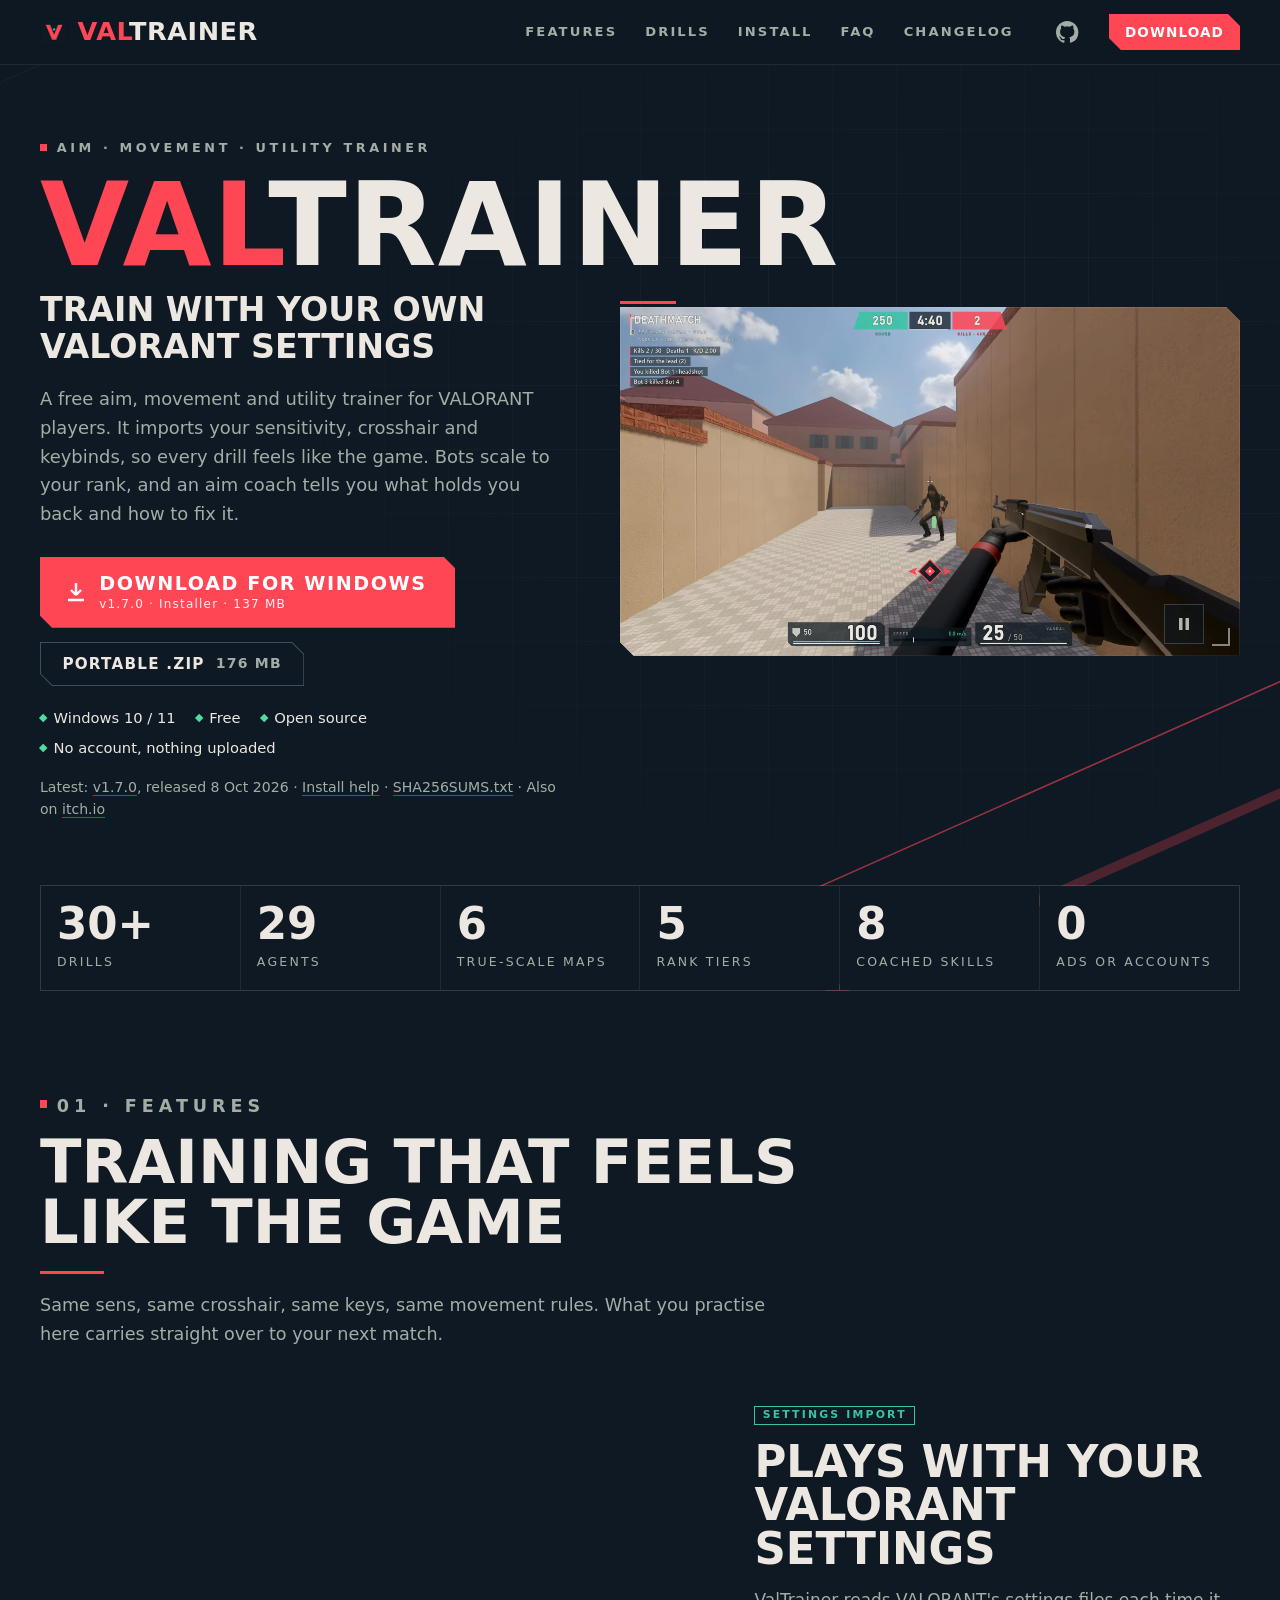
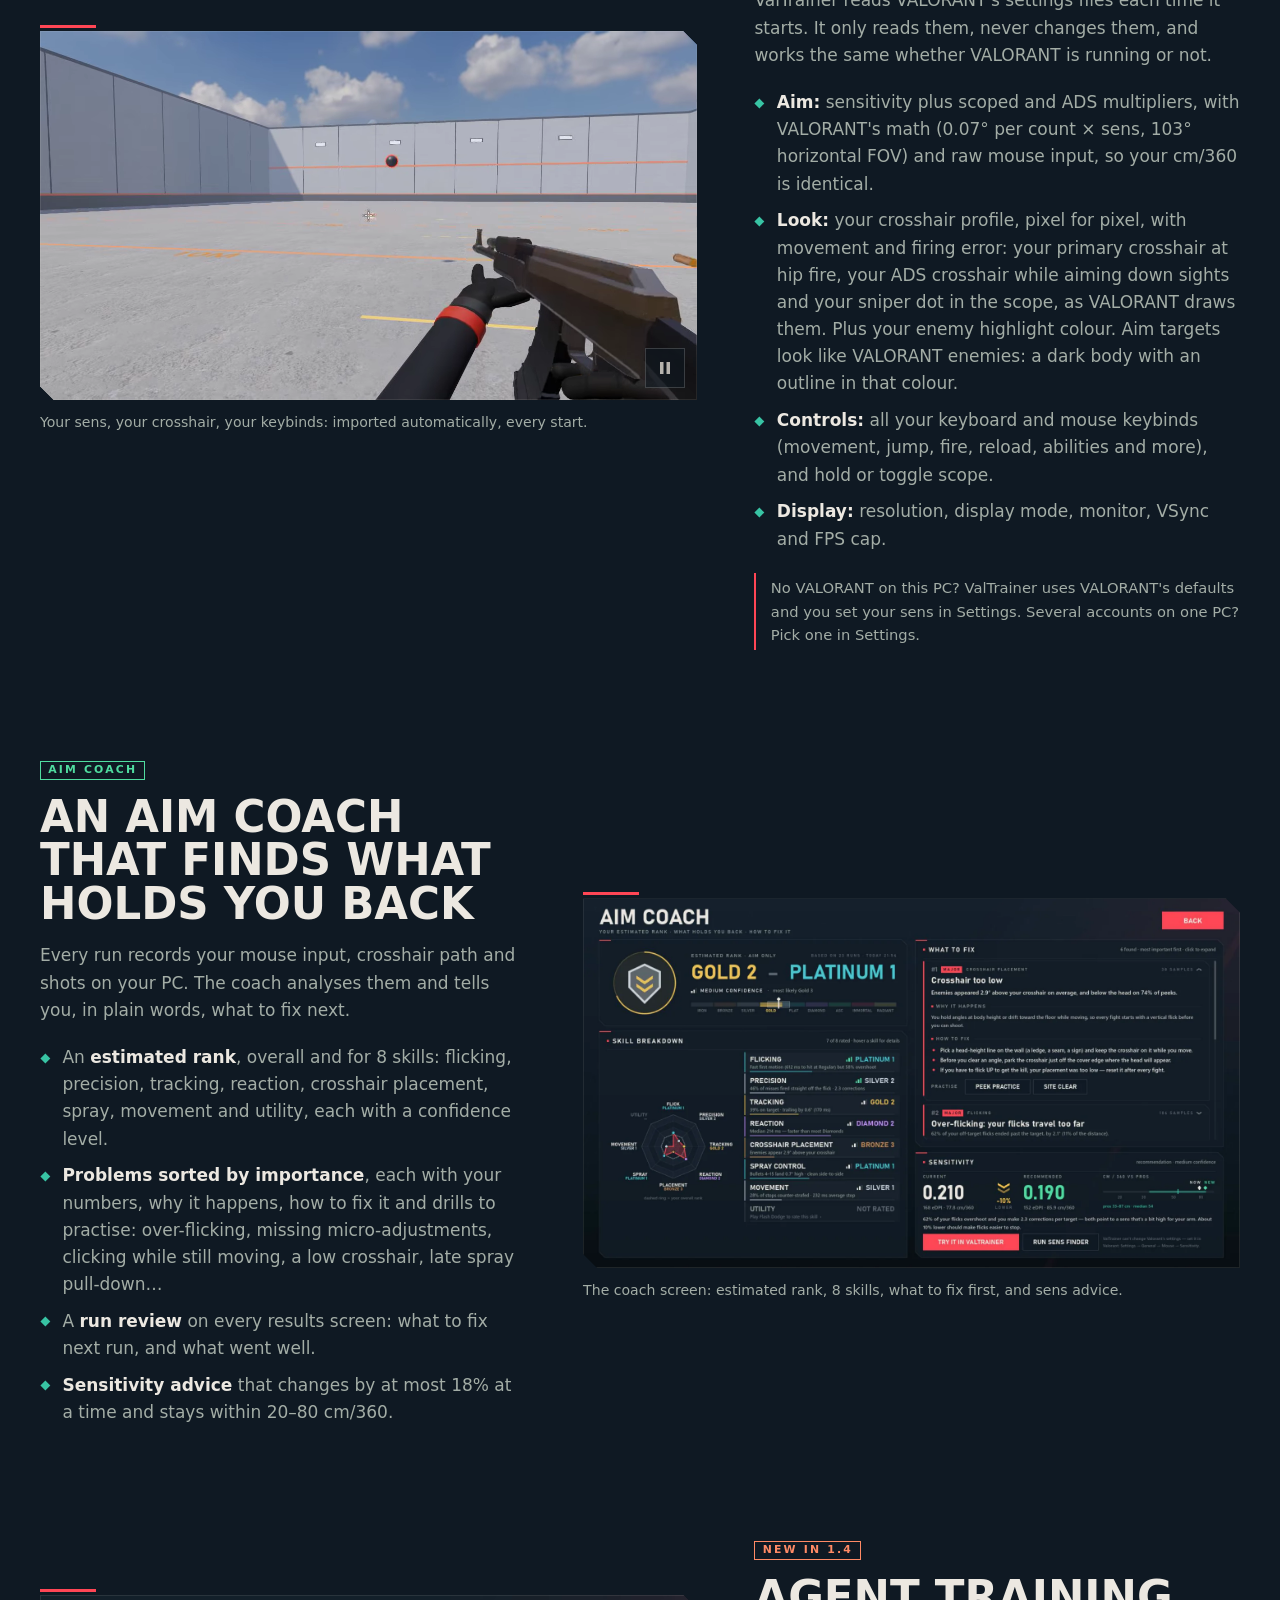
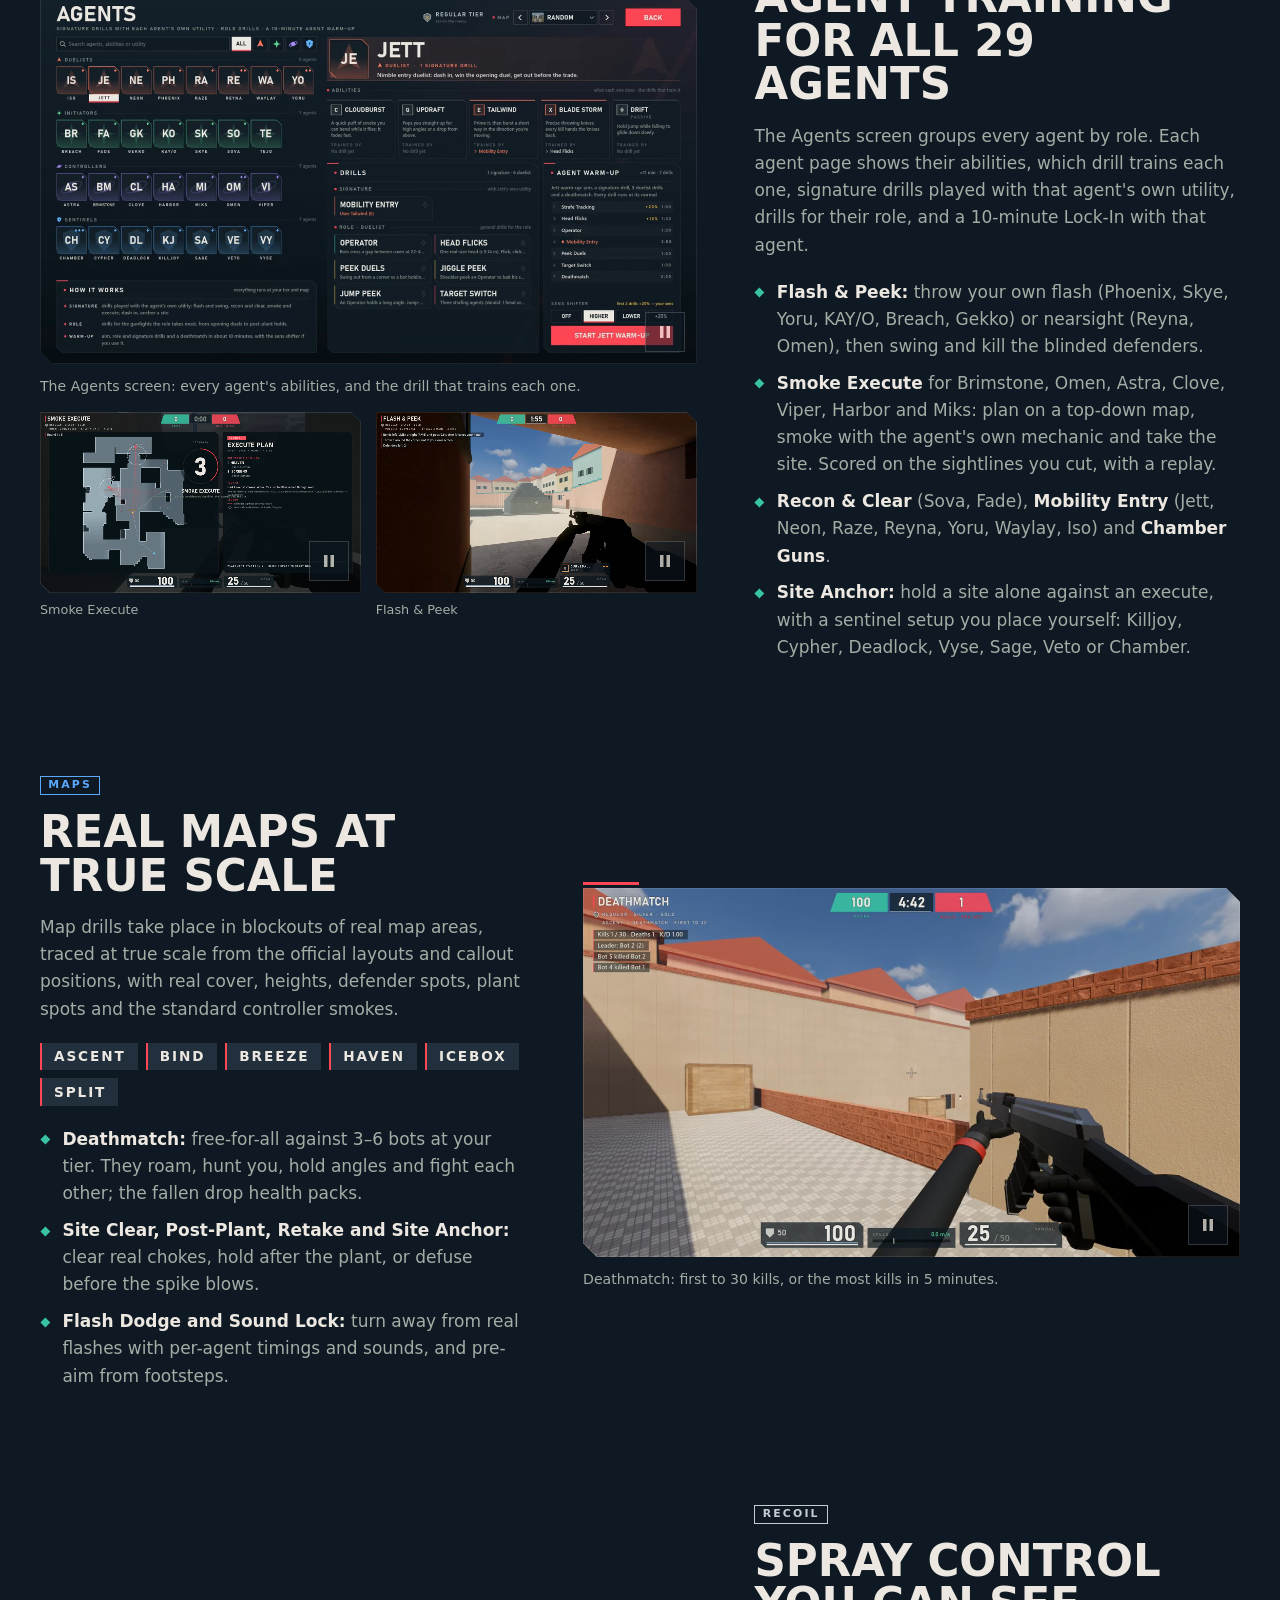
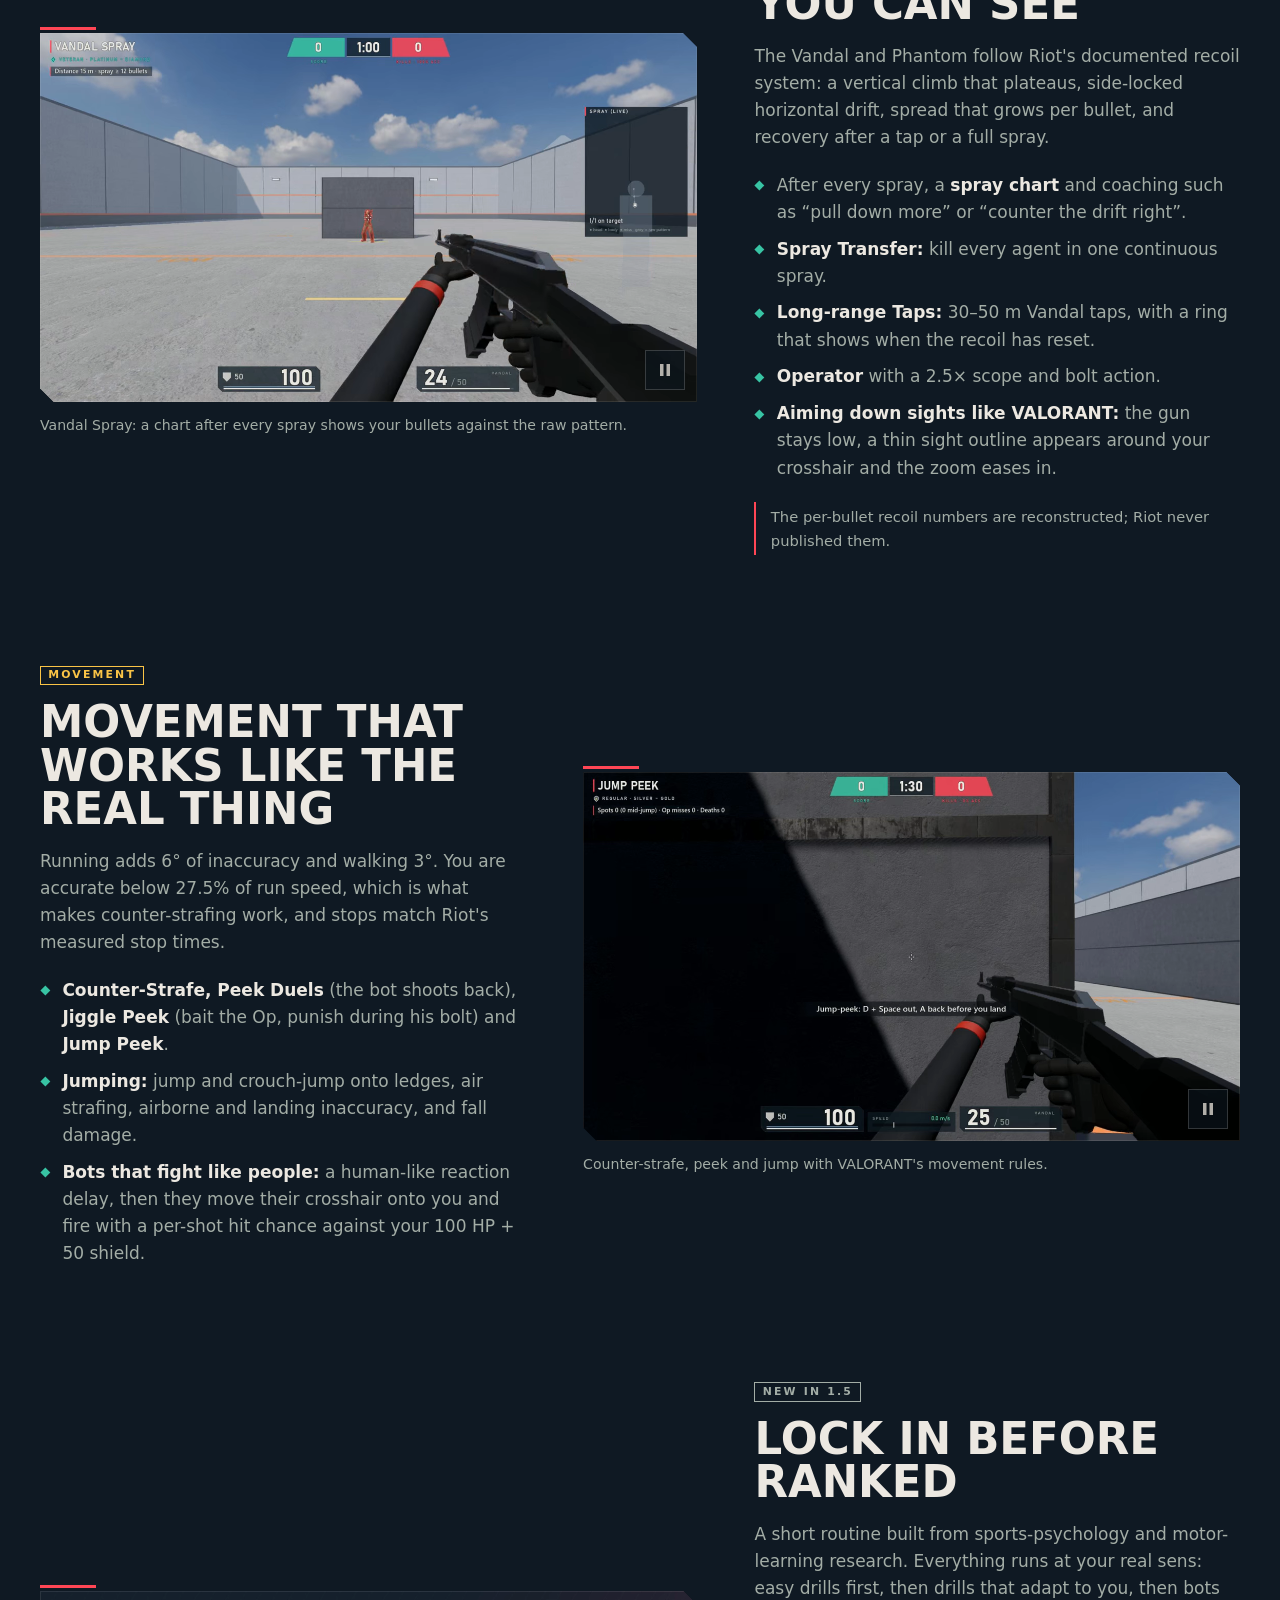
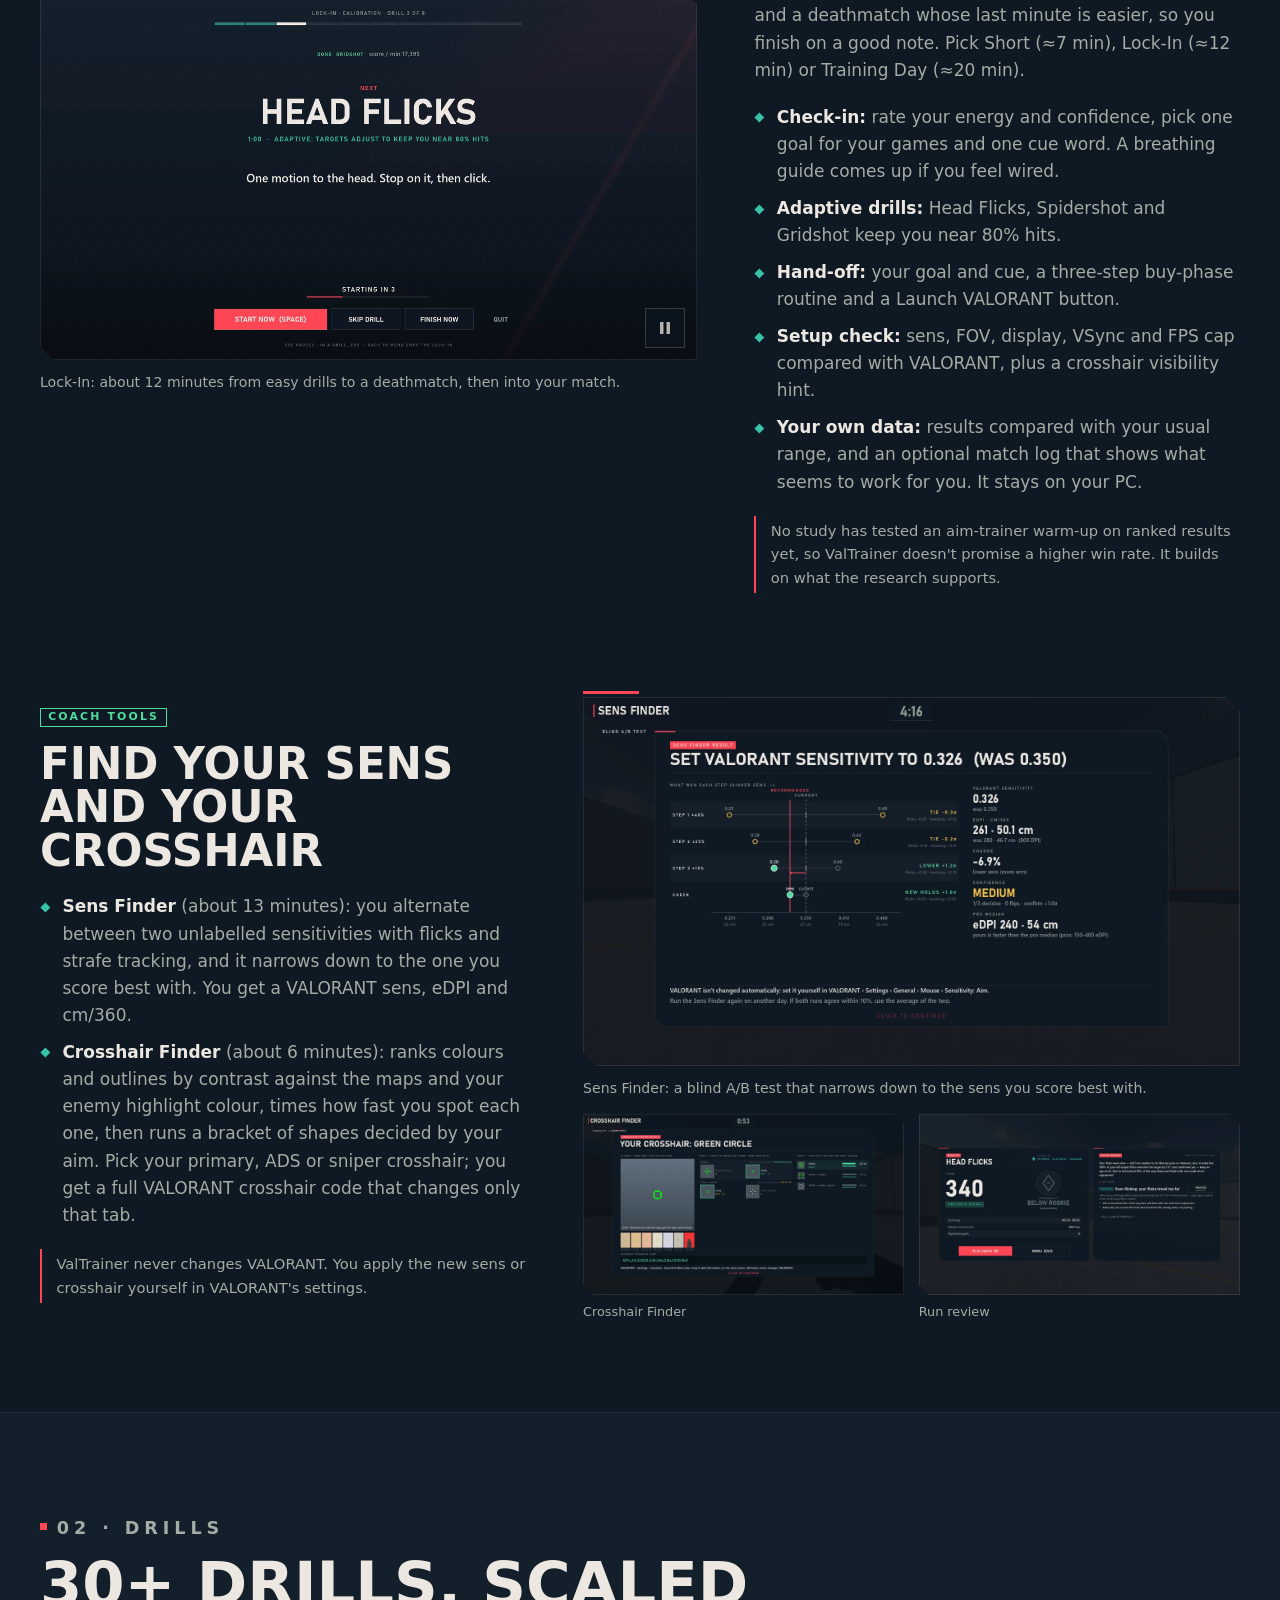
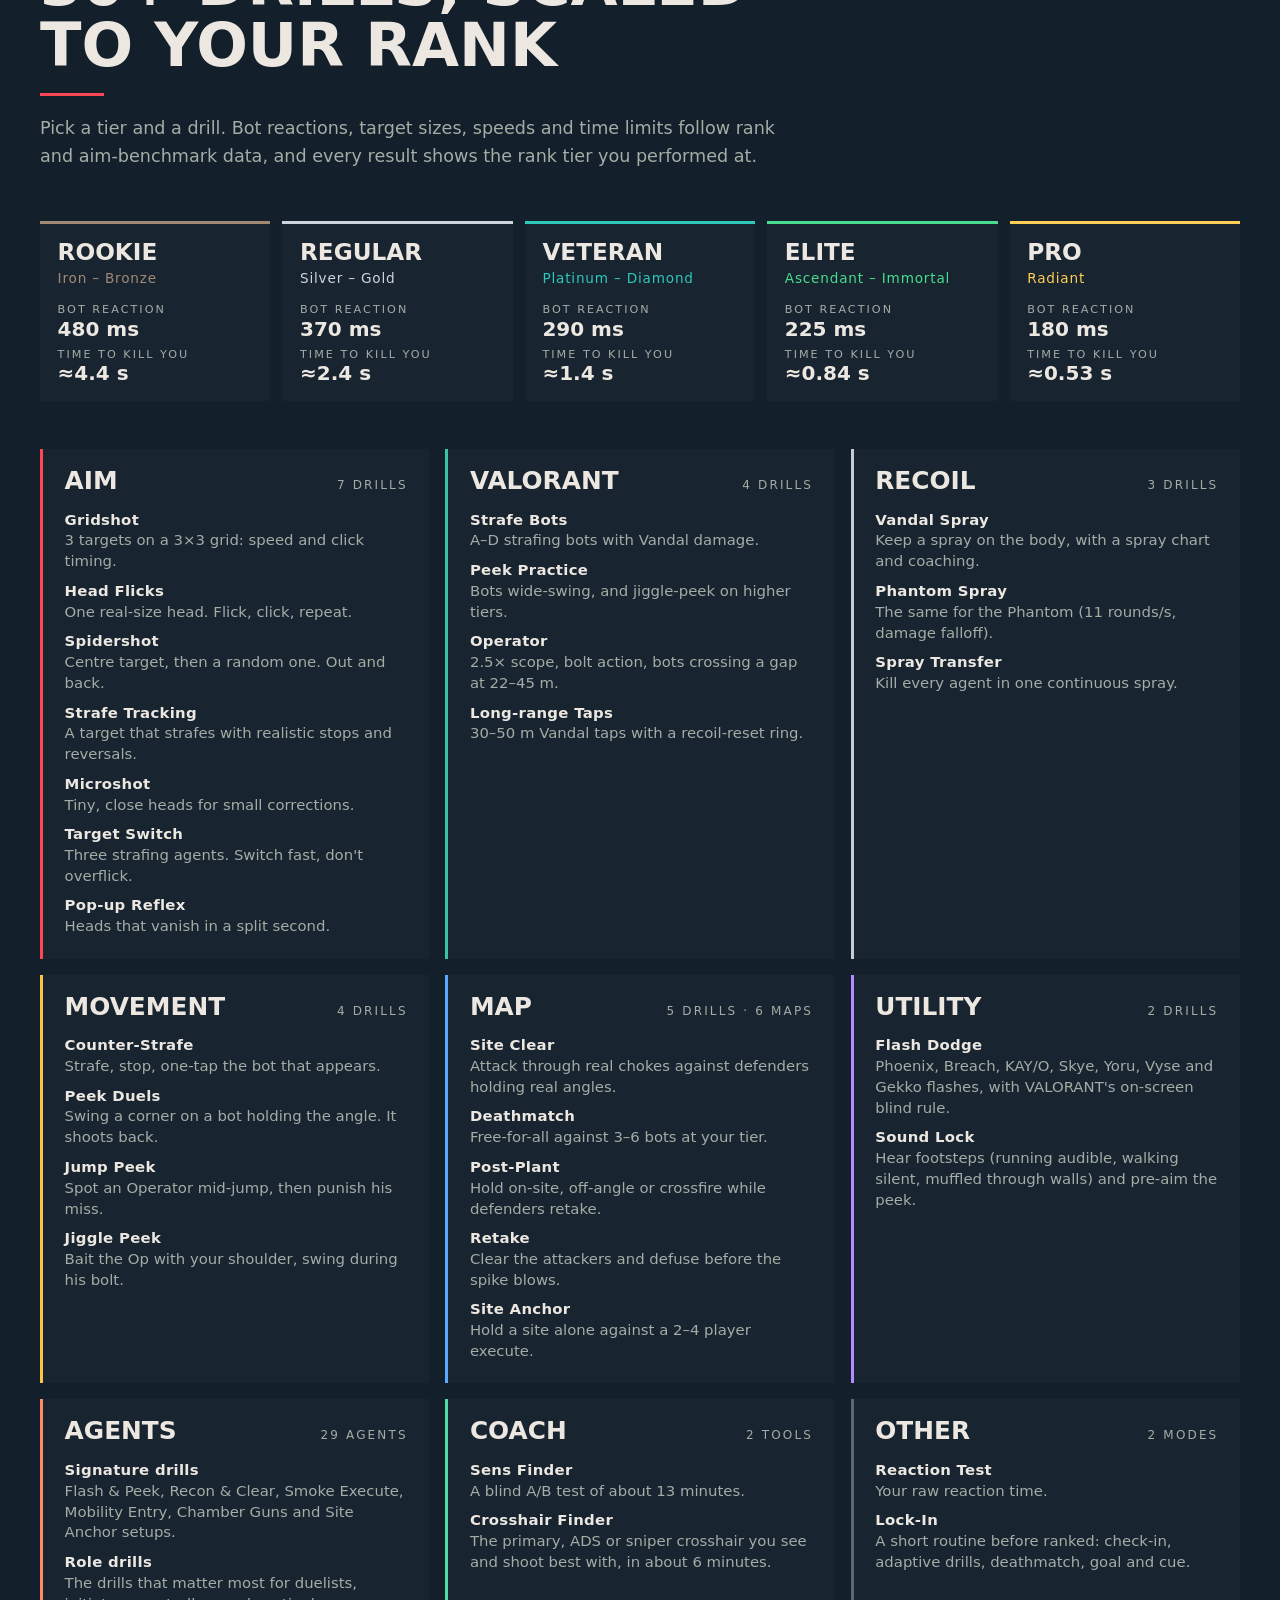
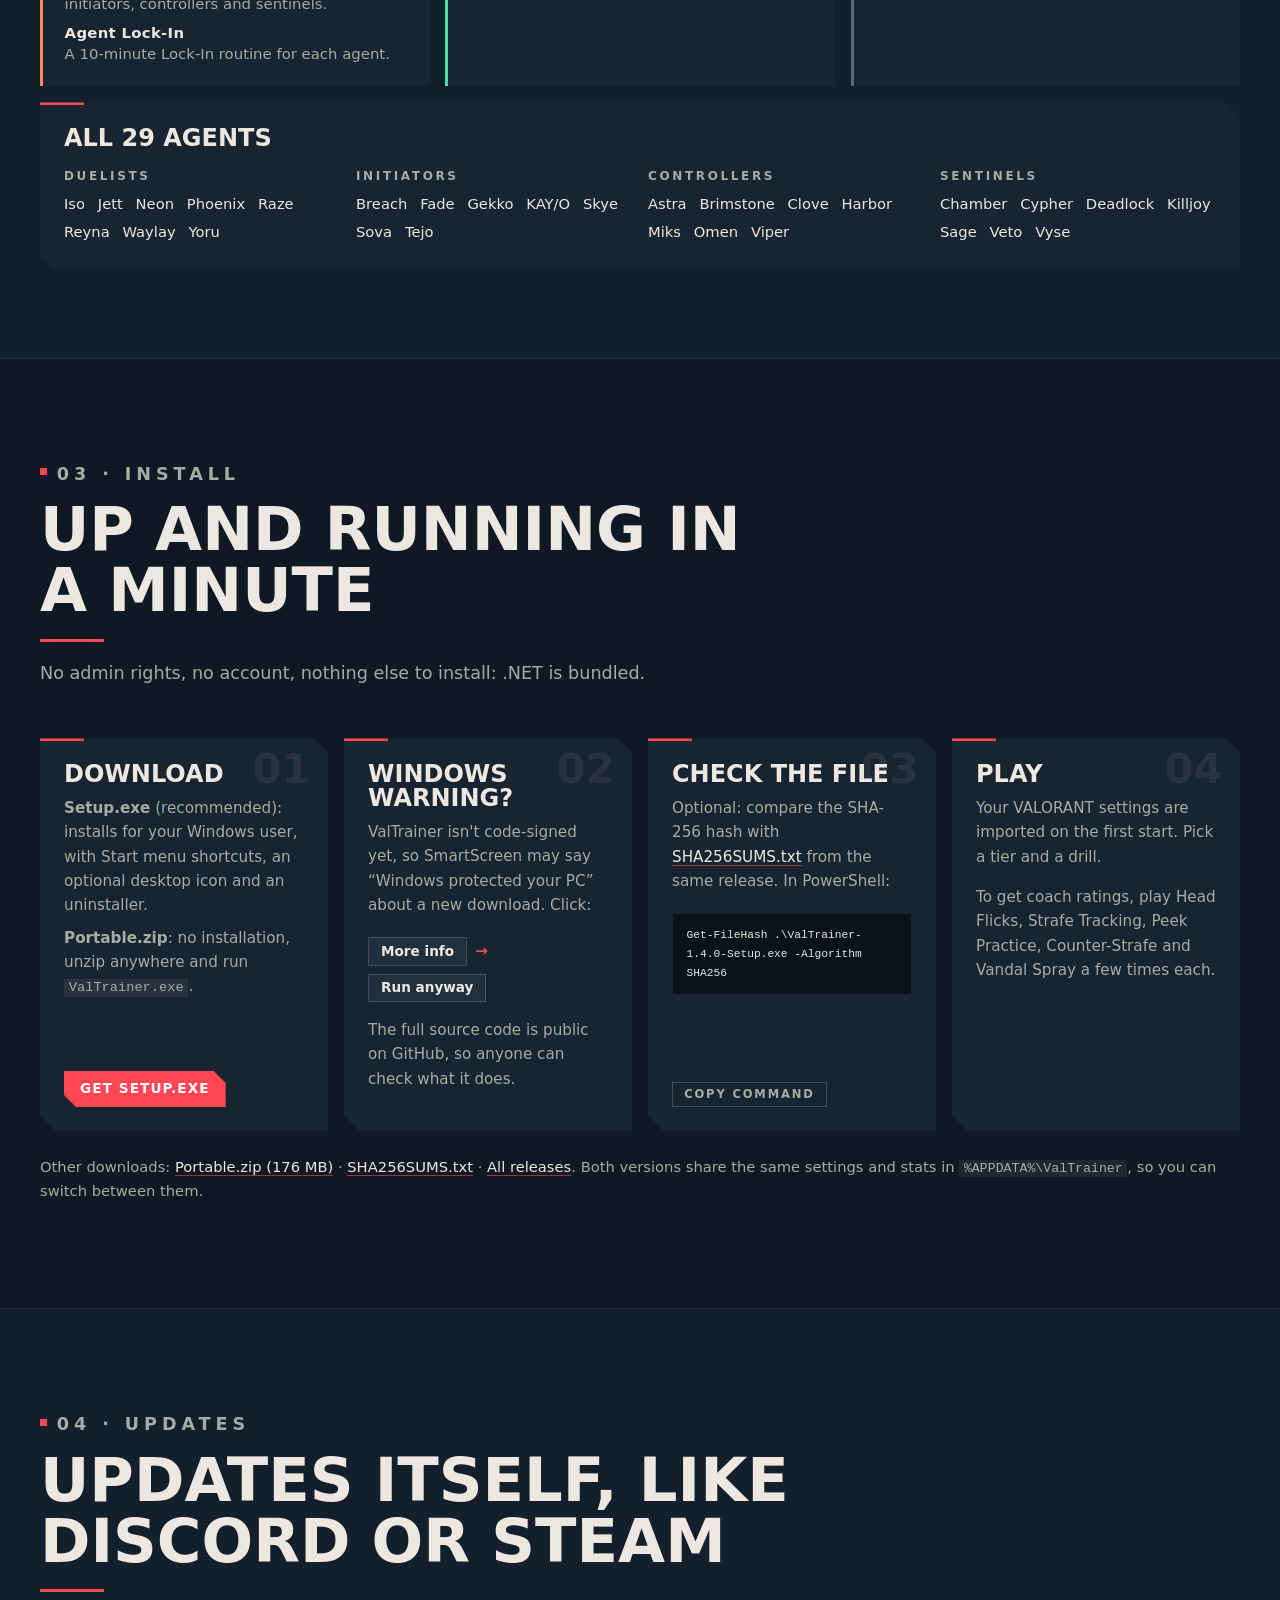
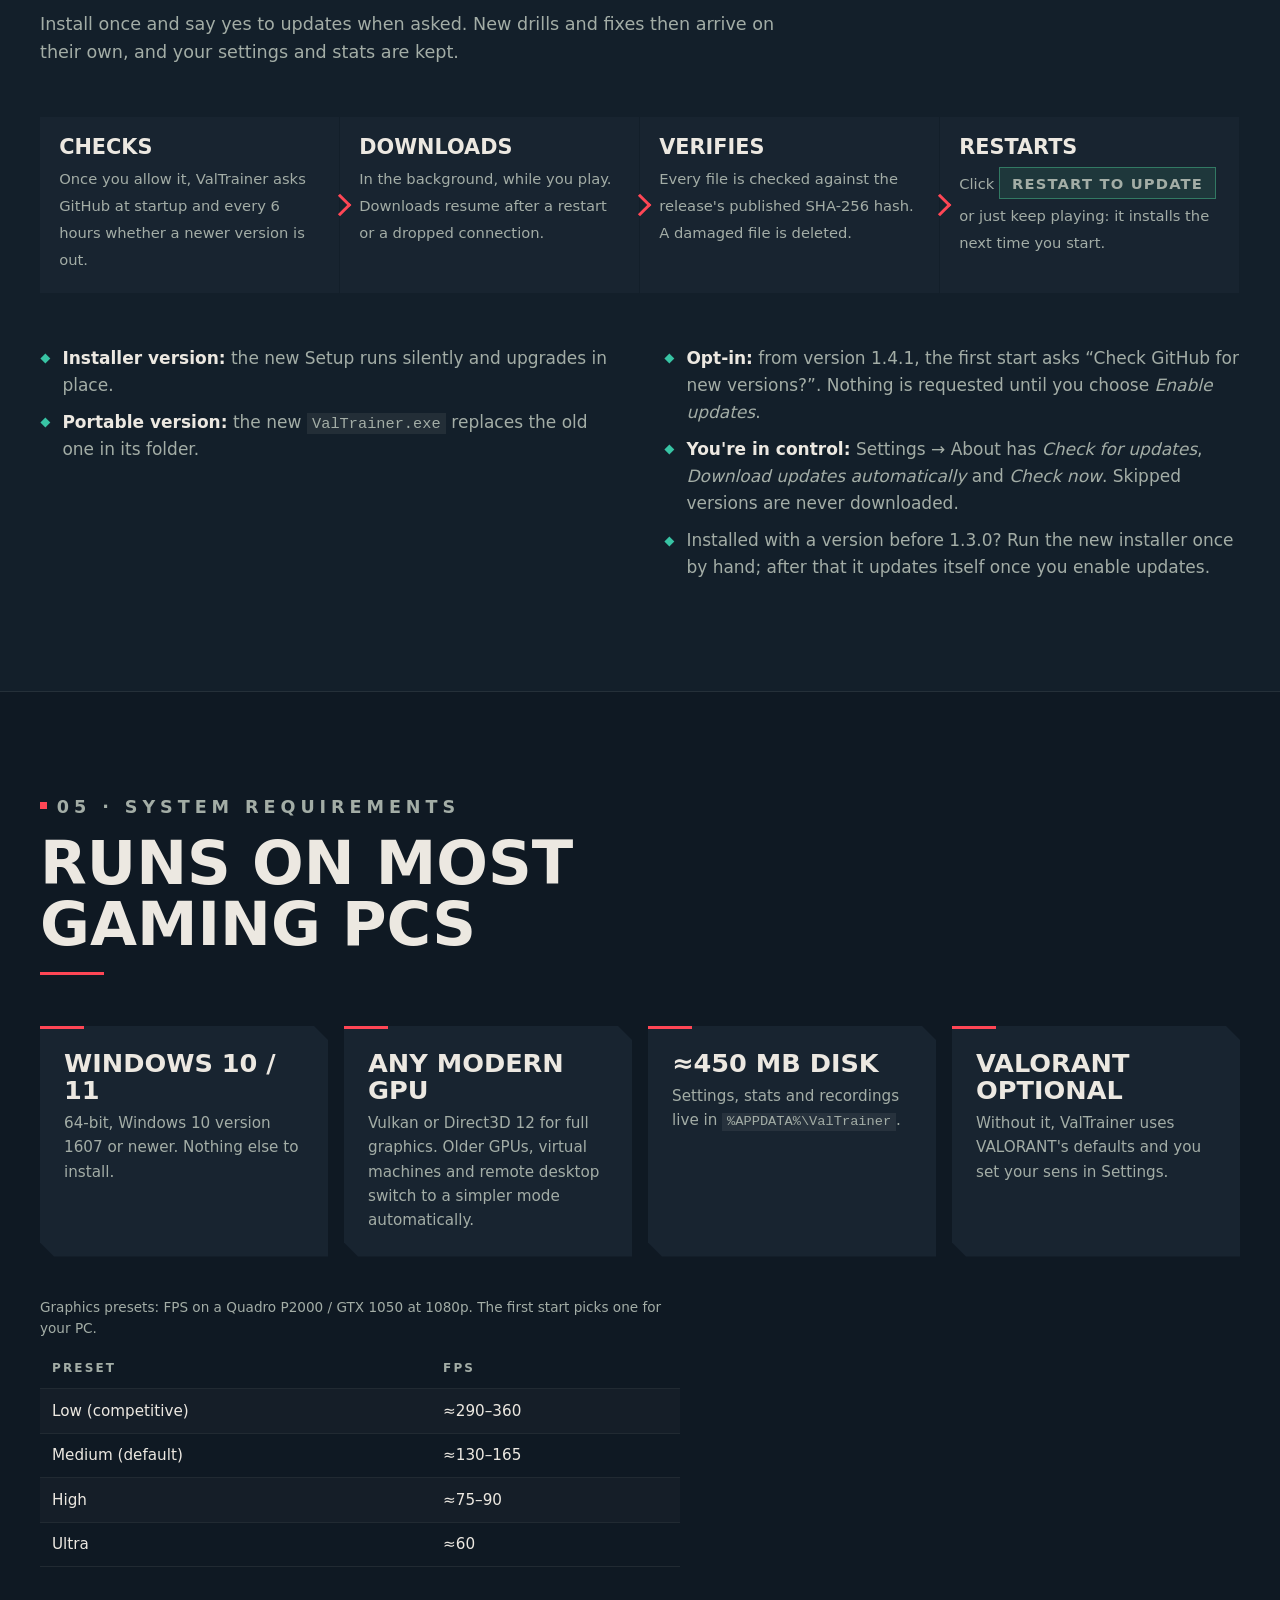
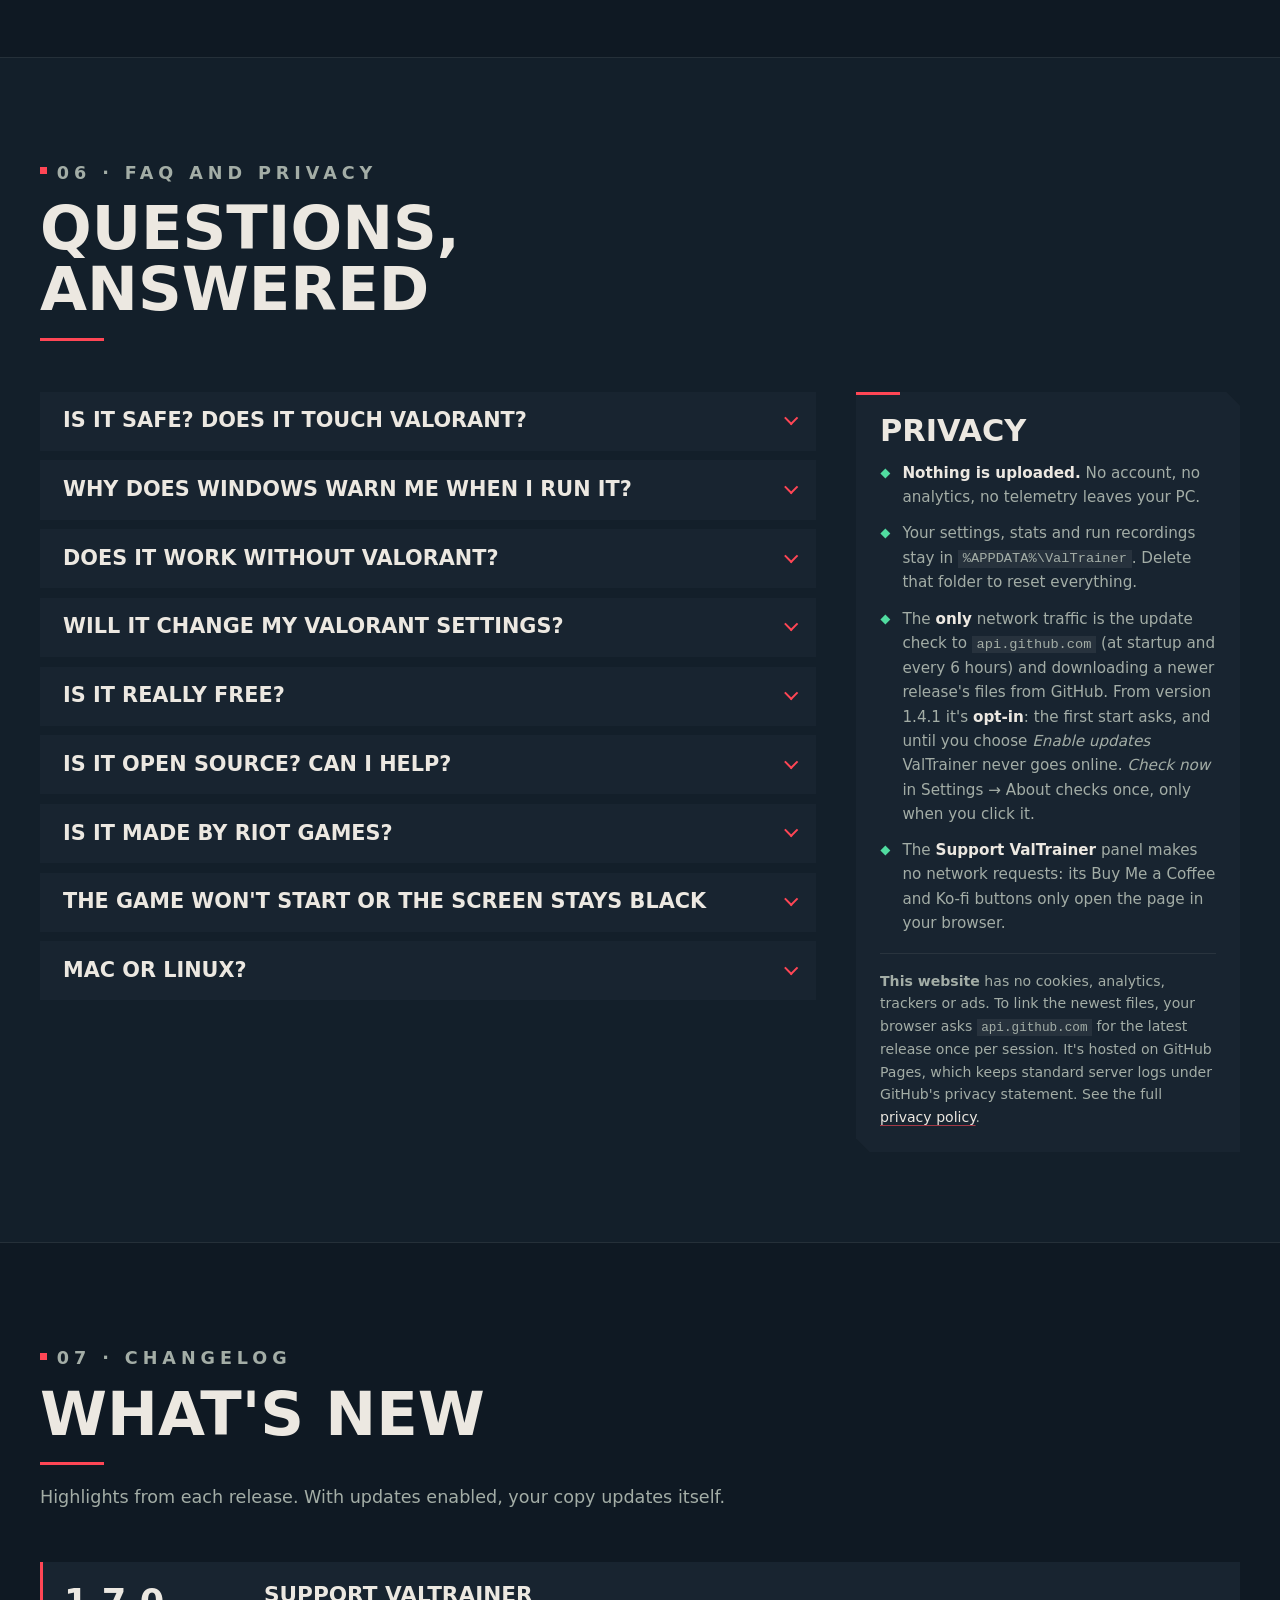
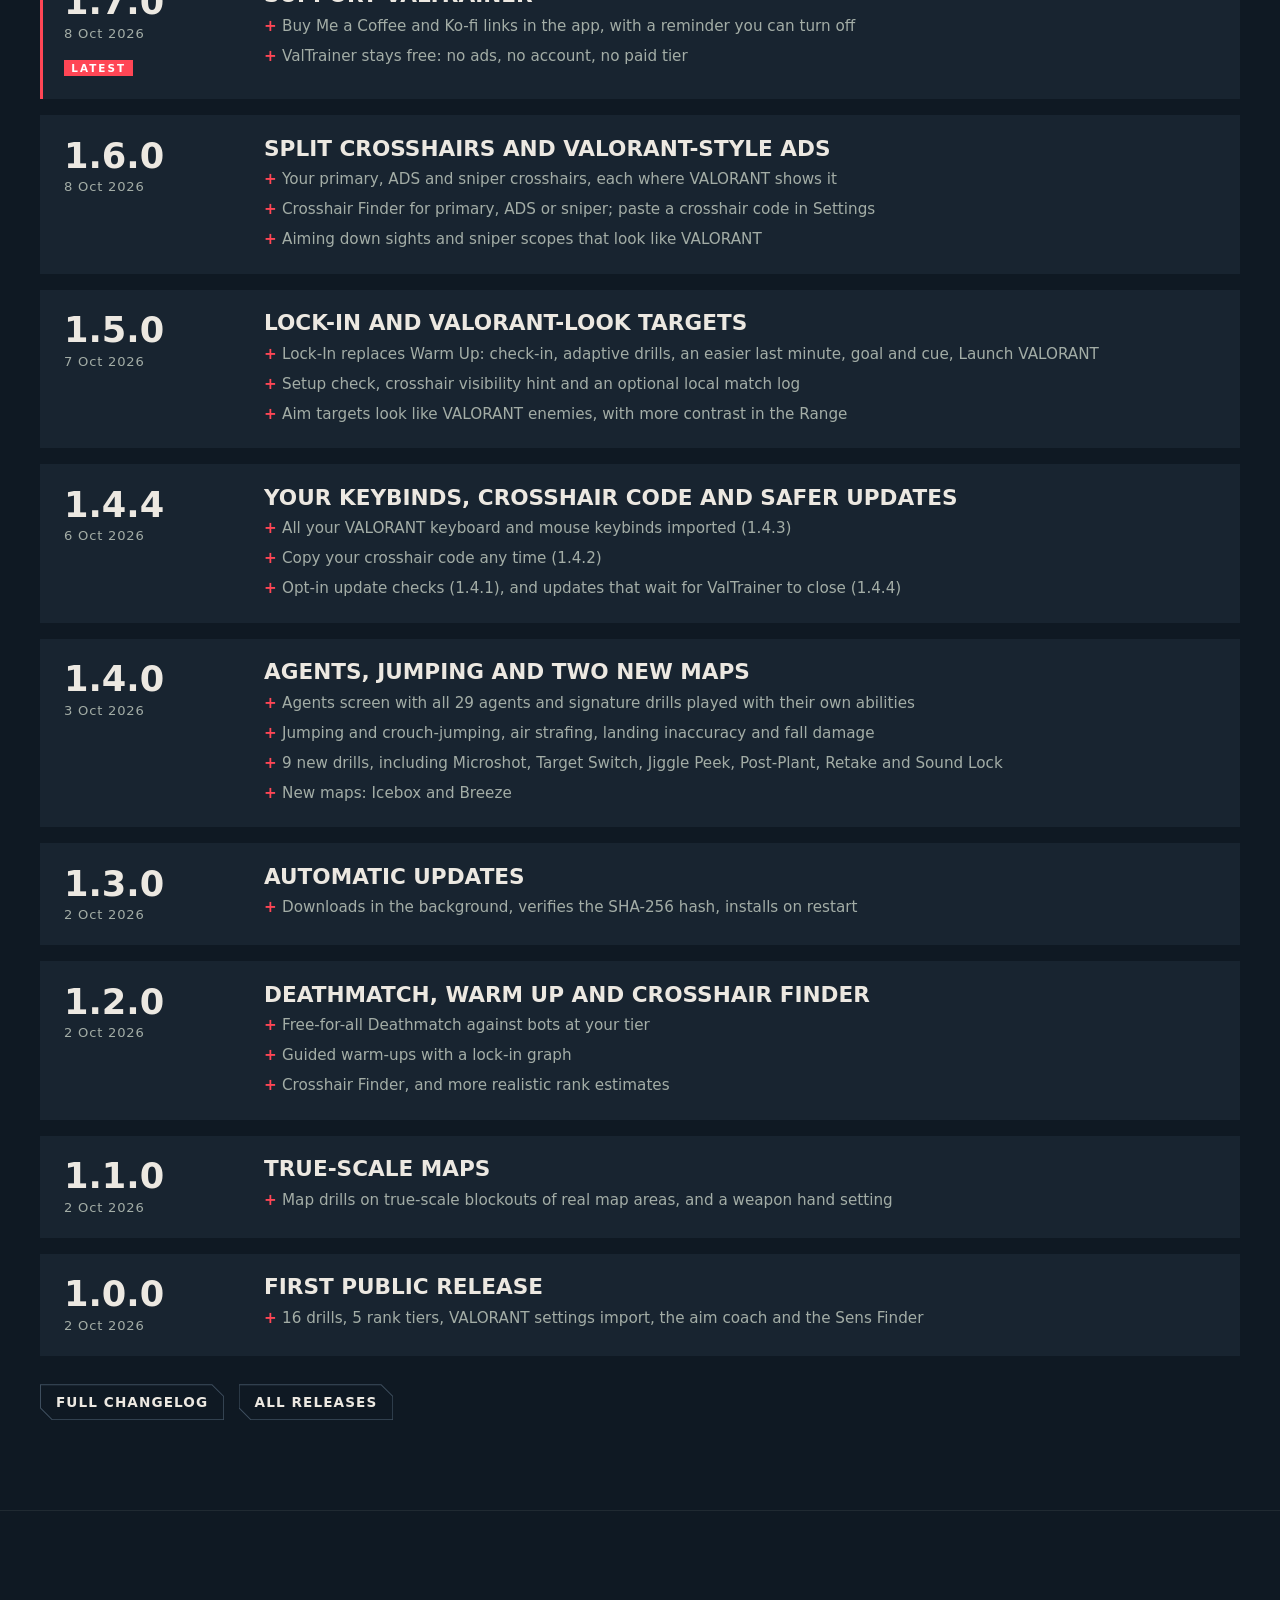
==== index.html @ e4961a93 "v1.7.0: support links (Buy Me a Coffee, Ko-fi) Support line under the final download buttons, footer" ====
<!doctype html>
<html lang="en">
<head>
<meta charset="utf-8">
<meta name="viewport" content="width=device-width, initial-scale=1">
<title>ValTrainer · Free VALORANT aim, movement and utility trainer for Windows</title>
<meta name="description" content="ValTrainer is a free, open-source aim, movement and utility trainer for VALORANT players. It imports your sensitivity, crosshair and keybinds, coaches your aim, and has 30+ drills, all 29 agents and 6 true-scale maps. Windows 10/11.">
<link rel="canonical" href="https://valtrainer.github.io/">
<meta name="theme-color" content="#0f1923">
<meta name="color-scheme" content="dark">
<meta name="referrer" content="strict-origin-when-cross-origin">

<meta property="og:type" content="website">
<meta property="og:site_name" content="ValTrainer">
<meta property="og:title" content="ValTrainer · Free VALORANT aim, movement and utility trainer">
<meta property="og:description" content="Plays with your own VALORANT settings. Aim coach, 30+ drills, all 29 agents, 6 true-scale maps, Deathmatch and a Lock-In routine for before ranked. Free and open source for Windows 10/11.">
<meta property="og:url" content="https://valtrainer.github.io/">
<meta property="og:image" content="https://valtrainer.github.io/media/og-image.jpg">
<meta property="og:image:width" content="1200">
<meta property="og:image:height" content="630">
<meta property="og:image:alt" content="ValTrainer, a free VALORANT-style aim trainer">
<meta name="twitter:card" content="summary_large_image">
<meta name="twitter:title" content="ValTrainer · Free VALORANT aim, movement and utility trainer">
<meta name="twitter:description" content="Plays with your own VALORANT settings. Aim coach, 30+ drills, all 29 agents, 6 true-scale maps. Free and open source for Windows.">
<meta name="twitter:image" content="https://valtrainer.github.io/media/og-image.jpg">

<link rel="icon" href="favicon.ico" sizes="48x48">
<link rel="icon" href="favicon.png" type="image/png" sizes="192x192">
<link rel="apple-touch-icon" href="apple-touch-icon.png">
<link rel="preload" as="image" href="media/hero.jpg" fetchpriority="high">
<link rel="stylesheet" href="css/style.css">
<script>
  /* Runs before any image loads: marks JS support and swaps a missing image for its fallback. */
  document.documentElement.className += " js";
  document.addEventListener("error", function (e) {
    var img = e.target;
    if (!img || img.tagName !== "IMG") return;
    var list = (img.getAttribute("data-fallback") || "").trim();
    if (!list) return;
    var parts = list.split(/\s+/), next = parts.shift();
    img.setAttribute("data-fallback", parts.join(" "));
    if (next === "hide") {
      var box = img.closest("figure");
      if (box) box.classList.add("is-hidden");
      return;
    }
    img.src = next;
  }, true);
</script>
<script src="js/main.js" defer></script>
<script type="application/ld+json">
{
  "@context": "https://schema.org",
  "@type": "SoftwareApplication",
  "name": "ValTrainer",
  "description": "A free, open-source aim, movement and utility trainer for VALORANT players that imports your VALORANT settings.",
  "applicationCategory": "GameApplication",
  "operatingSystem": "Windows 10, Windows 11",
  "url": "https://valtrainer.github.io/",
  "downloadUrl": "https://github.com/idoraz1/ValTrainer/releases/latest",
  "softwareVersion": "1.7.0",
  "license": "https://www.gnu.org/licenses/gpl-3.0.html",
  "isAccessibleForFree": true,
  "offers": { "@type": "Offer", "price": "0", "priceCurrency": "USD" },
  "codeRepository": "https://github.com/idoraz1/ValTrainer",
  "sameAs": ["https://github.com/idoraz1/ValTrainer", "https://idoraz1.itch.io/valtrainer"]
}
</script>
</head>
<body>
<a class="skip" href="#main">Skip to content</a>

<header class="site-header">
  <div class="wrap">
    <a class="brand" href="#top" aria-label="ValTrainer, back to top">
      <img src="favicon-32.png" alt="" width="32" height="32">
      <span><b>VAL</b>TRAINER</span>
    </a>
    <nav class="site-nav" aria-label="Main">
      <ul>
        <li><a href="#features">Features</a></li>
        <li><a href="#drills">Drills</a></li>
        <li><a href="#install">Install</a></li>
        <li><a href="#faq">FAQ</a></li>
        <li><a href="#changelog">Changelog</a></li>
      </ul>
    </nav>
    <a class="gh-link" href="https://github.com/idoraz1/ValTrainer" aria-label="ValTrainer on GitHub">
      <svg viewBox="0 0 16 16" fill="currentColor" aria-hidden="true"><path d="M8 0C3.58 0 0 3.58 0 8c0 3.54 2.29 6.53 5.47 7.59.4.07.55-.17.55-.38 0-.19-.01-.82-.01-1.49-2.01.37-2.53-.49-2.69-.94-.09-.23-.48-.94-.82-1.13-.28-.15-.68-.52-.01-.53.63-.01 1.08.58 1.23.82.72 1.21 1.87.87 2.33.66.07-.52.28-.87.51-1.07-1.78-.2-3.64-.89-3.64-3.95 0-.87.31-1.59.82-2.15-.08-.2-.36-1.02.08-2.12 0 0 .67-.21 2.2.82.64-.18 1.32-.27 2-.27.68 0 1.36.09 2 .27 1.53-1.04 2.2-.82 2.2-.82.44 1.1.16 1.92.08 2.12.51.56.82 1.27.82 2.15 0 3.07-1.87 3.75-3.65 3.95.29.25.54.73.54 1.48 0 1.07-.01 1.93-.01 2.2 0 .21.15.46.55.38A8.013 8.013 0 0 0 16 8c0-4.42-3.58-8-8-8z"/></svg>
    </a>
    <a class="btn btn-primary btn-sm" data-dl="setup" href="https://github.com/idoraz1/ValTrainer/releases/latest">Download</a>
  </div>
</header>

<main id="main">

<!-- ================= HERO ================= -->
<section class="hero" id="top" aria-labelledby="hero-title">
  <div class="hero-bg" aria-hidden="true">
    <span class="slash slash-1"></span><span class="slash slash-2"></span><span class="slash slash-3"></span>
  </div>
  <div class="wrap">
    <div class="hero-grid">
      <div class="hero-copy">
        <p class="kicker hero-eyebrow">Aim · Movement · Utility trainer</p>
        <h1 id="hero-title"><span class="red">Val</span>Trainer</h1>
        <p class="tagline">Train with your own VALORANT settings</p>
        <p class="lead">A free aim, movement and utility trainer for VALORANT players. It imports your sensitivity,
          crosshair and keybinds, so every drill feels like the game. Bots scale to your rank, and an aim coach tells
          you what holds you back and how to fix it.</p>
        <div class="cta-row">
          <a class="btn btn-primary btn-lg" data-dl="setup" href="https://github.com/idoraz1/ValTrainer/releases/latest">
            <svg viewBox="0 0 24 24" fill="none" stroke="currentColor" stroke-width="2.4" aria-hidden="true"><path d="M12 3v12m0 0-5-5m5 5 5-5M4 20h16"/></svg>
            <span class="btn-text">Download for Windows
              <small><span data-version-label>v1.7.0</span> · Installer · <span data-size="setup">137 MB</span></small></span>
          </a>
          <a class="btn btn-ghost" data-dl="portable" href="https://github.com/idoraz1/ValTrainer/releases/latest">
            Portable .zip <span class="sr-only">(</span><span class="dim small" data-size="portable">176 MB</span><span class="sr-only">)</span>
          </a>
        </div>
        <ul class="facts">
          <li>Windows 10 / 11</li>
          <li>Free</li>
          <li>Open source</li>
          <li>No account, nothing uploaded</li>
        </ul>
        <p class="release-line">Latest: <a data-release-link href="https://github.com/idoraz1/ValTrainer/releases/latest"><span data-version-label>v1.7.0</span></a>,
          released <time data-date datetime="2026-10-08">8 Oct 2026</time> ·
          <a href="#install">Install help</a> ·
          <a data-dl="sums" href="https://github.com/idoraz1/ValTrainer/releases/latest">SHA256SUMS.txt</a> ·
          Also on <a href="https://idoraz1.itch.io/valtrainer">itch.io</a></p>
      </div>

      <div class="hero-media">
        <figure class="shot shot-accent">
          <div class="frame" data-webm="media/hero.webm" data-mp4="media/hero.mp4">
            <img src="media/hero.jpg" data-fallback="img/menu.webp" width="1600" height="900" fetchpriority="high"
              alt="ValTrainer in action: flicks, sprays and site takes on true-scale maps, with the VALORANT-style crosshair imported from your settings.">
            <video muted playsinline loop preload="none" aria-hidden="true" tabindex="-1"></video>
            <span class="corner tl" aria-hidden="true"></span><span class="corner br" aria-hidden="true"></span>
          </div>
        </figure>
      </div>
    </div>

    <ul class="stats" aria-label="ValTrainer in numbers">
      <li><b>30+</b><span>Drills</span></li>
      <li><b>29</b><span>Agents</span></li>
      <li><b>6</b><span>True-scale maps</span></li>
      <li><b>5</b><span>Rank tiers</span></li>
      <li><b>8</b><span>Coached skills</span></li>
      <li><b>0</b><span>Ads or accounts</span></li>
    </ul>
  </div>
</section>

<!-- ================= FEATURES ================= -->
<section class="section" id="features" aria-labelledby="features-title">
  <div class="wrap">
    <header class="sec-head reveal">
      <p class="kicker">01 · Features</p>
      <h2 id="features-title">Training that feels like the game</h2>
      <p>Same sens, same crosshair, same keys, same movement rules. What you practise here carries straight over to your next match.</p>
    </header>

    <div class="features">

      <article class="feature reveal">
        <div class="feature-media">
          <figure class="shot shot-accent">
            <div class="frame" data-webm="media/clip-flicks.webm" data-mp4="media/clip-flicks.mp4">
              <img src="media/clip-flicks.jpg" data-fallback="img/menu.webp" width="1600" height="900" loading="lazy" decoding="async"
                alt="Head flicks with the player's own imported VALORANT crosshair and sensitivity.">
              <video muted playsinline loop preload="none" aria-hidden="true" tabindex="-1"></video>
            </div>
            <figcaption>Your sens, your crosshair, your keybinds: imported automatically, every start.</figcaption>
          </figure>
        </div>
        <div class="feature-text">
          <span class="tag tag-valorant">Settings import</span>
          <h3>Plays with your VALORANT settings</h3>
          <p>ValTrainer reads VALORANT's settings files each time it starts. It only reads them, never changes them, and
            works the same whether VALORANT is running or not.</p>
          <ul class="ticks">
            <li><b>Aim:</b> sensitivity plus scoped and ADS multipliers, with VALORANT's math (0.07° per count × sens,
              103° horizontal FOV) and raw mouse input, so your cm/360 is identical.</li>
            <li><b>Look:</b> your crosshair profile, pixel for pixel, with movement and firing error: your primary crosshair at hip fire, your ADS crosshair while aiming down sights and your sniper dot in the scope, as VALORANT draws them. Plus your enemy highlight colour. Aim targets look like VALORANT enemies: a dark body with an outline in that colour.</li>
            <li><b>Controls:</b> all your keyboard and mouse keybinds (movement, jump, fire, reload, abilities and more), and hold or toggle scope.</li>
            <li><b>Display:</b> resolution, display mode, monitor, VSync and FPS cap.</li>
          </ul>
          <p class="note">No VALORANT on this PC? ValTrainer uses VALORANT's defaults and you set your sens in Settings.
            Several accounts on one PC? Pick one in Settings.</p>
        </div>
      </article>

      <article class="feature reveal">
        <div class="feature-media">
          <figure class="shot shot-accent">
            <div class="frame">
              <img src="media/shot-coach.webp" data-fallback="media/shot-coach.jpg img/coach.webp" width="1600" height="900" loading="lazy" decoding="async"
                alt="The aim coach screen: an estimated rank, eight skill ratings, problems to fix first and sensitivity advice.">
            </div>
            <figcaption>The coach screen: estimated rank, 8 skills, what to fix first, and sens advice.</figcaption>
          </figure>
        </div>
        <div class="feature-text">
          <span class="tag tag-coach">Aim coach</span>
          <h3>An aim coach that finds what holds you back</h3>
          <p>Every run records your mouse input, crosshair path and shots on your PC. The coach analyses them and tells
            you, in plain words, what to fix next.</p>
          <ul class="ticks">
            <li>An <b>estimated rank</b>, overall and for 8 skills: flicking, precision, tracking, reaction, crosshair
              placement, spray, movement and utility, each with a confidence level.</li>
            <li><b>Problems sorted by importance</b>, each with your numbers, why it happens, how to fix it and drills
              to practise: over-flicking, missing micro-adjustments, clicking while still moving, a low crosshair, late spray pull-down…</li>
            <li>A <b>run review</b> on every results screen: what to fix next run, and what went well.</li>
            <li><b>Sensitivity advice</b> that changes by at most 18% at a time and stays within 20–80 cm/360.</li>
          </ul>
        </div>
      </article>

      <article class="feature reveal">
        <div class="feature-media">
          <figure class="shot shot-accent">
            <div class="frame" data-webm="media/clip-agents.webm" data-mp4="media/clip-agents.mp4">
              <img src="media/clip-agents.jpg" data-fallback="media/shot-agents.webp img/results-review.webp" width="1600" height="900" loading="lazy" decoding="async"
                alt="The Agents screen with all 29 agents grouped by role, and an agent drill played with that agent's own abilities.">
              <video muted playsinline loop preload="none" aria-hidden="true" tabindex="-1"></video>
            </div>
            <figcaption>The Agents screen: every agent's abilities, and the drill that trains each one.</figcaption>
          </figure>
          <div class="mini-shots">
            <figure class="shot">
              <div class="frame" data-webm="media/clip-smokes.webm" data-mp4="media/clip-smokes.mp4">
                <img src="media/clip-smokes.jpg" data-fallback="hide" width="1600" height="900" loading="lazy" decoding="async"
                  alt="Smoke Execute: placing controller smokes on a site, then taking it.">
                <video muted playsinline loop preload="none" aria-hidden="true" tabindex="-1"></video>
              </div>
              <figcaption>Smoke Execute</figcaption>
            </figure>
            <figure class="shot">
              <div class="frame" data-webm="media/clip-flash.webm" data-mp4="media/clip-flash.mp4">
                <img src="media/clip-flash.jpg" data-fallback="hide" width="1600" height="900" loading="lazy" decoding="async"
                  alt="Flash &amp; Peek: throwing a flash, then swinging onto blinded defenders.">
                <video muted playsinline loop preload="none" aria-hidden="true" tabindex="-1"></video>
              </div>
              <figcaption>Flash &amp; Peek</figcaption>
            </figure>
          </div>
        </div>
        <div class="feature-text">
          <span class="tag tag-agents">New in 1.4</span>
          <h3>Agent training for all 29 agents</h3>
          <p>The Agents screen groups every agent by role. Each agent page shows their abilities, which drill trains each
            one, signature drills played with that agent's own utility, drills for their role, and a 10-minute Lock-In with that agent.</p>
          <ul class="ticks">
            <li><b>Flash &amp; Peek:</b> throw your own flash (Phoenix, Skye, Yoru, KAY/O, Breach, Gekko) or nearsight
              (Reyna, Omen), then swing and kill the blinded defenders.</li>
            <li><b>Smoke Execute</b> for Brimstone, Omen, Astra, Clove, Viper, Harbor and Miks: plan on a top-down map,
              smoke with the agent's own mechanic and take the site. Scored on the sightlines you cut, with a replay.</li>
            <li><b>Recon &amp; Clear</b> (Sova, Fade), <b>Mobility Entry</b> (Jett, Neon, Raze, Reyna, Yoru, Waylay, Iso) and <b>Chamber Guns</b>.</li>
            <li><b>Site Anchor:</b> hold a site alone against an execute, with a sentinel setup you place yourself:
              Killjoy, Cypher, Deadlock, Vyse, Sage, Veto or Chamber.</li>
          </ul>
        </div>
      </article>

      <article class="feature reveal">
        <div class="feature-media">
          <figure class="shot shot-accent">
            <div class="frame" data-webm="media/clip-deathmatch.webm" data-mp4="media/clip-deathmatch.mp4">
              <img src="media/clip-deathmatch.jpg" data-fallback="media/shot-maps.webp img/drill-spray.webp" width="1600" height="900" loading="lazy" decoding="async"
                alt="Deathmatch on a true-scale map against bots that roam, hunt and hold angles.">
              <video muted playsinline loop preload="none" aria-hidden="true" tabindex="-1"></video>
            </div>
            <figcaption>Deathmatch: first to 30 kills, or the most kills in 5 minutes.</figcaption>
          </figure>
        </div>
        <div class="feature-text">
          <span class="tag tag-map">Maps</span>
          <h3>Real maps at true scale</h3>
          <p>Map drills take place in blockouts of real map areas, traced at true scale from the official layouts and
            callout positions, with real cover, heights, defender spots, plant spots and the standard controller smokes.</p>
          <ul class="chips" aria-label="Maps">
            <li>Ascent</li><li>Bind</li><li>Breeze</li><li>Haven</li><li>Icebox</li><li>Split</li>
          </ul>
          <ul class="ticks">
            <li><b>Deathmatch:</b> free-for-all against 3–6 bots at your tier. They roam, hunt you, hold angles and fight
              each other; the fallen drop health packs.</li>
            <li><b>Site Clear, Post-Plant, Retake and Site Anchor:</b> clear real chokes, hold after the plant, or defuse before the spike blows.</li>
            <li><b>Flash Dodge and Sound Lock:</b> turn away from real flashes with per-agent timings and sounds, and pre-aim from footsteps.</li>
          </ul>
        </div>
      </article>

      <article class="feature reveal">
        <div class="feature-media">
          <figure class="shot shot-accent">
            <div class="frame" data-webm="media/clip-spray.webm" data-mp4="media/clip-spray.mp4">
              <img src="media/clip-spray.jpg" data-fallback="img/drill-spray.webp" width="1600" height="900" loading="lazy" decoding="async"
                alt="Vandal Spray drill: a spray chart shows the bullets against the target and the raw recoil pattern.">
              <video muted playsinline loop preload="none" aria-hidden="true" tabindex="-1"></video>
            </div>
            <figcaption>Vandal Spray: a chart after every spray shows your bullets against the raw pattern.</figcaption>
          </figure>
        </div>
        <div class="feature-text">
          <span class="tag tag-recoil">Recoil</span>
          <h3>Spray control you can see</h3>
          <p>The Vandal and Phantom follow Riot's documented recoil system: a vertical climb that plateaus, side-locked
            horizontal drift, spread that grows per bullet, and recovery after a tap or a full spray.</p>
          <ul class="ticks">
            <li>After every spray, a <b>spray chart</b> and coaching such as “pull down more” or “counter the drift right”.</li>
            <li><b>Spray Transfer:</b> kill every agent in one continuous spray.</li>
            <li><b>Long-range Taps:</b> 30–50 m Vandal taps, with a ring that shows when the recoil has reset.</li>
            <li><b>Operator</b> with a 2.5× scope and bolt action.</li>
            <li><b>Aiming down sights like VALORANT:</b> the gun stays low, a thin sight outline appears around your crosshair and the zoom eases in.</li>
          </ul>
          <p class="note">The per-bullet recoil numbers are reconstructed; Riot never published them.</p>
        </div>
      </article>

      <article class="feature reveal">
        <div class="feature-media">
          <figure class="shot shot-accent">
            <div class="frame" data-webm="media/clip-movement.webm" data-mp4="media/clip-movement.mp4">
              <img src="media/clip-movement.jpg" data-fallback="img/results-review.webp" width="1600" height="900" loading="lazy" decoding="async"
                alt="Movement drills: counter-strafing, jiggle peeks and jumps onto ledges.">
              <video muted playsinline loop preload="none" aria-hidden="true" tabindex="-1"></video>
            </div>
            <figcaption>Counter-strafe, peek and jump with VALORANT's movement rules.</figcaption>
          </figure>
        </div>
        <div class="feature-text">
          <span class="tag tag-movement">Movement</span>
          <h3>Movement that works like the real thing</h3>
          <p>Running adds 6° of inaccuracy and walking 3°. You are accurate below 27.5% of run speed, which is what makes
            counter-strafing work, and stops match Riot's measured stop times.</p>
          <ul class="ticks">
            <li><b>Counter-Strafe, Peek Duels</b> (the bot shoots back), <b>Jiggle Peek</b> (bait the Op, punish during
              his bolt) and <b>Jump Peek</b>.</li>
            <li><b>Jumping:</b> jump and crouch-jump onto ledges, air strafing, airborne and landing inaccuracy, and fall damage.</li>
            <li><b>Bots that fight like people:</b> a human-like reaction delay, then they move their crosshair onto you
              and fire with a per-shot hit chance against your 100 HP + 50 shield.</li>
          </ul>
        </div>
      </article>

      <article class="feature reveal">
        <div class="feature-media">
          <figure class="shot shot-accent">
            <div class="frame" data-webm="media/clip-lockin.webm" data-mp4="media/clip-lockin.mp4">
              <img src="media/clip-lockin.jpg" data-fallback="img/menu.webp" width="1600" height="900" loading="lazy" decoding="async"
                alt="Lock-In: a card announcing the next drill, then the drill with VALORANT-style targets.">
              <video muted playsinline loop preload="none" aria-hidden="true" tabindex="-1"></video>
            </div>
            <figcaption>Lock-In: about 12 minutes from easy drills to a deathmatch, then into your match.</figcaption>
          </figure>
        </div>
        <div class="feature-text">
          <span class="tag tag-other">New in 1.5</span>
          <h3>Lock in before ranked</h3>
          <p>A short routine built from sports-psychology and motor-learning research. Everything runs at your real sens:
            easy drills first, then drills that adapt to you, then bots and a deathmatch whose last minute is easier, so
            you finish on a good note. Pick Short (≈7 min), Lock-In (≈12 min) or Training Day (≈20 min).</p>
          <ul class="ticks">
            <li><b>Check-in:</b> rate your energy and confidence, pick one goal for your games and one cue word. A
              breathing guide comes up if you feel wired.</li>
            <li><b>Adaptive drills:</b> Head Flicks, Spidershot and Gridshot keep you near 80% hits.</li>
            <li><b>Hand-off:</b> your goal and cue, a three-step buy-phase routine and a Launch VALORANT button.</li>
            <li><b>Setup check:</b> sens, FOV, display, VSync and FPS cap compared with VALORANT, plus a crosshair
              visibility hint.</li>
            <li><b>Your own data:</b> results compared with your usual range, and an optional match log that shows what
              seems to work for you. It stays on your PC.</li>
          </ul>
          <p class="note">No study has tested an aim-trainer warm-up on ranked results yet, so ValTrainer doesn't promise
            a higher win rate. It builds on what the research supports.</p>
        </div>
      </article>

      <article class="feature reveal">
        <div class="feature-media">
          <figure class="shot shot-accent">
            <div class="frame">
              <img src="media/shot-sensfinder.webp" data-fallback="media/shot-sensfinder.jpg img/coach.webp" width="1600" height="900" loading="lazy" decoding="async"
                alt="Sens Finder result: a recommended VALORANT sensitivity, eDPI and cm/360.">
            </div>
            <figcaption>Sens Finder: a blind A/B test that narrows down to the sens you score best with.</figcaption>
          </figure>
          <div class="mini-shots">
            <figure class="shot">
              <div class="frame">
                <img src="media/shot-crosshair.webp" data-fallback="media/shot-crosshair.jpg hide" width="1600" height="900" loading="lazy" decoding="async"
                  alt="Crosshair Finder: a bracket of crosshair shapes decided by your aim.">
              </div>
              <figcaption>Crosshair Finder</figcaption>
            </figure>
            <figure class="shot">
              <div class="frame">
                <img src="media/shot-results.webp" data-fallback="media/shot-results.jpg img/results-review.webp" width="1600" height="900" loading="lazy" decoding="async"
                  alt="Results screen with the coach's review of the run.">
              </div>
              <figcaption>Run review</figcaption>
            </figure>
          </div>
        </div>
        <div class="feature-text">
          <span class="tag tag-coach">Coach tools</span>
          <h3>Find your sens and your crosshair</h3>
          <ul class="ticks">
            <li><b>Sens Finder</b> (about 13 minutes): you alternate between two unlabelled sensitivities with flicks and
              strafe tracking, and it narrows down to the one you score best with. You get a VALORANT sens, eDPI and cm/360.</li>
            <li><b>Crosshair Finder</b> (about 6 minutes): ranks colours and outlines by contrast against the maps and
              your enemy highlight colour, times how fast you spot each one, then runs a bracket of shapes decided by your
              aim. Pick your primary, ADS or sniper crosshair; you get a full VALORANT crosshair code that changes only
              that tab.</li>
          </ul>
          <p class="note">ValTrainer never changes VALORANT. You apply the new sens or crosshair yourself in VALORANT's settings.</p>
        </div>
      </article>

    </div>
  </div>
</section>

<!-- ================= DRILLS ================= -->
<section class="section section-alt" id="drills" aria-labelledby="drills-title">
  <div class="wrap">
    <header class="sec-head reveal">
      <p class="kicker">02 · Drills</p>
      <h2 id="drills-title">30+ drills, scaled to your rank</h2>
      <p>Pick a tier and a drill. Bot reactions, target sizes, speeds and time limits follow rank and aim-benchmark
        data, and every result shows the rank tier you performed at.</p>
    </header>

    <div class="tiers reveal" role="list" aria-label="Difficulty tiers">
      <div class="tier" role="listitem" style="--tc:#a08a74"><h3>Rookie</h3><p class="ranks">Iron – Bronze</p>
        <dl><div><dt>Bot reaction</dt><dd>480 ms</dd></div><div><dt>Time to kill you</dt><dd>≈4.4 s</dd></div></dl></div>
      <div class="tier" role="listitem" style="--tc:#ced4dc"><h3>Regular</h3><p class="ranks">Silver – Gold</p>
        <dl><div><dt>Bot reaction</dt><dd>370 ms</dd></div><div><dt>Time to kill you</dt><dd>≈2.4 s</dd></div></dl></div>
      <div class="tier" role="listitem" style="--tc:#2ec8ba"><h3>Veteran</h3><p class="ranks">Platinum – Diamond</p>
        <dl><div><dt>Bot reaction</dt><dd>290 ms</dd></div><div><dt>Time to kill you</dt><dd>≈1.4 s</dd></div></dl></div>
      <div class="tier" role="listitem" style="--tc:#46de8c"><h3>Elite</h3><p class="ranks">Ascendant – Immortal</p>
        <dl><div><dt>Bot reaction</dt><dd>225 ms</dd></div><div><dt>Time to kill you</dt><dd>≈0.84 s</dd></div></dl></div>
      <div class="tier" role="listitem" style="--tc:#ffce54"><h3>Pro</h3><p class="ranks">Radiant</p>
        <dl><div><dt>Bot reaction</dt><dd>180 ms</dd></div><div><dt>Time to kill you</dt><dd>≈0.53 s</dd></div></dl></div>
    </div>

    <div class="drills">
      <section class="drill-cat cat-aim reveal" aria-labelledby="cat-aim">
        <header><h3 id="cat-aim">Aim</h3><span class="count">7 drills</span></header>
        <ul>
          <li><b>Gridshot</b>3 targets on a 3×3 grid: speed and click timing.</li>
          <li><b>Head Flicks</b>One real-size head. Flick, click, repeat.</li>
          <li><b>Spidershot</b>Centre target, then a random one. Out and back.</li>
          <li><b>Strafe Tracking</b>A target that strafes with realistic stops and reversals.</li>
          <li><b>Microshot</b>Tiny, close heads for small corrections.</li>
          <li><b>Target Switch</b>Three strafing agents. Switch fast, don't overflick.</li>
          <li><b>Pop-up Reflex</b>Heads that vanish in a split second.</li>
        </ul>
      </section>
      <section class="drill-cat cat-valorant reveal" aria-labelledby="cat-val">
        <header><h3 id="cat-val">VALORANT</h3><span class="count">4 drills</span></header>
        <ul>
          <li><b>Strafe Bots</b>A–D strafing bots with Vandal damage.</li>
          <li><b>Peek Practice</b>Bots wide-swing, and jiggle-peek on higher tiers.</li>
          <li><b>Operator</b>2.5× scope, bolt action, bots crossing a gap at 22–45 m.</li>
          <li><b>Long-range Taps</b>30–50 m Vandal taps with a recoil-reset ring.</li>
        </ul>
      </section>
      <section class="drill-cat cat-recoil reveal" aria-labelledby="cat-recoil">
        <header><h3 id="cat-recoil">Recoil</h3><span class="count">3 drills</span></header>
        <ul>
          <li><b>Vandal Spray</b>Keep a spray on the body, with a spray chart and coaching.</li>
          <li><b>Phantom Spray</b>The same for the Phantom (11 rounds/s, damage falloff).</li>
          <li><b>Spray Transfer</b>Kill every agent in one continuous spray.</li>
        </ul>
      </section>
      <section class="drill-cat cat-movement reveal" aria-labelledby="cat-move">
        <header><h3 id="cat-move">Movement</h3><span class="count">4 drills</span></header>
        <ul>
          <li><b>Counter-Strafe</b>Strafe, stop, one-tap the bot that appears.</li>
          <li><b>Peek Duels</b>Swing a corner on a bot holding the angle. It shoots back.</li>
          <li><b>Jump Peek</b>Spot an Operator mid-jump, then punish his miss.</li>
          <li><b>Jiggle Peek</b>Bait the Op with your shoulder, swing during his bolt.</li>
        </ul>
      </section>
      <section class="drill-cat cat-map reveal" aria-labelledby="cat-map">
        <header><h3 id="cat-map">Map</h3><span class="count">5 drills · 6 maps</span></header>
        <ul>
          <li><b>Site Clear</b>Attack through real chokes against defenders holding real angles.</li>
          <li><b>Deathmatch</b>Free-for-all against 3–6 bots at your tier.</li>
          <li><b>Post-Plant</b>Hold on-site, off-angle or crossfire while defenders retake.</li>
          <li><b>Retake</b>Clear the attackers and defuse before the spike blows.</li>
          <li><b>Site Anchor</b>Hold a site alone against a 2–4 player execute.</li>
        </ul>
      </section>
      <section class="drill-cat cat-utility reveal" aria-labelledby="cat-util">
        <header><h3 id="cat-util">Utility</h3><span class="count">2 drills</span></header>
        <ul>
          <li><b>Flash Dodge</b>Phoenix, Breach, KAY/O, Skye, Yoru, Vyse and Gekko flashes, with VALORANT's on-screen blind rule.</li>
          <li><b>Sound Lock</b>Hear footsteps (running audible, walking silent, muffled through walls) and pre-aim the peek.</li>
        </ul>
      </section>
      <section class="drill-cat cat-agents reveal" aria-labelledby="cat-agents">
        <header><h3 id="cat-agents">Agents</h3><span class="count">29 agents</span></header>
        <ul>
          <li><b>Signature drills</b>Flash &amp; Peek, Recon &amp; Clear, Smoke Execute, Mobility Entry, Chamber Guns and Site Anchor setups.</li>
          <li><b>Role drills</b>The drills that matter most for duelists, initiators, controllers and sentinels.</li>
          <li><b>Agent Lock-In</b>A 10-minute Lock-In routine for each agent.</li>
        </ul>
      </section>
      <section class="drill-cat cat-coach reveal" aria-labelledby="cat-coach">
        <header><h3 id="cat-coach">Coach</h3><span class="count">2 tools</span></header>
        <ul>
          <li><b>Sens Finder</b>A blind A/B test of about 13 minutes.</li>
          <li><b>Crosshair Finder</b>The primary, ADS or sniper crosshair you see and shoot best with, in about 6 minutes.</li>
        </ul>
      </section>
      <section class="drill-cat cat-other reveal" aria-labelledby="cat-other">
        <header><h3 id="cat-other">Other</h3><span class="count">2 modes</span></header>
        <ul>
          <li><b>Reaction Test</b>Your raw reaction time.</li>
          <li><b>Lock-In</b>A short routine before ranked: check-in, adaptive drills, deathmatch, goal and cue.</li>
        </ul>
      </section>
    </div>

    <div class="panel reveal" style="margin-top:1rem">
      <h3>All 29 agents</h3>
      <div class="roster">
        <div><h4>DUELISTS</h4><ul><li>Iso</li><li>Jett</li><li>Neon</li><li>Phoenix</li><li>Raze</li><li>Reyna</li><li>Waylay</li><li>Yoru</li></ul></div>
        <div><h4>INITIATORS</h4><ul><li>Breach</li><li>Fade</li><li>Gekko</li><li>KAY/O</li><li>Skye</li><li>Sova</li><li>Tejo</li></ul></div>
        <div><h4>CONTROLLERS</h4><ul><li>Astra</li><li>Brimstone</li><li>Clove</li><li>Harbor</li><li>Miks</li><li>Omen</li><li>Viper</li></ul></div>
        <div><h4>SENTINELS</h4><ul><li>Chamber</li><li>Cypher</li><li>Deadlock</li><li>Killjoy</li><li>Sage</li><li>Veto</li><li>Vyse</li></ul></div>
      </div>
    </div>
  </div>
</section>

<!-- ================= INSTALL ================= -->
<section class="section" id="install" aria-labelledby="install-title">
  <div class="wrap">
    <header class="sec-head reveal">
      <p class="kicker">03 · Install</p>
      <h2 id="install-title">Up and running in a minute</h2>
      <p>No admin rights, no account, nothing else to install: .NET is bundled.</p>
    </header>

    <ol class="steps">
      <li class="step panel reveal">
        <h3>Download</h3>
        <ul>
          <li><b>Setup.exe</b> (recommended): installs for your Windows user, with Start menu shortcuts, an optional desktop icon and an uninstaller.</li>
          <li><b>Portable.zip</b>: no installation, unzip anywhere and run <code>ValTrainer.exe</code>.</li>
        </ul>
        <a class="btn btn-primary btn-sm" data-dl="setup" href="https://github.com/idoraz1/ValTrainer/releases/latest">Get Setup.exe</a>
      </li>
      <li class="step panel reveal">
        <h3>Windows warning?</h3>
        <p>ValTrainer isn't code-signed yet, so SmartScreen may say “Windows protected your PC” about a new download. Click:</p>
        <p class="keys"><span class="key">More info</span><span class="key-arrow" aria-label="then">→</span><span class="key">Run anyway</span></p>
        <p>The full source code is public on GitHub, so anyone can check what it does.</p>
      </li>
      <li class="step panel reveal">
        <h3>Check the file</h3>
        <p>Optional: compare the SHA-256 hash with <a data-dl="sums" href="https://github.com/idoraz1/ValTrainer/releases/latest">SHA256SUMS.txt</a> from the same release. In PowerShell:</p>
        <pre class="code"><code id="hash-cmd">Get-FileHash .\<span data-filename="setup">ValTrainer-1.4.0-Setup.exe</span> -Algorithm SHA256</code></pre>
        <button class="copy-btn" type="button" data-copy="hash-cmd">Copy command</button>
      </li>
      <li class="step panel reveal">
        <h3>Play</h3>
        <p>Your VALORANT settings are imported on the first start. Pick a tier and a drill.</p>
        <p>To get coach ratings, play Head Flicks, Strafe Tracking, Peek Practice, Counter-Strafe and Vandal Spray a few times each.</p>
      </li>
    </ol>
    <p class="alt-downloads reveal">Other downloads:
      <a data-dl="portable" href="https://github.com/idoraz1/ValTrainer/releases/latest">Portable.zip (<span data-size="portable">176 MB</span>)</a> ·
      <a data-dl="sums" href="https://github.com/idoraz1/ValTrainer/releases/latest">SHA256SUMS.txt</a> ·
      <a href="https://github.com/idoraz1/ValTrainer/releases">All releases</a>.
      Both versions share the same settings and stats in <code>%APPDATA%\ValTrainer</code>, so you can switch between them.</p>
  </div>
</section>

<!-- ================= UPDATES ================= -->
<section class="section section-alt" id="updates" aria-labelledby="updates-title">
  <div class="wrap">
    <header class="sec-head reveal">
      <p class="kicker">04 · Updates</p>
      <h2 id="updates-title">Updates itself, like Discord or Steam</h2>
      <p>Install once and say yes to updates when asked. New drills and fixes then arrive on their own, and your settings and stats are kept.</p>
    </header>
    <ol class="flow reveal">
      <li><b>Checks</b><span>Once you allow it, ValTrainer asks GitHub at startup and every 6 hours whether a newer version is out.</span></li>
      <li><b>Downloads</b><span>In the background, while you play. Downloads resume after a restart or a dropped connection.</span></li>
      <li><b>Verifies</b><span>Every file is checked against the release's published SHA-256 hash. A damaged file is deleted.</span></li>
      <li><b>Restarts</b><span>Click <span class="banner-demo">RESTART TO UPDATE</span> or just keep playing: it installs the next time you start.</span></li>
    </ol>
    <div class="two-col reveal">
      <ul class="ticks">
        <li><b>Installer version:</b> the new Setup runs silently and upgrades in place.</li>
        <li><b>Portable version:</b> the new <code>ValTrainer.exe</code> replaces the old one in its folder.</li>
      </ul>
      <ul class="ticks">
        <li><b>Opt-in:</b> from version 1.4.1, the first start asks “Check GitHub for new versions?”. Nothing is requested until you choose <i>Enable updates</i>.</li>
        <li><b>You're in control:</b> Settings → About has <i>Check for updates</i>, <i>Download updates automatically</i> and <i>Check now</i>. Skipped versions are never downloaded.</li>
        <li>Installed with a version before 1.3.0? Run the new installer once by hand; after that it updates itself once you enable updates.</li>
      </ul>
    </div>
  </div>
</section>

<!-- ================= REQUIREMENTS ================= -->
<section class="section" id="requirements" aria-labelledby="req-title">
  <div class="wrap">
    <header class="sec-head reveal">
      <p class="kicker">05 · System requirements</p>
      <h2 id="req-title">Runs on most gaming PCs</h2>
    </header>
    <div class="req">
      <div class="panel reveal"><b>Windows 10 / 11</b><p>64-bit, Windows 10 version 1607 or newer. Nothing else to install.</p></div>
      <div class="panel reveal"><b>Any modern GPU</b><p>Vulkan or Direct3D 12 for full graphics. Older GPUs, virtual machines and remote desktop switch to a simpler mode automatically.</p></div>
      <div class="panel reveal"><b>≈450 MB disk</b><p>Settings, stats and recordings live in <code>%APPDATA%\ValTrainer</code>.</p></div>
      <div class="panel reveal"><b>VALORANT optional</b><p>Without it, ValTrainer uses VALORANT's defaults and you set your sens in Settings.</p></div>
    </div>
    <div class="table-wrap reveal">
      <table>
        <caption>Graphics presets: FPS on a Quadro P2000 / GTX 1050 at 1080p. The first start picks one for your PC.</caption>
        <thead><tr><th scope="col">Preset</th><th scope="col">FPS</th></tr></thead>
        <tbody>
          <tr><td>Low (competitive)</td><td class="num">≈290–360</td></tr>
          <tr><td>Medium (default)</td><td class="num">≈130–165</td></tr>
          <tr><td>High</td><td class="num">≈75–90</td></tr>
          <tr><td>Ultra</td><td class="num">≈60</td></tr>
        </tbody>
      </table>
    </div>
  </div>
</section>

<!-- ================= FAQ + PRIVACY ================= -->
<section class="section section-alt" id="faq" aria-labelledby="faq-title">
  <div class="wrap">
    <header class="sec-head reveal">
      <p class="kicker">06 · FAQ and privacy</p>
      <h2 id="faq-title">Questions, answered</h2>
    </header>

    <div class="faq-layout">
    <aside class="panel privacy reveal" id="privacy" aria-labelledby="privacy-title">
      <h3 id="privacy-title">Privacy</h3>
      <ul>
        <li><strong>Nothing is uploaded.</strong> No account, no analytics, no telemetry leaves your PC.</li>
        <li>Your settings, stats and run recordings stay in <code>%APPDATA%\ValTrainer</code>. Delete that folder to reset everything.</li>
        <li>The <strong>only</strong> network traffic is the update check to <code>api.github.com</code> (at startup
          and every 6 hours) and downloading a newer release's files from GitHub. From version 1.4.1 it's
          <strong>opt-in</strong>: the first start asks, and until you choose <i>Enable updates</i> ValTrainer never goes
          online. <i>Check now</i> in Settings → About checks once, only when you click it.</li>
        <li>The <strong>Support ValTrainer</strong> panel makes no network requests: its Buy Me a Coffee and Ko-fi
          buttons only open the page in your browser.</li>
      </ul>
      <p class="site-note"><strong>This website</strong> has no cookies, analytics, trackers or ads. To link the newest
        files, your browser asks <code>api.github.com</code> for the latest release once per session. It's hosted on
        GitHub Pages, which keeps standard server logs under GitHub's privacy statement.
        See the full <a href="code-signing-policy.html#privacy">privacy policy</a>.</p>
    </aside>
    <div class="faq">
      <details>
        <summary>Is it safe? Does it touch VALORANT?</summary>
        <div class="answer">
          <p>ValTrainer is a separate program that never interacts with the game. It never reads or writes VALORANT's
            memory, never injects anything, never automates or simulates input for the game, and never interacts with
            the VALORANT process or Riot Vanguard.</p>
          <p>The only thing it does with VALORANT is <strong>read its settings files</strong>
            (<code>%LOCALAPPDATA%\VALORANT\Saved\Config</code>), the same text files VALORANT saves your settings in. It
            opens them read-only, never changes them, and works the same whether VALORANT is running or not.</p>
        </div>
      </details>
      <details>
        <summary>Why does Windows warn me when I run it?</summary>
        <div class="answer">
          <p>ValTrainer isn't code-signed yet, so Windows SmartScreen warns about new downloads. Click
            <strong>More info → Run anyway</strong>. To check that your download is the official one, compare its SHA-256
            hash with <code>SHA256SUMS.txt</code> from the same release (see <a href="#install">Install</a>). The source code is public.</p>
        </div>
      </details>
      <details>
        <summary>Does it work without VALORANT?</summary>
        <div class="answer">
          <p>Yes. Without VALORANT, ValTrainer uses VALORANT's default settings and you set your sensitivity in Settings.
            You can also override any imported setting there.</p>
        </div>
      </details>
      <details>
        <summary>Will it change my VALORANT settings?</summary>
        <div class="answer">
          <p>No. The Sens Finder, the coach's sens advice and the Crosshair Finder give you a sensitivity or a crosshair
            code; you set it yourself in VALORANT's settings. “Use in ValTrainer” only changes ValTrainer.</p>
        </div>
      </details>
      <details>
        <summary>Is it really free?</summary>
        <div class="answer">
          <p>Yes. No price, no ads, no account, no paid tier. ValTrainer is free software under the GNU General Public
            License, version 3 or later (GPL-3.0-or-later).</p>
          <p>If it helps your game and you'd like to support development, you can
            <a href="https://buymeacoffee.com/idoraz1">buy me a coffee</a> or support it on
            <a href="https://ko-fi.com/idoraz1">Ko-fi</a>. It's optional, and ValTrainer stays free either way. In the app,
            the reminder can be turned off in Settings → About.</p>
        </div>
      </details>
      <details>
        <summary>Is it open source? Can I help?</summary>
        <div class="answer">
          <p>Yes, all of it is on <a href="https://github.com/idoraz1/ValTrainer">GitHub</a>. Bug reports, drill ideas,
            tuning data and code are welcome: see <a href="https://github.com/idoraz1/ValTrainer/blob/main/CONTRIBUTING.md">CONTRIBUTING.md</a>,
            <a href="https://github.com/idoraz1/ValTrainer/issues/new/choose">open an issue</a>, or give the
            <a href="https://github.com/idoraz1/ValTrainer/issues?q=is%3Aissue+is%3Aopen+label%3Afeature">feature requests</a> you want a 👍.</p>
        </div>
      </details>
      <details>
        <summary>Is it made by Riot Games?</summary>
        <div class="answer">
          <p>No. ValTrainer is fan-made and is not endorsed by or affiliated with Riot Games. It uses no Riot art, audio
            or models. All 3D models, textures, skies and recorded sounds are CC0 (public domain); see the
            <a href="https://github.com/idoraz1/ValTrainer/blob/main/ValTrainerGodot/CREDITS.md">credits</a>.</p>
        </div>
      </details>
      <details>
        <summary>The game won't start or the screen stays black</summary>
        <div class="answer">
          <p>Use the Start menu shortcut <strong>“ValTrainer (safe graphics)”</strong>, or run
            <code>ValTrainer.exe --rendering-method gl_compatibility</code>. In that mode the first start can freeze for up
            to about 30 s while shaders compile; later starts are fast. Still stuck?
            <a href="https://github.com/idoraz1/ValTrainer/issues/new/choose">Open a bug report</a> (Settings → About can copy your system info).</p>
        </div>
      </details>
      <details>
        <summary>Mac or Linux?</summary>
        <div class="answer">
          <p>ValTrainer is made for Windows 10 and 11 (64-bit) only.</p>
        </div>
      </details>
    </div>
    </div>
  </div>
</section>

<!-- ================= CHANGELOG ================= -->
<section class="section" id="changelog" aria-labelledby="changelog-title">
  <div class="wrap">
    <header class="sec-head reveal">
      <p class="kicker">07 · Changelog</p>
      <h2 id="changelog-title">What's new</h2>
      <p>Highlights from each release. With updates enabled, your copy updates itself.</p>
    </header>
    <ol class="timeline">
      <li class="release latest reveal">
        <div class="ver">1.7.0<small>8 Oct 2026</small><span class="badge">Latest</span></div>
        <div>
          <h3>Support ValTrainer</h3>
          <ul>
            <li>Buy Me a Coffee and Ko-fi links in the app, with a reminder you can turn off</li>
            <li>ValTrainer stays free: no ads, no account, no paid tier</li>
          </ul>
        </div>
      </li>
      <li class="release reveal">
        <div class="ver">1.6.0<small>8 Oct 2026</small></div>
        <div>
          <h3>Split crosshairs and VALORANT-style ADS</h3>
          <ul>
            <li>Your primary, ADS and sniper crosshairs, each where VALORANT shows it</li>
            <li>Crosshair Finder for primary, ADS or sniper; paste a crosshair code in Settings</li>
            <li>Aiming down sights and sniper scopes that look like VALORANT</li>
          </ul>
        </div>
      </li>
      <li class="release reveal">
        <div class="ver">1.5.0<small>7 Oct 2026</small></div>
        <div>
          <h3>Lock-In and VALORANT-look targets</h3>
          <ul>
            <li>Lock-In replaces Warm Up: check-in, adaptive drills, an easier last minute, goal and cue, Launch VALORANT</li>
            <li>Setup check, crosshair visibility hint and an optional local match log</li>
            <li>Aim targets look like VALORANT enemies, with more contrast in the Range</li>
          </ul>
        </div>
      </li>
      <li class="release reveal">
        <div class="ver">1.4.4<small>6 Oct 2026</small></div>
        <div>
          <h3>Your keybinds, crosshair code and safer updates</h3>
          <ul>
            <li>All your VALORANT keyboard and mouse keybinds imported (1.4.3)</li>
            <li>Copy your crosshair code any time (1.4.2)</li>
            <li>Opt-in update checks (1.4.1), and updates that wait for ValTrainer to close (1.4.4)</li>
          </ul>
        </div>
      </li>
      <li class="release reveal">
        <div class="ver">1.4.0<small>3 Oct 2026</small></div>
        <div>
          <h3>Agents, jumping and two new maps</h3>
          <ul>
            <li>Agents screen with all 29 agents and signature drills played with their own abilities</li>
            <li>Jumping and crouch-jumping, air strafing, landing inaccuracy and fall damage</li>
            <li>9 new drills, including Microshot, Target Switch, Jiggle Peek, Post-Plant, Retake and Sound Lock</li>
            <li>New maps: Icebox and Breeze</li>
          </ul>
        </div>
      </li>
      <li class="release reveal">
        <div class="ver">1.3.0<small>2 Oct 2026</small></div>
        <div>
          <h3>Automatic updates</h3>
          <ul><li>Downloads in the background, verifies the SHA-256 hash, installs on restart</li></ul>
        </div>
      </li>
      <li class="release reveal">
        <div class="ver">1.2.0<small>2 Oct 2026</small></div>
        <div>
          <h3>Deathmatch, Warm up and Crosshair Finder</h3>
          <ul>
            <li>Free-for-all Deathmatch against bots at your tier</li>
            <li>Guided warm-ups with a lock-in graph</li>
            <li>Crosshair Finder, and more realistic rank estimates</li>
          </ul>
        </div>
      </li>
      <li class="release reveal">
        <div class="ver">1.1.0<small>2 Oct 2026</small></div>
        <div>
          <h3>True-scale maps</h3>
          <ul><li>Map drills on true-scale blockouts of real map areas, and a weapon hand setting</li></ul>
        </div>
      </li>
      <li class="release reveal">
        <div class="ver">1.0.0<small>2 Oct 2026</small></div>
        <div>
          <h3>First public release</h3>
          <ul><li>16 drills, 5 rank tiers, VALORANT settings import, the aim coach and the Sens Finder</li></ul>
        </div>
      </li>
    </ol>
    <div class="more-links">
      <a class="btn btn-ghost btn-sm" href="https://github.com/idoraz1/ValTrainer/blob/main/CHANGELOG.md">Full changelog</a>
      <a class="btn btn-ghost btn-sm" href="https://github.com/idoraz1/ValTrainer/releases">All releases</a>
    </div>
  </div>
</section>

<!-- ================= FINAL CTA ================= -->
<section class="cta-band" aria-labelledby="cta-title">
  <svg class="range" viewBox="0 0 1200 480" preserveAspectRatio="xMidYMid slice" aria-hidden="true" focusable="false">
    <g class="grid">
      <line x1="0" y1="400" x2="1200" y2="400"/><line x1="0" y1="440" x2="1200" y2="440"/>
      <line x1="600" y1="380" x2="0" y2="480"/><line x1="600" y1="380" x2="300" y2="480"/>
      <line x1="600" y1="380" x2="900" y2="480"/><line x1="600" y1="380" x2="1200" y2="480"/>
    </g>
    <circle class="tgt t1" cx="230" cy="150" r="16"/>
    <circle class="tgt t2" cx="960" cy="110" r="16"/>
    <circle class="tgt t3" cx="1010" cy="330" r="16"/>
    <circle class="tgt t4" cx="170" cy="340" r="16"/>
    <g class="hm h1"><path d="M217 137l8 8M243 137l-8 8M217 163l8-8M243 163l-8-8"/></g>
    <g class="hm h2"><path d="M947 97l8 8M973 97l-8 8M947 123l8-8M973 123l-8-8"/></g>
    <g class="hm h3"><path d="M997 317l8 8M1023 317l-8 8M997 343l8-8M1023 343l-8-8"/></g>
    <g class="hm h4"><path d="M157 327l8 8M183 327l-8 8M157 353l8-8M183 353l-8-8"/></g>
    <g class="xh" transform="translate(230 150)">
      <line x1="-16" y1="0" x2="-6" y2="0"/><line x1="6" y1="0" x2="16" y2="0"/>
      <line x1="0" y1="-16" x2="0" y2="-6"/><line x1="0" y1="6" x2="0" y2="16"/>
      <rect x="-1.5" y="-1.5" width="3" height="3"/>
    </g>
  </svg>
  <div class="wrap reveal">
    <h2 id="cta-title">Ready to lock in?</h2>
    <p>Free for Windows 10 and 11. Imports your VALORANT settings on the first start.</p>
    <div class="cta-row">
      <a class="btn btn-primary btn-lg" data-dl="setup" href="https://github.com/idoraz1/ValTrainer/releases/latest">
        <svg viewBox="0 0 24 24" fill="none" stroke="currentColor" stroke-width="2.4" aria-hidden="true"><path d="M12 3v12m0 0-5-5m5 5 5-5M4 20h16"/></svg>
        <span class="btn-text">Download ValTrainer
          <small><span data-version-label>v1.7.0</span> · Installer · <span data-size="setup">137 MB</span></small></span>
      </a>
      <a class="btn btn-ghost" href="https://github.com/idoraz1/ValTrainer">View source on GitHub</a>
      <a class="btn btn-ghost" href="https://idoraz1.itch.io/valtrainer">Get it on itch.io</a>
    </div>
    <p class="support-line">ValTrainer stays free. If it helps your game,
      <a href="https://buymeacoffee.com/idoraz1">buy me a coffee</a> or support it on
      <a href="https://ko-fi.com/idoraz1">Ko-fi</a>.</p>
  </div>
</section>

</main>

<footer class="site-footer">
  <div class="wrap">
    <div class="footer-grid">
      <div>
        <a class="brand" href="#top" aria-label="ValTrainer, back to top"><img src="favicon-32.png" alt="" width="32" height="32" loading="lazy"><span><b>VAL</b>TRAINER</span></a>
        <p style="margin-top:1rem">A free, open-source aim, movement and utility trainer for VALORANT players.</p>
      </div>
      <nav aria-labelledby="f-get">
        <h2 id="f-get">GET IT</h2>
        <ul>
          <li><a data-dl="setup" href="https://github.com/idoraz1/ValTrainer/releases/latest">Download (Setup.exe)</a></li>
          <li><a data-dl="portable" href="https://github.com/idoraz1/ValTrainer/releases/latest">Portable.zip</a></li>
          <li><a href="https://github.com/idoraz1/ValTrainer/releases">All releases</a></li>
          <li><a href="https://github.com/idoraz1/ValTrainer/blob/main/CHANGELOG.md">Changelog</a></li>
        </ul>
      </nav>
      <nav aria-labelledby="f-help">
        <h2 id="f-help">HELP</h2>
        <ul>
          <li><a href="#install">Install guide</a></li>
          <li><a href="#faq">FAQ</a></li>
          <li><a href="#privacy">Privacy</a></li>
          <li><a href="code-signing-policy.html">Code signing policy</a></li>
          <li><a href="https://github.com/idoraz1/ValTrainer/issues/new/choose">Report a bug or suggest a drill</a></li>
          <li><a href="https://github.com/idoraz1/ValTrainer/blob/main/SECURITY.md">Security policy</a></li>
        </ul>
      </nav>
      <nav aria-labelledby="f-src">
        <h2 id="f-src">OPEN SOURCE</h2>
        <ul>
          <li><a href="https://github.com/idoraz1/ValTrainer">GitHub repository</a></li>
          <li><a href="https://idoraz1.itch.io/valtrainer">ValTrainer on itch.io</a></li>
          <li><a href="https://buymeacoffee.com/idoraz1">Buy Me a Coffee</a></li>
          <li><a href="https://ko-fi.com/idoraz1">Support on Ko-fi</a></li>
          <li><a href="https://github.com/idoraz1/ValTrainer/blob/main/CONTRIBUTING.md">Contributing</a></li>
          <li><a href="https://github.com/idoraz1/ValTrainer/blob/main/LICENSE">License (GPL-3.0-or-later)</a></li>
          <li><a href="https://github.com/idoraz1/ValTrainer/blob/main/ValTrainerGodot/CREDITS.md">Credits</a></li>
        </ul>
      </nav>
    </div>
    <div class="legal">
      <p>Copyright © 2026 ValTrainer contributors. ValTrainer is free software under the GNU General Public License,
        version 3 or (at your option) any later version. It is distributed in the hope that it will be useful, but without any warranty.</p>
      <p>ValTrainer uses no Riot art, audio or models. ValTrainer is fan-made and is not endorsed by or affiliated with
        Riot Games. VALORANT and its agent and map names are trademarks of Riot Games, Inc.</p>
    </div>
  </div>
</footer>
</body>
</html>
---- css/style.css ----
/* ValTrainer website. Plain CSS, no build step. Colours match src/UI/UiTheme.cs. */
:root {
  --bg: #0f1923;
  --bg-2: #131f2a;
  --panel: #182430;
  --panel-2: #22303e;
  --border: #3e4e5e;
  --line: rgba(236, 232, 225, 0.08);
  --red: #ff4655;
  --red-hover: #ff6976;
  --red-dark: #be2c3a;
  --text: #ece8e1;
  --dim: #a3ada6;
  --faint: #5c6870;
  --good: #50dca0;
  --warn: #fac446;
  --teal: #38c4a4;
  --blue: #5aa9ff;
  --purple: #b58cff;
  --cyan: #38e0d0;
  --f-display: "Bahnschrift SemiBold Condensed", "Bahnschrift Condensed", "DIN Condensed", "Roboto Condensed",
    "Arial Narrow", sans-serif-condensed, "Segoe UI", system-ui, sans-serif;
  --f-ui: "Bahnschrift", "DIN Alternate", "Segoe UI", system-ui, -apple-system, Roboto, "Helvetica Neue", Arial, sans-serif;
  --f-mono: "Cascadia Mono", Consolas, "SFMono-Regular", Menlo, monospace;
  --wrap: 78rem;
  --gutter: clamp(1rem, 4vw, 2.5rem);
  --cut: 14px;
  --ease: cubic-bezier(0.2, 0.7, 0.2, 1);
  color-scheme: dark;
}

/* Bigger type on very large screens (1440p ultrawide, 4K at 100 %). */
@media (min-width: 2000px) { html { font-size: 118.75%; } }
@media (min-width: 2800px) { html { font-size: 150%; } }

*, *::before, *::after { box-sizing: border-box; }
html { -webkit-text-size-adjust: 100%; scroll-behavior: smooth; scroll-padding-top: 5rem; }
body {
  margin: 0;
  background: var(--bg);
  color: var(--text);
  font: 400 1.0625rem/1.6 var(--f-ui);
  overflow-x: hidden;
  text-rendering: optimizeLegibility;
}
img, video, svg { display: block; max-width: 100%; }
img, video { height: auto; }
a { color: var(--text); text-decoration-color: rgba(255, 70, 85, 0.6); text-underline-offset: 0.18em; }
a:hover { color: #fff; text-decoration-color: var(--red); }
p { margin: 0 0 1rem; }
ul, ol { margin: 0; padding: 0; }
h1, h2, h3, h4 { margin: 0; font-family: var(--f-display); font-weight: 700; line-height: 1; text-transform: uppercase; }
code, kbd, pre { font-family: var(--f-mono); font-size: 0.9em; }
code { background: rgba(236, 232, 225, 0.07); padding: 0.1em 0.35em; }
:focus-visible { outline: 3px solid var(--text); outline-offset: 3px; }
::selection { background: var(--red); color: #fff; }
.sr-only { position: absolute !important; width: 1px; height: 1px; overflow: hidden; clip: rect(0 0 0 0); white-space: nowrap; }
.wrap { width: 100%; max-width: calc(var(--wrap) + 2 * var(--gutter)); margin: 0 auto; padding: 0 var(--gutter); }
.red { color: var(--red); }
.dim { color: var(--dim); }
.small { font-size: 0.875rem; }

.skip {
  position: absolute; left: 1rem; top: -4rem; z-index: 100;
  background: var(--red); color: #fff; padding: 0.6rem 1rem; font-weight: 600; text-decoration: none;
}
.skip:focus { top: 1rem; }

/* ---------- Buttons ---------- */
.btn {
  --btn-bg: var(--panel-2);
  position: relative; isolation: isolate;
  display: inline-flex; align-items: center; justify-content: center; gap: 0.7rem;
  min-height: 2.75rem; padding: 0.75rem 1.4rem;
  font: 600 0.95rem/1.1 var(--f-ui); letter-spacing: 0.08em; text-transform: uppercase;
  color: var(--text); text-decoration: none; border: 0; background: none; cursor: pointer;
  transition: transform 0.15s var(--ease);
}
.btn::before {
  content: ""; position: absolute; inset: 0; z-index: -1; background: var(--btn-bg);
  clip-path: polygon(0 0, calc(100% - 12px) 0, 100% 12px, 100% 100%, 12px 100%, 0 calc(100% - 12px));
  transition: background-color 0.15s;
}
.btn:hover { color: #fff; }
.btn:active { transform: translateY(1px); }
.btn-primary { --btn-bg: var(--red); color: #fff; }
.btn-primary:hover { --btn-bg: var(--red-hover); }
.btn-ghost { --btn-bg: transparent; }
.btn-ghost::after {
  content: ""; position: absolute; inset: 0; z-index: -1; background: var(--border);
  clip-path: polygon(0 0, calc(100% - 12px) 0, 100% 12px, 100% 100%, 12px 100%, 0 calc(100% - 12px),
    0 0, 1px 1px, 1px calc(100% - 12.4px), 12.4px calc(100% - 1px), calc(100% - 1px) calc(100% - 1px),
    calc(100% - 1px) 12.4px, calc(100% - 12.4px) 1px, 1px 1px);
}
.btn-ghost:hover { --btn-bg: rgba(236, 232, 225, 0.06); }
.btn svg { width: 1.25em; height: 1.25em; flex: none; }
.btn-lg { padding: 1rem 1.8rem 1rem 1.5rem; font-size: 1.2rem; font-weight: 700; }
.btn-lg .btn-text { display: flex; flex-direction: column; align-items: flex-start; gap: 0.3rem; }
.btn-lg small { font-size: 0.75rem; font-weight: 500; letter-spacing: 0.1em; opacity: 0.92; text-transform: none; }
.btn-sm { min-height: 2.25rem; padding: 0.5rem 1rem; font-size: 0.85rem; }

/* ---------- Labels ---------- */
.kicker {
  display: flex; align-items: center; gap: 0.6rem; margin: 0 0 1rem;
  font: 600 0.8rem/1 var(--f-ui); letter-spacing: 0.28em; text-transform: uppercase; color: var(--dim);
}
.kicker::before { content: ""; width: 0.45rem; height: 0.45rem; background: var(--red); flex: none; align-self: flex-start; margin-top: 0.15rem; }
@media (max-width: 480px) { .kicker { letter-spacing: 0.2em; line-height: 1.3; } .kicker::before { margin-top: 0.3rem; } }
.tag {
  display: inline-block; padding: 0.2rem 0.45rem; border: 1px solid currentColor;
  font: 600 0.68rem/1 var(--f-ui); letter-spacing: 0.2em; text-transform: uppercase;
}
.tag-aim { color: var(--red); }
.tag-valorant { color: var(--teal); }
.tag-recoil { color: #c6ccd2; }
.tag-movement { color: var(--warn); }
.tag-map { color: var(--blue); }
.tag-utility { color: var(--purple); }
.tag-agents { color: #ff8a65; }
.tag-coach { color: var(--good); }
.tag-other { color: var(--dim); }

/* ---------- Header ---------- */
.site-header {
  position: sticky; top: 0; z-index: 50;
  background: rgba(15, 25, 35, 0.86);
  -webkit-backdrop-filter: blur(10px); backdrop-filter: blur(10px);
  border-bottom: 1px solid var(--line);
}
.site-header .wrap { display: flex; align-items: center; gap: 1.5rem; min-height: 4rem; }
.brand { display: flex; align-items: center; gap: 0.6rem; text-decoration: none; color: var(--text); }
.brand img { width: 1.75rem; height: 1.75rem; }
.brand span { font: 700 1.6rem/1 var(--f-display); letter-spacing: 0.02em; }
.brand b { color: var(--red); font-weight: inherit; }
.site-nav { margin-left: auto; }
.site-nav ul { display: flex; list-style: none; gap: 0.25rem; }
.site-nav a {
  display: block; padding: 0.5rem 0.75rem; color: var(--dim); text-decoration: none;
  font: 600 0.82rem/1 var(--f-ui); letter-spacing: 0.16em; text-transform: uppercase;
}
.site-nav a:hover { color: var(--text); }
.gh-link { display: flex; color: var(--dim); padding: 0.4rem; }
.gh-link:hover { color: var(--text); }
.gh-link svg { width: 1.4rem; height: 1.4rem; }
@media (max-width: 900px) {
  .site-nav { display: none; }
  .gh-link { margin-left: auto; }
}

/* ---------- Hero ---------- */
.hero { position: relative; overflow: hidden; padding: clamp(2.5rem, 6vw, 5.5rem) 0 0; isolation: isolate; }
.hero-bg { position: absolute; inset: 0; z-index: -1; pointer-events: none; }
.hero-bg::before {
  content: ""; position: absolute; inset: 0;
  background:
    linear-gradient(var(--line) 1px, transparent 1px) 0 0 / 64px 64px,
    linear-gradient(90deg, var(--line) 1px, transparent 1px) 0 0 / 64px 64px;
  -webkit-mask-image: radial-gradient(ellipse 70% 70% at 70% 40%, #000 20%, transparent 75%);
  mask-image: radial-gradient(ellipse 70% 70% at 70% 40%, #000 20%, transparent 75%);
  opacity: 0.55;
}
.slash {
  position: absolute; width: 140vmax; height: 2px; background: var(--red); transform-origin: left center;
  animation: slash-in 1.2s var(--ease) both;
}
.slash-1 { left: 52%; top: 96%; transform: rotate(-24deg); opacity: 0.55; animation-delay: 0.15s; }
.slash-2 { left: 58%; top: 104%; transform: rotate(-24deg); opacity: 0.25; height: 10px; animation-delay: 0.3s; }
.slash-3 { left: -10%; top: 8%; transform: rotate(-24deg); opacity: 0.12; height: 1px; animation-delay: 0.45s; }
@keyframes slash-in { from { clip-path: inset(0 100% 0 0); } to { clip-path: inset(0 0 0 0); } }

.hero-grid { display: grid; grid-template-columns: minmax(0, 0.92fr) minmax(0, 1.08fr); gap: clamp(2rem, 4vw, 4rem); align-items: center; }
.hero-eyebrow { margin-bottom: 1.25rem; }
.hero h1 { font-size: clamp(3.6rem, 9vw, 7.2rem); letter-spacing: 0.01em; line-height: 0.88; }
.hero h1 .red { color: var(--red); }
.hero .tagline {
  margin: 1rem 0 1.25rem; font: 700 clamp(1.4rem, 2.6vw, 2.1rem)/1.1 var(--f-display); text-transform: uppercase;
}
.hero .lead { color: var(--dim); font-size: clamp(1.05rem, 1.4vw, 1.2rem); max-width: 34rem; }
.cta-row { display: flex; flex-wrap: wrap; gap: 0.9rem; align-items: center; margin: 1.75rem 0 1.25rem; }
.facts { display: flex; flex-wrap: wrap; list-style: none; gap: 0.4rem 1.25rem; color: var(--text); font-size: 0.92rem; }
.facts li { display: flex; align-items: center; gap: 0.45rem; }
.facts li::before { content: ""; width: 0.4rem; height: 0.4rem; background: var(--good); transform: rotate(45deg); }
.release-line { margin: 1rem 0 0; color: var(--dim); font-size: 0.88rem; }
.release-line a { color: var(--dim); }
.release-line a:hover { color: var(--text); }

@media (max-width: 960px) {
  .hero-grid { grid-template-columns: 1fr; }
}

/* ---------- Media frames (clips and stills) ---------- */
.shot { margin: 0; }
.frame {
  position: relative; overflow: hidden; aspect-ratio: 16 / 9; background: #0a121a;
  clip-path: polygon(0 0, calc(100% - var(--cut)) 0, 100% var(--cut), 100% 100%, var(--cut) 100%, 0 calc(100% - var(--cut)));
}
.frame img, .frame video, .frame picture { position: absolute; inset: 0; width: 100%; height: 100%; object-fit: cover; }
.frame video { opacity: 0; transition: opacity 0.4s; }
.frame.is-playing video { opacity: 1; }
.frame::after { /* inner hairline */
  content: ""; position: absolute; inset: 0; pointer-events: none;
  box-shadow: inset 0 0 0 1px rgba(236, 232, 225, 0.1);
}
.shot-accent { position: relative; }
.shot-accent::before { /* short red bar above the frame, like the app's panels */
  content: ""; position: absolute; left: 0; top: -6px; width: 3.5rem; height: 3px; background: var(--red); z-index: 1;
}
.clip-toggle {
  position: absolute; right: 0.75rem; bottom: 0.75rem; z-index: 2;
  display: grid; place-items: center; width: 2.5rem; height: 2.5rem; padding: 0;
  border: 1px solid rgba(236, 232, 225, 0.25); background: rgba(15, 25, 35, 0.72); color: var(--text); cursor: pointer;
  opacity: 0.75; transition: opacity 0.15s, background-color 0.15s;
}
.clip-toggle:hover, .clip-toggle:focus-visible { opacity: 1; background: rgba(15, 25, 35, 0.92); }
.clip-toggle svg { width: 1rem; height: 1rem; }
.clip-toggle .i-play { display: none; }
.clip-toggle[aria-pressed="false"] .i-play { display: block; }
.clip-toggle[aria-pressed="false"] .i-pause { display: none; }
.shot figcaption { margin-top: 0.7rem; color: var(--dim); font-size: 0.88rem; }
.corner { position: absolute; width: 18px; height: 18px; border: 2px solid rgba(236, 232, 225, 0.55); z-index: 2; pointer-events: none; }
.corner.tl { left: 10px; top: 10px; border-right: 0; border-bottom: 0; }
.corner.br { right: 10px; bottom: 10px; border-left: 0; border-top: 0; }
.hero-media .clip-toggle { right: 2.25rem; }
.hero-media .frame { box-shadow: 0 30px 80px rgba(0, 0, 0, 0.45); }
.is-hidden { display: none !important; }

/* ---------- Stats strip ---------- */
.stats {
  display: grid; grid-template-columns: repeat(6, minmax(0, 1fr)); list-style: none; gap: 1px;
  margin-top: clamp(2.5rem, 5vw, 4rem); background: var(--line); border: 1px solid var(--line);
}
.stats li { background: var(--bg); padding: 1.1rem 1rem; }
.stats b { display: block; font: 700 clamp(2rem, 3.4vw, 2.8rem)/1 var(--f-display); }
.stats span { display: block; margin-top: 0.35rem; color: var(--dim); font-size: 0.78rem; letter-spacing: 0.18em; text-transform: uppercase; }
@media (max-width: 900px) { .stats { grid-template-columns: repeat(3, minmax(0, 1fr)); } }
@media (max-width: 420px) { .stats { grid-template-columns: repeat(2, minmax(0, 1fr)); } }

/* ---------- Sections ---------- */
.section { padding: clamp(3.5rem, 7vw, 6rem) 0; position: relative; }
.section-alt { background: var(--bg-2); border-top: 1px solid var(--line); border-bottom: 1px solid var(--line); }
.sec-head { max-width: 48rem; margin-bottom: clamp(2rem, 4vw, 3.25rem); }
.sec-head h2 { font-size: clamp(2.3rem, 5vw, 3.8rem); }
.sec-head h2::after {
  content: ""; display: block; width: 4rem; height: 3px; margin-top: 1.1rem; background: var(--red);
  transform-origin: left; transition: transform 0.8s var(--ease) 0.2s;
}
.js .sec-head.reveal:not(.in) h2::after { transform: scaleX(0); }
.sec-head p { margin-top: 1.1rem; color: var(--dim); font-size: 1.1rem; }

/* ---------- Feature rows ---------- */
.features { display: grid; gap: clamp(3.5rem, 7vw, 5.5rem); }
.feature { display: grid; grid-template-columns: minmax(0, 1.15fr) minmax(0, 0.85fr); gap: clamp(1.75rem, 4.5vw, 4.5rem); align-items: center; }
.feature:nth-child(even) { grid-template-columns: minmax(0, 0.85fr) minmax(0, 1.15fr); }
.feature:nth-child(even) > .feature-media { order: 2; }
.feature h3 { font-size: clamp(1.9rem, 3.4vw, 2.8rem); margin-bottom: 1rem; }
.feature .tag { margin-bottom: 1rem; }
.feature-text > p { color: var(--dim); }
.ticks { list-style: none; display: grid; align-content: start; gap: 0.6rem; margin: 1.25rem 0; }
.ticks li { position: relative; padding-left: 1.4rem; }
.ticks li::before {
  content: ""; position: absolute; left: 0.1rem; top: 0.62em; width: 0.42rem; height: 0.42rem; background: var(--teal); transform: rotate(45deg);
}
.ticks strong { color: var(--text); }
.ticks li { color: var(--dim); }
.ticks li strong, .ticks li b { color: var(--text); font-weight: 600; }
.note { border-left: 2px solid var(--red); padding: 0.2rem 0 0.2rem 0.9rem; color: var(--dim); font-size: 0.92rem; }
.mini-shots { display: grid; grid-template-columns: 1fr 1fr; gap: 0.9rem; margin-top: 0.9rem; }
.mini-shots .frame { --cut: 10px; }
.mini-shots figcaption { font-size: 0.8rem; margin-top: 0.45rem; }
.chips { display: flex; flex-wrap: wrap; list-style: none; gap: 0.5rem; margin: 1.25rem 0; }
.chips li {
  padding: 0.35rem 0.75rem; background: var(--panel-2); border-left: 2px solid var(--red);
  font: 600 0.85rem/1.2 var(--f-ui); letter-spacing: 0.14em; text-transform: uppercase;
}
@media (max-width: 860px) {
  .feature, .feature:nth-child(even) { grid-template-columns: 1fr; }
  .feature:nth-child(even) > .feature-media { order: 0; }
}

/* ---------- Panels / cards ---------- */
.panel {
  position: relative; background: var(--panel); padding: 1.5rem;
  clip-path: polygon(0 0, calc(100% - var(--cut)) 0, 100% var(--cut), 100% 100%, var(--cut) 100%, 0 calc(100% - var(--cut)));
}
.panel::before { content: ""; position: absolute; left: 0; top: 0; width: 2.75rem; height: 3px; background: var(--red); }
.panel h3 { font-size: 1.5rem; margin-bottom: 0.6rem; }

/* Tiers */
.tiers { display: grid; grid-template-columns: repeat(5, minmax(0, 1fr)); gap: 0.75rem; margin-bottom: 3rem; }
.tier { background: var(--panel); padding: 1rem 1.1rem 1.1rem; border-top: 3px solid var(--tc); }
.tier h3 { font-size: 1.45rem; color: var(--text); }
.tier .ranks { color: var(--tc); font-size: 0.85rem; letter-spacing: 0.06em; margin: 0.25rem 0 0.75rem; }
.tier dl { margin: 0; display: grid; gap: 0.4rem; font-size: 0.85rem; }
.tier dt { color: var(--dim); font-size: 0.7rem; letter-spacing: 0.18em; text-transform: uppercase; }
.tier dd { margin: 0; font: 700 1.25rem/1 var(--f-display); }
@media (max-width: 960px) { .tiers { grid-template-columns: repeat(auto-fill, minmax(10.5rem, 1fr)); } }

/* Drill catalogue */
.drills { display: grid; grid-template-columns: repeat(auto-fill, minmax(min(100%, 22rem), 1fr)); gap: 1rem; }
.drill-cat { background: var(--panel); padding: 1.25rem 1.35rem 1.35rem; border-left: 3px solid var(--cat, var(--red)); }
.drill-cat header { display: flex; justify-content: space-between; align-items: baseline; gap: 1rem; margin-bottom: 0.9rem; }
.drill-cat h3 { font-size: 1.55rem; }
.drill-cat .count { color: var(--dim); font-size: 0.75rem; letter-spacing: 0.18em; text-transform: uppercase; white-space: nowrap; }
.drill-cat ul { list-style: none; display: grid; gap: 0.55rem; }
.drill-cat li { font-size: 0.93rem; color: var(--dim); line-height: 1.4; }
.drill-cat li b { display: block; color: var(--text); font-weight: 600; letter-spacing: 0.02em; }
.cat-aim { --cat: var(--red); } .cat-valorant { --cat: var(--teal); } .cat-recoil { --cat: #c6ccd2; }
.cat-movement { --cat: var(--warn); } .cat-map { --cat: var(--blue); } .cat-utility { --cat: var(--purple); }
.cat-agents { --cat: #ff8a65; } .cat-coach { --cat: var(--good); } .cat-other { --cat: var(--faint); }

/* Agents roster */
.roster { display: grid; grid-template-columns: repeat(4, minmax(0, 1fr)); gap: 1rem; margin-top: 1.25rem; }
.roster h4 { font: 600 0.75rem/1 var(--f-ui); letter-spacing: 0.22em; color: var(--dim); margin-bottom: 0.6rem; }
.roster ul { list-style: none; display: flex; flex-wrap: wrap; gap: 0.3rem 0.8rem; font-size: 0.92rem; }
@media (max-width: 760px) { .roster { grid-template-columns: repeat(2, minmax(0, 1fr)); } }

/* Install steps */
.steps { list-style: none; display: grid; grid-template-columns: repeat(4, minmax(0, 1fr)); gap: 1rem; counter-reset: step; }
.step { counter-increment: step; display: flex; flex-direction: column; }
.step::after { /* big step number */
  content: "0" counter(step); position: absolute; right: 1.1rem; top: 0.6rem;
  font: 700 2.6rem/1 var(--f-display); color: rgba(236, 232, 225, 0.08);
}
.step p, .step li { color: var(--dim); font-size: 0.95rem; }
.step ul { list-style: none; display: grid; gap: 0.5rem; margin-bottom: 1rem; }
.step .btn { margin-top: auto; align-self: flex-start; }
.keys { display: flex; flex-wrap: wrap; align-items: center; gap: 0.5rem; margin: 0.25rem 0 1rem; }
.key {
  display: inline-block; padding: 0.4rem 0.75rem; background: var(--panel-2); border: 1px solid var(--border);
  font: 600 0.85rem/1 var(--f-ui); color: var(--text);
}
.key-arrow { color: var(--red); font-weight: 700; }
.code {
  position: relative; margin: 0.25rem 0 0.75rem; background: #0a121a; border: 1px solid var(--line);
  padding: 0.75rem 0.85rem; overflow-x: auto; font-size: 0.78rem; line-height: 1.5; color: var(--text);
}
.code code { background: none; padding: 0; white-space: pre-wrap; overflow-wrap: anywhere; }
.copy-btn {
  display: none; margin-top: auto; align-self: flex-start; padding: 0.35rem 0.7rem; background: none; color: var(--dim);
  border: 1px solid var(--border); font: 600 0.72rem/1 var(--f-ui); letter-spacing: 0.16em; text-transform: uppercase; cursor: pointer;
}
.js .copy-btn { display: inline-block; }
.copy-btn:hover { color: var(--text); border-color: var(--dim); }
@media (max-width: 1100px) { .steps { grid-template-columns: repeat(2, minmax(0, 1fr)); } }
@media (max-width: 640px) { .steps { grid-template-columns: 1fr; } }
.alt-downloads { margin-top: 1.5rem; color: var(--dim); font-size: 0.92rem; }

/* Updates */
.flow { list-style: none; display: grid; grid-template-columns: repeat(4, minmax(0, 1fr)); gap: 0; margin-bottom: 2rem; }
.flow li { position: relative; padding: 1.2rem 1.4rem 1.2rem 1.2rem; background: var(--panel); border-right: 1px solid var(--bg-2); }
.flow li:not(:last-child)::after { /* chevron */
  content: ""; position: absolute; right: -0.55rem; top: 50%; z-index: 1; width: 1rem; height: 1rem;
  border-top: 3px solid var(--red); border-right: 3px solid var(--red); transform: translateY(-50%) rotate(45deg);
}
.flow b { display: block; font: 700 1.3rem/1.05 var(--f-display); text-transform: uppercase; margin-bottom: 0.4rem; }
.flow span { color: var(--dim); font-size: 0.92rem; }
.banner-demo {
  display: inline-flex; align-items: center; gap: 0.75rem; margin: 0.15rem 0; padding: 0.35rem 0.75rem;
  background: rgba(80, 220, 160, 0.1); border: 1px solid rgba(80, 220, 160, 0.4); color: var(--good);
  font: 600 0.78rem/1.3 var(--f-ui); letter-spacing: 0.08em;
}
.two-col { display: grid; grid-template-columns: 1fr 1fr; gap: 1rem 3rem; }
@media (max-width: 960px) {
  .flow { grid-template-columns: 1fr 1fr; gap: 0.75rem; }
  .flow li:not(:last-child)::after { display: none; }
}
@media (max-width: 760px) { .two-col { grid-template-columns: 1fr; } }
@media (max-width: 520px) { .flow { grid-template-columns: 1fr; } }

/* Requirements */
.req { display: grid; grid-template-columns: repeat(4, minmax(0, 1fr)); gap: 1rem; }
.req .panel p { color: var(--dim); font-size: 0.95rem; margin: 0; }
.req .panel b { display: block; font: 700 1.6rem/1.05 var(--f-display); margin-bottom: 0.45rem; text-transform: uppercase; }
@media (max-width: 1000px) { .req { grid-template-columns: repeat(2, minmax(0, 1fr)); } }
@media (max-width: 560px) { .req { grid-template-columns: 1fr; } }
table { width: 100%; border-collapse: collapse; font-size: 0.95rem; }
caption { text-align: left; color: var(--dim); font-size: 0.85rem; padding-bottom: 0.6rem; }
th, td { text-align: left; padding: 0.6rem 0.75rem; border-bottom: 1px solid var(--line); }
th { font-weight: 600; color: var(--dim); font-size: 0.75rem; letter-spacing: 0.18em; text-transform: uppercase; }
tbody tr:nth-child(odd) { background: rgba(236, 232, 225, 0.025); }
td.num { font-variant-numeric: tabular-nums; }
.table-wrap { overflow-x: auto; margin-top: 2.5rem; max-width: 40rem; }

/* FAQ */
.faq-layout { display: grid; grid-template-columns: minmax(0, 1fr) minmax(0, 24rem); gap: 1.5rem 2.5rem; align-items: start; }
.privacy { position: sticky; top: 5.5rem; grid-column: 2; grid-row: 1; }
.faq-layout > .faq { grid-column: 1; grid-row: 1; }
.privacy h3 { font-size: 1.9rem; margin-bottom: 0.9rem; }
.privacy ul { list-style: none; display: grid; gap: 0.75rem; margin-bottom: 1.1rem; }
.privacy li { position: relative; padding-left: 1.4rem; color: var(--dim); font-size: 0.95rem; }
.privacy li::before { content: ""; position: absolute; left: 0.1rem; top: 0.6em; width: 0.42rem; height: 0.42rem; background: var(--good); transform: rotate(45deg); }
.privacy li strong { color: var(--text); }
.privacy .site-note { color: var(--dim); font-size: 0.88rem; border-top: 1px solid var(--line); padding-top: 1rem; margin: 0; }
@media (max-width: 960px) { .faq-layout { grid-template-columns: 1fr; } .privacy, .faq-layout > .faq { position: static; grid-column: auto; grid-row: auto; } }
.faq { display: grid; gap: 0.6rem; }
.faq details { background: var(--panel); border-left: 3px solid transparent; transition: border-color 0.2s; }
.faq details[open] { border-left-color: var(--red); }
.faq summary {
  display: flex; justify-content: space-between; align-items: center; gap: 1rem; cursor: pointer; list-style: none;
  padding: 1.1rem 1.25rem; font: 700 1.3rem/1.15 var(--f-display); text-transform: uppercase;
}
.faq summary::-webkit-details-marker { display: none; }
.faq summary::after {
  content: ""; flex: none; width: 0.65rem; height: 0.65rem; border-right: 2px solid var(--red); border-bottom: 2px solid var(--red);
  transform: rotate(45deg) translate(-2px, -2px); transition: transform 0.2s;
}
.faq details[open] summary::after { transform: rotate(225deg) translate(-2px, -2px); }
.faq summary:focus-visible { outline-offset: -3px; }
.faq .answer { padding: 0 1.25rem 1.2rem; color: var(--dim); }
.faq .answer ul { padding-left: 1.2rem; display: grid; gap: 0.4rem; margin-bottom: 1rem; }
.faq .answer > :last-child { margin-bottom: 0; }
.faq-group { margin: 2.5rem 0 1rem; }
.faq-group:first-child { margin-top: 0; }

/* Changelog */
.timeline { list-style: none; display: grid; gap: 1rem; }
.release { display: grid; grid-template-columns: 11rem minmax(0, 1fr); gap: 1.5rem; padding: 1.4rem 1.5rem; background: var(--panel); }
.release .ver { font: 700 2.2rem/1 var(--f-display); }
.release .ver small { display: block; margin-top: 0.4rem; font: 400 0.82rem/1.2 var(--f-ui); color: var(--dim); letter-spacing: 0.06em; }
.release h3 { font-size: 1.35rem; margin-bottom: 0.5rem; }
.release ul { list-style: none; display: grid; gap: 0.35rem; color: var(--dim); font-size: 0.95rem; }
.release li::before { content: "+ "; color: var(--red); font-weight: 700; }
.release.latest { box-shadow: inset 3px 0 0 var(--red); }
.badge { display: inline-block; margin-top: 0.6rem; padding: 0.2rem 0.45rem; background: var(--red); color: #fff; font: 600 0.65rem/1 var(--f-ui); letter-spacing: 0.2em; text-transform: uppercase; }
@media (max-width: 640px) { .release { grid-template-columns: 1fr; gap: 0.75rem; } }
.more-links { display: flex; flex-wrap: wrap; gap: 0.9rem; margin-top: 1.75rem; }

/* ---------- Final CTA with the animated range ---------- */
.cta-band { position: relative; overflow: hidden; padding: clamp(5rem, 11vw, 9rem) 0; text-align: center; isolation: isolate; border-top: 1px solid var(--line); }
.range { position: absolute; inset: 0; width: 100%; height: 100%; z-index: -1; opacity: 0.6; }
.cta-band h2 { font-size: clamp(2.6rem, 7vw, 5.4rem); }
.cta-band p { color: var(--dim); margin: 1rem auto 2rem; max-width: 34rem; font-size: 1.1rem; }
.cta-band .cta-row { justify-content: center; margin: 0; }
.cta-band p.support-line { margin: 1.75rem auto 0; font-size: 0.95rem; }
.cta-band p.support-line a { color: var(--text); }
.range .grid line { stroke: rgba(236, 232, 225, 0.06); stroke-width: 1; }
.range .tgt { fill: var(--red); stroke: #ffb3ba; stroke-width: 2; transform-box: fill-box; transform-origin: center; animation: tgt 5s linear infinite; }
.range .hm { stroke: #fff; stroke-width: 3; stroke-linecap: square; opacity: 0; transform-box: fill-box; transform-origin: center; animation: hm 5s linear infinite; }
.range .xh { animation: xh 5s infinite; }
.range .xh line { stroke: var(--cyan); stroke-width: 3; }
.range .xh rect { fill: var(--cyan); }
.range .t1, .range .h1 { animation-delay: -4.8s; }
.range .t2, .range .h2 { animation-delay: -3.55s; }
.range .t3, .range .h3 { animation-delay: -2.3s; }
.range .t4, .range .h4 { animation-delay: -1.05s; }
@keyframes xh {
  0%, 19% { transform: translate(230px, 150px); animation-timing-function: cubic-bezier(0.25, 0.9, 0.3, 1); }
  25%, 44% { transform: translate(960px, 110px); animation-timing-function: cubic-bezier(0.25, 0.9, 0.3, 1); }
  50%, 69% { transform: translate(1010px, 330px); animation-timing-function: cubic-bezier(0.25, 0.9, 0.3, 1); }
  75%, 94% { transform: translate(170px, 340px); animation-timing-function: cubic-bezier(0.25, 0.9, 0.3, 1); }
  100% { transform: translate(230px, 150px); }
}
@keyframes tgt {
  0% { opacity: 1; transform: scale(1); }
  4% { opacity: 0; transform: scale(1.7); }
  60% { opacity: 0; transform: scale(0.4); }
  68% { opacity: 1; transform: scale(1); }
  100% { opacity: 1; transform: scale(1); }
}
@keyframes hm {
  0% { opacity: 1; transform: scale(0.6); }
  5% { opacity: 1; transform: scale(1); }
  11% { opacity: 0; transform: scale(1.1); }
  100% { opacity: 0; }
}

/* ---------- Footer ---------- */
.site-footer { background: #0b141c; border-top: 1px solid var(--line); padding: 3.5rem 0 2.5rem; font-size: 0.92rem; color: var(--dim); }
.footer-grid { display: grid; grid-template-columns: 1.4fr repeat(3, minmax(0, 1fr)); gap: 2rem; margin-bottom: 2.5rem; }
.footer-grid h2 { font: 600 0.75rem/1 var(--f-ui); letter-spacing: 0.24em; color: var(--text); margin-bottom: 1rem; }
.footer-grid ul { list-style: none; display: grid; gap: 0.5rem; }
.footer-grid a { color: var(--dim); text-decoration: none; }
.footer-grid a:hover { color: var(--text); text-decoration: underline; }
.legal { border-top: 1px solid var(--line); padding-top: 1.5rem; font-size: 0.82rem; color: var(--dim); }
.legal p { margin-bottom: 0.6rem; max-width: 62rem; }
@media (max-width: 860px) { .footer-grid { grid-template-columns: 1fr 1fr; } .footer-grid > :first-child { grid-column: 1 / -1; } }

/* ---------- Policy pages (code-signing-policy.html) ---------- */
.sec-head h1 { font-size: clamp(2.6rem, 6vw, 4.4rem); }
.sec-head h1::after { content: ""; display: block; width: 4rem; height: 3px; margin-top: 1.1rem; background: var(--red); }
.policy-body { display: grid; gap: 1.25rem; max-width: 56rem; }
.policy-body .panel { padding: clamp(1.4rem, 3vw, 2rem); }
.policy-body h2 { font-size: clamp(1.7rem, 3vw, 2.2rem); margin-bottom: 1rem; }
.policy-body p { color: var(--dim); }
.policy-body p strong { color: var(--text); }
.policy-body .ticks { margin-bottom: 0.5rem; }
.policy-lead { border-left: 3px solid var(--red); padding: 0.35rem 0 0.35rem 1rem; color: var(--text) !important; font-size: 1.15rem; font-weight: 600; }
.roles { display: grid; grid-template-columns: repeat(auto-fit, minmax(min(100%, 14rem), 1fr)); gap: 0.75rem; margin: 0 0 1rem; }
.roles div { background: var(--panel-2); padding: 0.9rem 1.1rem; }
.roles dt { color: var(--dim); font-size: 0.72rem; letter-spacing: 0.18em; text-transform: uppercase; margin-bottom: 0.4rem; }
.roles dd { margin: 0; font: 700 1.4rem/1 var(--f-display); }

/* ---------- Scroll reveal (only with JS, never with reduced motion) ---------- */
.js .reveal { opacity: 0; transform: translateY(18px); transition: opacity 0.7s var(--ease), transform 0.7s var(--ease); }
.js .reveal.in { opacity: 1; transform: none; }

@media (prefers-reduced-motion: reduce) {
  html { scroll-behavior: auto; }
  *, *::before, *::after { animation: none !important; transition: none !important; }
  .js .reveal { opacity: 1; transform: none; }
  .js .sec-head.reveal:not(.in) h2::after { transform: none; }
}
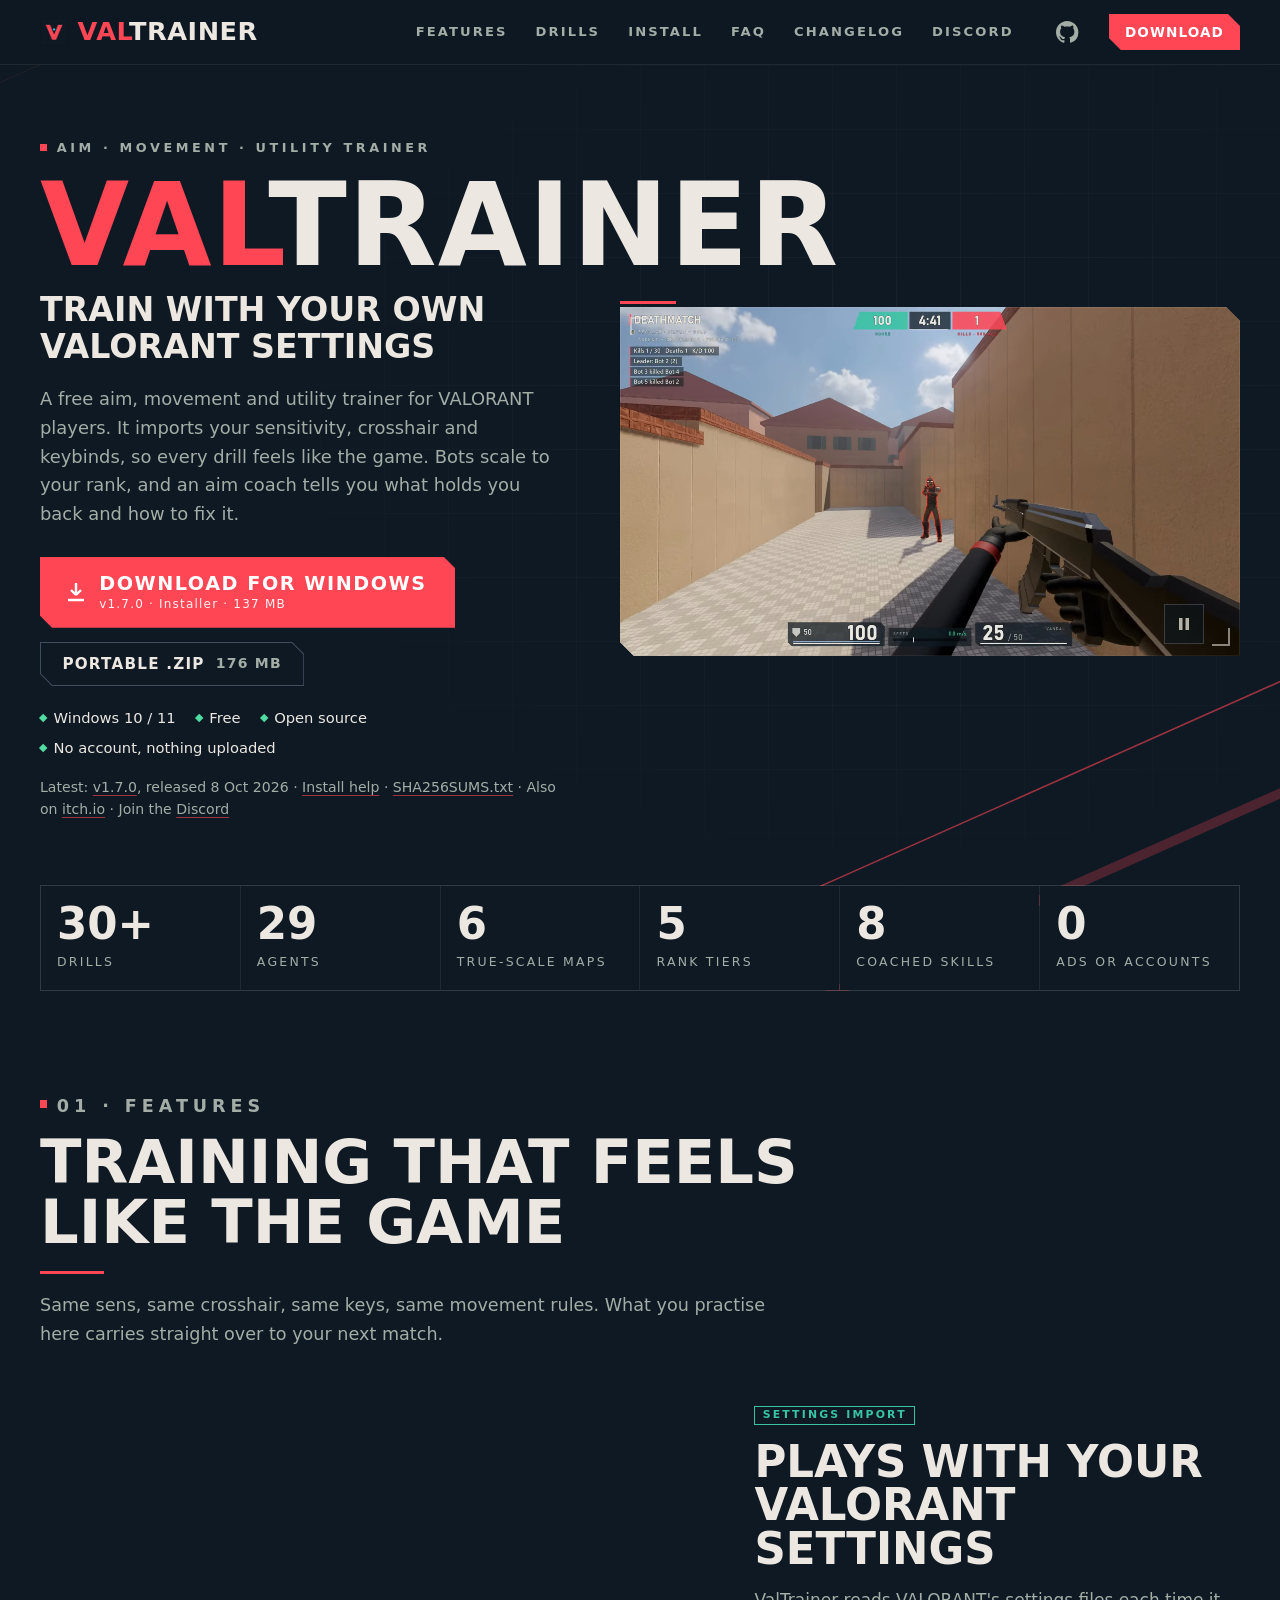
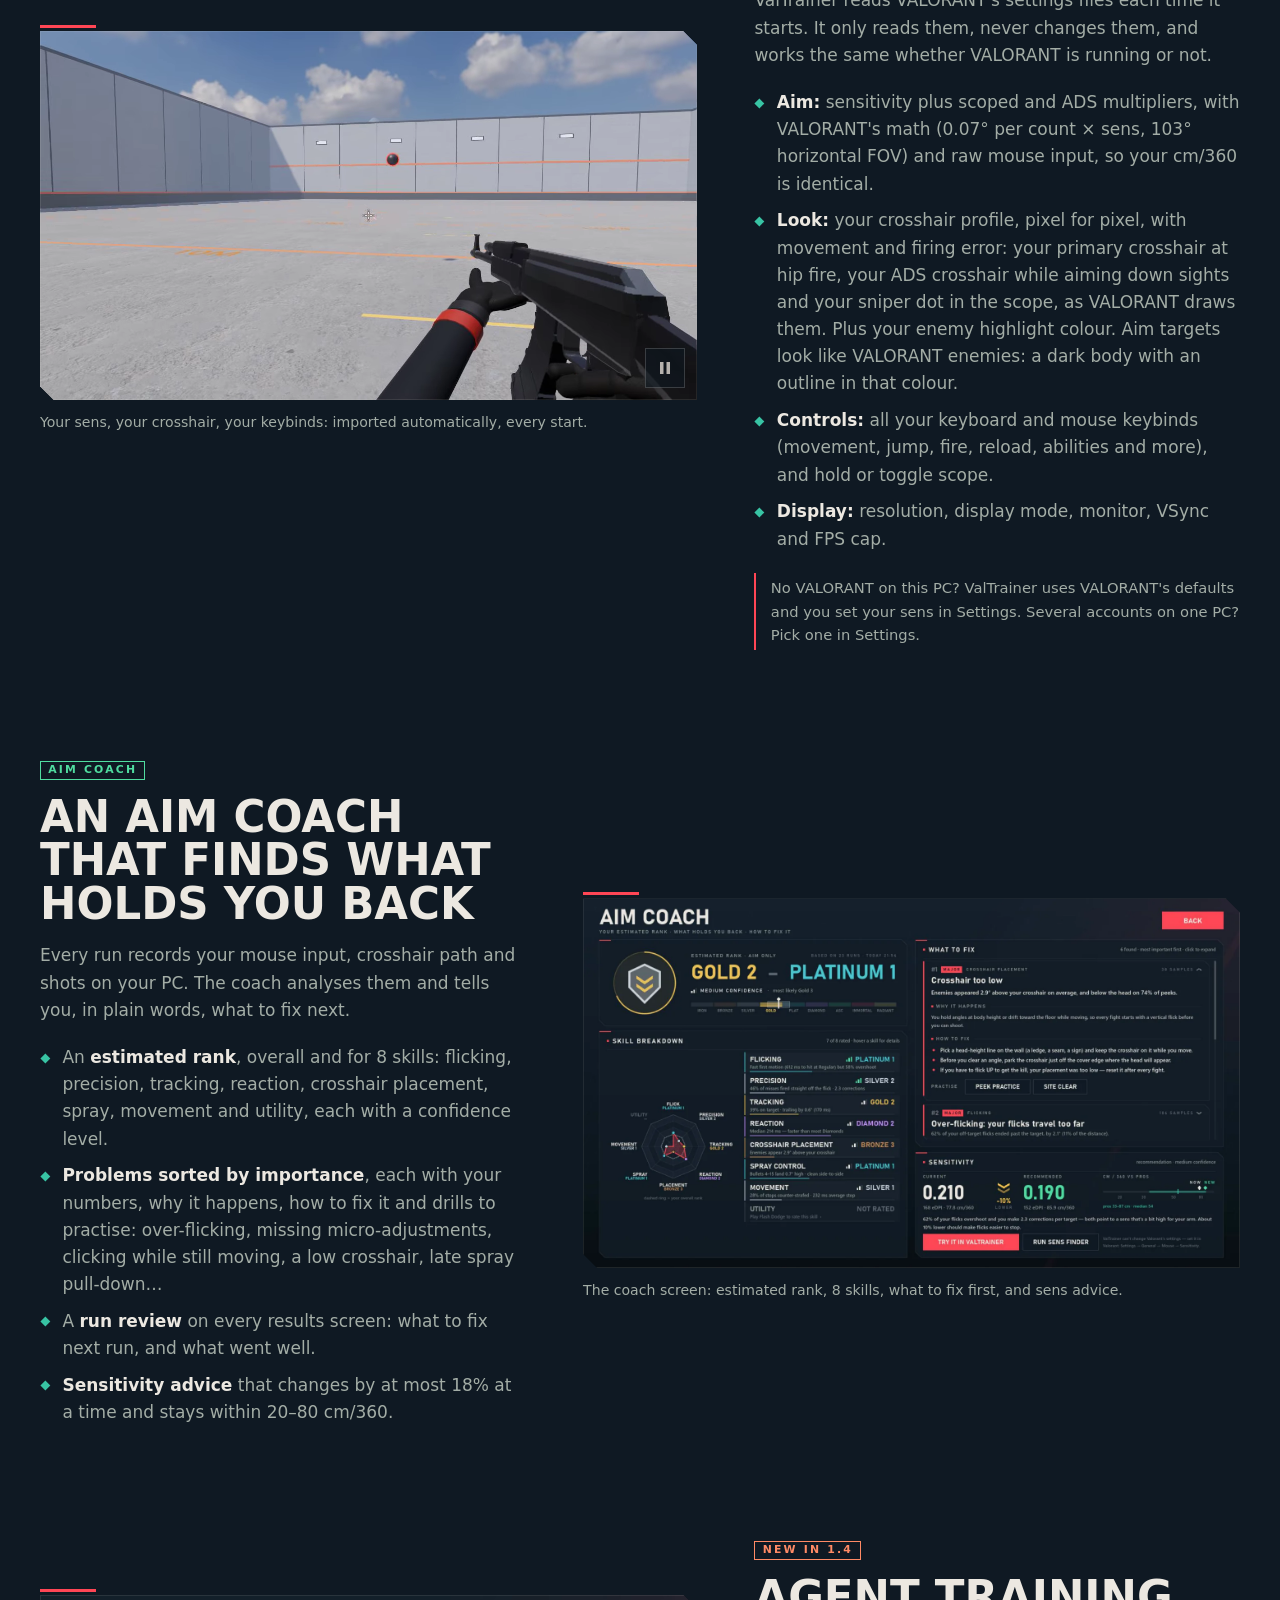
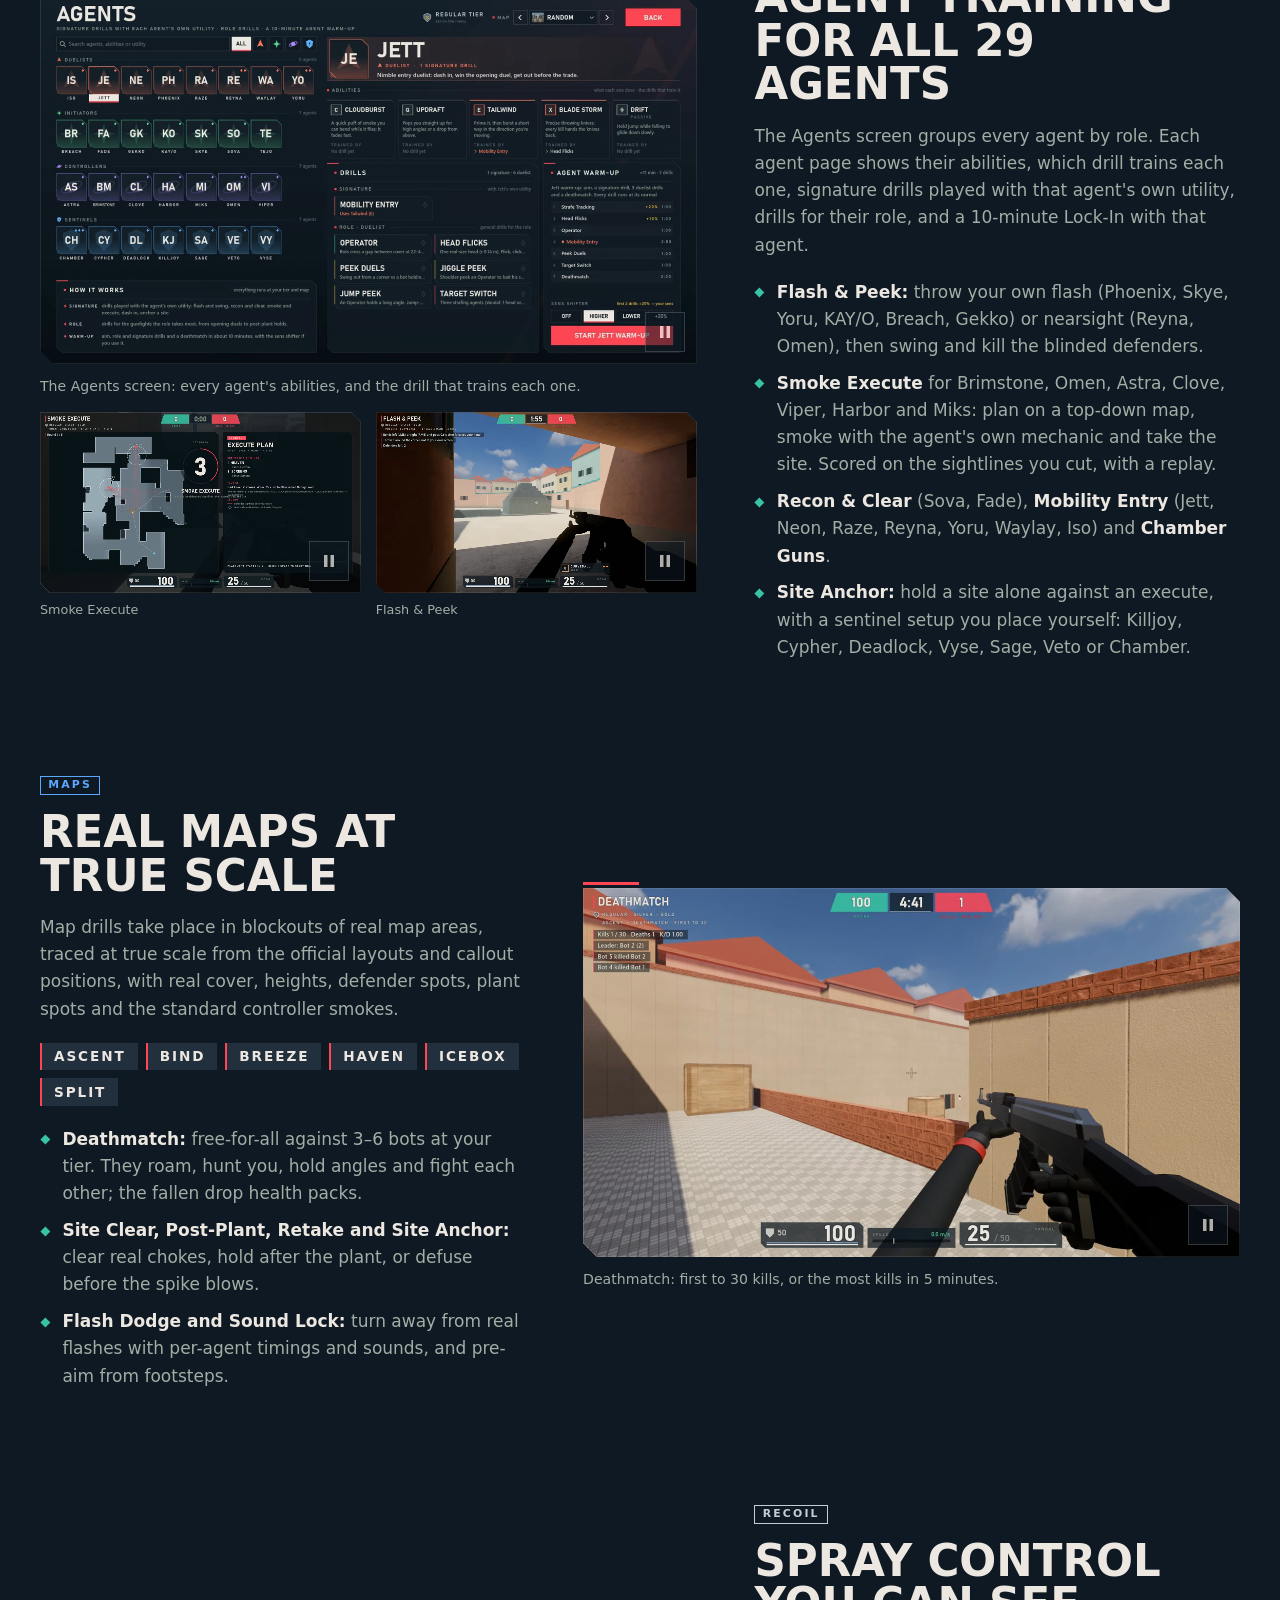
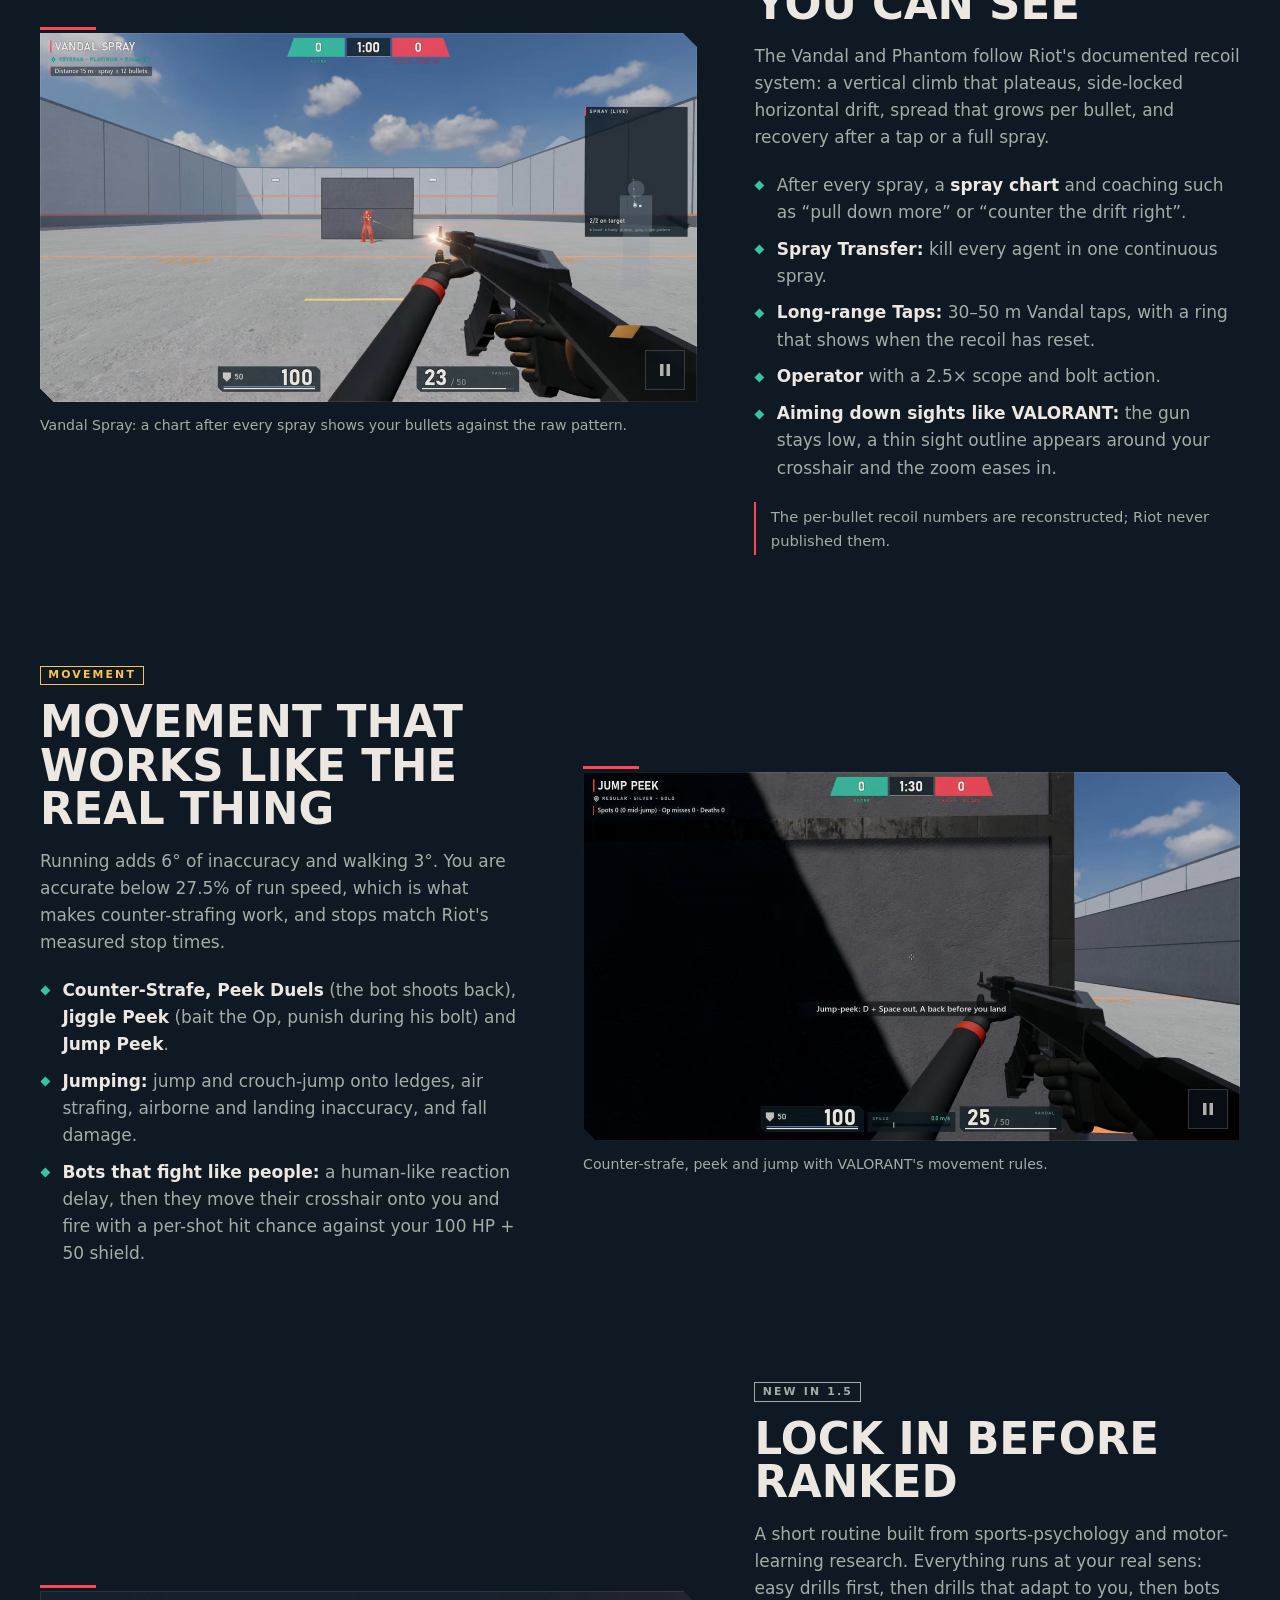
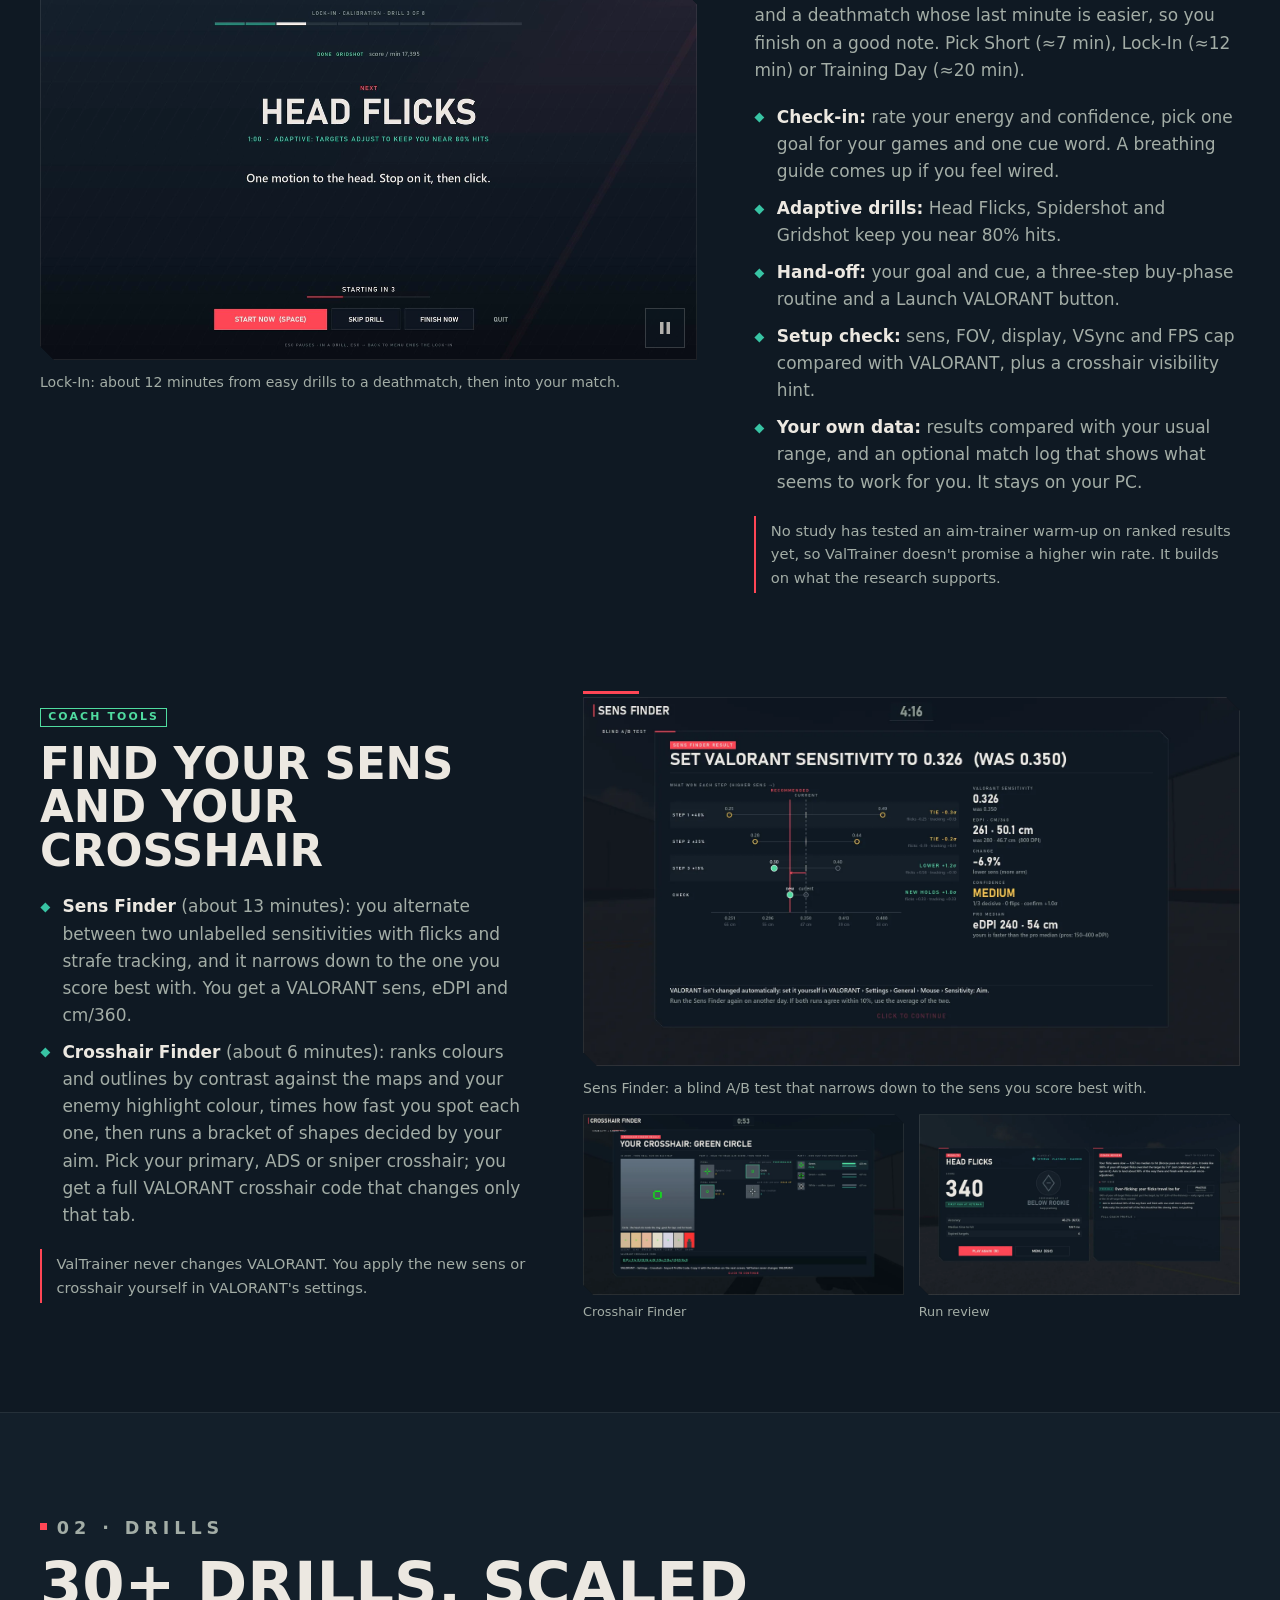
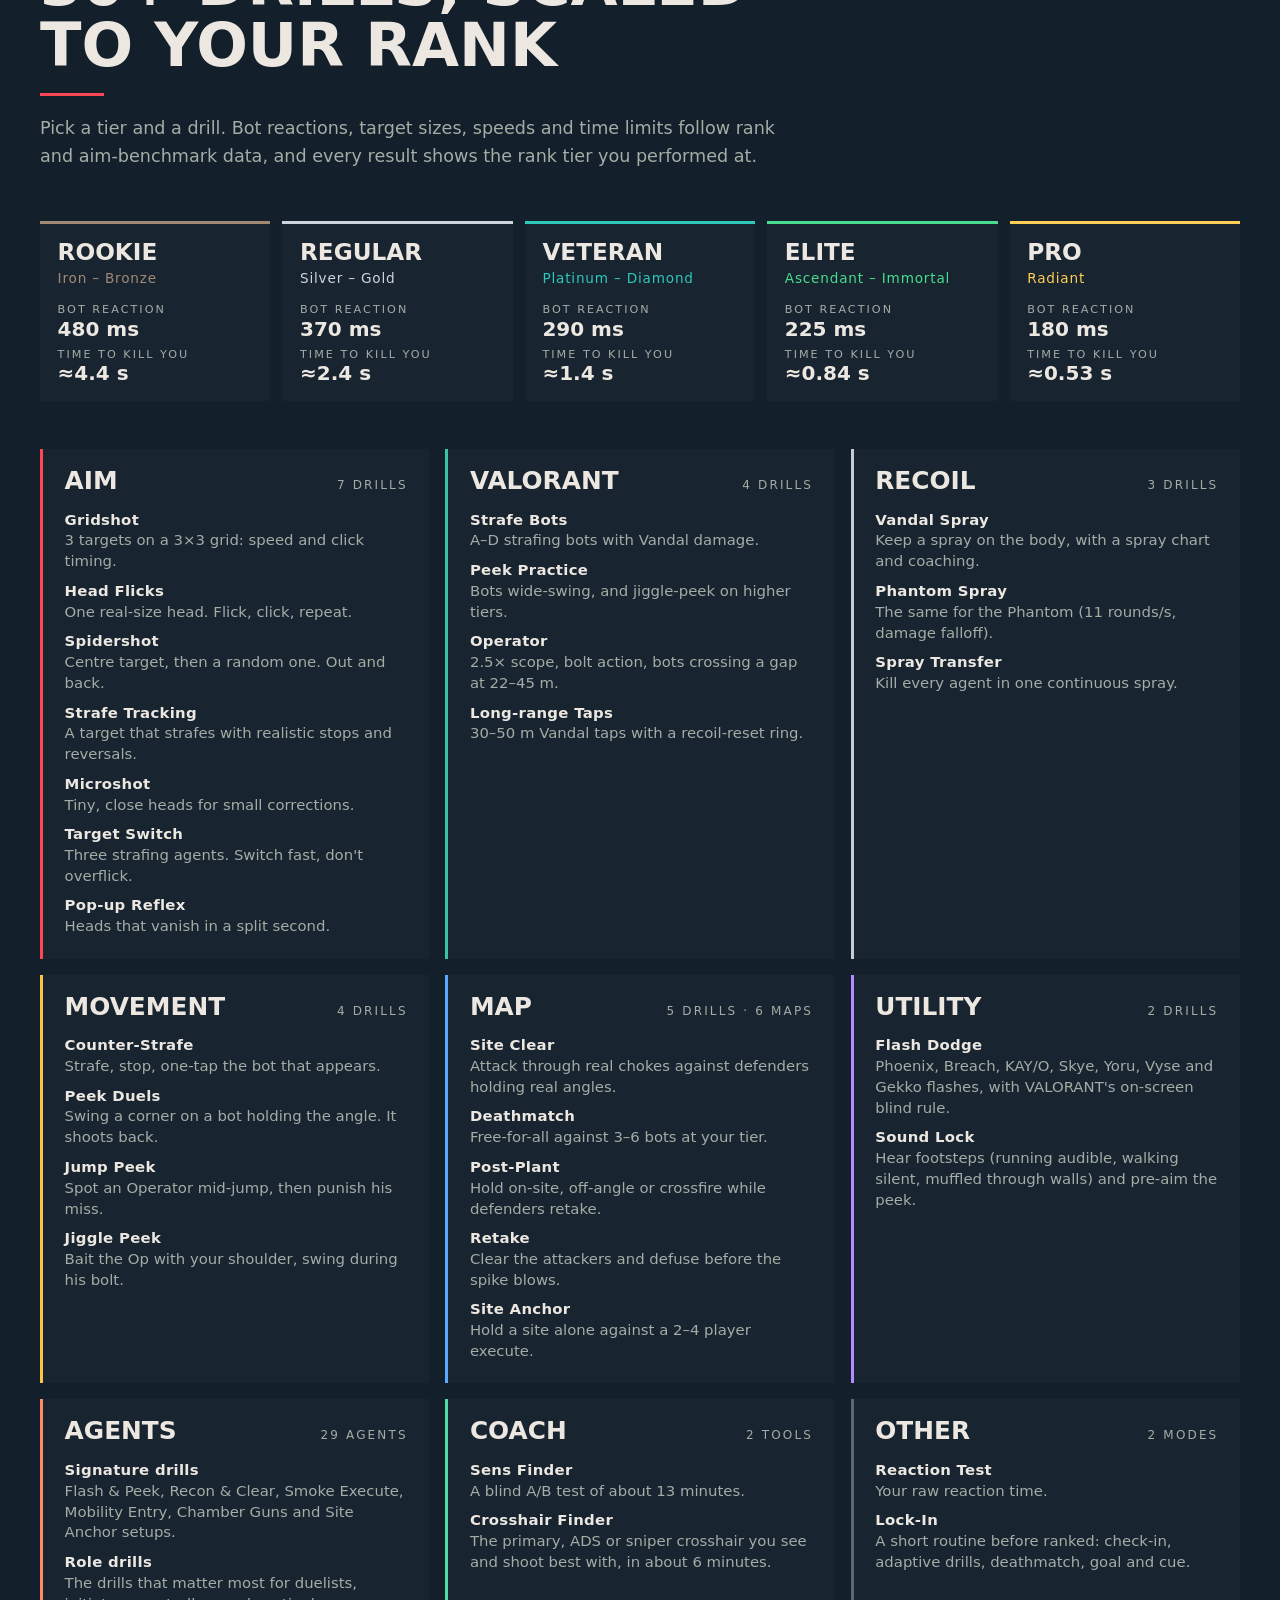
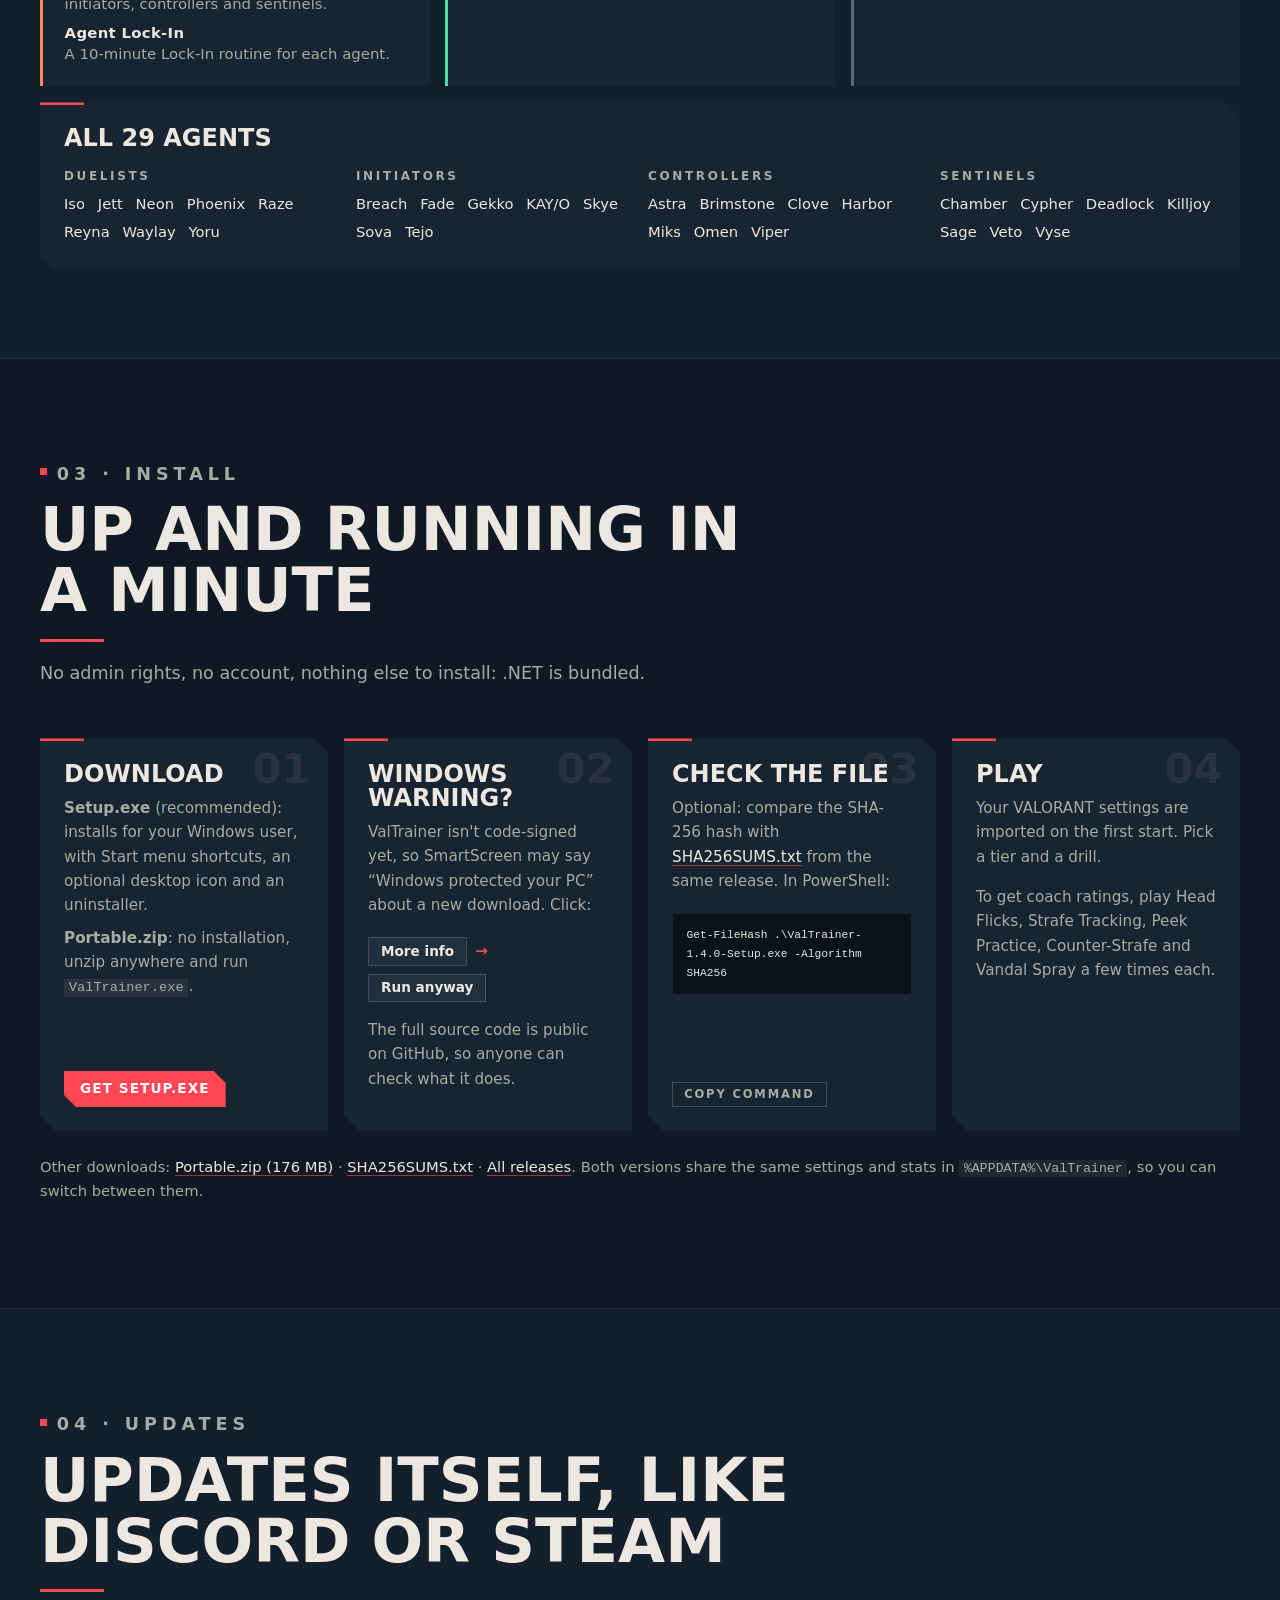
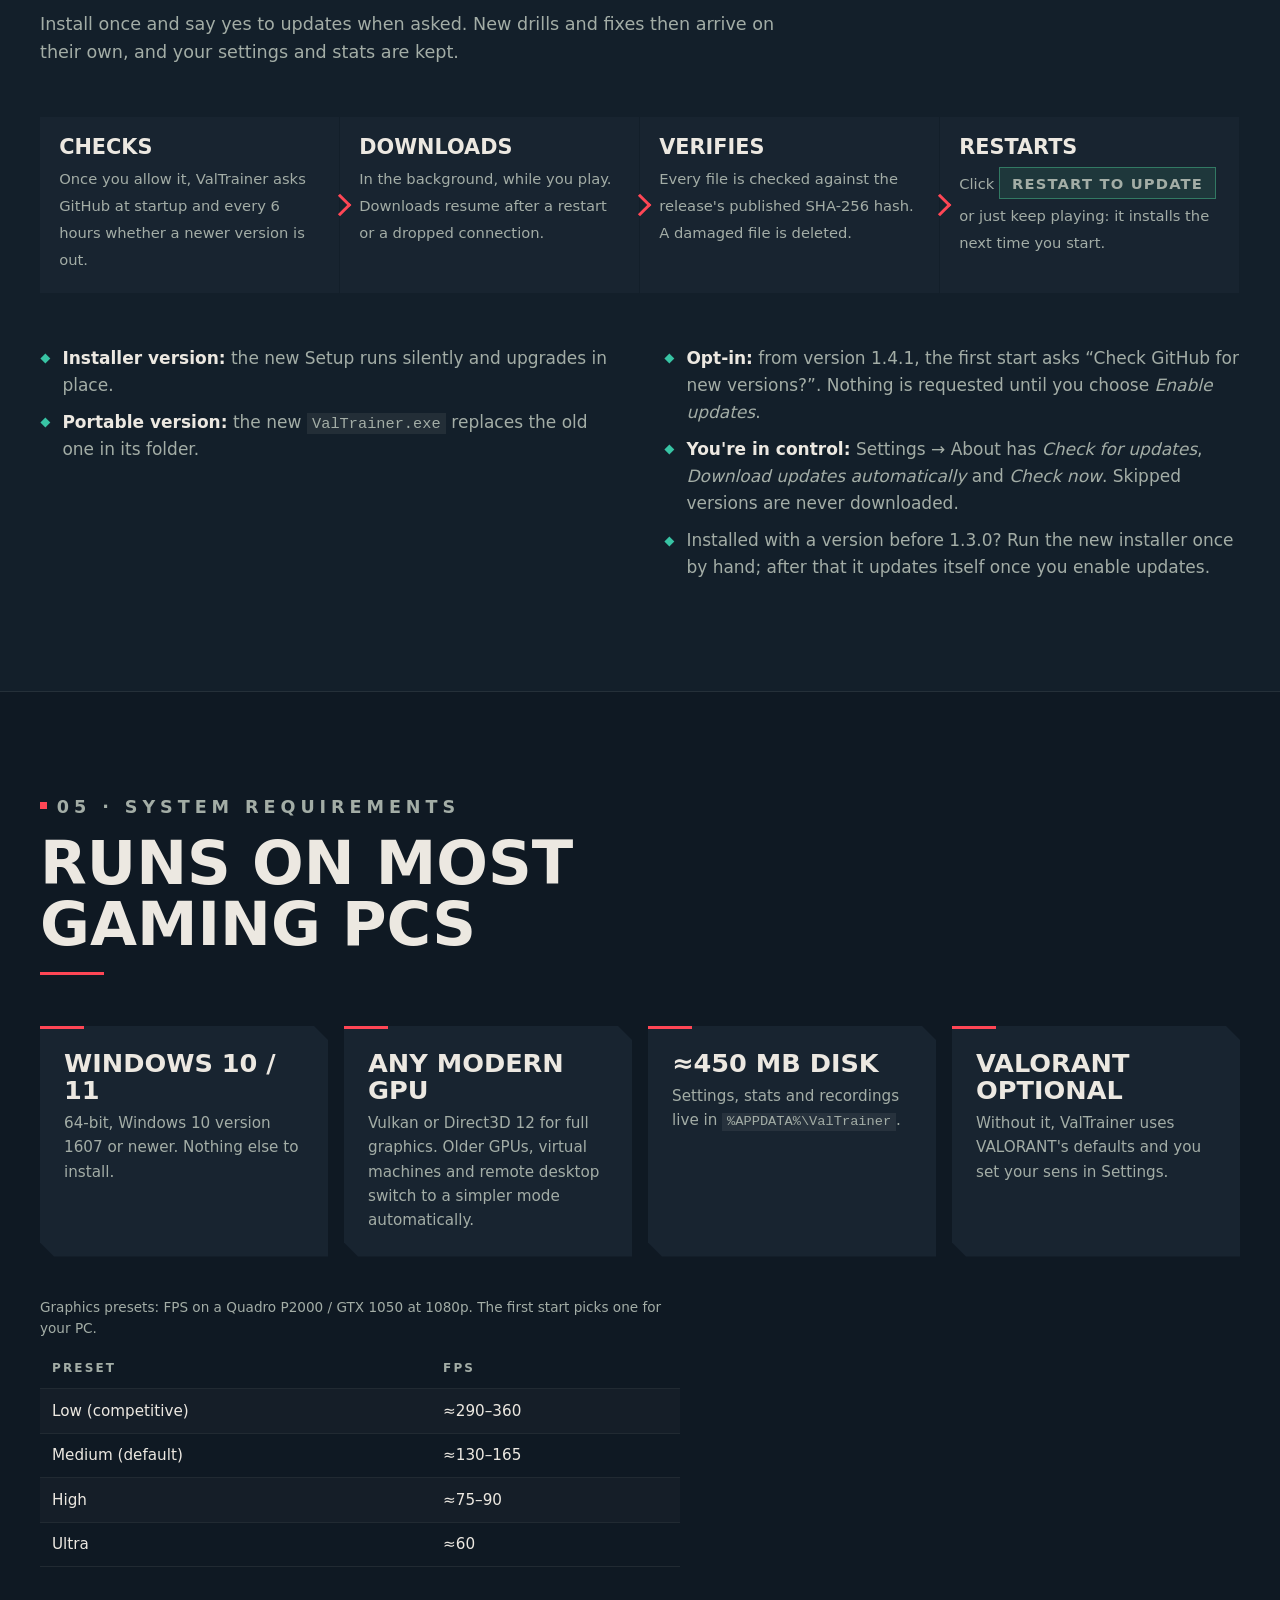
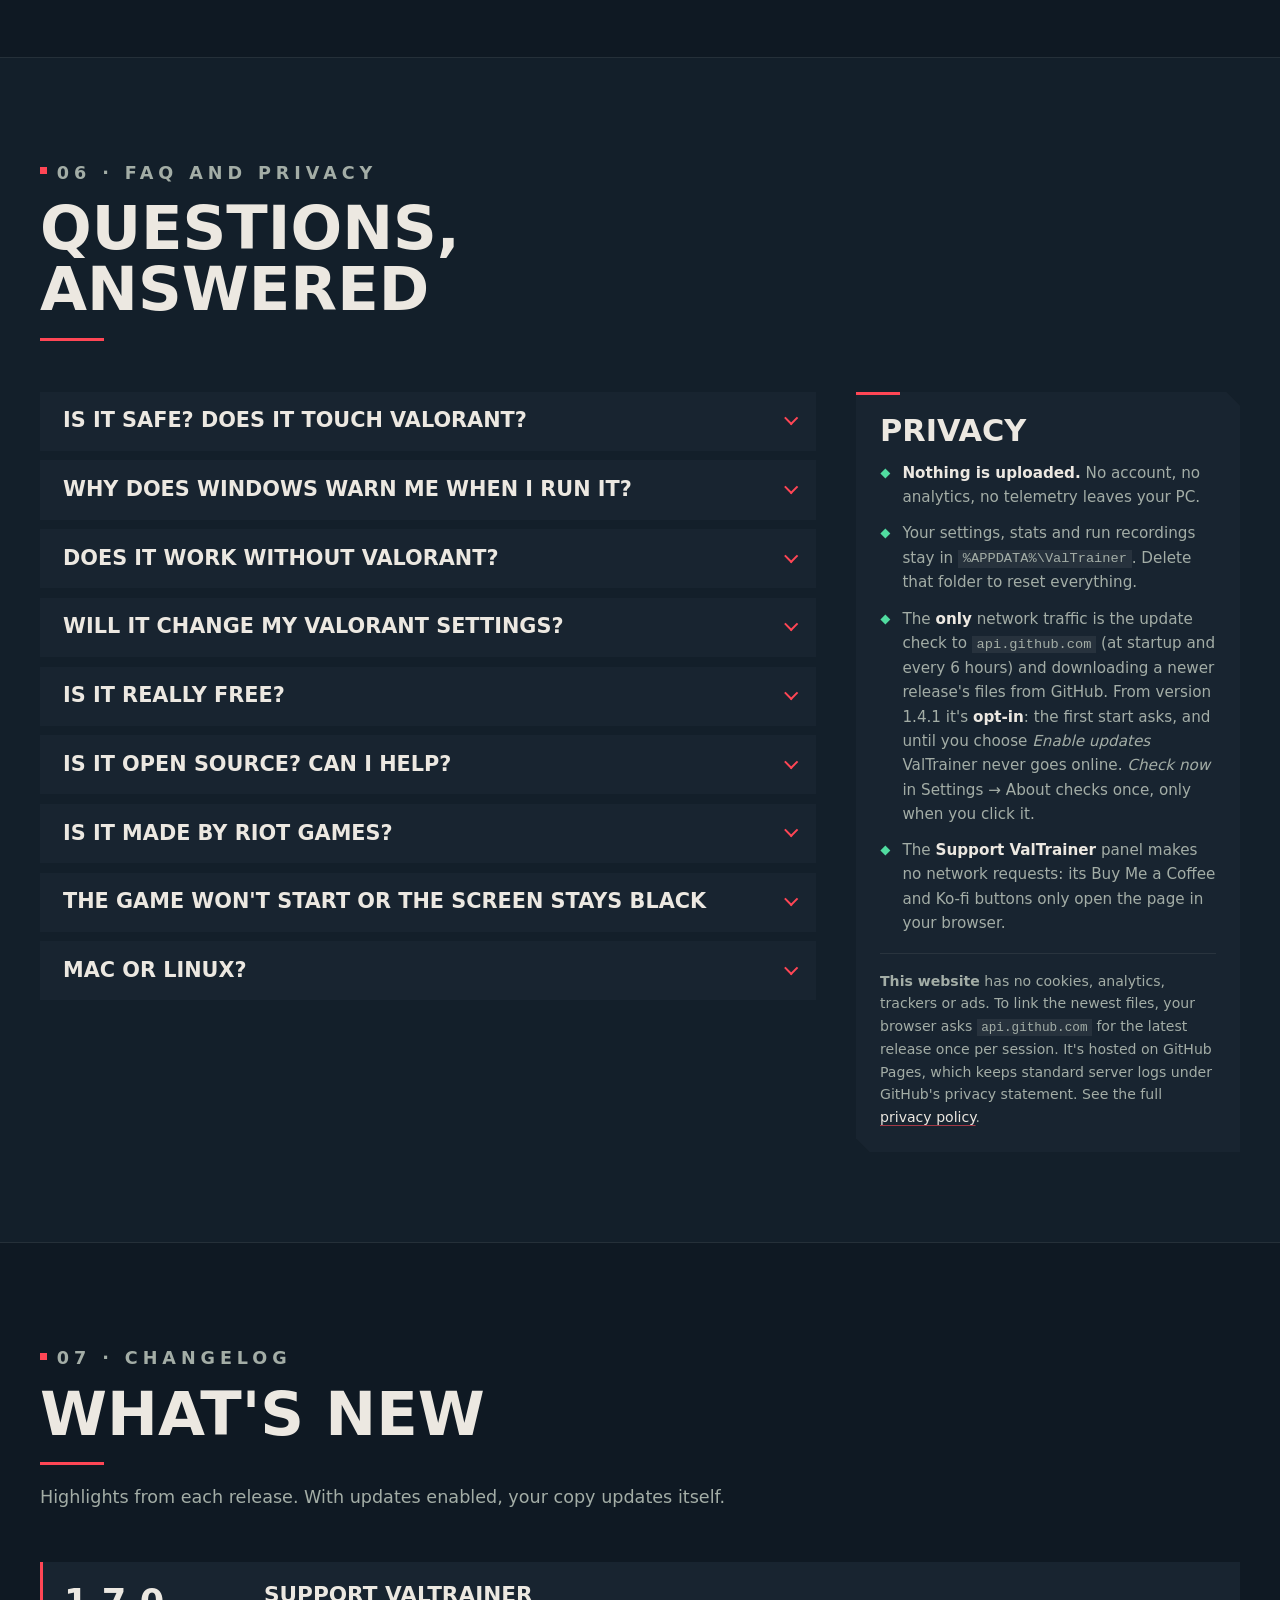
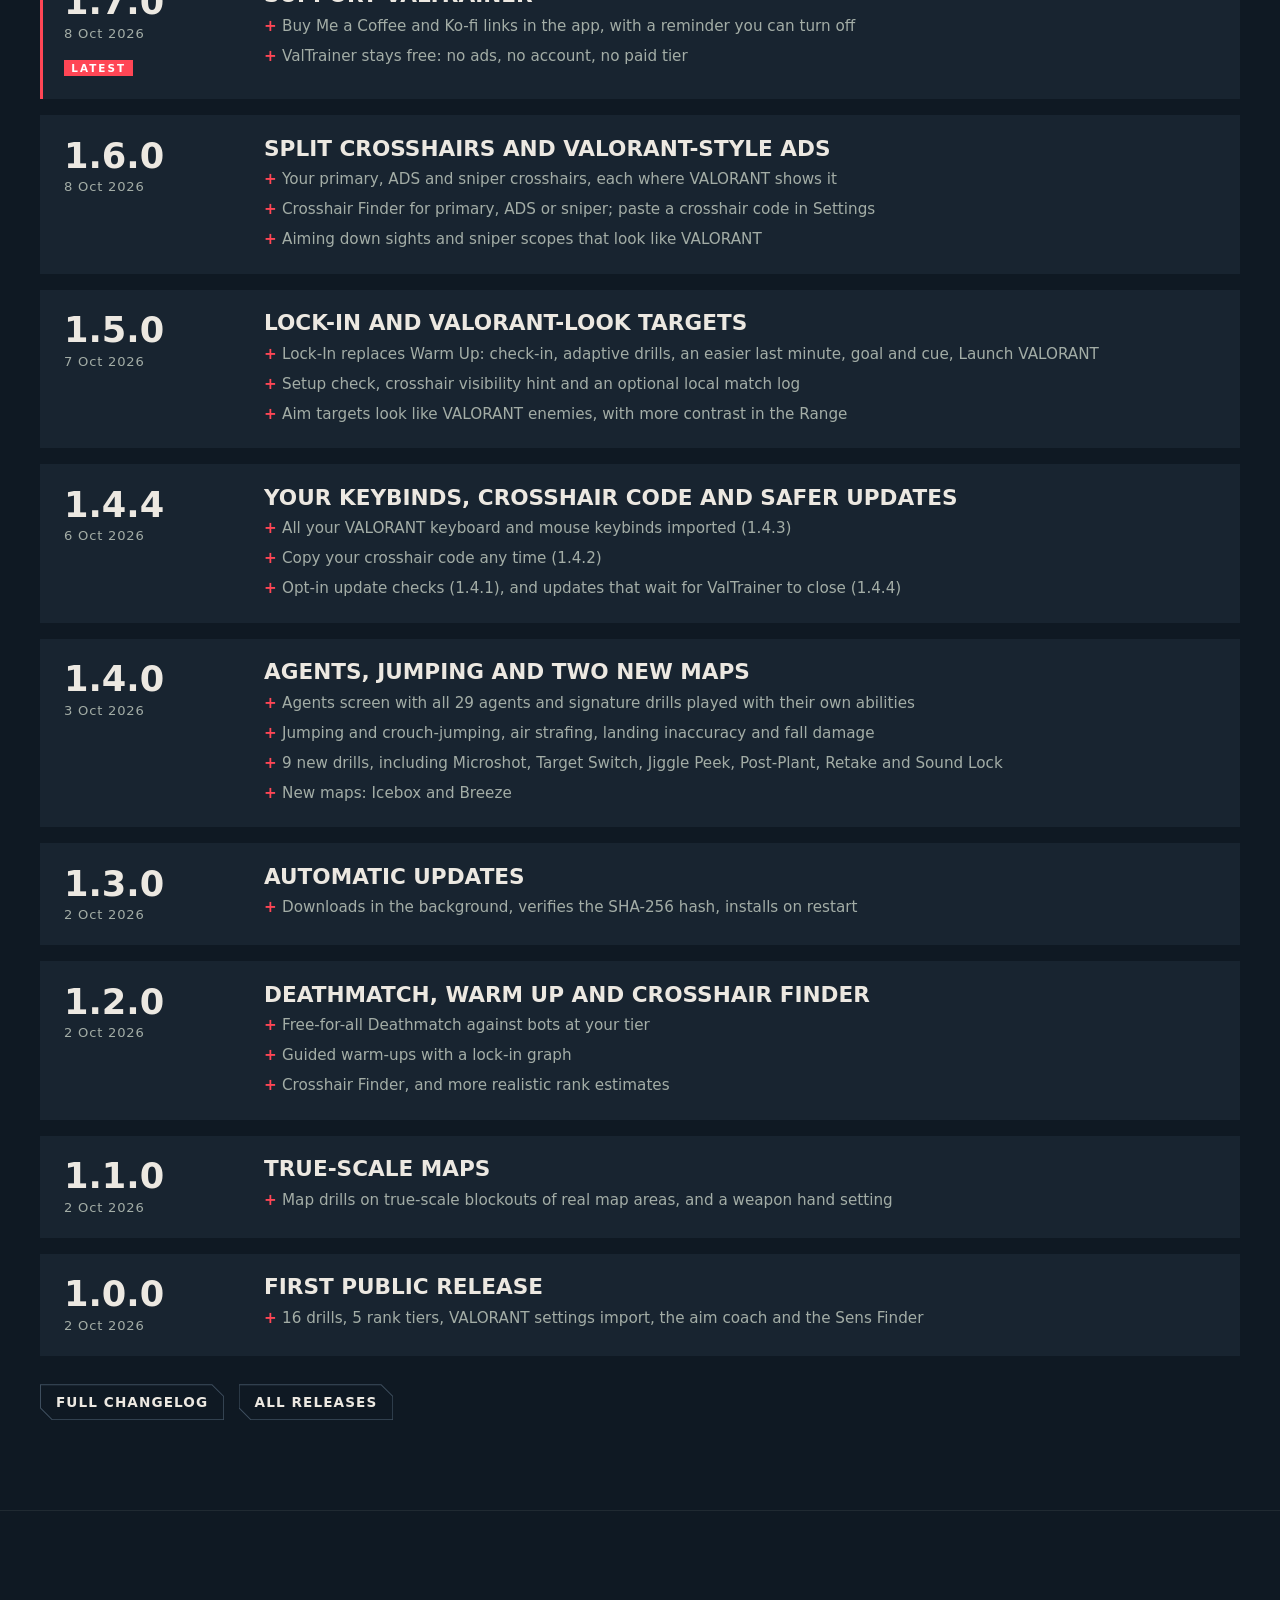
==== commit bb7d549d: "Link the ValTrainer Discord (discord.gg/Y6UKUX89C8) In the header navigation, the release line under" ====
--- a/index.html
+++ b/index.html
@@ -63,7 +63,7 @@
   "isAccessibleForFree": true,
   "offers": { "@type": "Offer", "price": "0", "priceCurrency": "USD" },
   "codeRepository": "https://github.com/idoraz1/ValTrainer",
-  "sameAs": ["https://github.com/idoraz1/ValTrainer", "https://idoraz1.itch.io/valtrainer"]
+  "sameAs": ["https://github.com/idoraz1/ValTrainer", "https://idoraz1.itch.io/valtrainer", "https://discord.gg/Y6UKUX89C8"]
 }
 </script>
 </head>
@@ -83,6 +83,7 @@
         <li><a href="#install">Install</a></li>
         <li><a href="#faq">FAQ</a></li>
         <li><a href="#changelog">Changelog</a></li>
+        <li><a href="https://discord.gg/Y6UKUX89C8">Discord</a></li>
       </ul>
     </nav>
     <a class="gh-link" href="https://github.com/idoraz1/ValTrainer" aria-label="ValTrainer on GitHub">
@@ -128,7 +129,7 @@
           released <time data-date datetime="2026-10-08">8 Oct 2026</time> ·
           <a href="#install">Install help</a> ·
           <a data-dl="sums" href="https://github.com/idoraz1/ValTrainer/releases/latest">SHA256SUMS.txt</a> ·
-          Also on <a href="https://idoraz1.itch.io/valtrainer">itch.io</a></p>
+          Also on <a href="https://idoraz1.itch.io/valtrainer">itch.io</a> · Join the <a href="https://discord.gg/Y6UKUX89C8">Discord</a></p>
       </div>
 
       <div class="hero-media">
@@ -915,6 +916,7 @@
           <li><a href="#faq">FAQ</a></li>
           <li><a href="#privacy">Privacy</a></li>
           <li><a href="code-signing-policy.html">Code signing policy</a></li>
+          <li><a href="https://discord.gg/Y6UKUX89C8">Discord: help, bugs and ideas</a></li>
           <li><a href="https://github.com/idoraz1/ValTrainer/issues/new/choose">Report a bug or suggest a drill</a></li>
           <li><a href="https://github.com/idoraz1/ValTrainer/blob/main/SECURITY.md">Security policy</a></li>
         </ul>
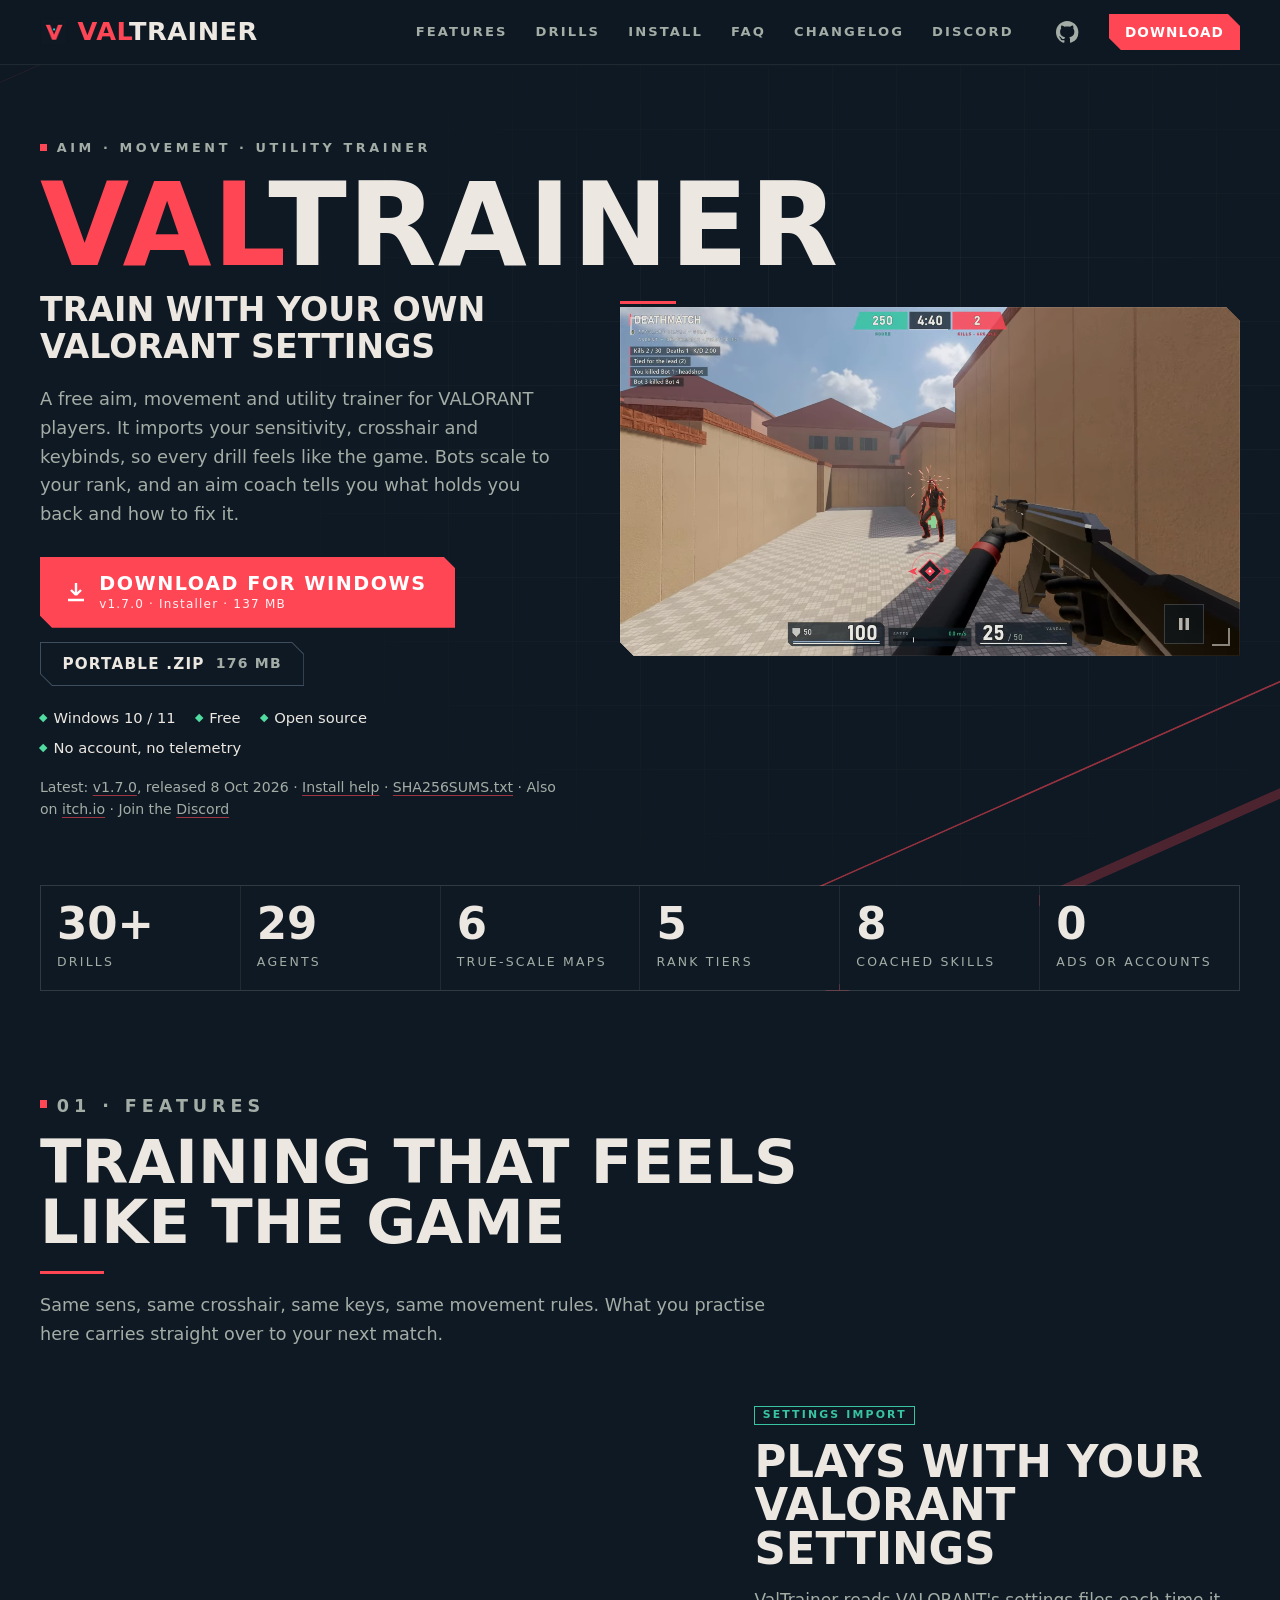
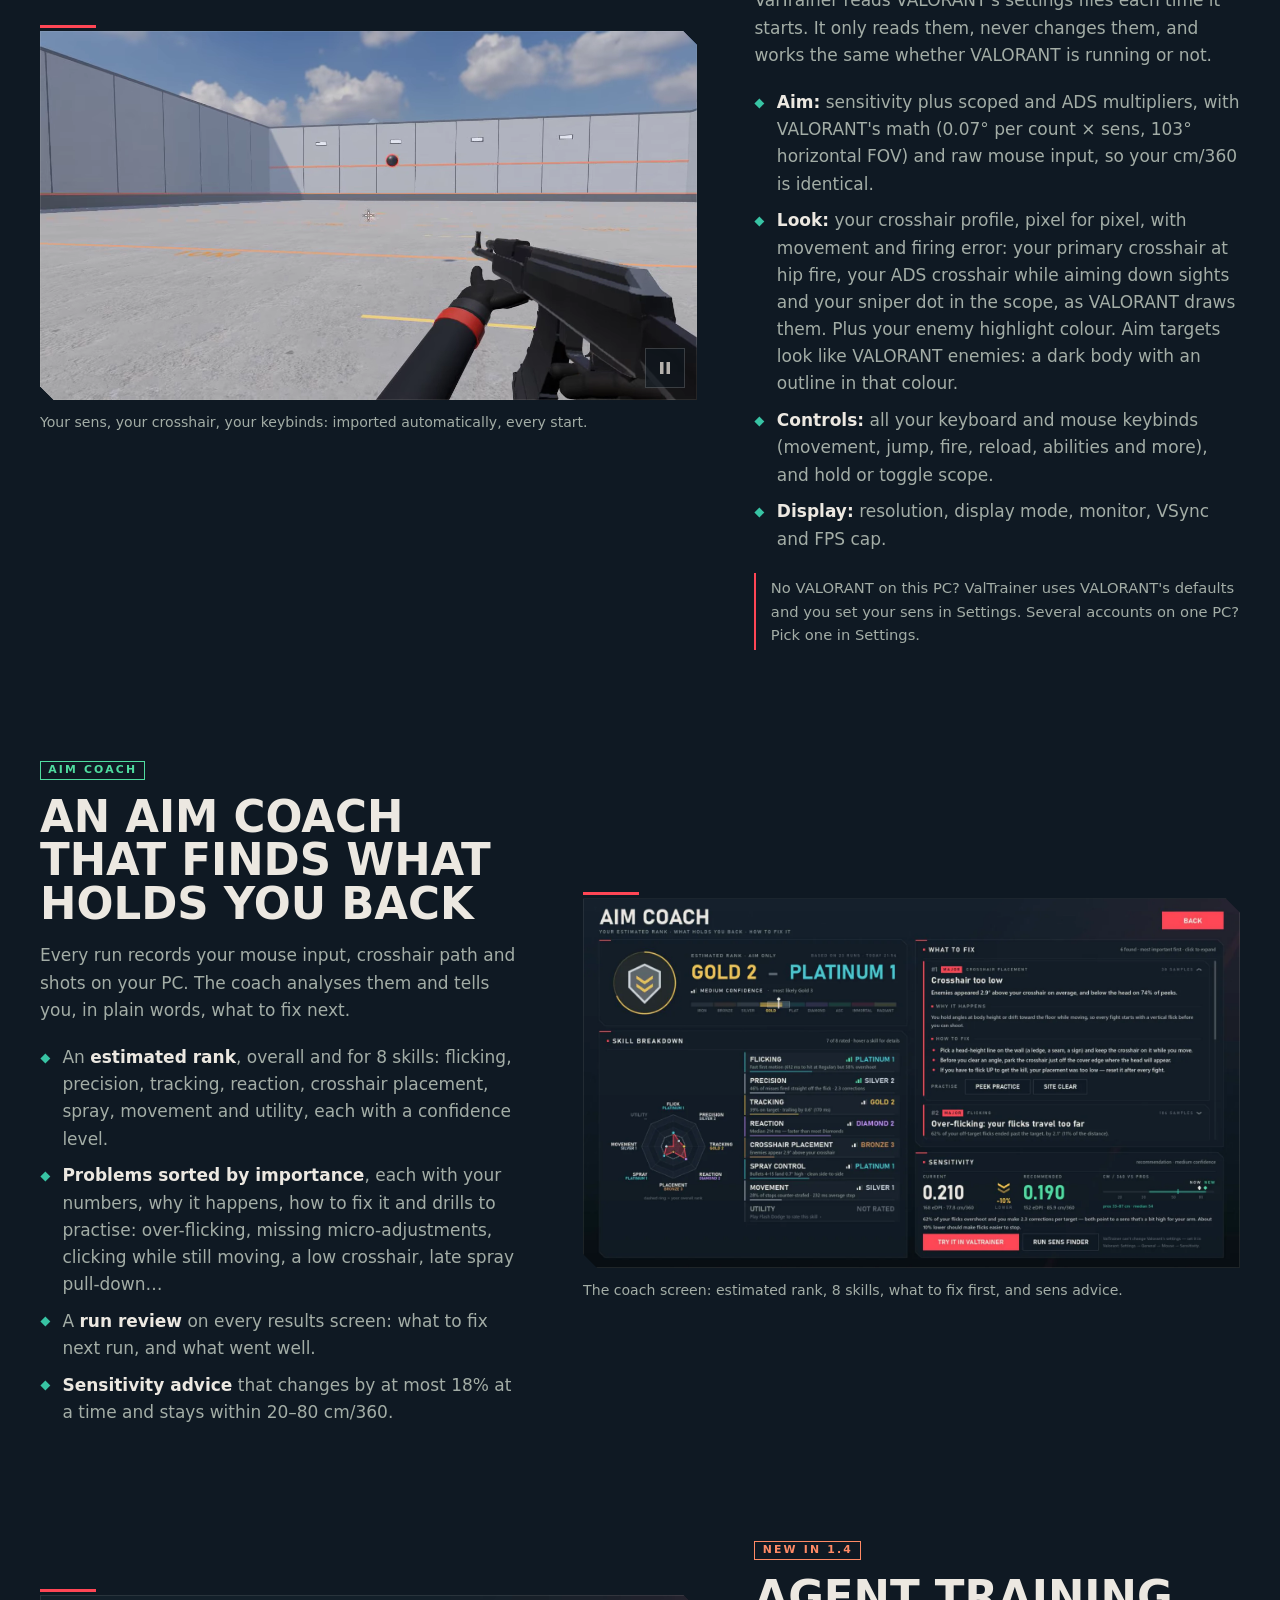
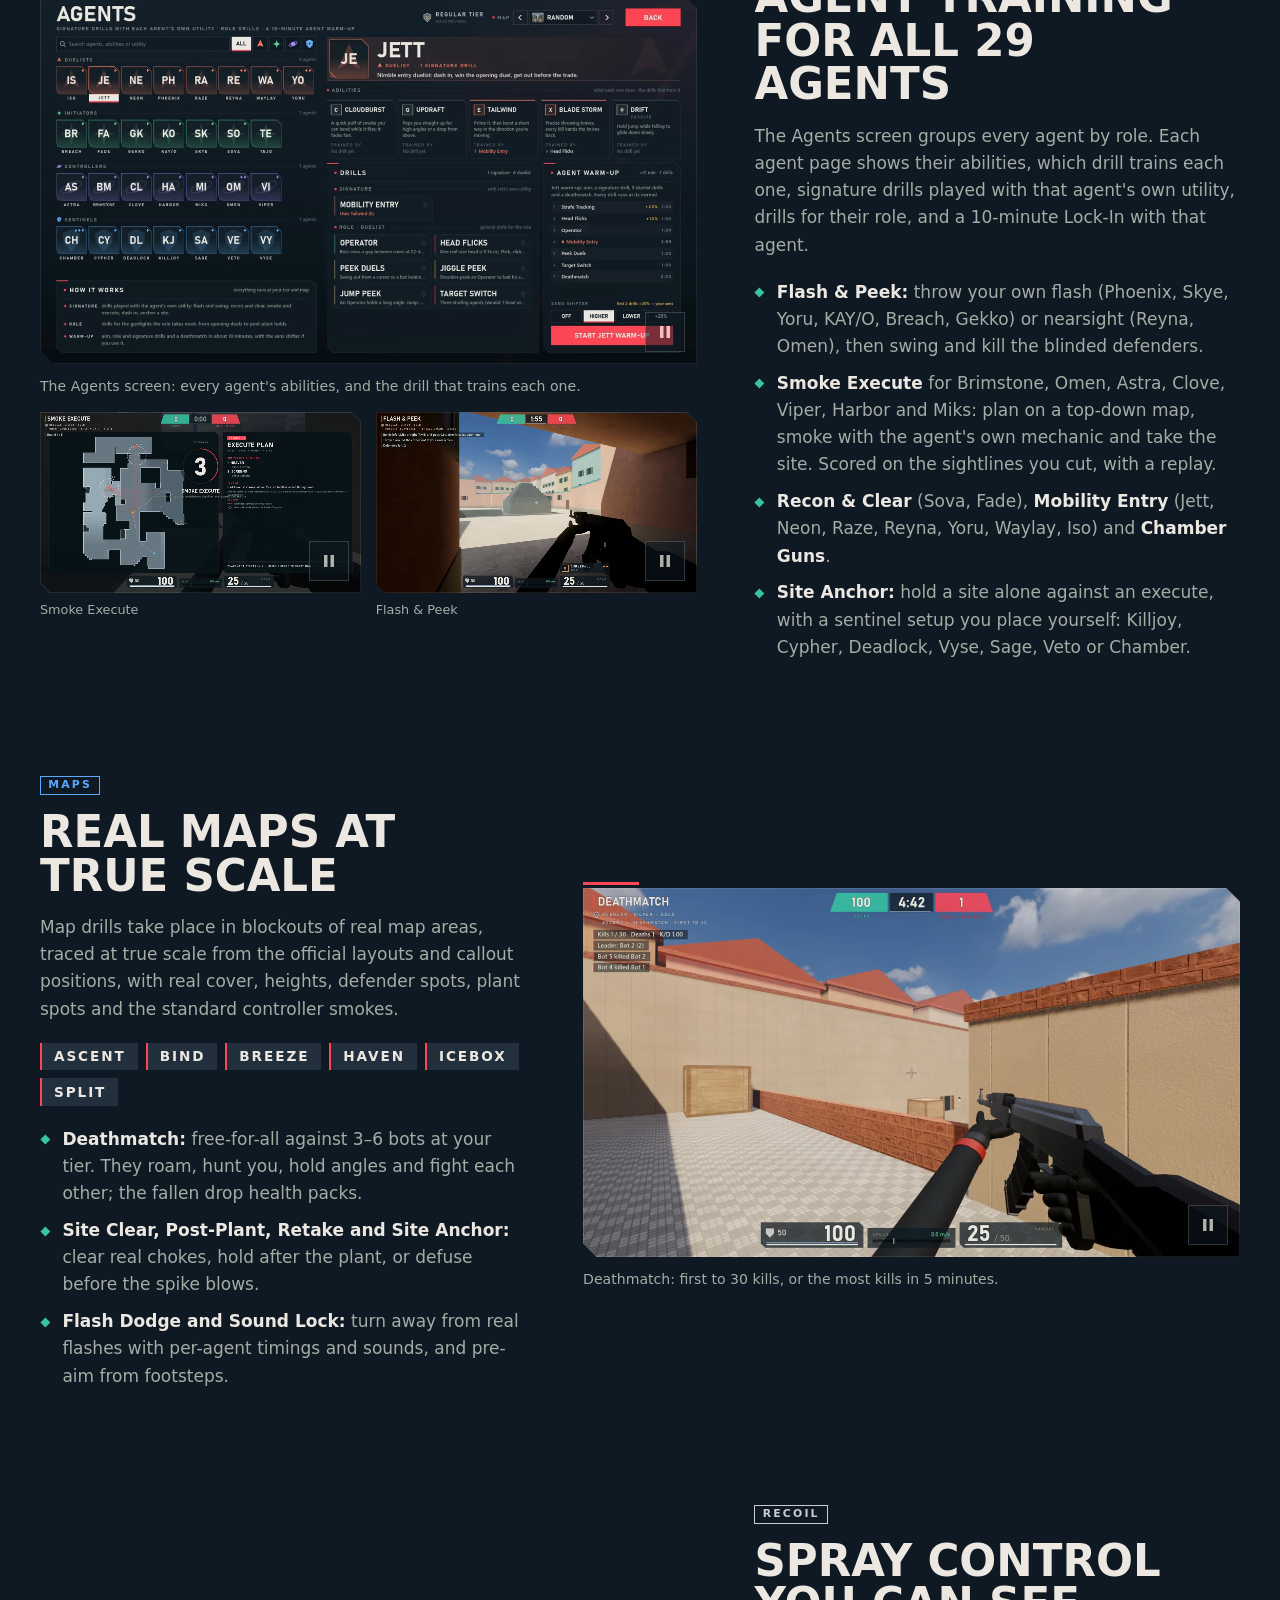
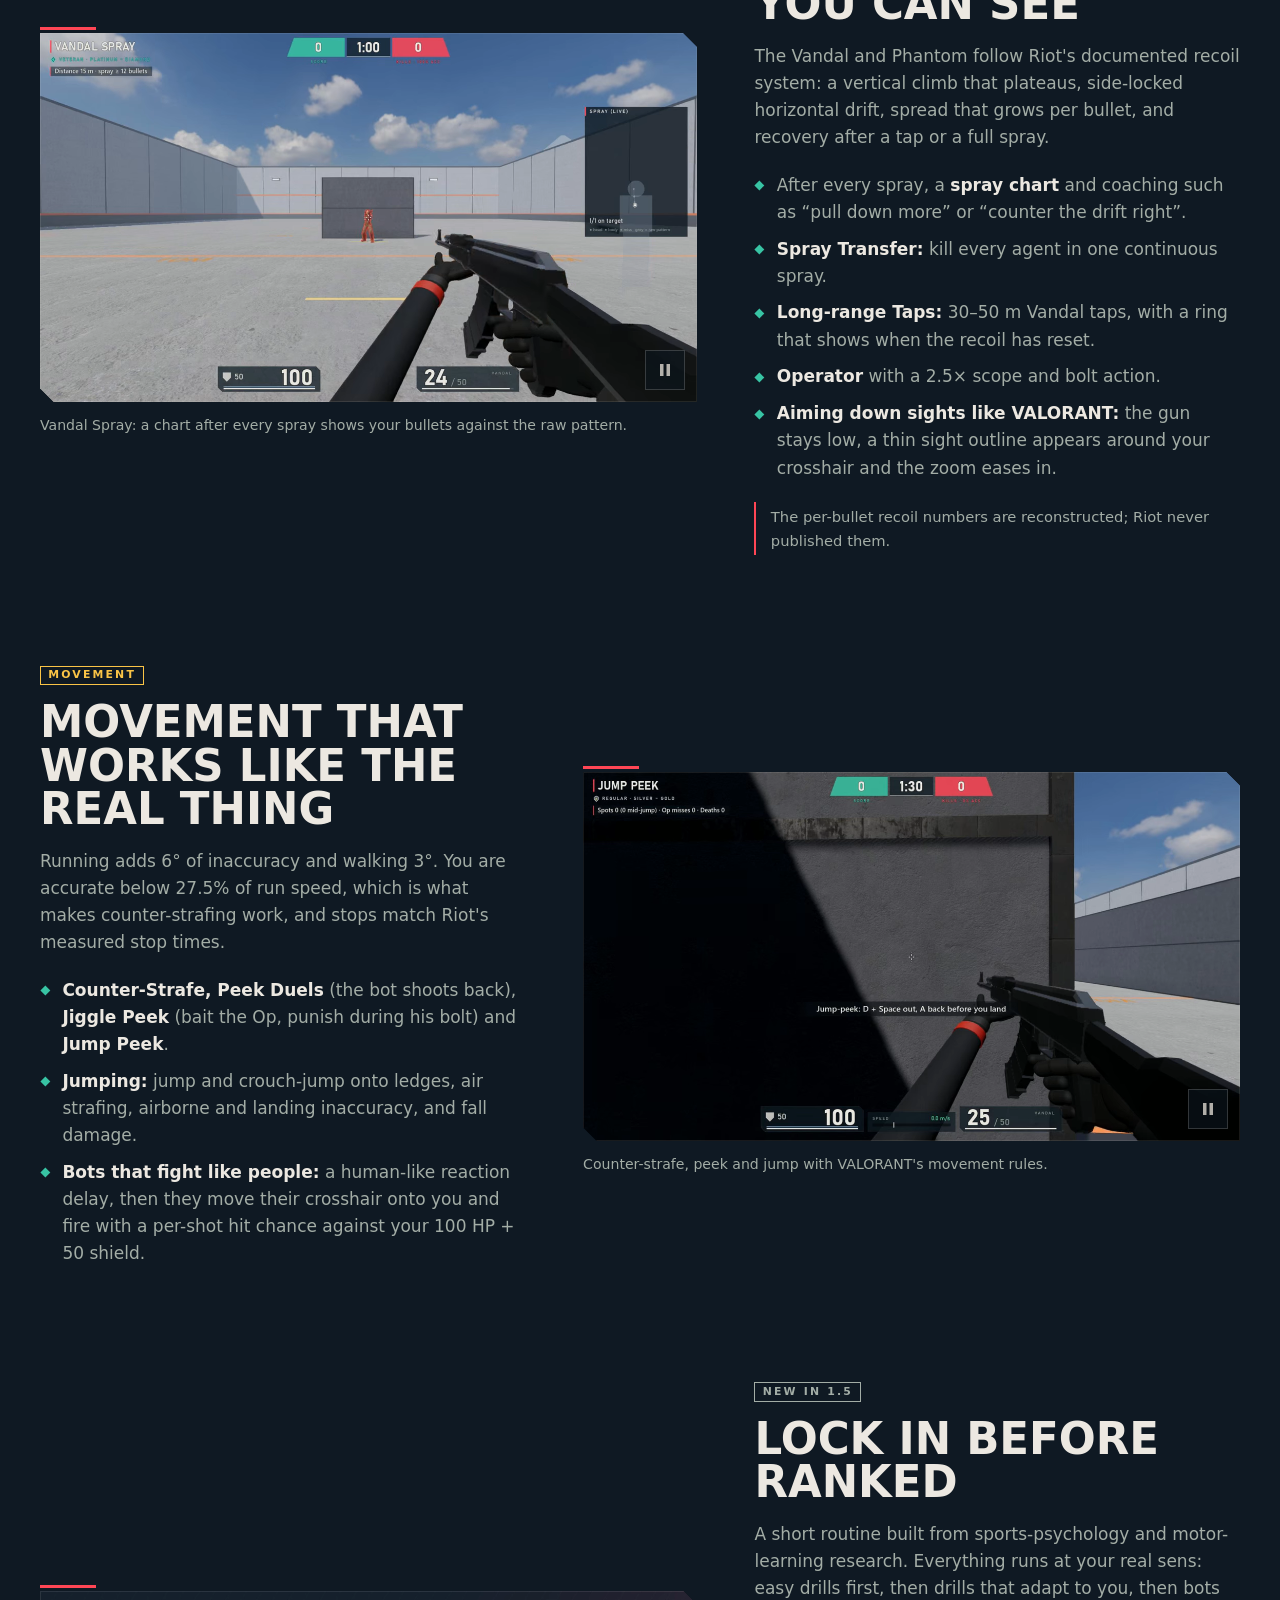
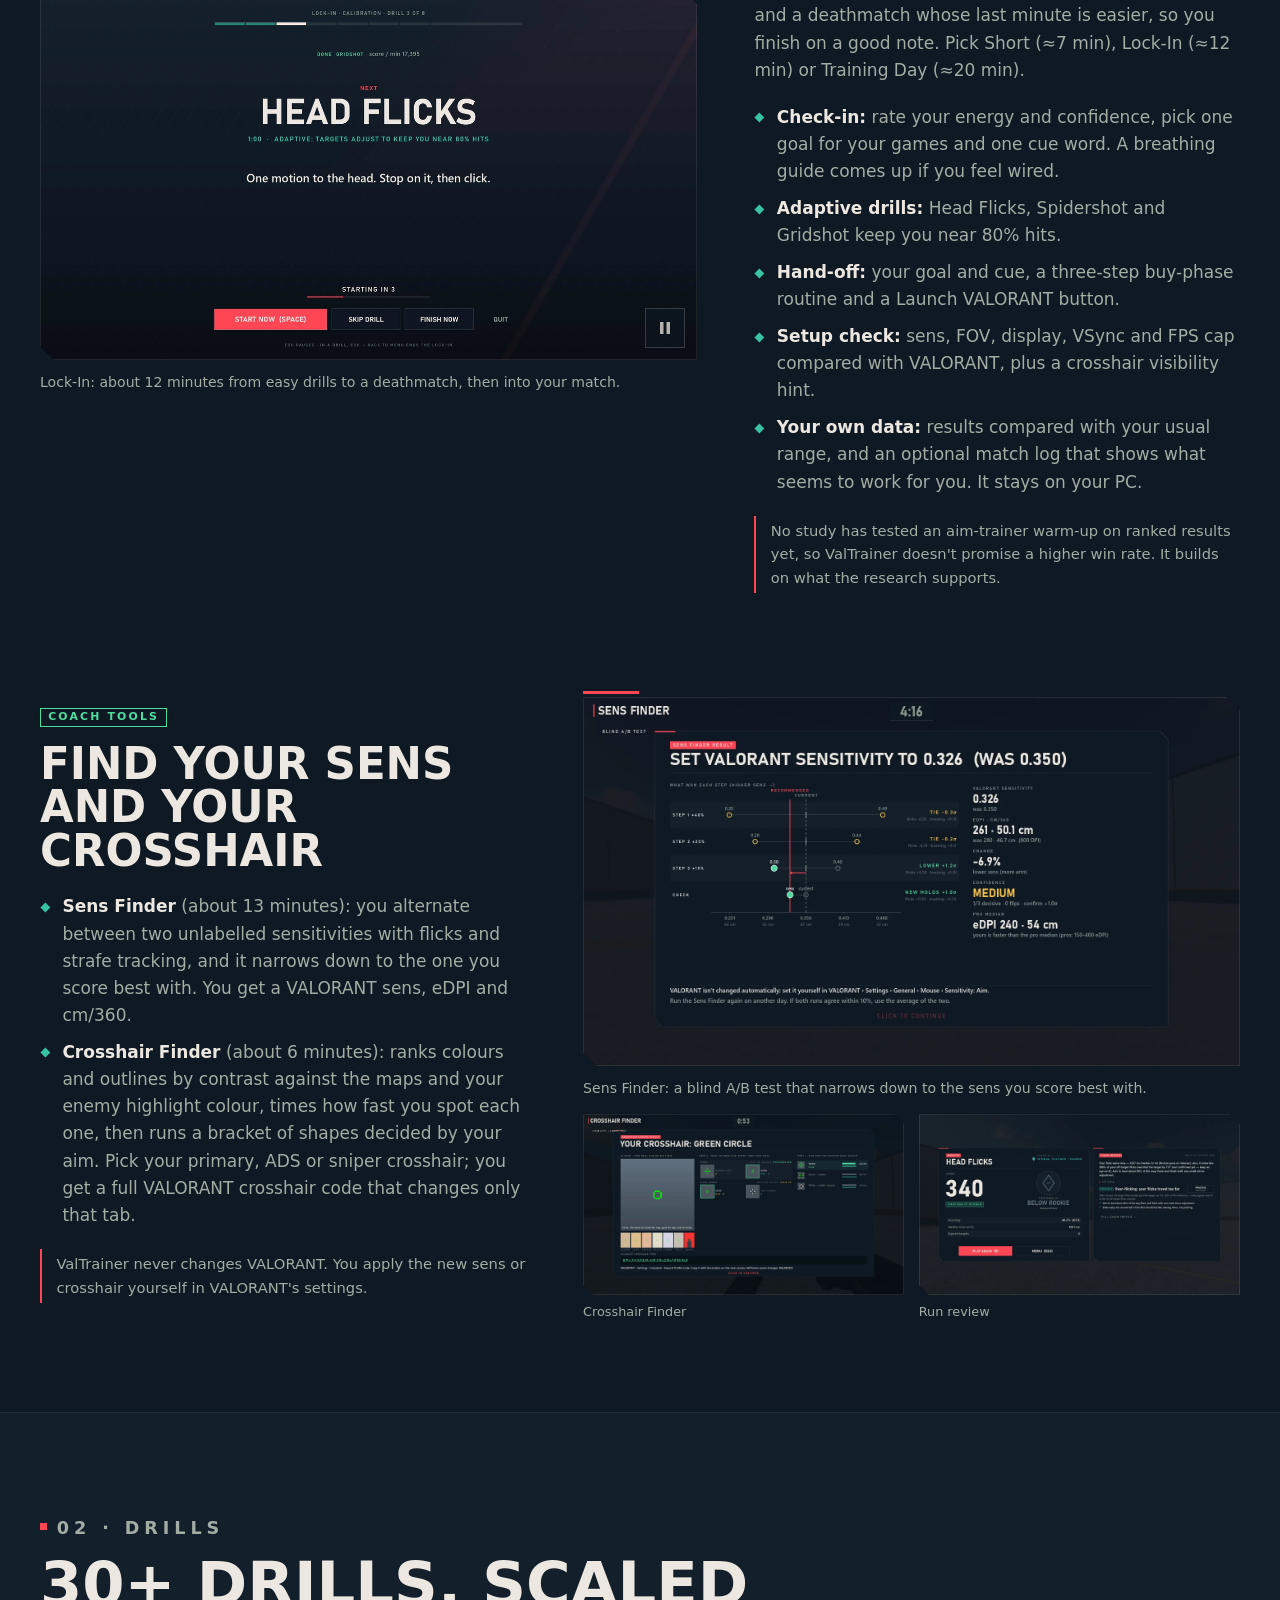
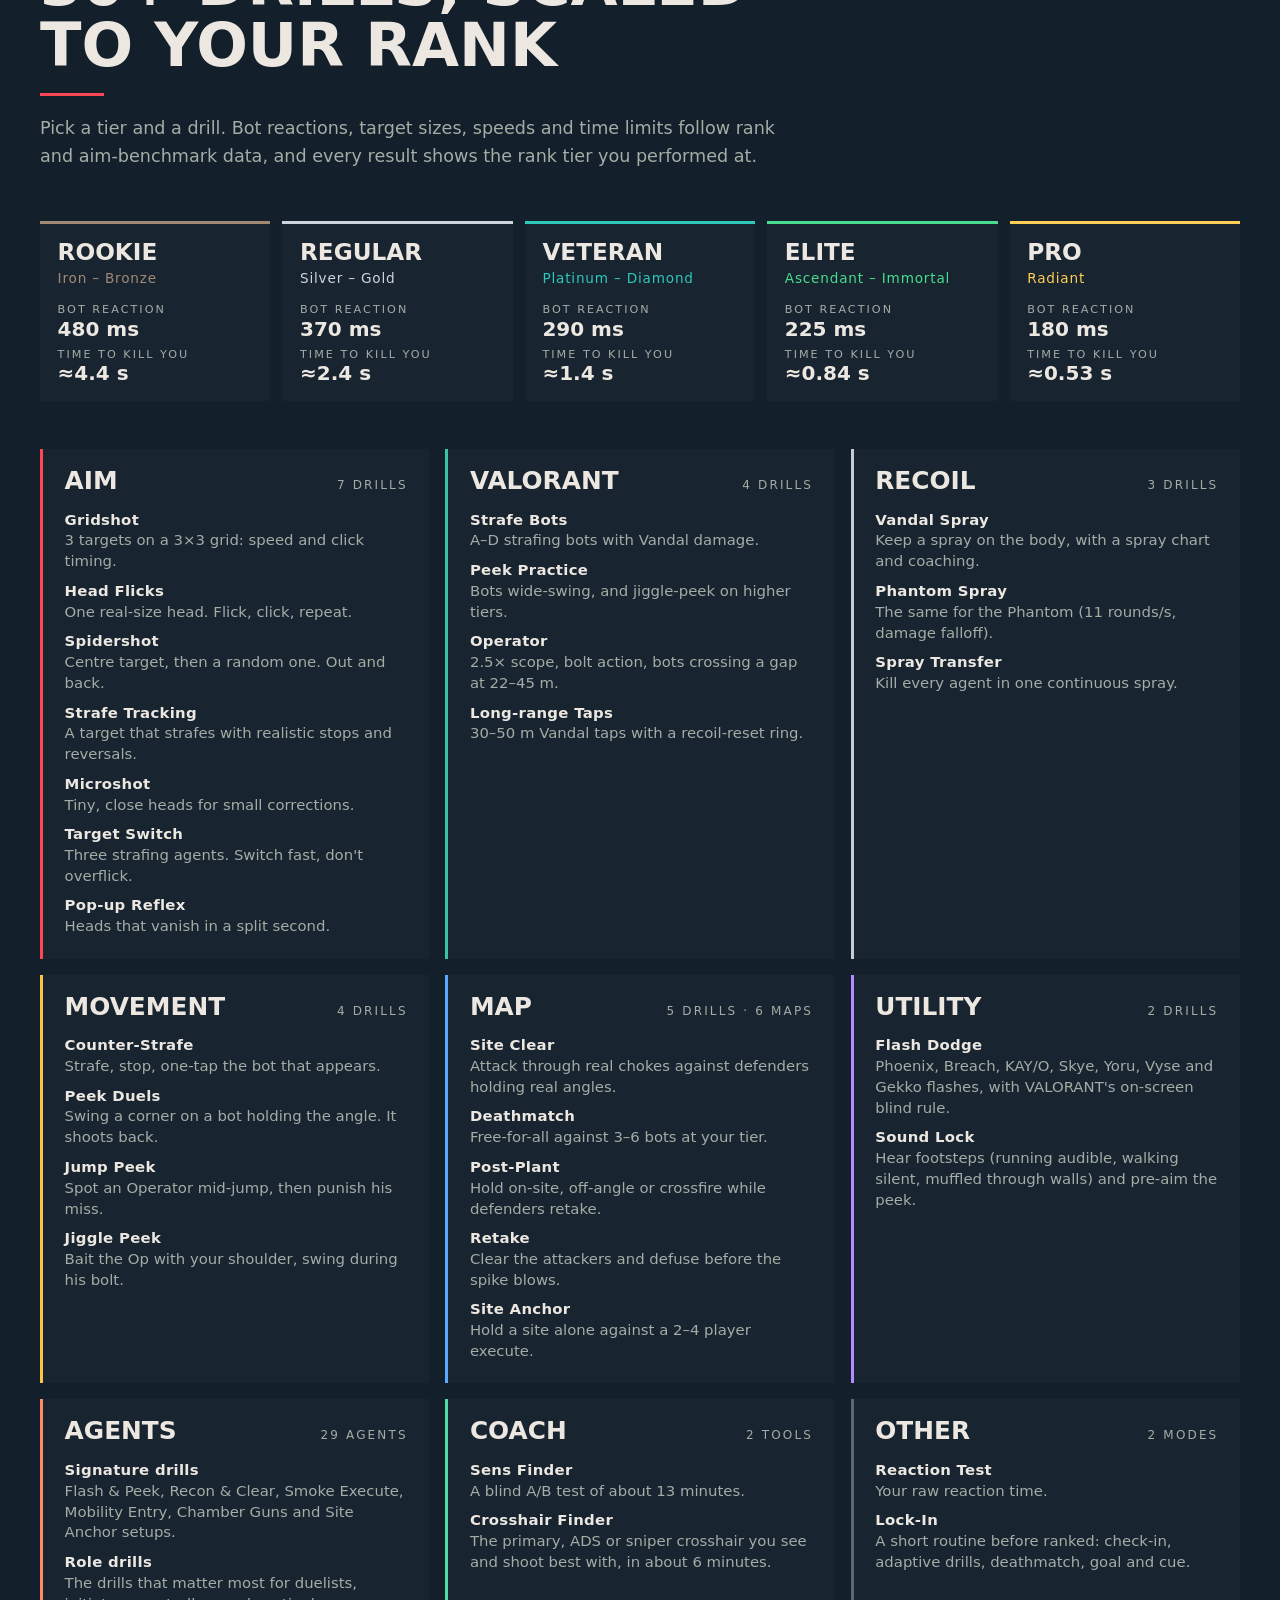
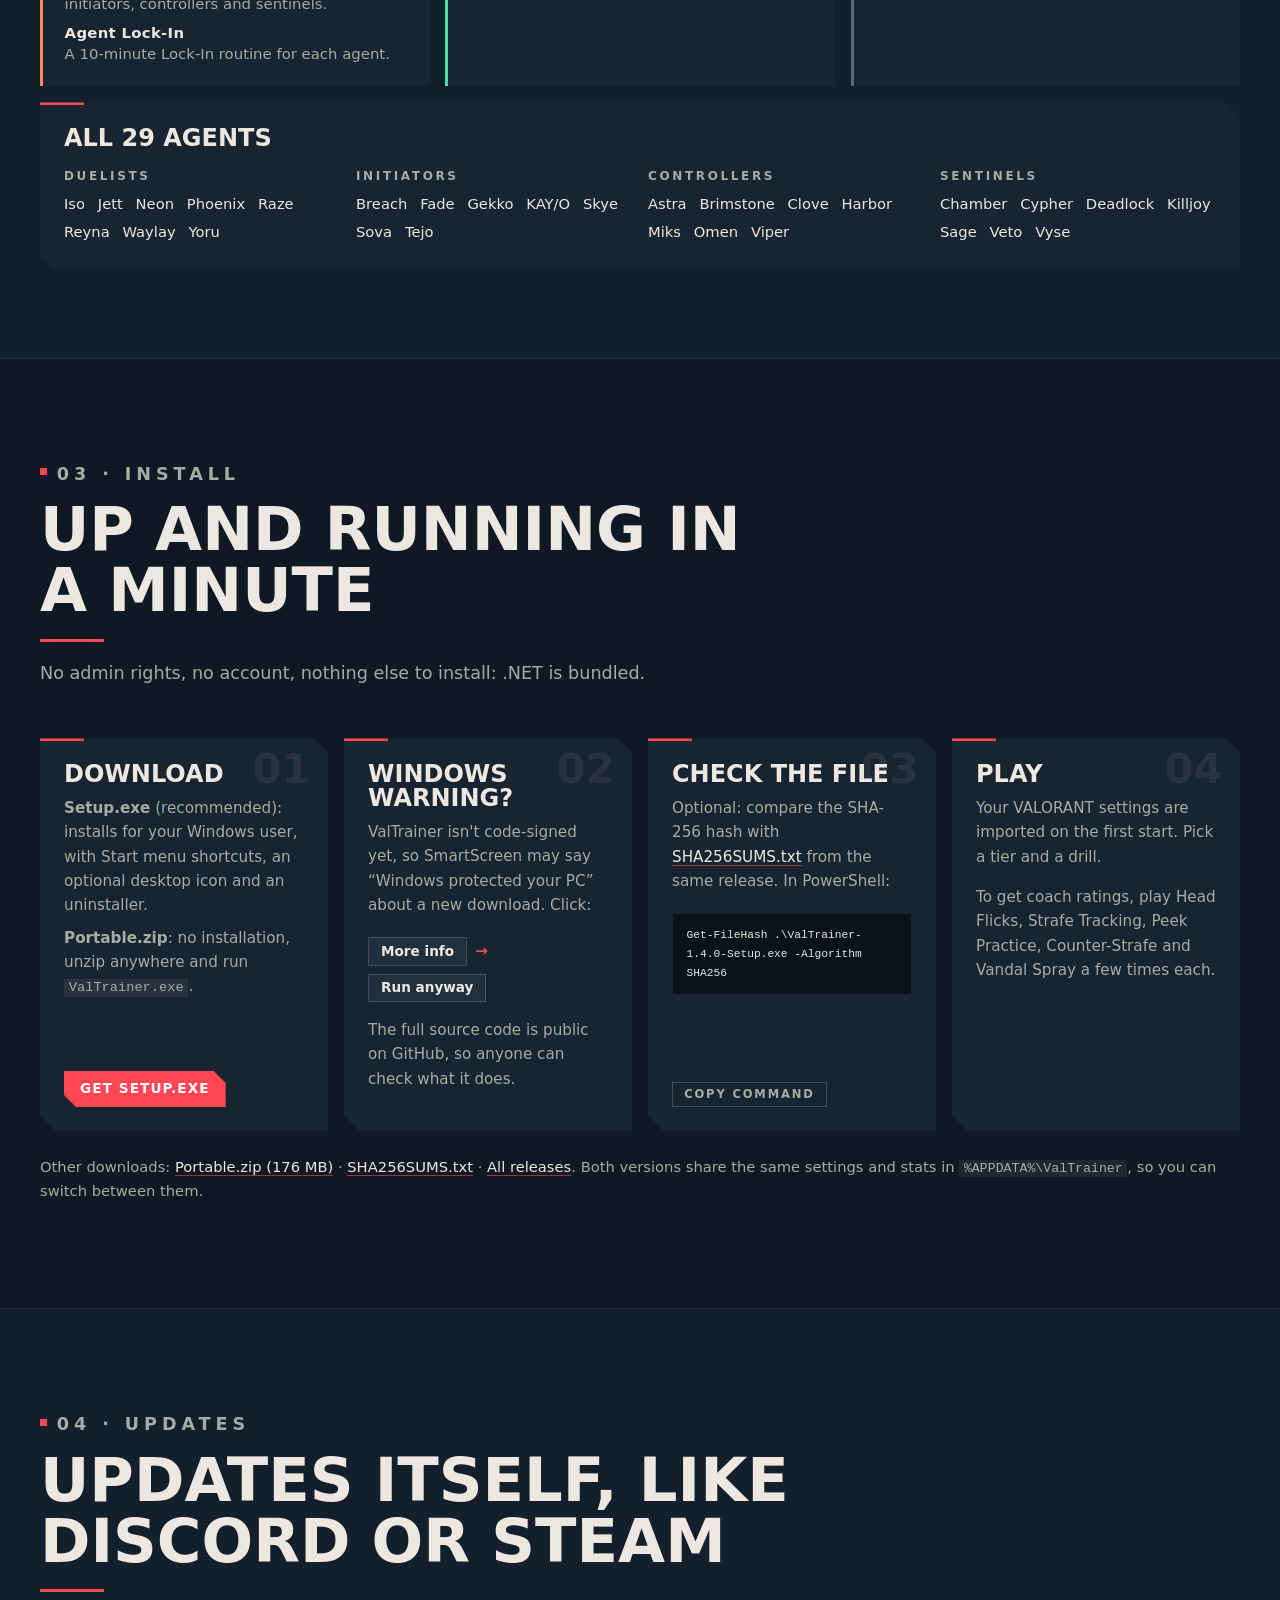
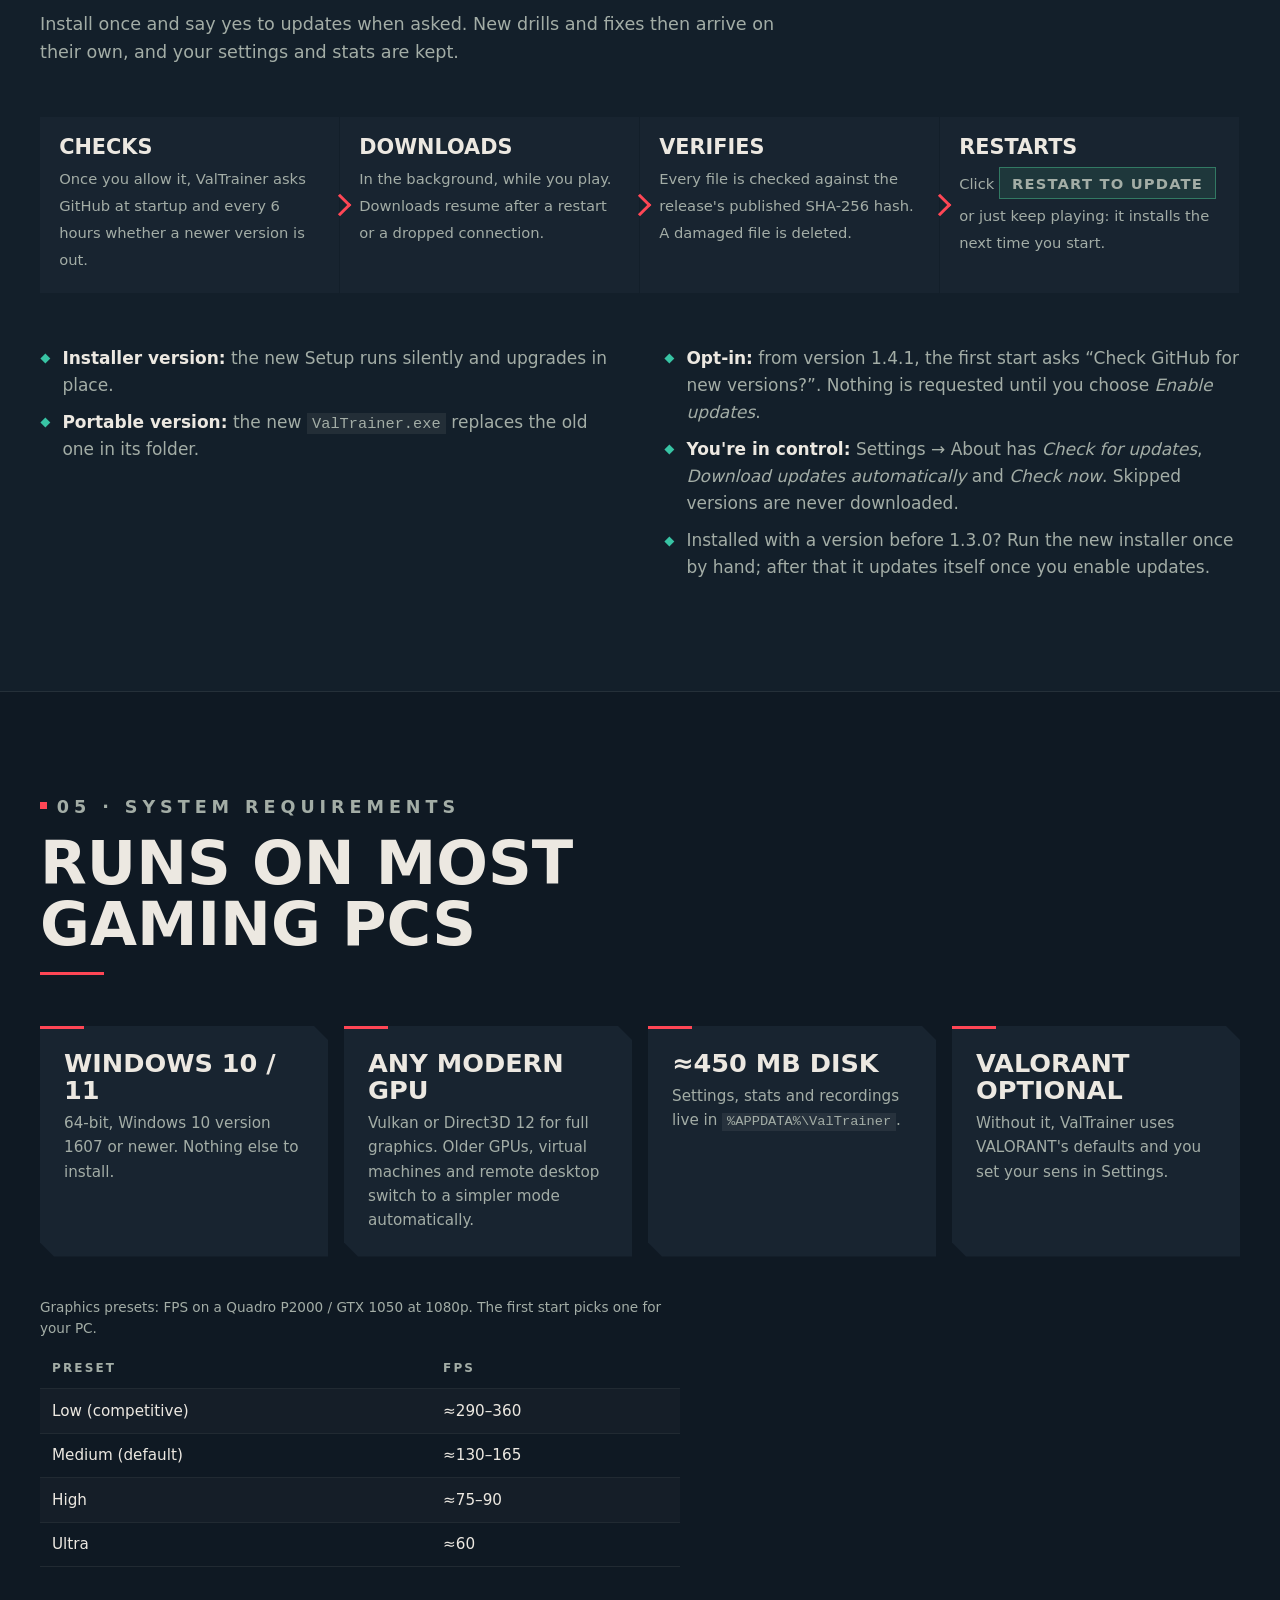
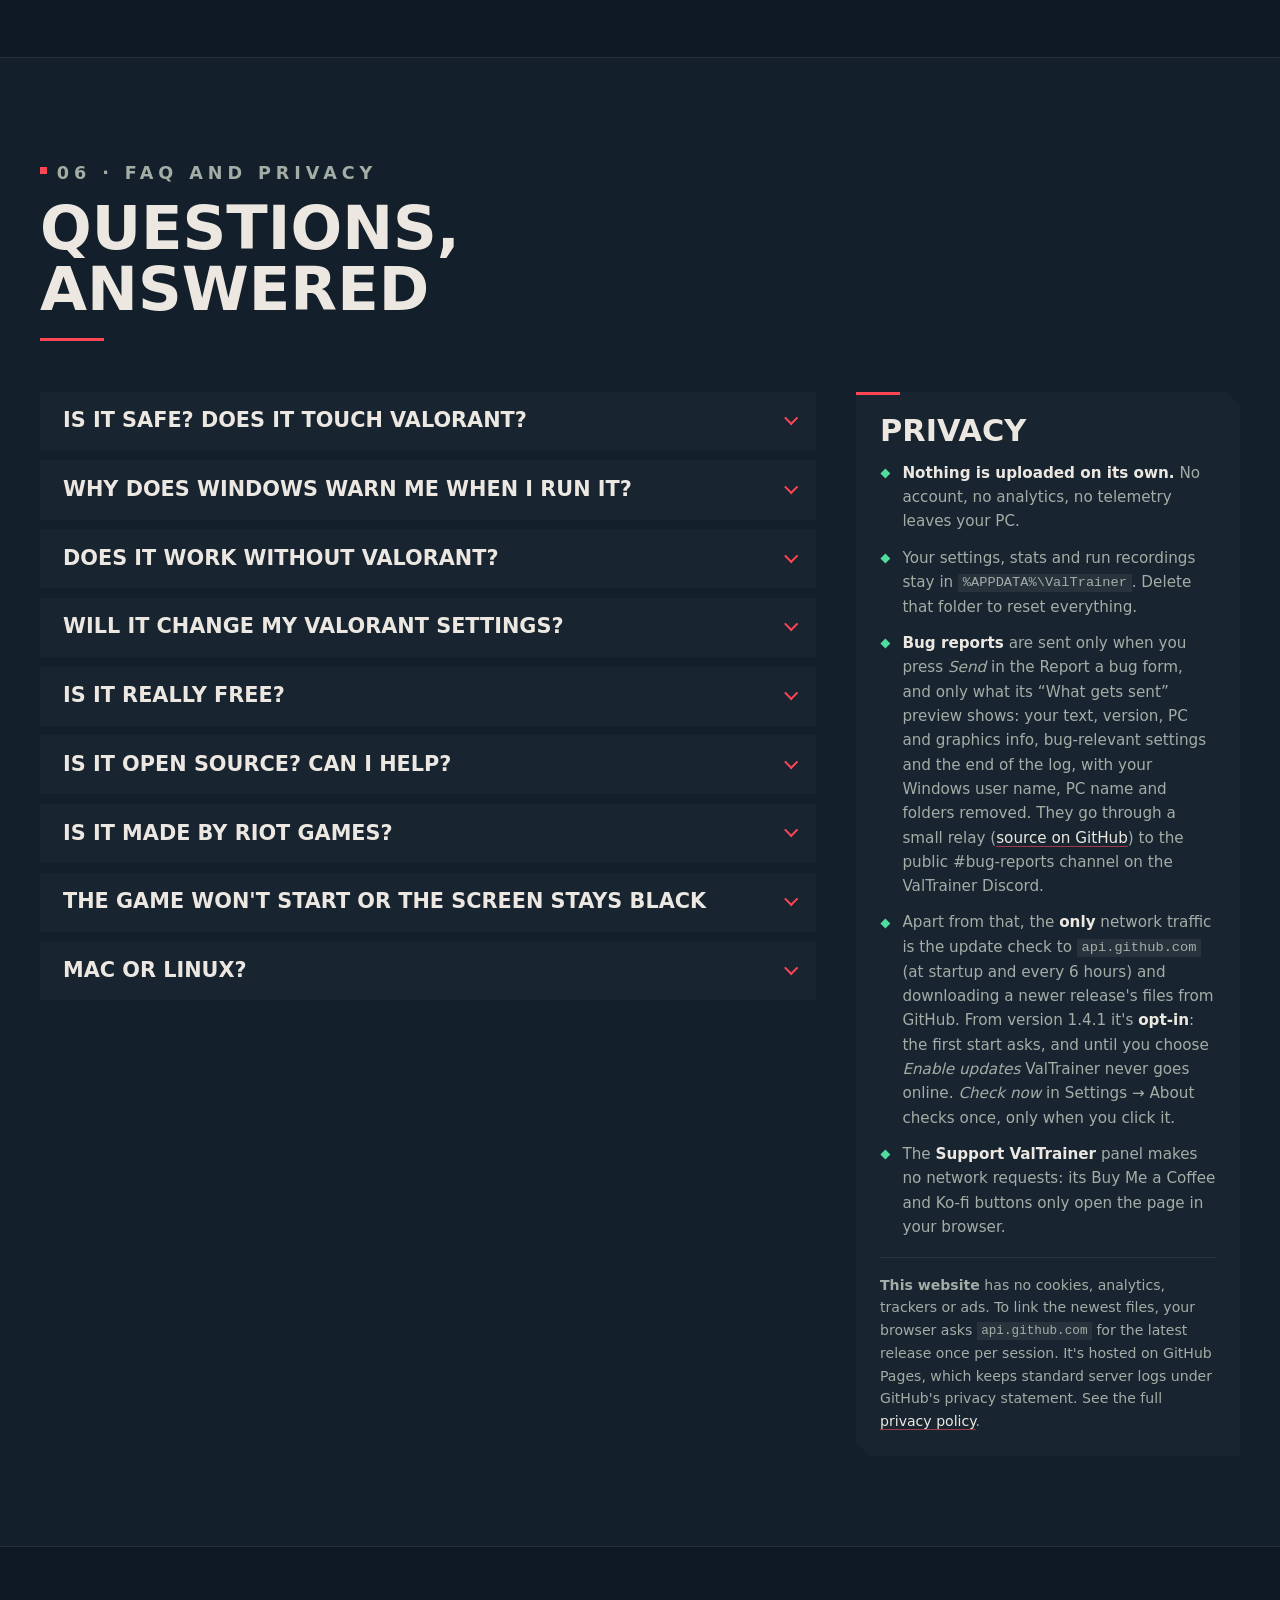
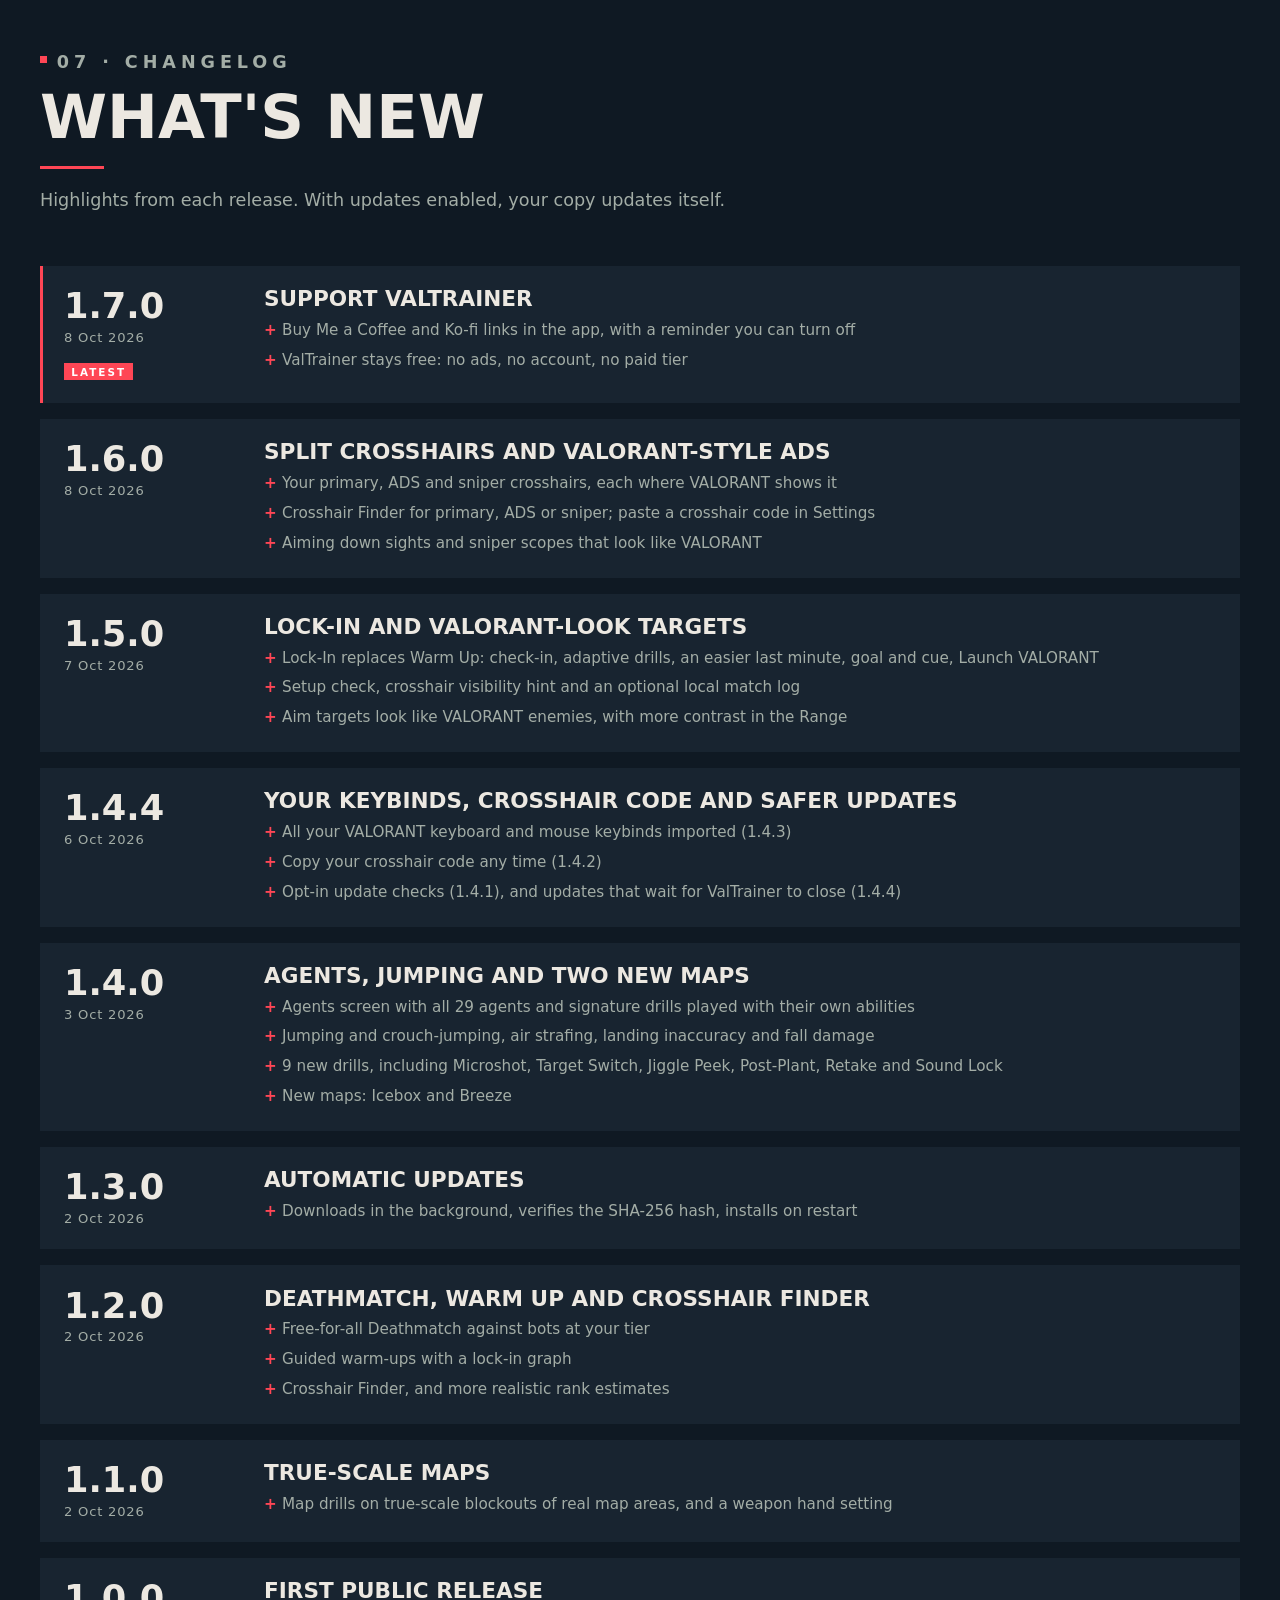
==== commit c888b969: "v1.9.0: in-app bug reports in the privacy text and FAQ Co-Authored-By: Claude Opus 5.5 <noreply@anth" ====
--- a/index.html
+++ b/index.html
@@ -123,7 +123,7 @@
           <li>Windows 10 / 11</li>
           <li>Free</li>
           <li>Open source</li>
-          <li>No account, nothing uploaded</li>
+          <li>No account, no telemetry</li>
         </ul>
         <p class="release-line">Latest: <a data-release-link href="https://github.com/idoraz1/ValTrainer/releases/latest"><span data-version-label>v1.7.0</span></a>,
           released <time data-date datetime="2026-10-08">8 Oct 2026</time> ·
@@ -651,9 +651,14 @@
     <aside class="panel privacy reveal" id="privacy" aria-labelledby="privacy-title">
       <h3 id="privacy-title">Privacy</h3>
       <ul>
-        <li><strong>Nothing is uploaded.</strong> No account, no analytics, no telemetry leaves your PC.</li>
+        <li><strong>Nothing is uploaded on its own.</strong> No account, no analytics, no telemetry leaves your PC.</li>
         <li>Your settings, stats and run recordings stay in <code>%APPDATA%\ValTrainer</code>. Delete that folder to reset everything.</li>
-        <li>The <strong>only</strong> network traffic is the update check to <code>api.github.com</code> (at startup
+        <li><strong>Bug reports</strong> are sent only when you press <i>Send</i> in the Report a bug form, and only what
+          its “What gets sent” preview shows: your text, version, PC and graphics info, bug-relevant settings and the end of
+          the log, with your Windows user name, PC name and folders removed. They go through a small relay
+          (<a href="https://github.com/idoraz1/ValTrainer/tree/main/tools/bug-relay">source on GitHub</a>) to the public
+          #bug-reports channel on the ValTrainer Discord.</li>
+        <li>Apart from that, the <strong>only</strong> network traffic is the update check to <code>api.github.com</code> (at startup
           and every 6 hours) and downloading a newer release's files from GitHub. From version 1.4.1 it's
           <strong>opt-in</strong>: the first start asks, and until you choose <i>Enable updates</i> ValTrainer never goes
           online. <i>Check now</i> in Settings → About checks once, only when you click it.</li>
@@ -733,7 +738,8 @@
           <p>Use the Start menu shortcut <strong>“ValTrainer (safe graphics)”</strong>, or run
             <code>ValTrainer.exe --rendering-method gl_compatibility</code>. In that mode the first start can freeze for up
             to about 30 s while shaders compile; later starts are fast. Still stuck?
-            <a href="https://github.com/idoraz1/ValTrainer/issues/new/choose">Open a bug report</a> (Settings → About can copy your system info).</p>
+            Press <strong>REPORT A BUG</strong> on the menu (from version 1.9.0) to send us your system info and log, or
+            <a href="https://github.com/idoraz1/ValTrainer/issues/new/choose">open a bug report on GitHub</a>.</p>
         </div>
       </details>
       <details>
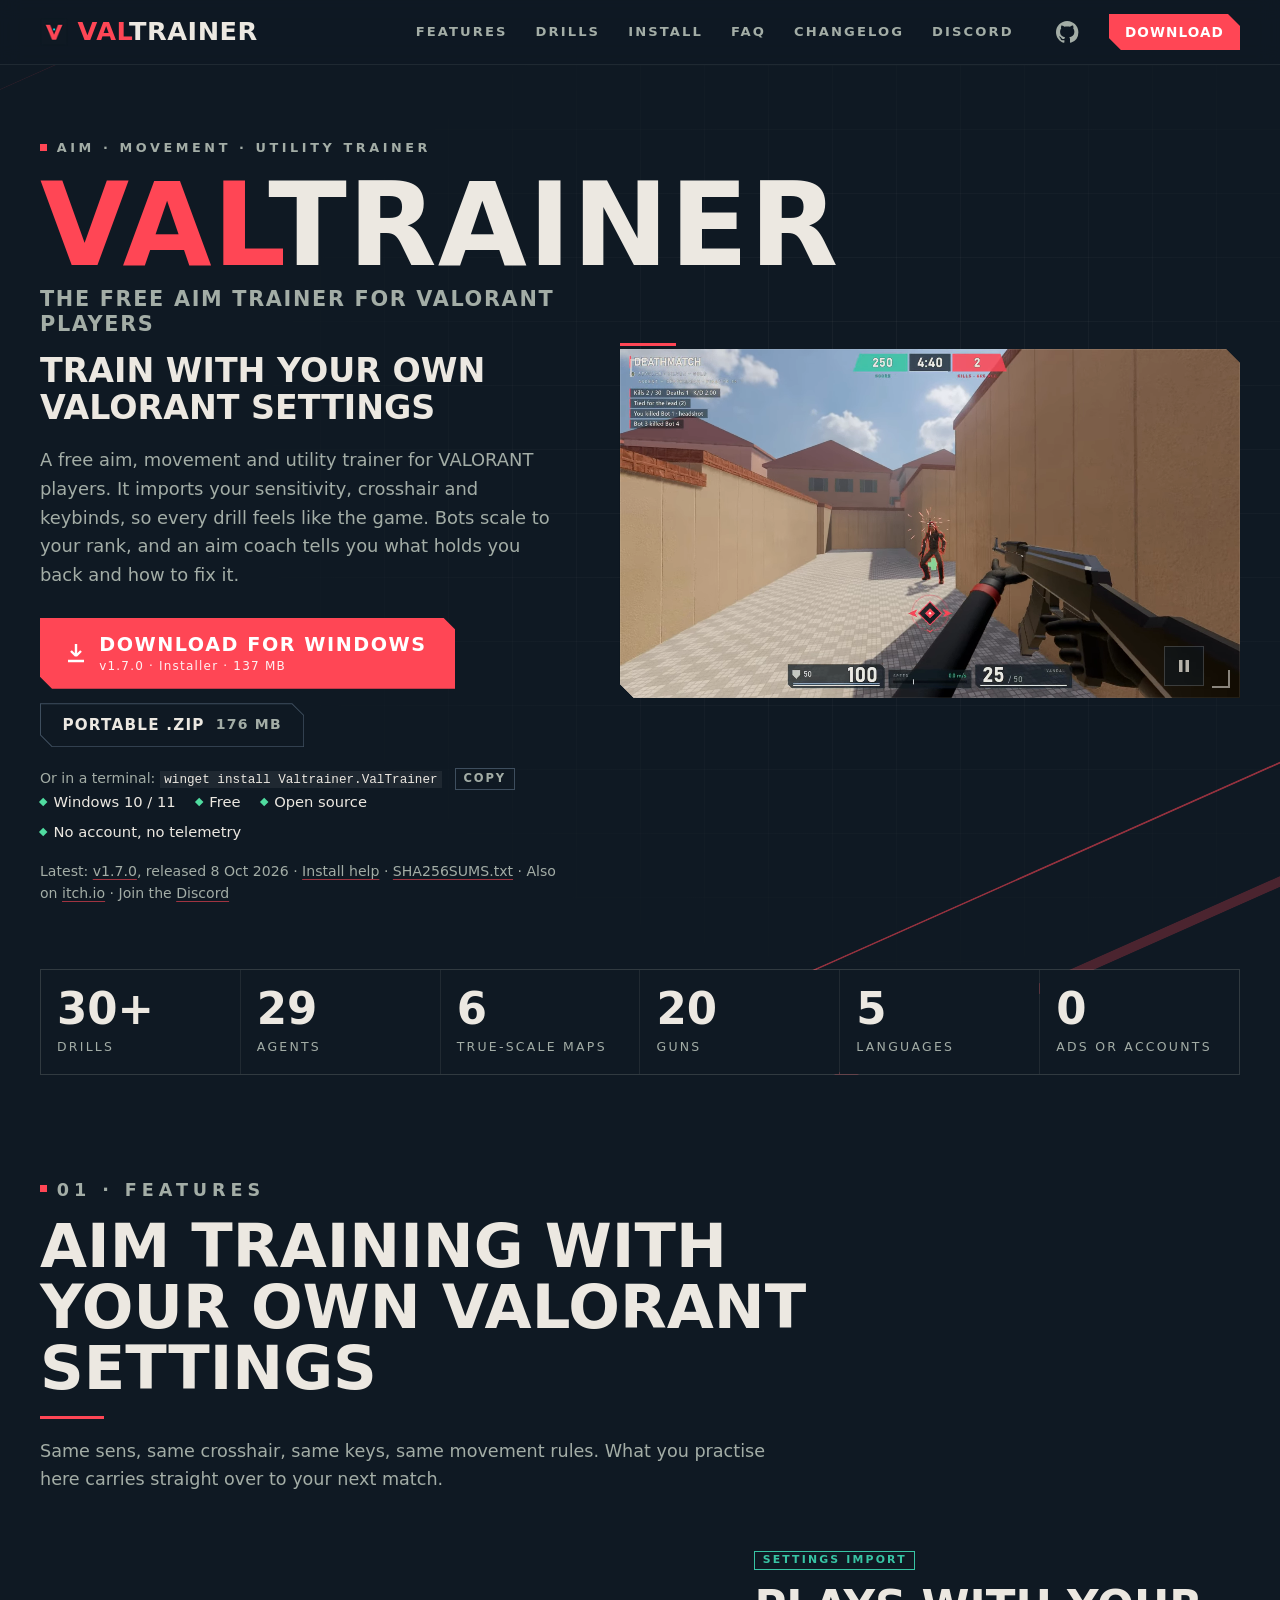
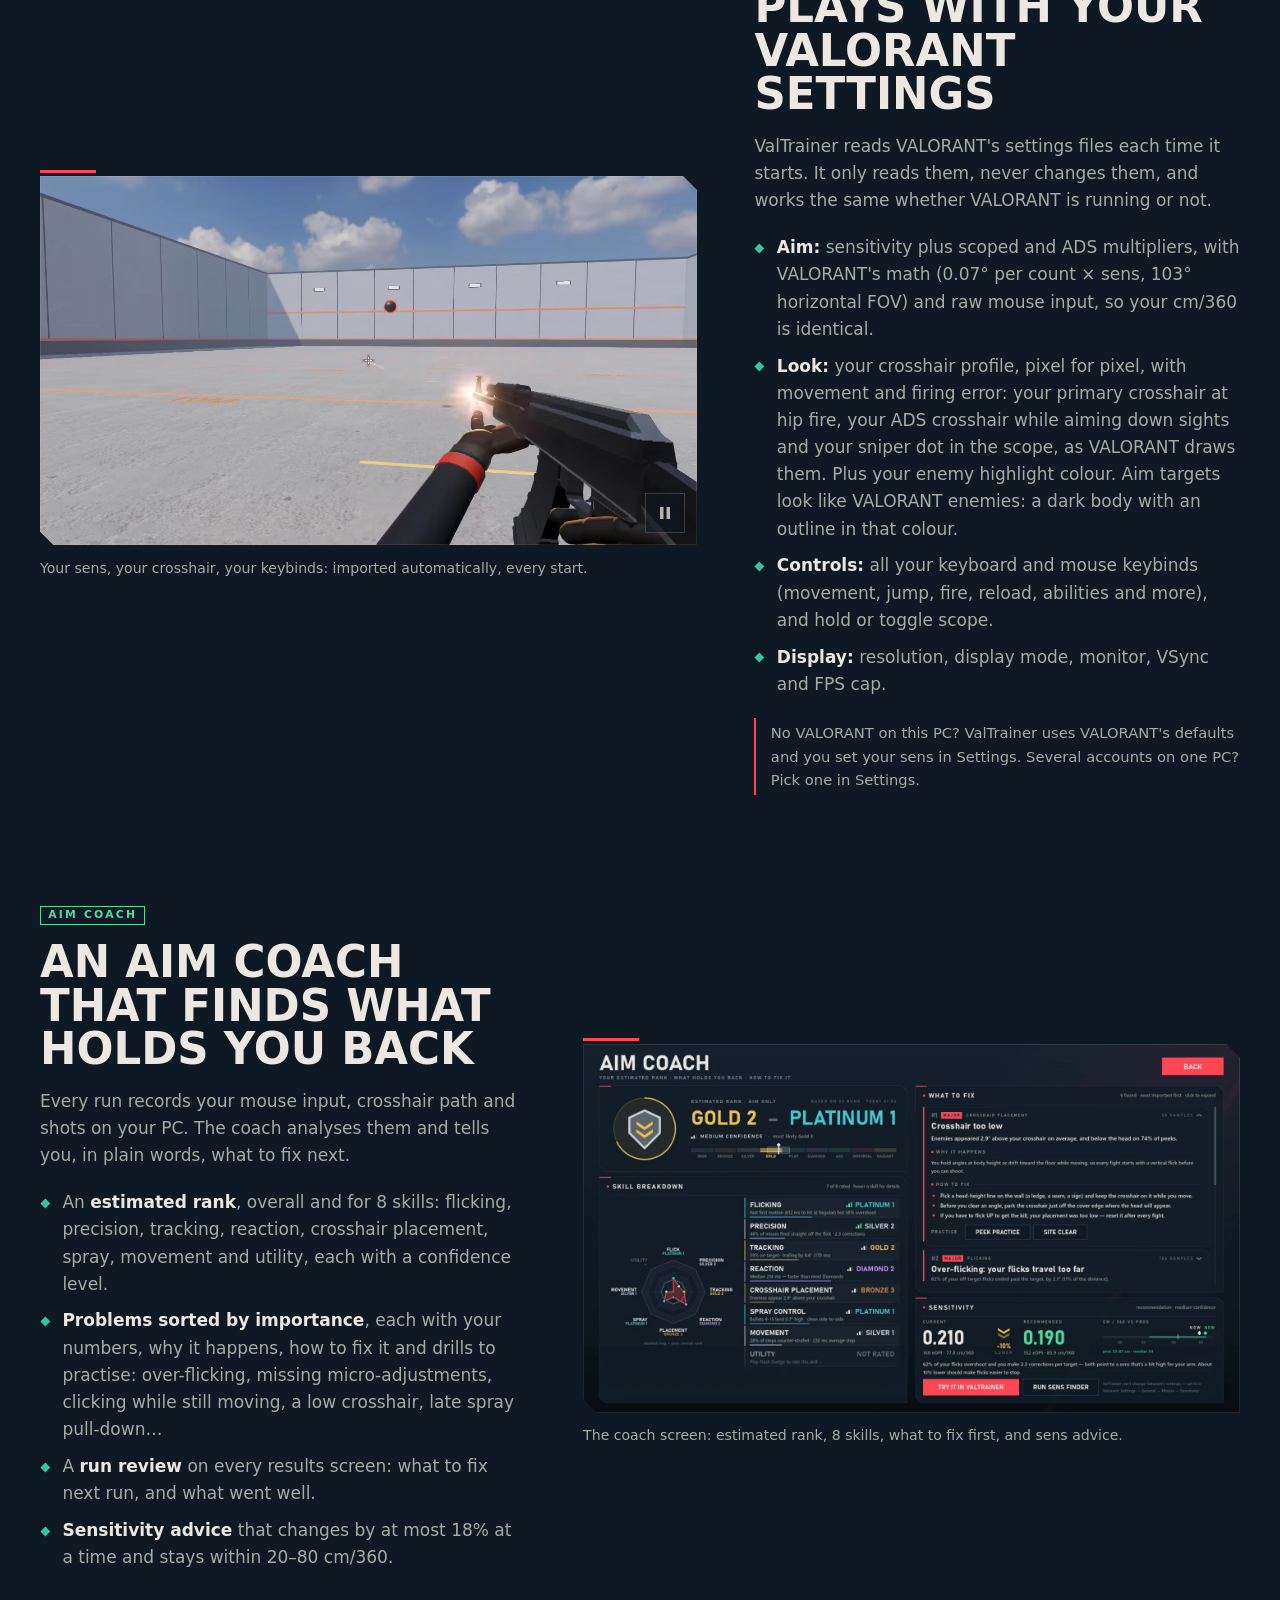
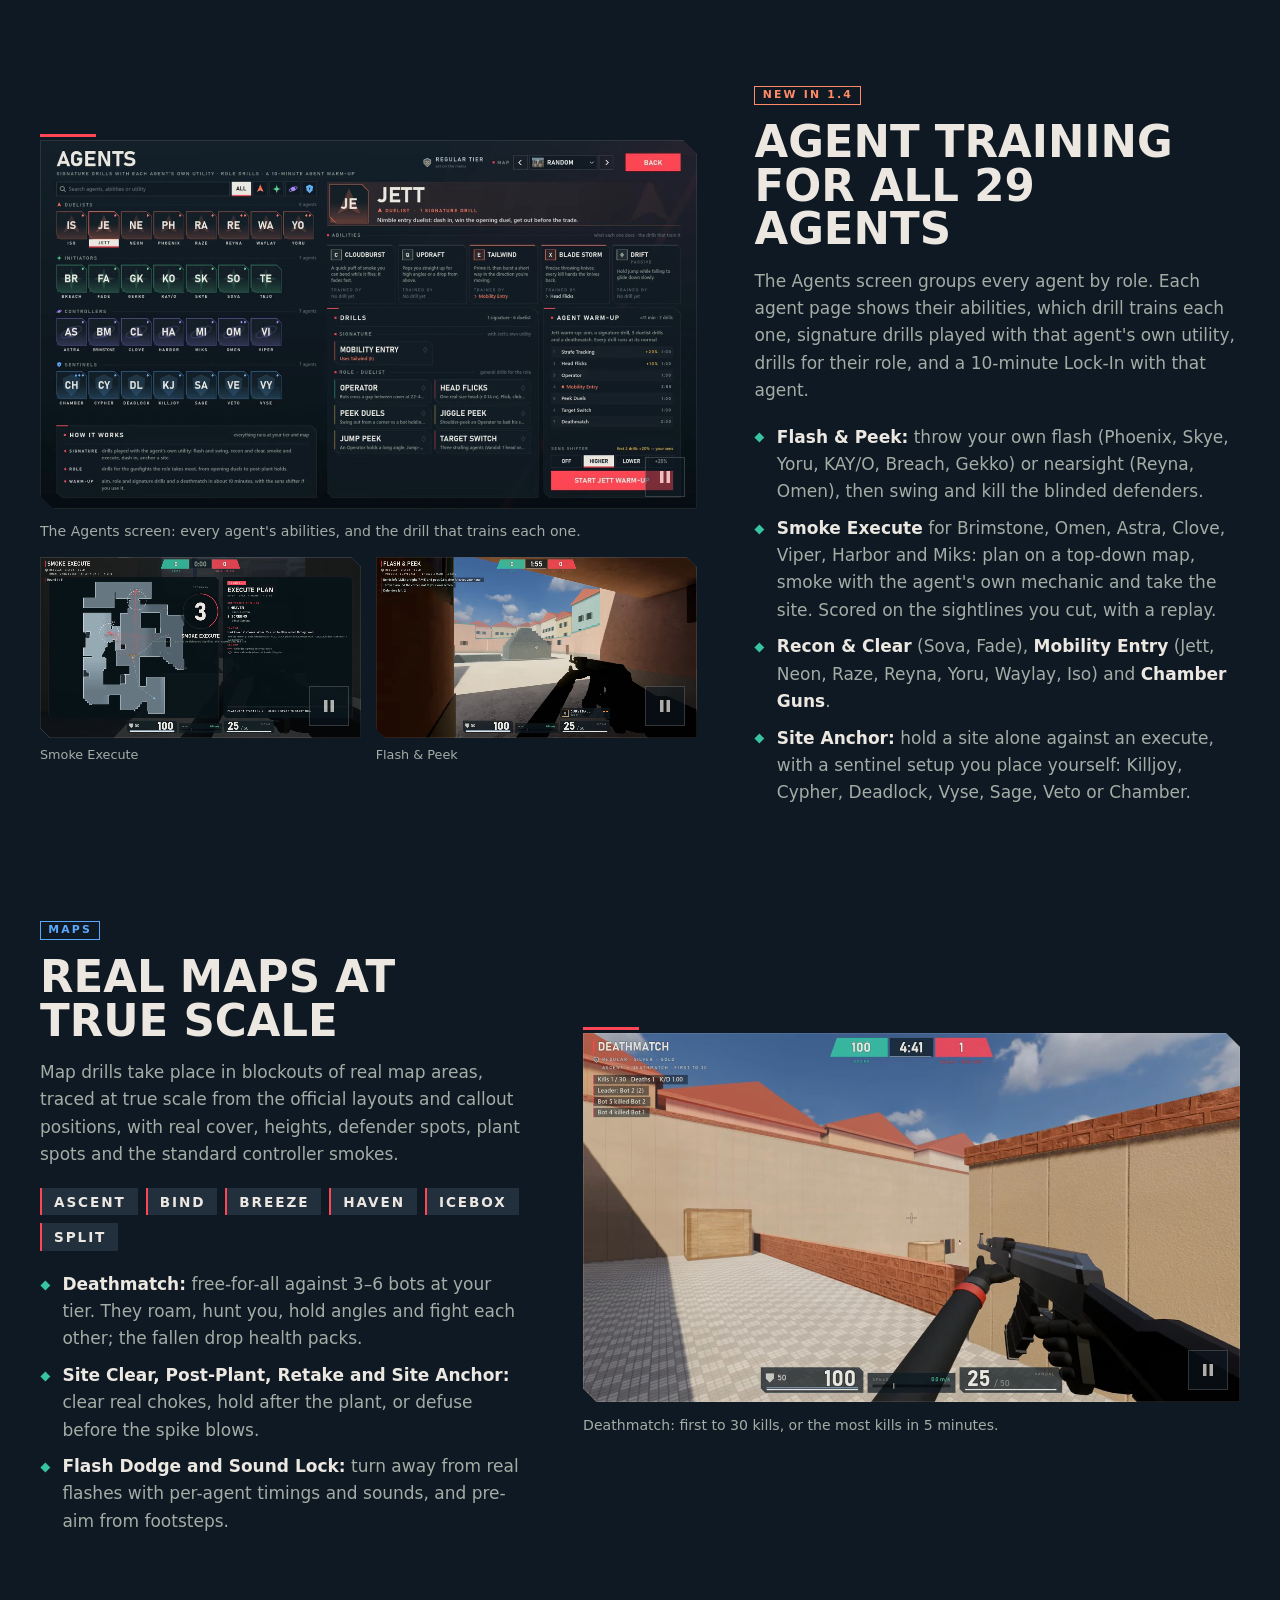
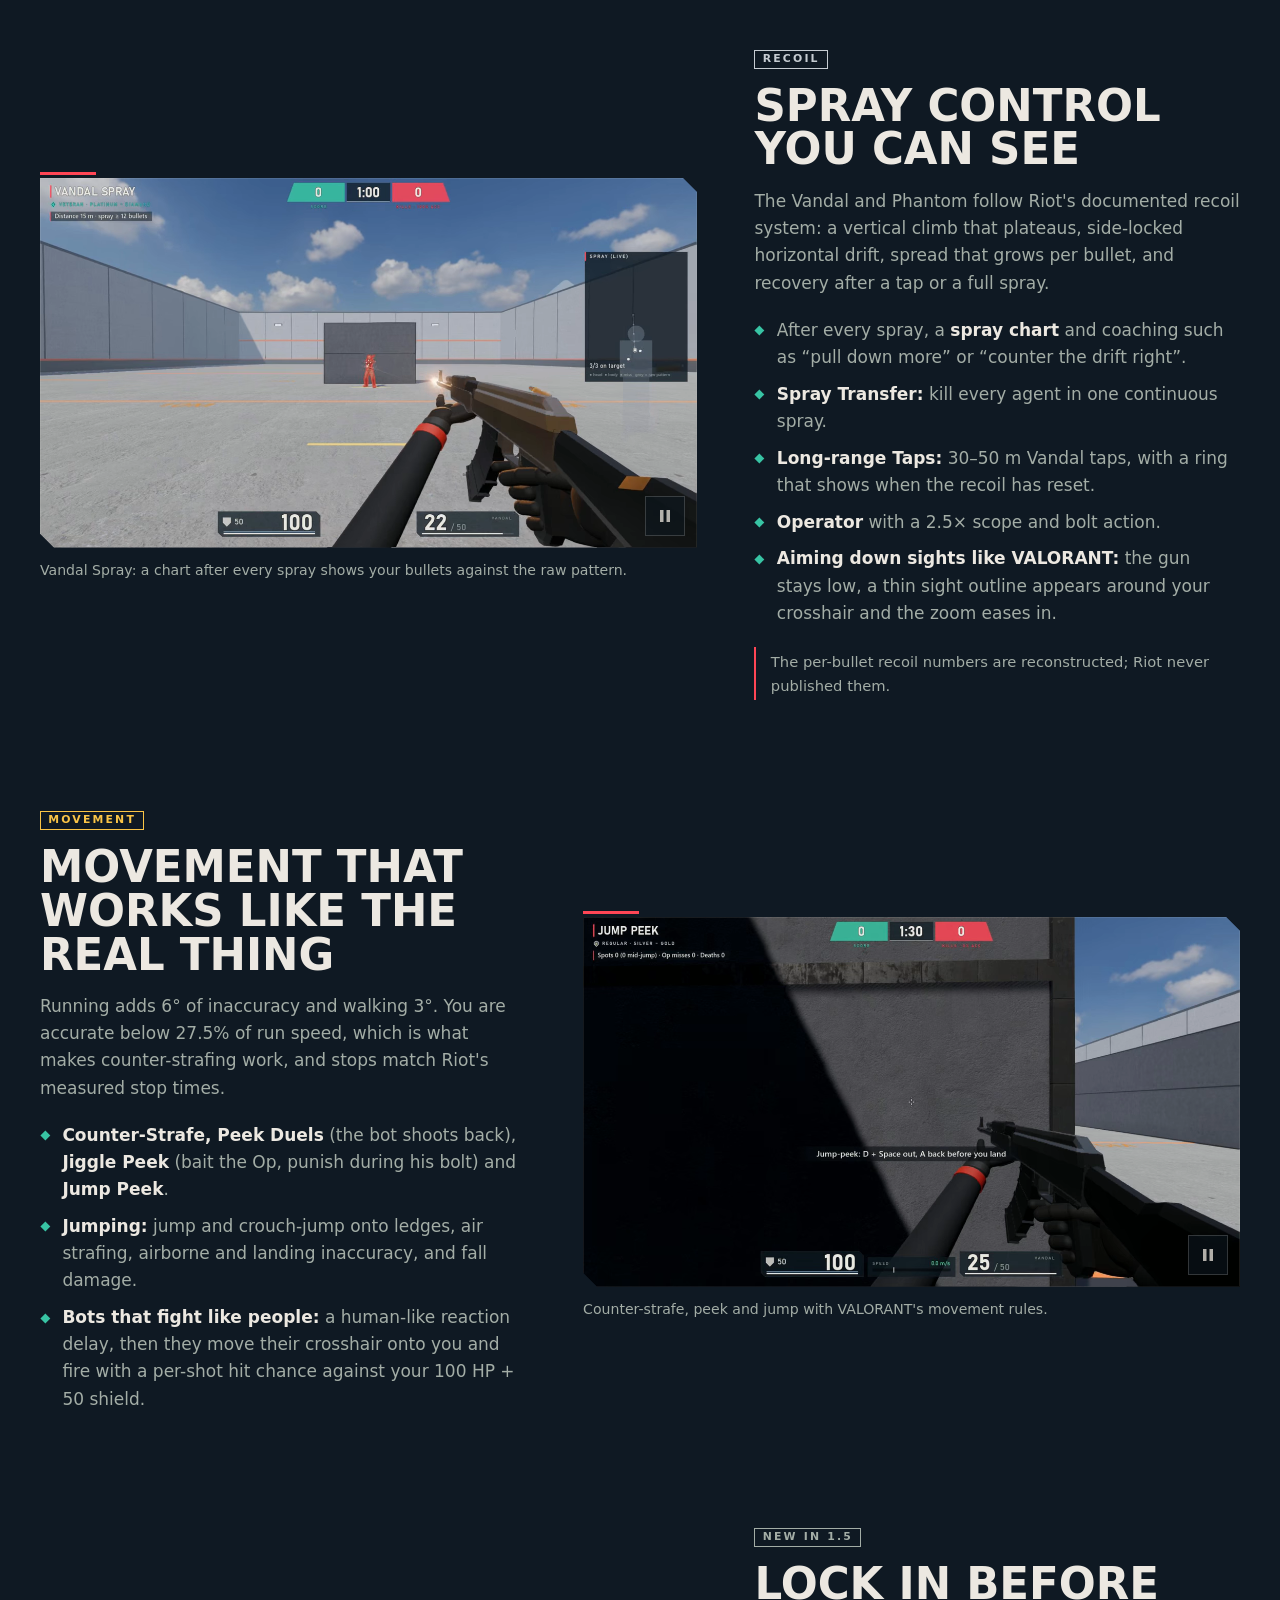
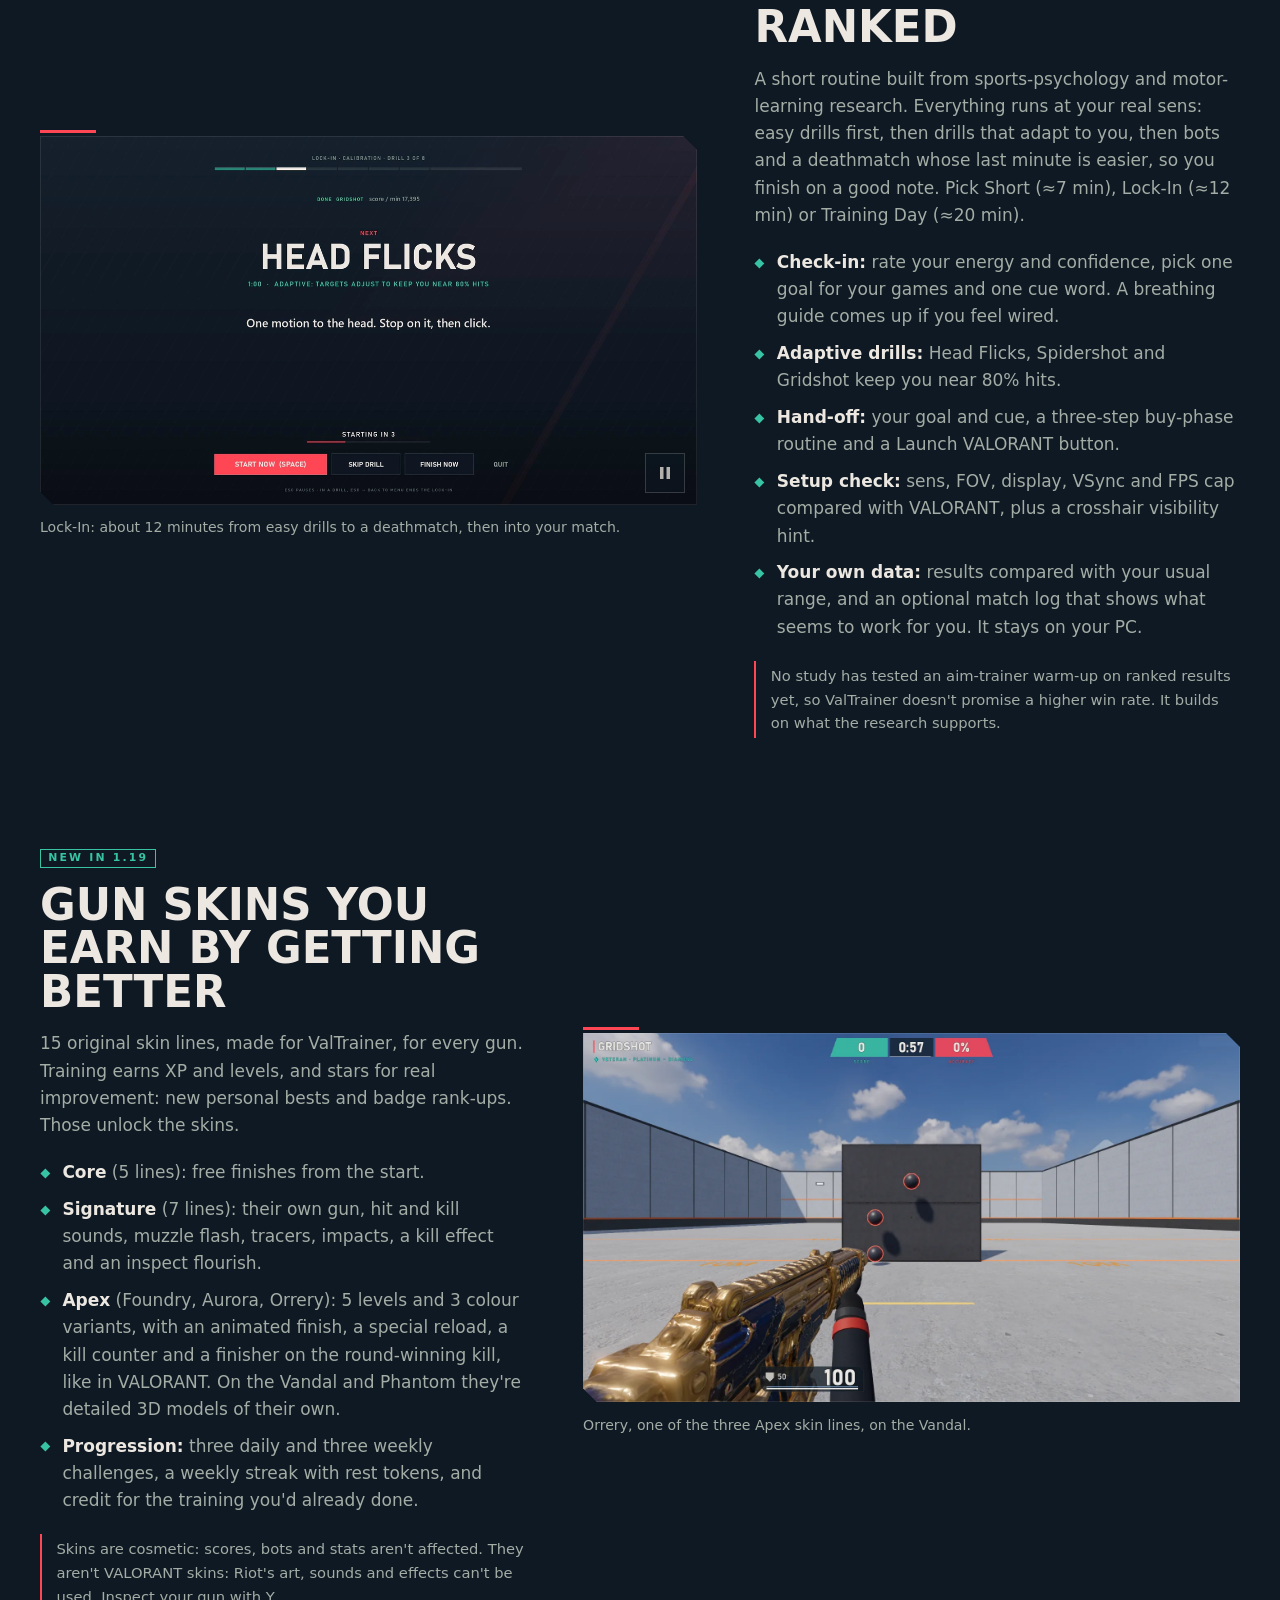
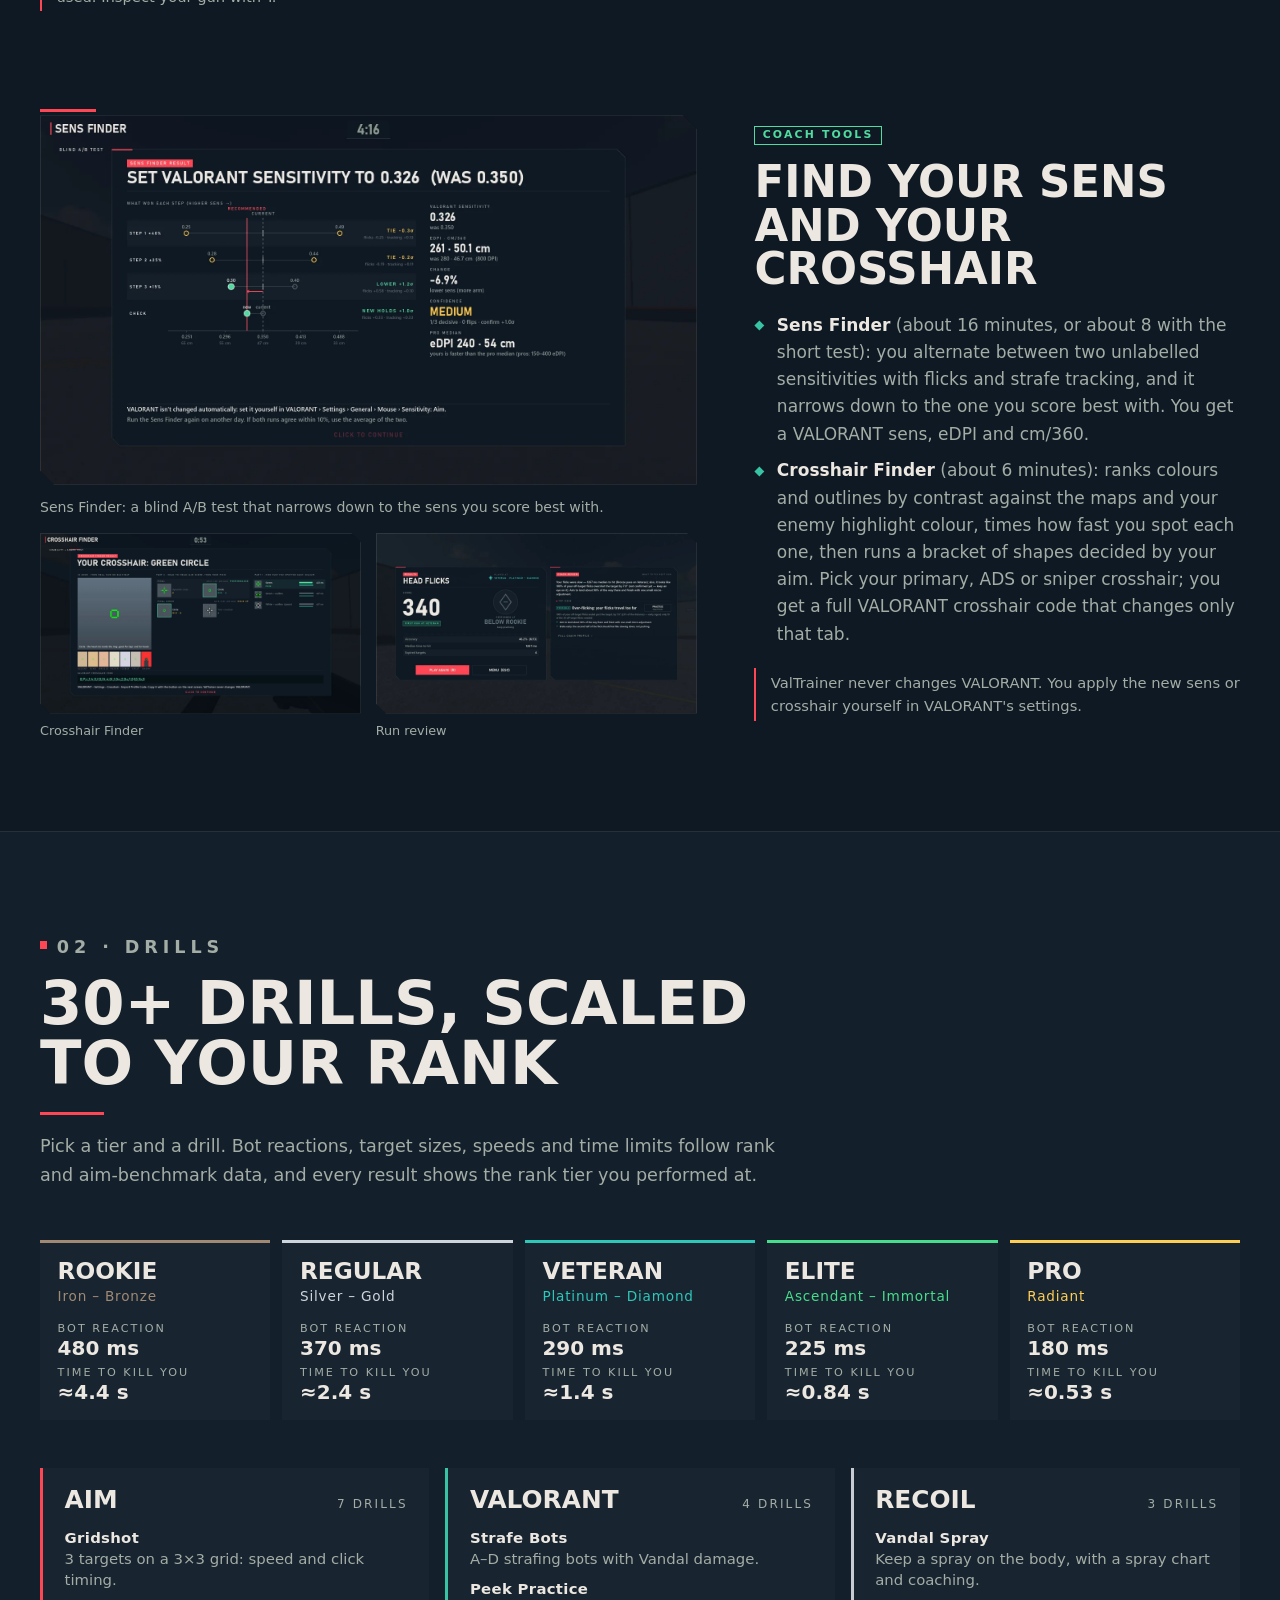
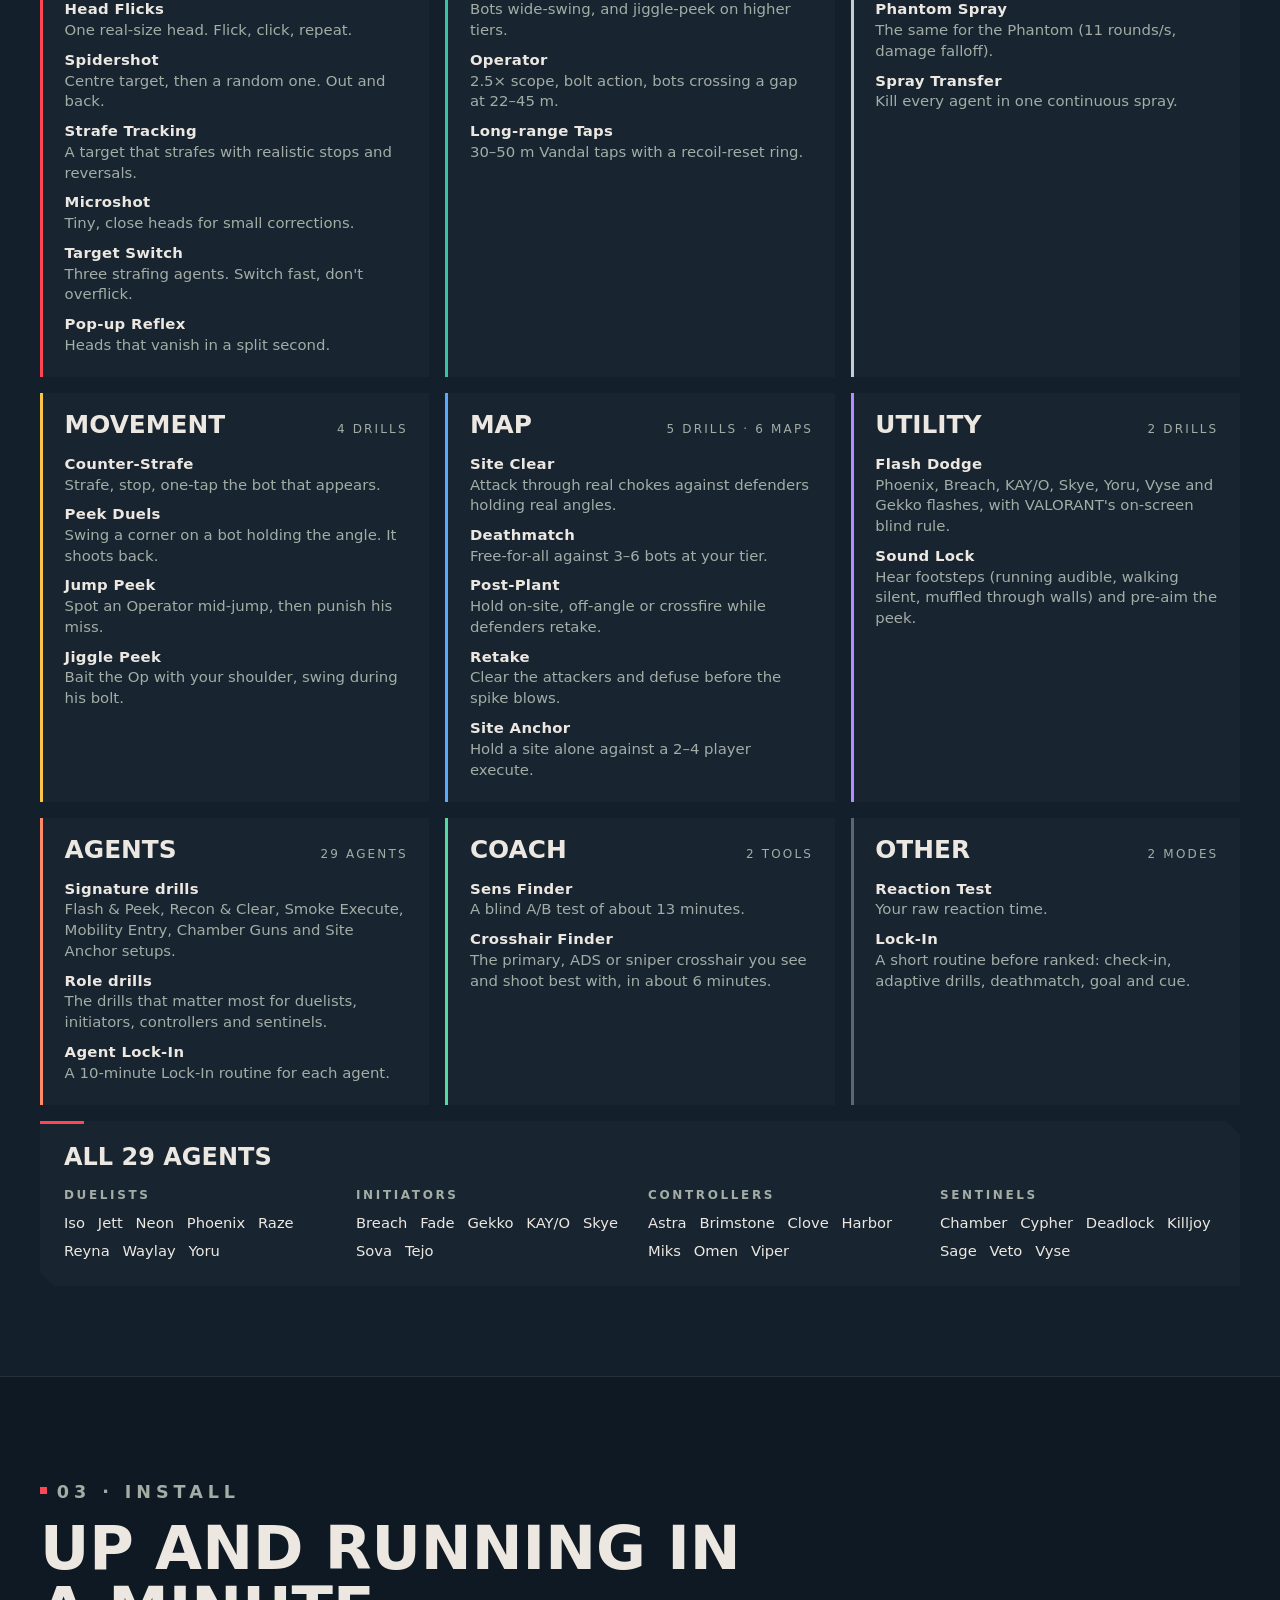
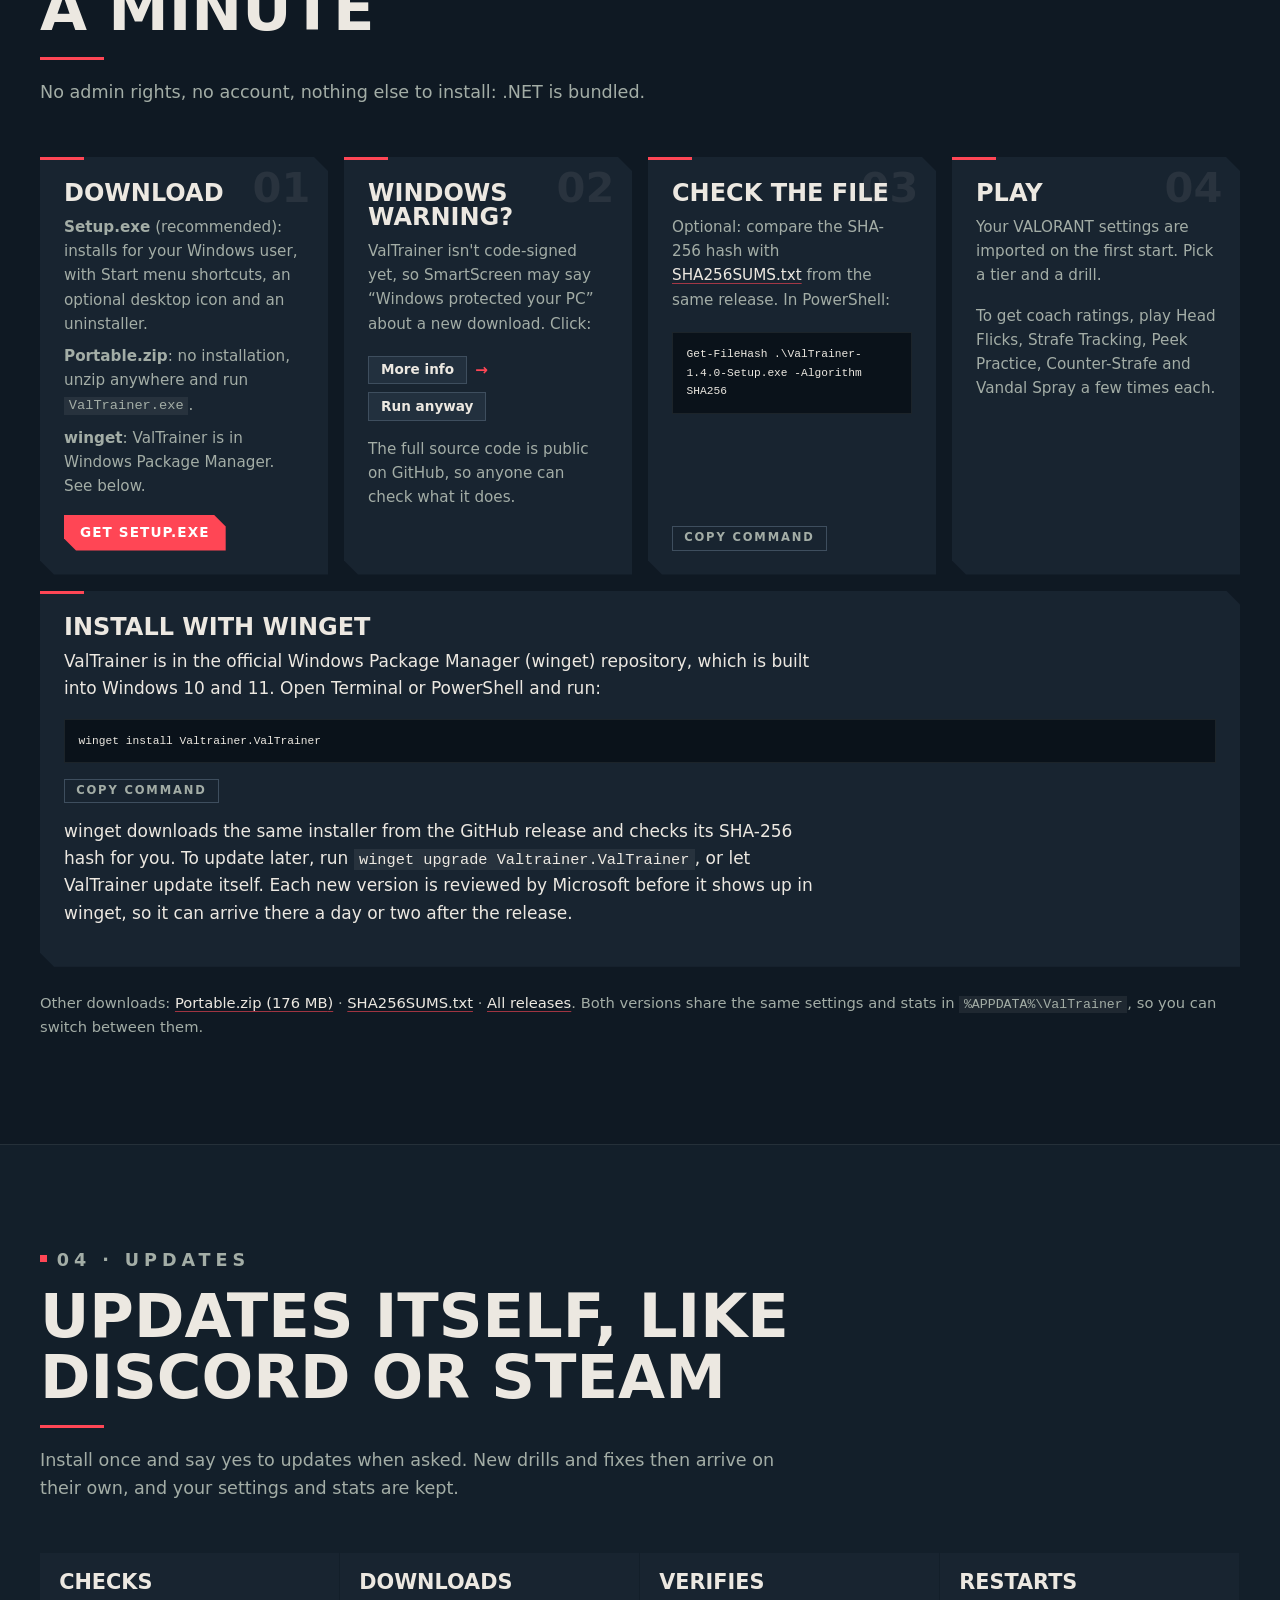
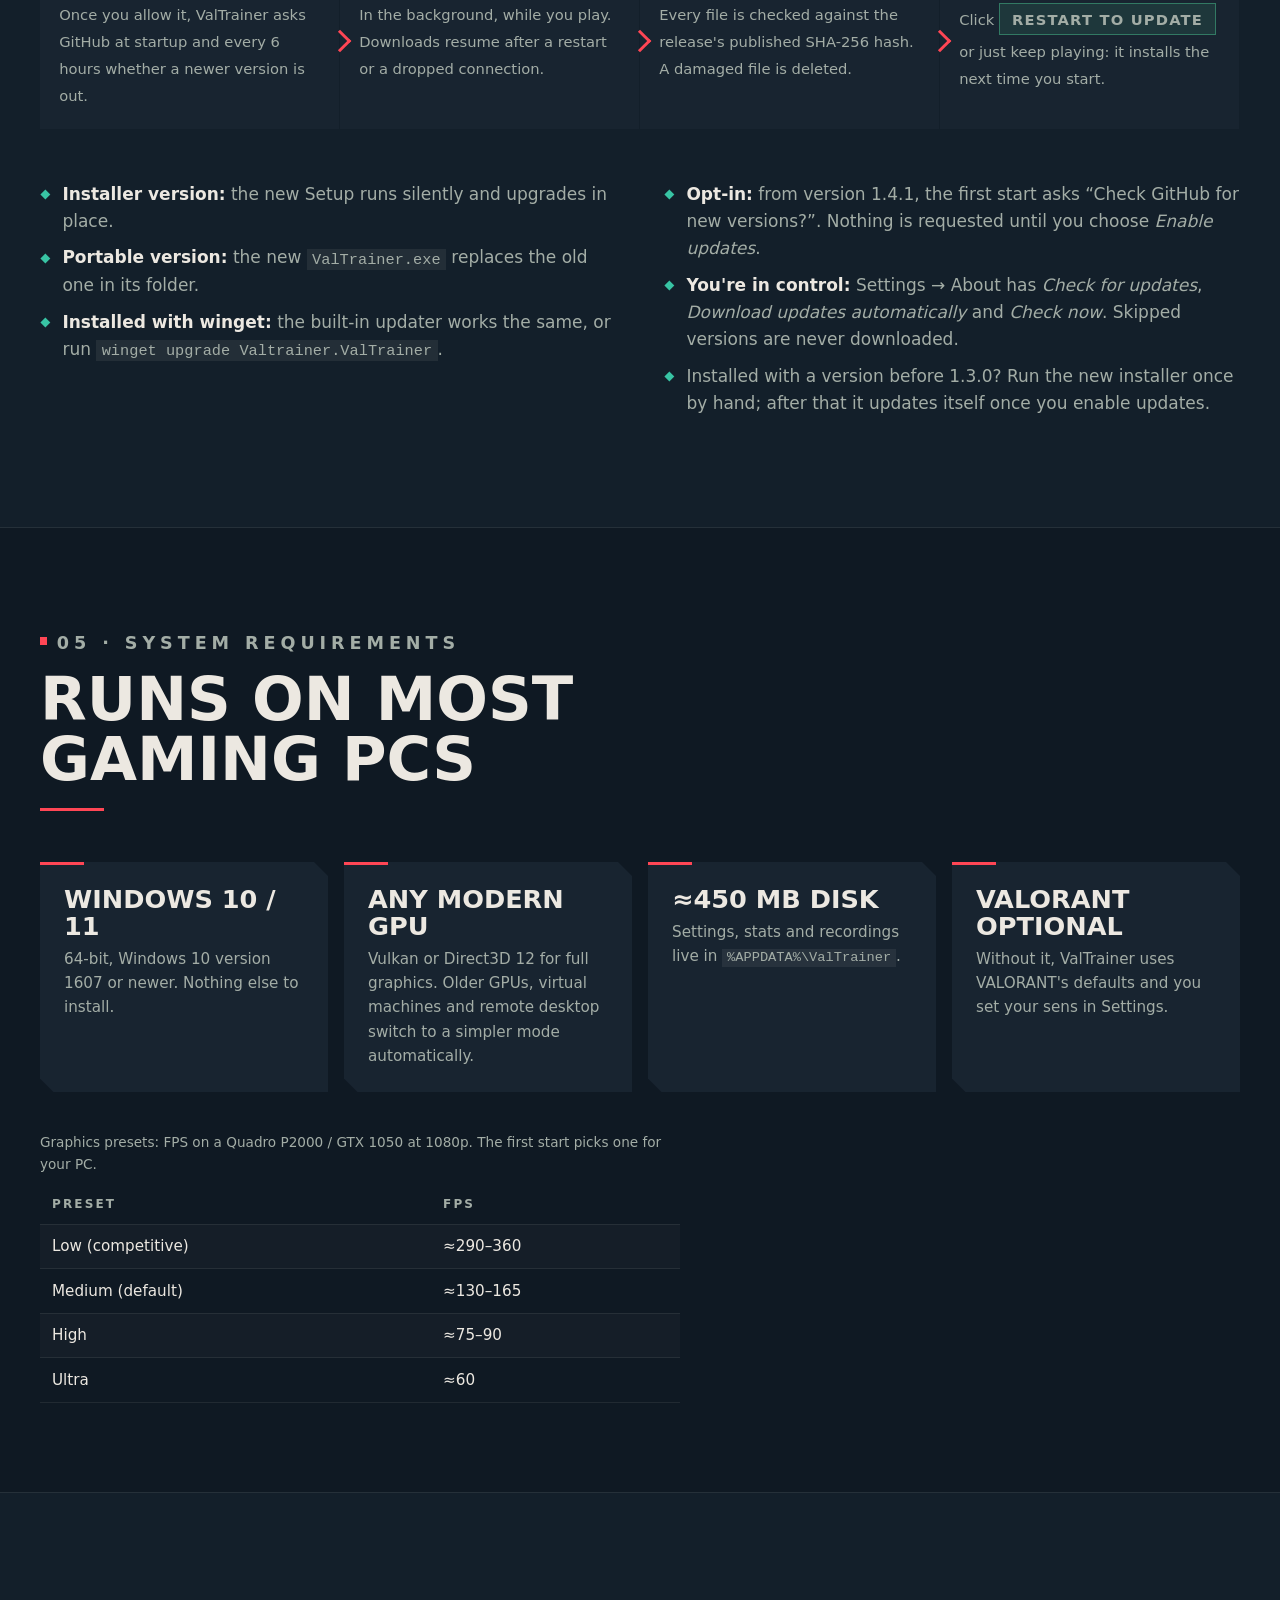
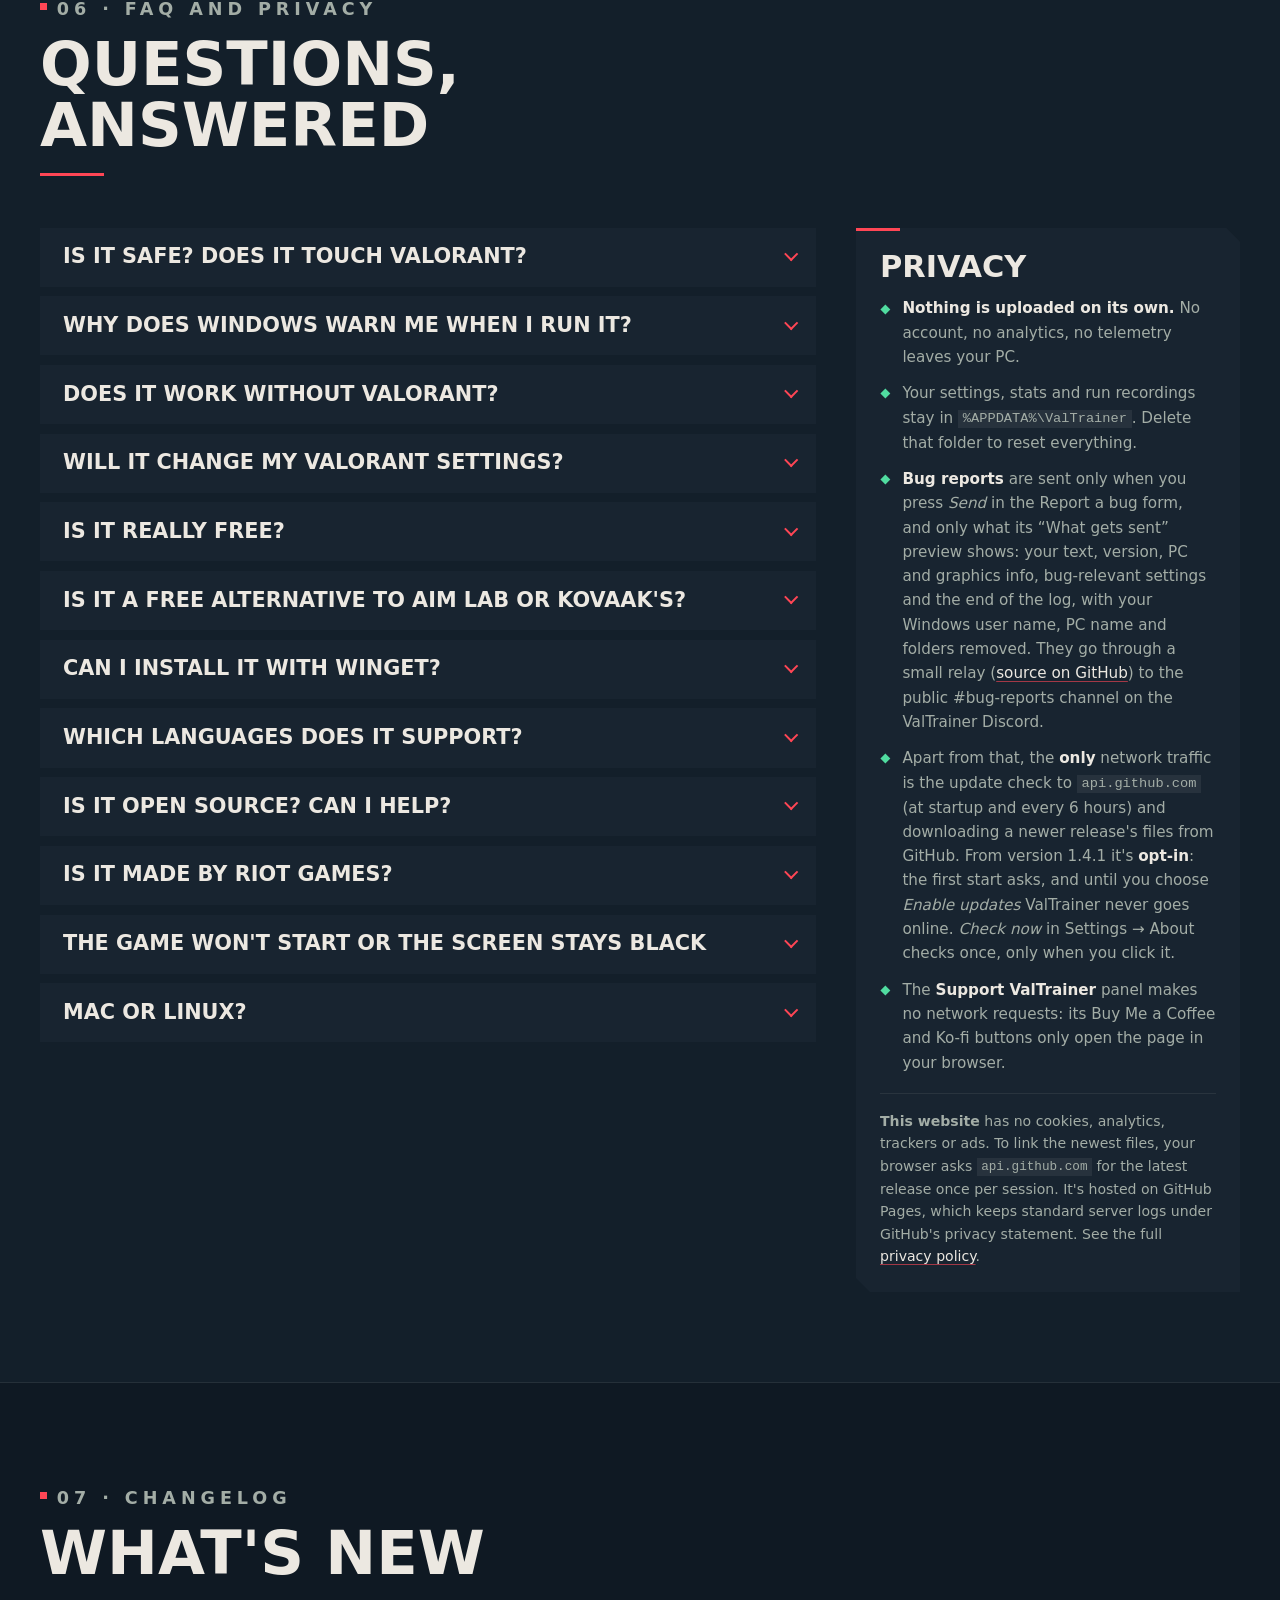
==== commit 1e88b6e1: "v1.19.0: winget install, skins and progression, 5 languages, changelog 1.8-1.19; SEO title/descripti" ====
--- a/index.html
+++ b/index.html
@@ -3,8 +3,8 @@
 <head>
 <meta charset="utf-8">
 <meta name="viewport" content="width=device-width, initial-scale=1">
-<title>ValTrainer · Free VALORANT aim, movement and utility trainer for Windows</title>
-<meta name="description" content="ValTrainer is a free, open-source aim, movement and utility trainer for VALORANT players. It imports your sensitivity, crosshair and keybinds, coaches your aim, and has 30+ drills, all 29 agents and 6 true-scale maps. Windows 10/11.">
+<title>ValTrainer: Free Aim Trainer for VALORANT Players (Windows)</title>
+<meta name="description" content="Free, open-source aim trainer that imports your VALORANT sens, crosshair and keybinds. Aim coach, 30+ drills, 29 agents, spray control for 20 guns. Windows.">
 <link rel="canonical" href="https://valtrainer.github.io/">
 <meta name="theme-color" content="#0f1923">
 <meta name="color-scheme" content="dark">
@@ -12,16 +12,16 @@
 
 <meta property="og:type" content="website">
 <meta property="og:site_name" content="ValTrainer">
-<meta property="og:title" content="ValTrainer · Free VALORANT aim, movement and utility trainer">
-<meta property="og:description" content="Plays with your own VALORANT settings. Aim coach, 30+ drills, all 29 agents, 6 true-scale maps, Deathmatch and a Lock-In routine for before ranked. Free and open source for Windows 10/11.">
+<meta property="og:title" content="ValTrainer: Free Aim Trainer for VALORANT Players (Windows)">
+<meta property="og:description" content="Train with your own VALORANT sens, crosshair and keybinds. Aim coach, 30+ drills, all 29 agents, Deathmatch, spray control for 20 guns, gun skins and a Lock-In warm-up. Free and open source for Windows 10/11.">
 <meta property="og:url" content="https://valtrainer.github.io/">
 <meta property="og:image" content="https://valtrainer.github.io/media/og-image.jpg">
 <meta property="og:image:width" content="1200">
 <meta property="og:image:height" content="630">
 <meta property="og:image:alt" content="ValTrainer, a free VALORANT-style aim trainer">
 <meta name="twitter:card" content="summary_large_image">
-<meta name="twitter:title" content="ValTrainer · Free VALORANT aim, movement and utility trainer">
-<meta name="twitter:description" content="Plays with your own VALORANT settings. Aim coach, 30+ drills, all 29 agents, 6 true-scale maps. Free and open source for Windows.">
+<meta name="twitter:title" content="ValTrainer: Free Aim Trainer for VALORANT Players (Windows)">
+<meta name="twitter:description" content="Train with your own VALORANT sens, crosshair and keybinds. Aim coach, 30+ drills, all 29 agents, Deathmatch, spray control for 20 guns, gun skins and a Lock-In warm-up. Free and open source for Windows 10/11.">
 <meta name="twitter:image" content="https://valtrainer.github.io/media/og-image.jpg">
 
 <link rel="icon" href="favicon.ico" sizes="48x48">
@@ -51,19 +51,65 @@
 <script type="application/ld+json">
 {
   "@context": "https://schema.org",
-  "@type": "SoftwareApplication",
-  "name": "ValTrainer",
-  "description": "A free, open-source aim, movement and utility trainer for VALORANT players that imports your VALORANT settings.",
-  "applicationCategory": "GameApplication",
-  "operatingSystem": "Windows 10, Windows 11",
-  "url": "https://valtrainer.github.io/",
-  "downloadUrl": "https://github.com/idoraz1/ValTrainer/releases/latest",
-  "softwareVersion": "1.7.0",
-  "license": "https://www.gnu.org/licenses/gpl-3.0.html",
-  "isAccessibleForFree": true,
-  "offers": { "@type": "Offer", "price": "0", "priceCurrency": "USD" },
-  "codeRepository": "https://github.com/idoraz1/ValTrainer",
-  "sameAs": ["https://github.com/idoraz1/ValTrainer", "https://idoraz1.itch.io/valtrainer", "https://discord.gg/Y6UKUX89C8"]
+  "@graph": [
+    {
+      "@type": "WebSite",
+      "@id": "https://valtrainer.github.io/#website",
+      "url": "https://valtrainer.github.io/",
+      "name": "ValTrainer",
+      "inLanguage": "en"
+    },
+    {
+      "@type": "Person",
+      "@id": "https://valtrainer.github.io/#author",
+      "name": "idoraz1",
+      "url": "https://github.com/idoraz1"
+    },
+    {
+      "@type": ["SoftwareApplication", "VideoGame"],
+      "@id": "https://valtrainer.github.io/#app",
+      "name": "ValTrainer",
+      "description": "A free, open-source aim, movement and utility trainer for VALORANT players. It imports your VALORANT sensitivity, crosshair and keybinds, and has an aim coach, 30+ drills, all 29 agents' abilities, Deathmatch bots and spray control for 20 guns.",
+      "applicationCategory": "GameApplication",
+      "genre": "Aim trainer",
+      "gamePlatform": "PC",
+      "operatingSystem": "Windows 10, Windows 11",
+      "url": "https://valtrainer.github.io/",
+      "downloadUrl": "https://github.com/idoraz1/ValTrainer/releases/latest",
+      "installUrl": "https://valtrainer.github.io/#winget",
+      "softwareVersion": "1.19.0",
+      "datePublished": "2026-10-02",
+      "dateModified": "2026-11-12",
+      "inLanguage": ["en", "fr", "es", "pt-BR", "de"],
+      "license": "https://www.gnu.org/licenses/gpl-3.0.html",
+      "isAccessibleForFree": true,
+      "offers": { "@type": "Offer", "price": "0", "priceCurrency": "USD" },
+      "author": { "@id": "https://valtrainer.github.io/#author" },
+      "codeRepository": "https://github.com/idoraz1/ValTrainer",
+      "screenshot": [
+        "https://valtrainer.github.io/media/hero.jpg",
+        "https://valtrainer.github.io/media/shot-skins.jpg"
+      ],
+      "featureList": [
+        "Imports your VALORANT sensitivity, crosshair and keybinds",
+        "Aim coach with a rank estimate and what to fix first",
+        "30+ drills scaled from Iron to Radiant",
+        "Ability drills for all 29 agents",
+        "Deathmatch and true-scale map drills",
+        "Spray control for all 20 guns",
+        "Sens Finder (blind A/B test) and Crosshair Finder",
+        "Lock-In warm-up before ranked",
+        "Gun skins earned through progression",
+        "English, French, Spanish, Portuguese (Brazil) and German"
+      ],
+      "sameAs": [
+        "https://github.com/idoraz1/ValTrainer",
+        "https://idoraz1.itch.io/valtrainer",
+        "https://discord.gg/Y6UKUX89C8",
+        "https://github.com/microsoft/winget-pkgs/tree/master/manifests/v/Valtrainer/ValTrainer"
+      ]
+    }
+  ]
 }
 </script>
 </head>
@@ -104,7 +150,7 @@
     <div class="hero-grid">
       <div class="hero-copy">
         <p class="kicker hero-eyebrow">Aim · Movement · Utility trainer</p>
-        <h1 id="hero-title"><span class="red">Val</span>Trainer</h1>
+        <h1 id="hero-title"><span class="red">Val</span>Trainer<span class="h1-sub">The free aim trainer for VALORANT players</span></h1>
         <p class="tagline">Train with your own VALORANT settings</p>
         <p class="lead">A free aim, movement and utility trainer for VALORANT players. It imports your sensitivity,
           crosshair and keybinds, so every drill feels like the game. Bots scale to your rank, and an aim coach tells
@@ -119,6 +165,8 @@
             Portable .zip <span class="sr-only">(</span><span class="dim small" data-size="portable">176 MB</span><span class="sr-only">)</span>
           </a>
         </div>
+        <p class="winget-line">Or in a terminal: <code id="winget-hero">winget install Valtrainer.ValTrainer</code>
+          <button class="copy-btn copy-inline" type="button" data-copy="winget-hero">Copy</button></p>
         <ul class="facts">
           <li>Windows 10 / 11</li>
           <li>Free</li>
@@ -148,8 +196,8 @@
       <li><b>30+</b><span>Drills</span></li>
       <li><b>29</b><span>Agents</span></li>
       <li><b>6</b><span>True-scale maps</span></li>
-      <li><b>5</b><span>Rank tiers</span></li>
-      <li><b>8</b><span>Coached skills</span></li>
+      <li><b>20</b><span>Guns</span></li>
+      <li><b>5</b><span>Languages</span></li>
       <li><b>0</b><span>Ads or accounts</span></li>
     </ul>
   </div>
@@ -160,7 +208,7 @@
   <div class="wrap">
     <header class="sec-head reveal">
       <p class="kicker">01 · Features</p>
-      <h2 id="features-title">Training that feels like the game</h2>
+      <h2 id="features-title">Aim training with your own VALORANT settings</h2>
       <p>Same sens, same crosshair, same keys, same movement rules. What you practise here carries straight over to your next match.</p>
     </header>
 
@@ -383,6 +431,36 @@
         <div class="feature-media">
           <figure class="shot shot-accent">
             <div class="frame">
+              <img src="media/shot-skins.webp" data-fallback="media/shot-skins.jpg hide" width="1600" height="900" loading="lazy" decoding="async"
+                alt="The Orrery Apex skin, gold and deep blue, on the Vandal in Gridshot.">
+            </div>
+            <figcaption>Orrery, one of the three Apex skin lines, on the Vandal.</figcaption>
+          </figure>
+        </div>
+        <div class="feature-text">
+          <span class="tag tag-valorant">New in 1.19</span>
+          <h3>Gun skins you earn by getting better</h3>
+          <p>15 original skin lines, made for ValTrainer, for every gun. Training earns XP and levels, and stars for real
+            improvement: new personal bests and badge rank-ups. Those unlock the skins.</p>
+          <ul class="ticks">
+            <li><b>Core</b> (5 lines): free finishes from the start.</li>
+            <li><b>Signature</b> (7 lines): their own gun, hit and kill sounds, muzzle flash, tracers, impacts, a kill
+              effect and an inspect flourish.</li>
+            <li><b>Apex</b> (Foundry, Aurora, Orrery): 5 levels and 3 colour variants, with an animated finish, a special
+              reload, a kill counter and a finisher on the round-winning kill, like in VALORANT. On the Vandal and Phantom
+              they're detailed 3D models of their own.</li>
+            <li><b>Progression:</b> three daily and three weekly challenges, a weekly streak with rest tokens, and credit
+              for the training you'd already done.</li>
+          </ul>
+          <p class="note">Skins are cosmetic: scores, bots and stats aren't affected. They aren't VALORANT skins: Riot's art,
+            sounds and effects can't be used. Inspect your gun with Y.</p>
+        </div>
+      </article>
+
+      <article class="feature reveal">
+        <div class="feature-media">
+          <figure class="shot shot-accent">
+            <div class="frame">
               <img src="media/shot-sensfinder.webp" data-fallback="media/shot-sensfinder.jpg img/coach.webp" width="1600" height="900" loading="lazy" decoding="async"
                 alt="Sens Finder result: a recommended VALORANT sensitivity, eDPI and cm/360.">
             </div>
@@ -409,7 +487,7 @@
           <span class="tag tag-coach">Coach tools</span>
           <h3>Find your sens and your crosshair</h3>
           <ul class="ticks">
-            <li><b>Sens Finder</b> (about 13 minutes): you alternate between two unlabelled sensitivities with flicks and
+            <li><b>Sens Finder</b> (about 16 minutes, or about 8 with the short test): you alternate between two unlabelled sensitivities with flicks and
               strafe tracking, and it narrows down to the one you score best with. You get a VALORANT sens, eDPI and cm/360.</li>
             <li><b>Crosshair Finder</b> (about 6 minutes): ranks colours and outlines by contrast against the maps and
               your enemy highlight colour, times how fast you spot each one, then runs a bracket of shapes decided by your
@@ -554,6 +632,7 @@
         <ul>
           <li><b>Setup.exe</b> (recommended): installs for your Windows user, with Start menu shortcuts, an optional desktop icon and an uninstaller.</li>
           <li><b>Portable.zip</b>: no installation, unzip anywhere and run <code>ValTrainer.exe</code>.</li>
+          <li><b>winget</b>: ValTrainer is in Windows Package Manager. See below.</li>
         </ul>
         <a class="btn btn-primary btn-sm" data-dl="setup" href="https://github.com/idoraz1/ValTrainer/releases/latest">Get Setup.exe</a>
       </li>
@@ -575,6 +654,16 @@
         <p>To get coach ratings, play Head Flicks, Strafe Tracking, Peek Practice, Counter-Strafe and Vandal Spray a few times each.</p>
       </li>
     </ol>
+    <div class="winget panel reveal" id="winget">
+      <h3>Install with winget</h3>
+      <p>ValTrainer is in the official Windows Package Manager (winget) repository, which is built into Windows 10 and 11.
+        Open Terminal or PowerShell and run:</p>
+      <pre class="code"><code id="winget-cmd">winget install Valtrainer.ValTrainer</code></pre>
+      <button class="copy-btn" type="button" data-copy="winget-cmd">Copy command</button>
+      <p>winget downloads the same installer from the GitHub release and checks its SHA-256 hash for you. To update
+        later, run <code>winget upgrade Valtrainer.ValTrainer</code>, or let ValTrainer update itself. Each new version is
+        reviewed by Microsoft before it shows up in winget, so it can arrive there a day or two after the release.</p>
+    </div>
     <p class="alt-downloads reveal">Other downloads:
       <a data-dl="portable" href="https://github.com/idoraz1/ValTrainer/releases/latest">Portable.zip (<span data-size="portable">176 MB</span>)</a> ·
       <a data-dl="sums" href="https://github.com/idoraz1/ValTrainer/releases/latest">SHA256SUMS.txt</a> ·
@@ -601,6 +690,7 @@
       <ul class="ticks">
         <li><b>Installer version:</b> the new Setup runs silently and upgrades in place.</li>
         <li><b>Portable version:</b> the new <code>ValTrainer.exe</code> replaces the old one in its folder.</li>
+        <li><b>Installed with winget:</b> the built-in updater works the same, or run <code>winget upgrade Valtrainer.ValTrainer</code>.</li>
       </ul>
       <ul class="ticks">
         <li><b>Opt-in:</b> from version 1.4.1, the first start asks “Check GitHub for new versions?”. Nothing is requested until you choose <i>Enable updates</i>.</li>
@@ -713,6 +803,34 @@
             <a href="https://buymeacoffee.com/idoraz1">buy me a coffee</a> or support it on
             <a href="https://ko-fi.com/idoraz1">Ko-fi</a>. It's optional, and ValTrainer stays free either way. In the app,
             the reminder can be turned off in Settings → About.</p>
+          <p>Gun skins are earned by playing. As a thank-you, supporters can get a code that unlocks them all at once,
+            but nothing that affects training is ever locked.</p>
+        </div>
+      </details>
+      <details>
+        <summary>Is it a free alternative to Aim Lab or KovaaK's?</summary>
+        <div class="answer">
+          <p>For VALORANT players, yes. Aim Lab and KovaaK's are great general aim trainers with huge scenario libraries
+            and support for many games. ValTrainer is narrower: it is built only for VALORANT. It uses your exact VALORANT
+            sens, crosshair and keybinds, VALORANT's movement and gun rules, all 29 agents' abilities and true-scale map
+            areas, and it's free and open source. Many players use both.</p>
+        </div>
+      </details>
+      <details>
+        <summary>Can I install it with winget?</summary>
+        <div class="answer">
+          <p>Yes: <code>winget install Valtrainer.ValTrainer</code> in Terminal or PowerShell installs the latest version,
+            and <code>winget upgrade Valtrainer.ValTrainer</code> updates it. See <a href="#winget">Install with winget</a>.</p>
+        </div>
+      </details>
+      <details>
+        <summary>Which languages does it support?</summary>
+        <div class="answer">
+          <p>English, French (Français), Spanish (Español), Portuguese (Português do Brasil) and German (Deutsch). By
+            default it follows your VALORANT language; change it at the top of Settings → General. The translations are
+            machine-made for now, and corrections are welcome on
+            <a href="https://github.com/idoraz1/ValTrainer/blob/main/CONTRIBUTING.md">GitHub</a> or the
+            <a href="https://discord.gg/Y6UKUX89C8">Discord</a>.</p>
         </div>
       </details>
       <details>
@@ -763,7 +881,71 @@
     </header>
     <ol class="timeline">
       <li class="release latest reveal">
-        <div class="ver">1.7.0<small>8 Oct 2026</small><span class="badge">Latest</span></div>
+        <div class="ver">1.19.0<small>12 Nov 2026</small><span class="badge">Latest</span></div>
+        <div>
+          <h3>Skins, progression and 5 languages</h3>
+          <ul>
+            <li>15 original gun skin lines (Core, Signature, Apex) with sounds, effects, inspect (Y) and finishers</li>
+            <li>Progression: XP, levels, stars for real improvement, daily and weekly challenges</li>
+            <li>English, French, Spanish, Portuguese (Brazil) and German</li>
+            <li>Crosshair switcher for every profile saved in VALORANT, a short Sens Finder test, and a more honest coach rank estimate</li>
+            <li>Your gun is reloaded when you respawn, and a double-click no longer counts as a miss</li>
+          </ul>
+        </div>
+      </li>
+      <li class="release reveal">
+        <div class="ver">1.18.0<small>31 Oct 2026</small></div>
+        <div>
+          <h3>Every gun in VALORANT</h3>
+          <ul>
+            <li>All 20 guns with their own sprays, a buy menu in the drill preview and best scores per gun</li>
+            <li>Deathmatch spawns out of sight and bots that strafe and peek like players</li>
+          </ul>
+        </div>
+      </li>
+      <li class="release reveal">
+        <div class="ver">1.17.0<small>24 Oct 2026</small></div>
+        <div>
+          <h3>Sheriff One-Taps, Strafe Duels and keybinds</h3>
+          <ul>
+            <li>Sheriff One-Taps and Strafe Duels drills</li>
+            <li>Change every keybind in Settings; Sens Finder micro-adjustments</li>
+          </ul>
+        </div>
+      </li>
+      <li class="release reveal">
+        <div class="ver">1.16.0<small>18 Oct 2026</small></div>
+        <div>
+          <h3>Movement, flashes and free play</h3>
+          <ul>
+            <li>Movement, acceleration and jumps tuned to feel like VALORANT, with your own footsteps (1.16)</li>
+            <li>Flashes that look, sound and time like VALORANT's, and Free Play for any drill (1.15)</li>
+          </ul>
+        </div>
+      </li>
+      <li class="release reveal">
+        <div class="ver">1.14.0<small>16 Oct 2026</small></div>
+        <div>
+          <h3>Rewind, drill previews and Mixed Peeks</h3>
+          <ul>
+            <li>Rewind: replay any run in 3D, with the coach's problem moments one click away (1.11)</li>
+            <li>Live drill previews before you start (1.14); type an exact sensitivity (1.12)</li>
+            <li>Mixed Peeks drill and community-made drills (1.10)</li>
+          </ul>
+        </div>
+      </li>
+      <li class="release reveal">
+        <div class="ver">1.9.0<small>11 Oct 2026</small></div>
+        <div>
+          <h3>Discord and in-app bug reports</h3>
+          <ul>
+            <li>Report a bug or suggest a feature from inside ValTrainer (1.9, 1.13)</li>
+            <li>The ValTrainer Discord, one click from the menu (1.8)</li>
+          </ul>
+        </div>
+      </li>
+      <li class="release reveal">
+        <div class="ver">1.7.0<small>8 Oct 2026</small></div>
         <div>
           <h3>Support ValTrainer</h3>
           <ul>
--- a/css/style.css
+++ b/css/style.css
@@ -500,3 +500,12 @@
   .js .reveal { opacity: 1; transform: none; }
   .js .sec-head.reveal:not(.in) h2::after { transform: none; }
 }
+
+/* v1.19: H1 keyword line, winget install */
+.hero h1 .h1-sub { display: block; margin-top: 0.7rem; font-size: clamp(0.95rem, 2vw, 1.3rem); letter-spacing: 0.08em; line-height: 1.2; color: var(--dim); }
+.winget-line { margin: 0.9rem 0 0; color: var(--dim); font-size: 0.88rem; }
+.winget-line code { color: var(--text); }
+.copy-btn.copy-inline { margin: 0 0 0 0.5rem; padding: 0.25rem 0.5rem; vertical-align: middle; }
+.winget { margin-top: 1rem; }
+.winget p { max-width: 70ch; }
+.winget .copy-btn { margin-bottom: 0.9rem; }
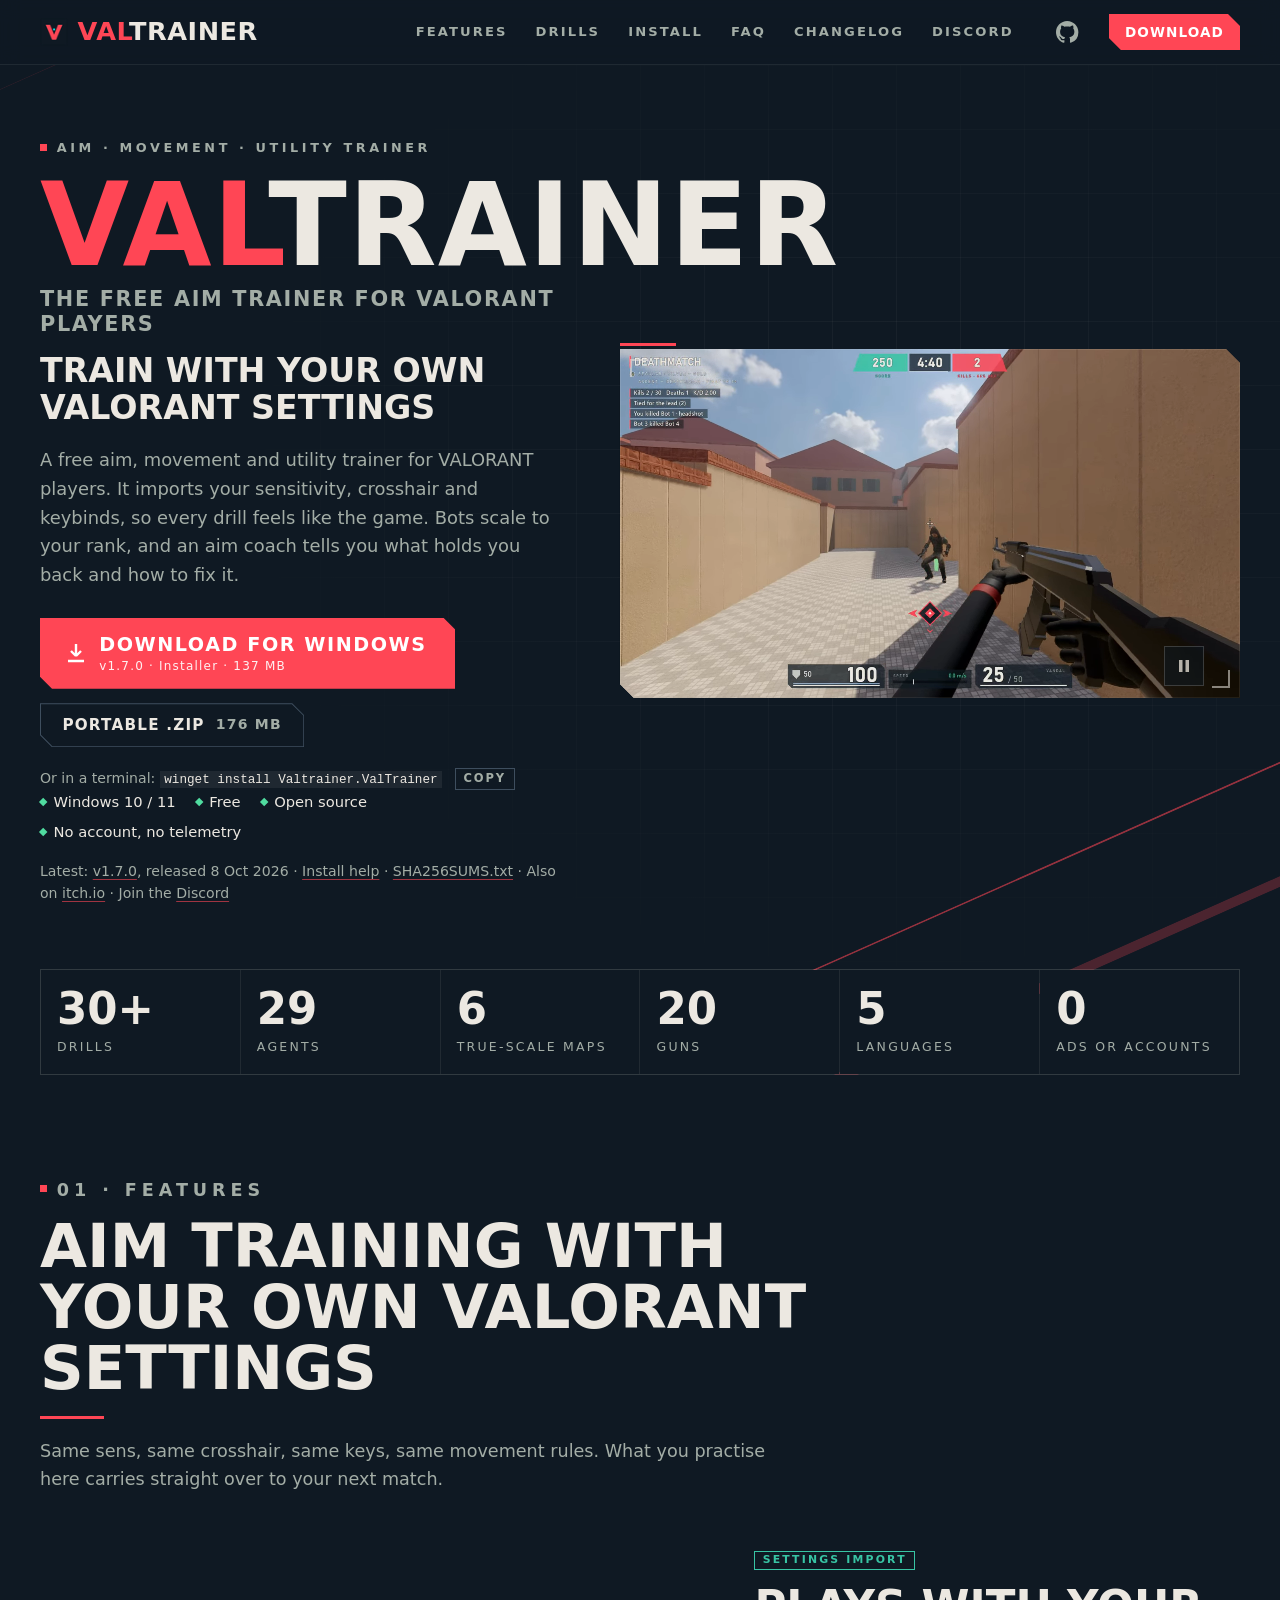
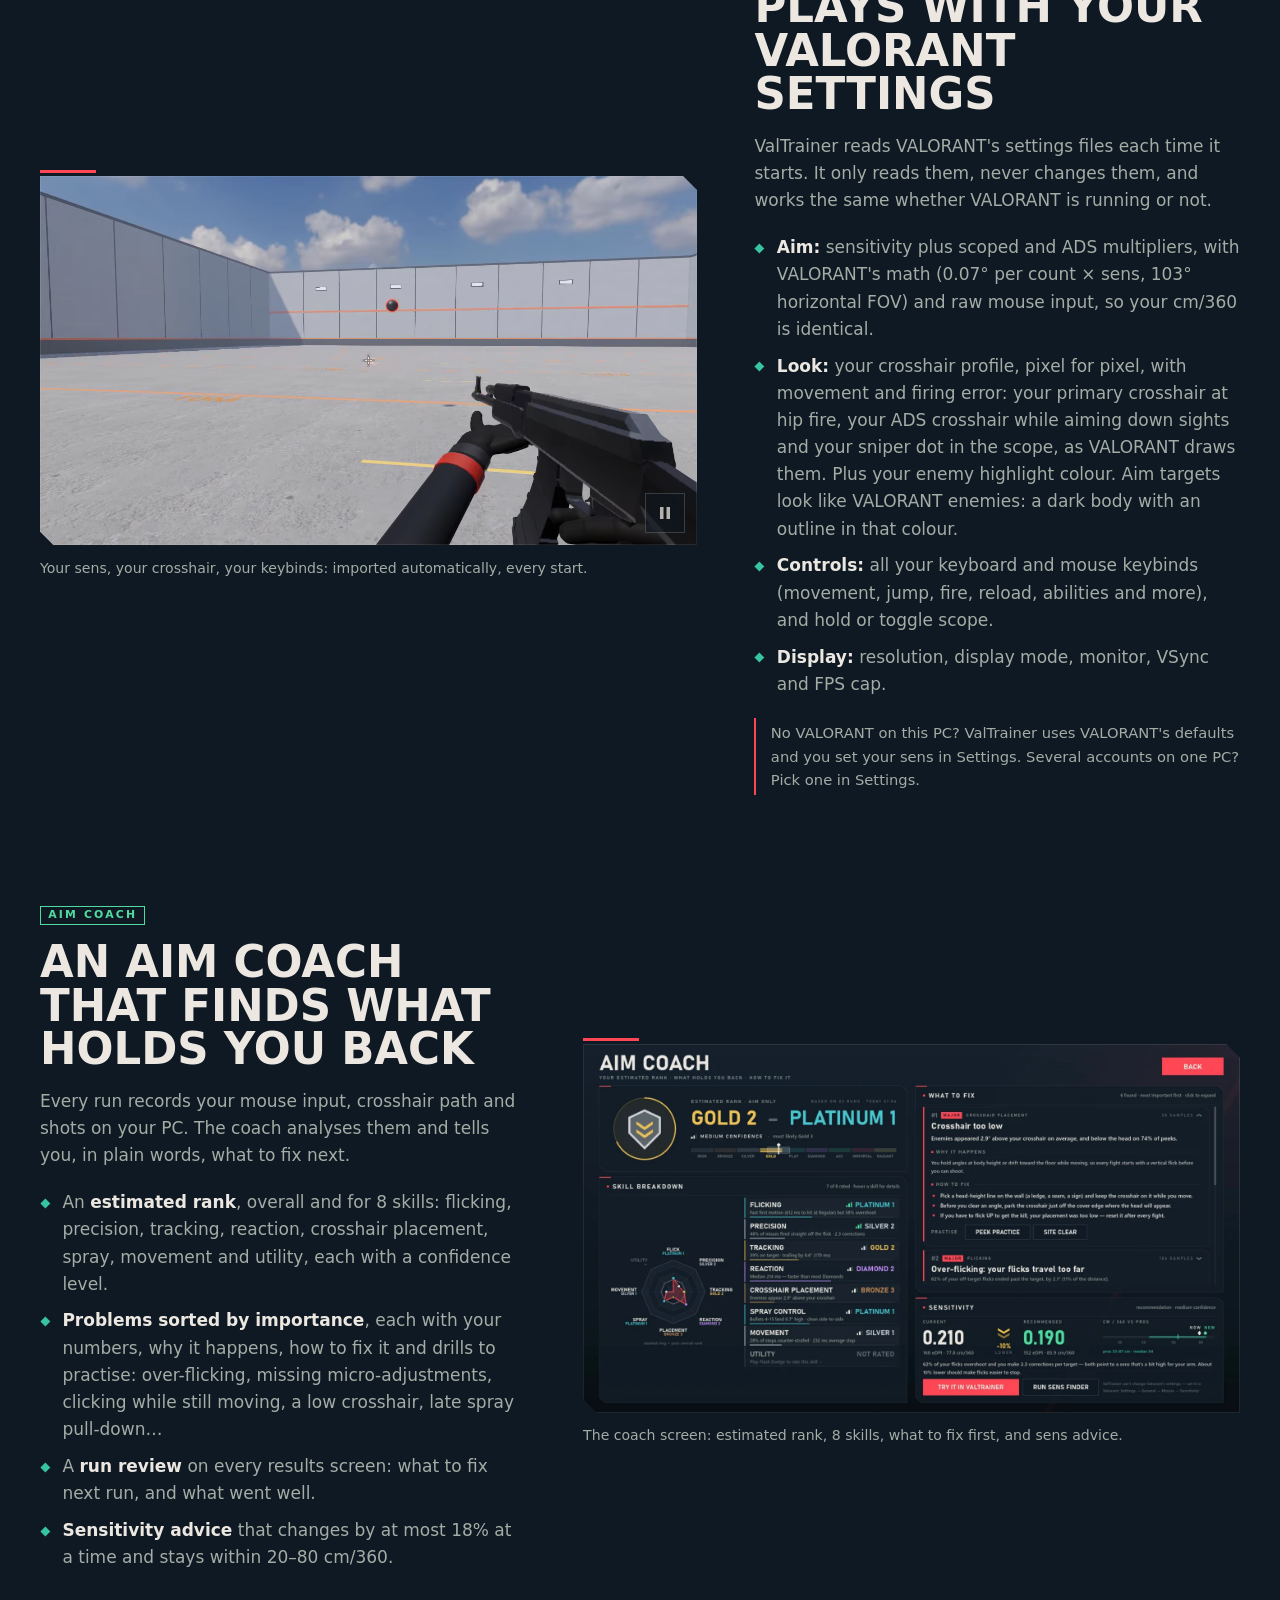
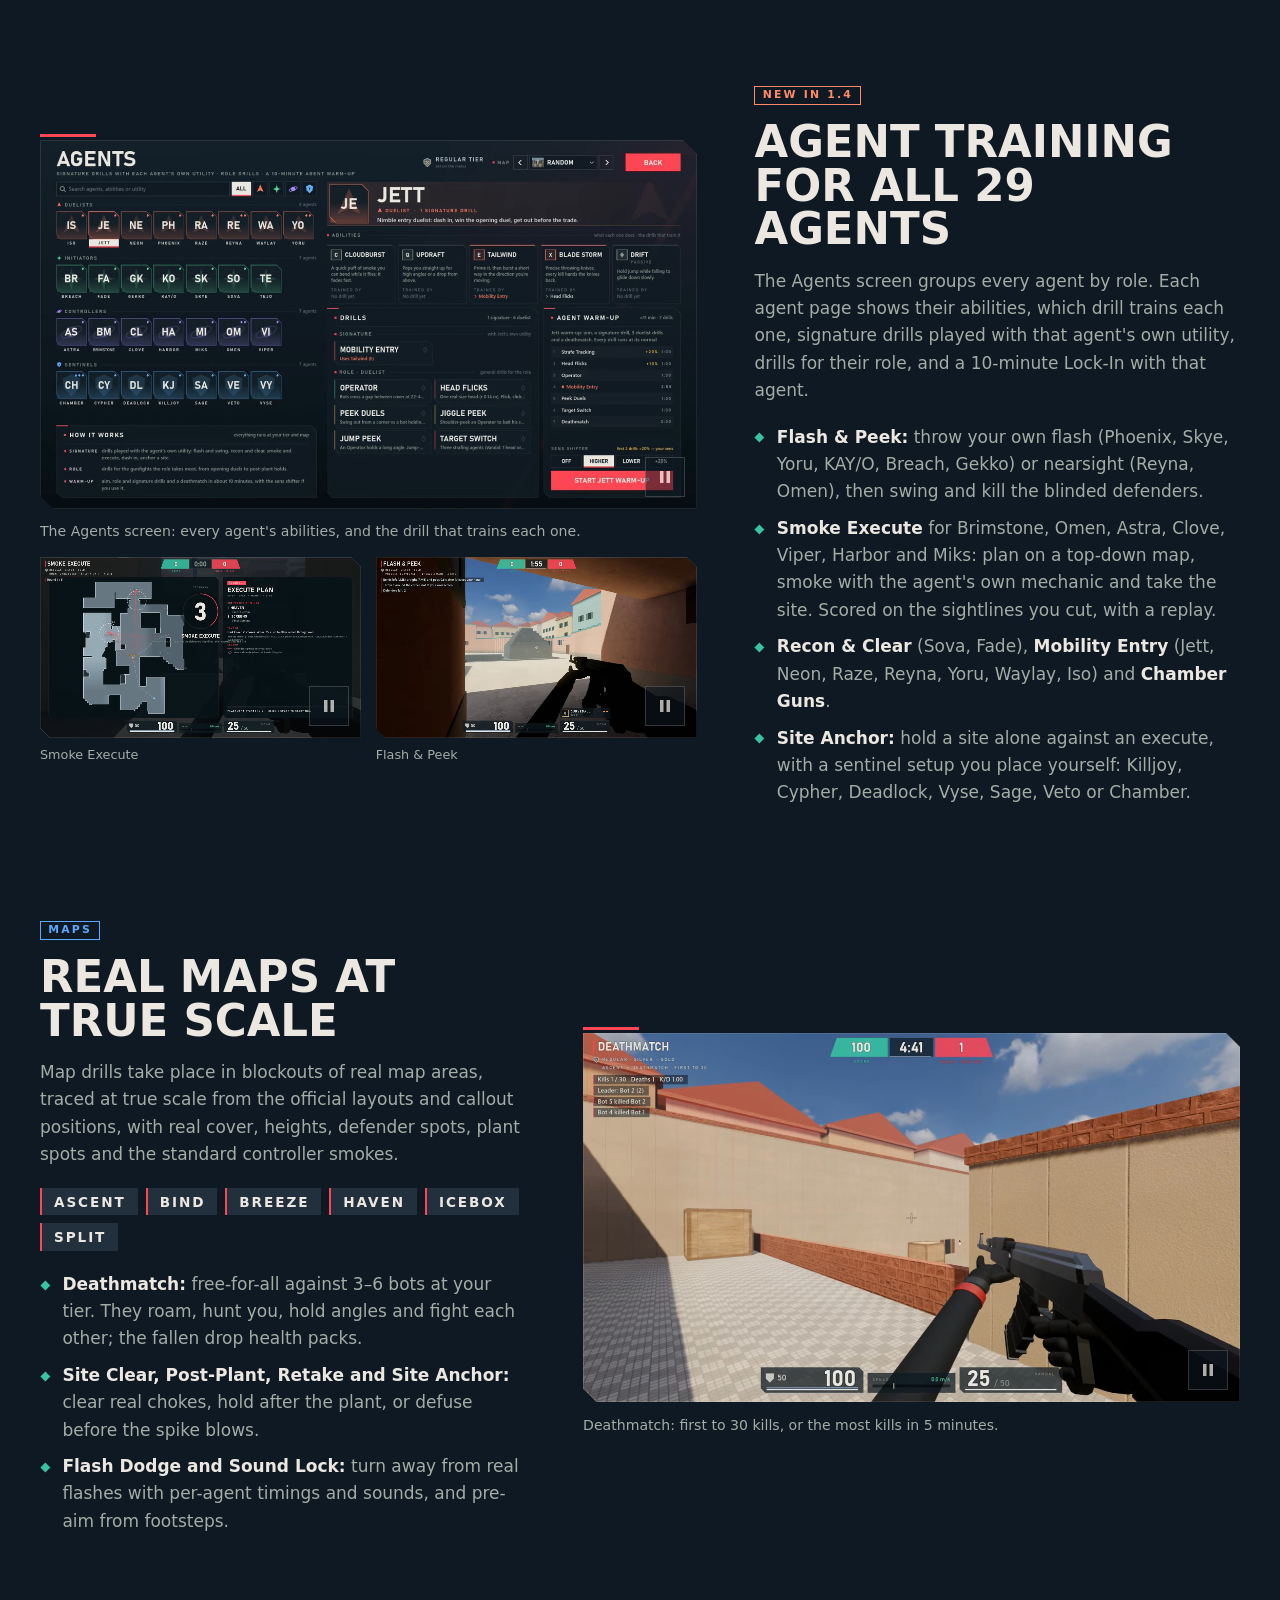
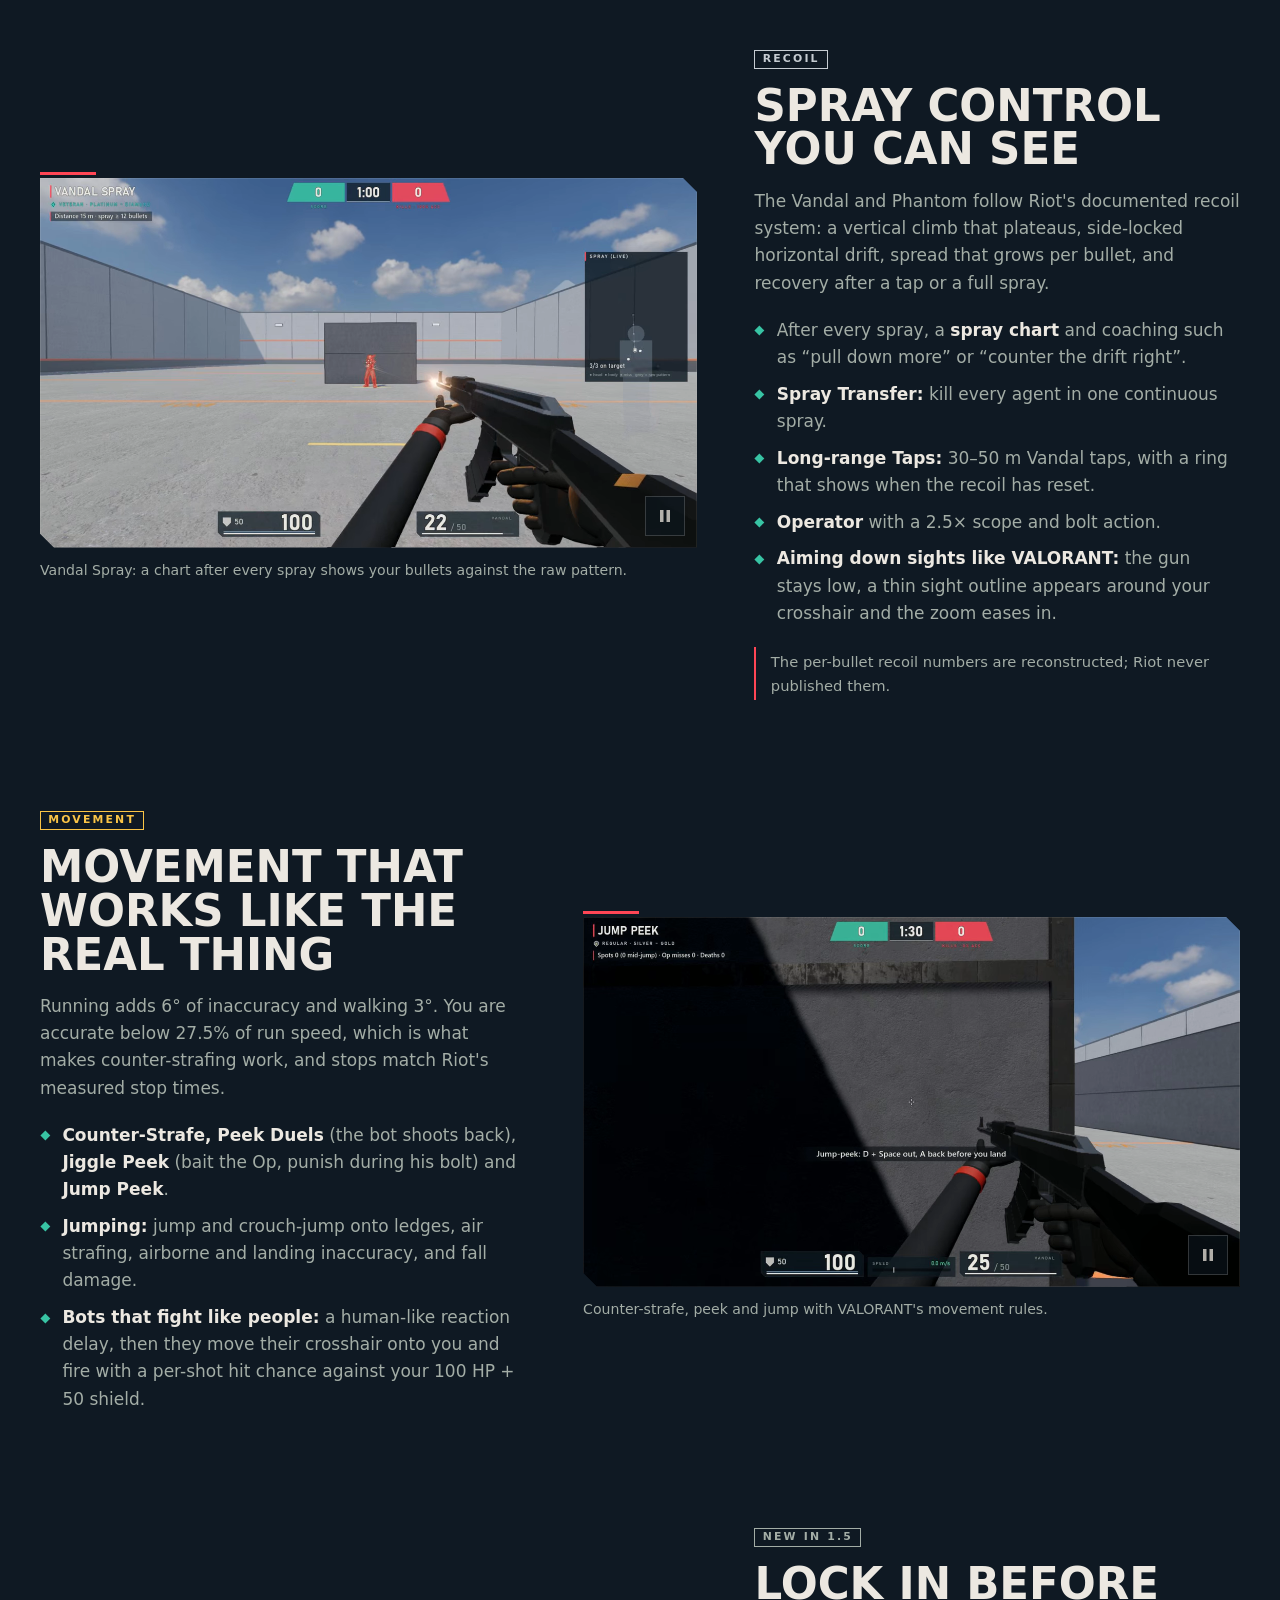
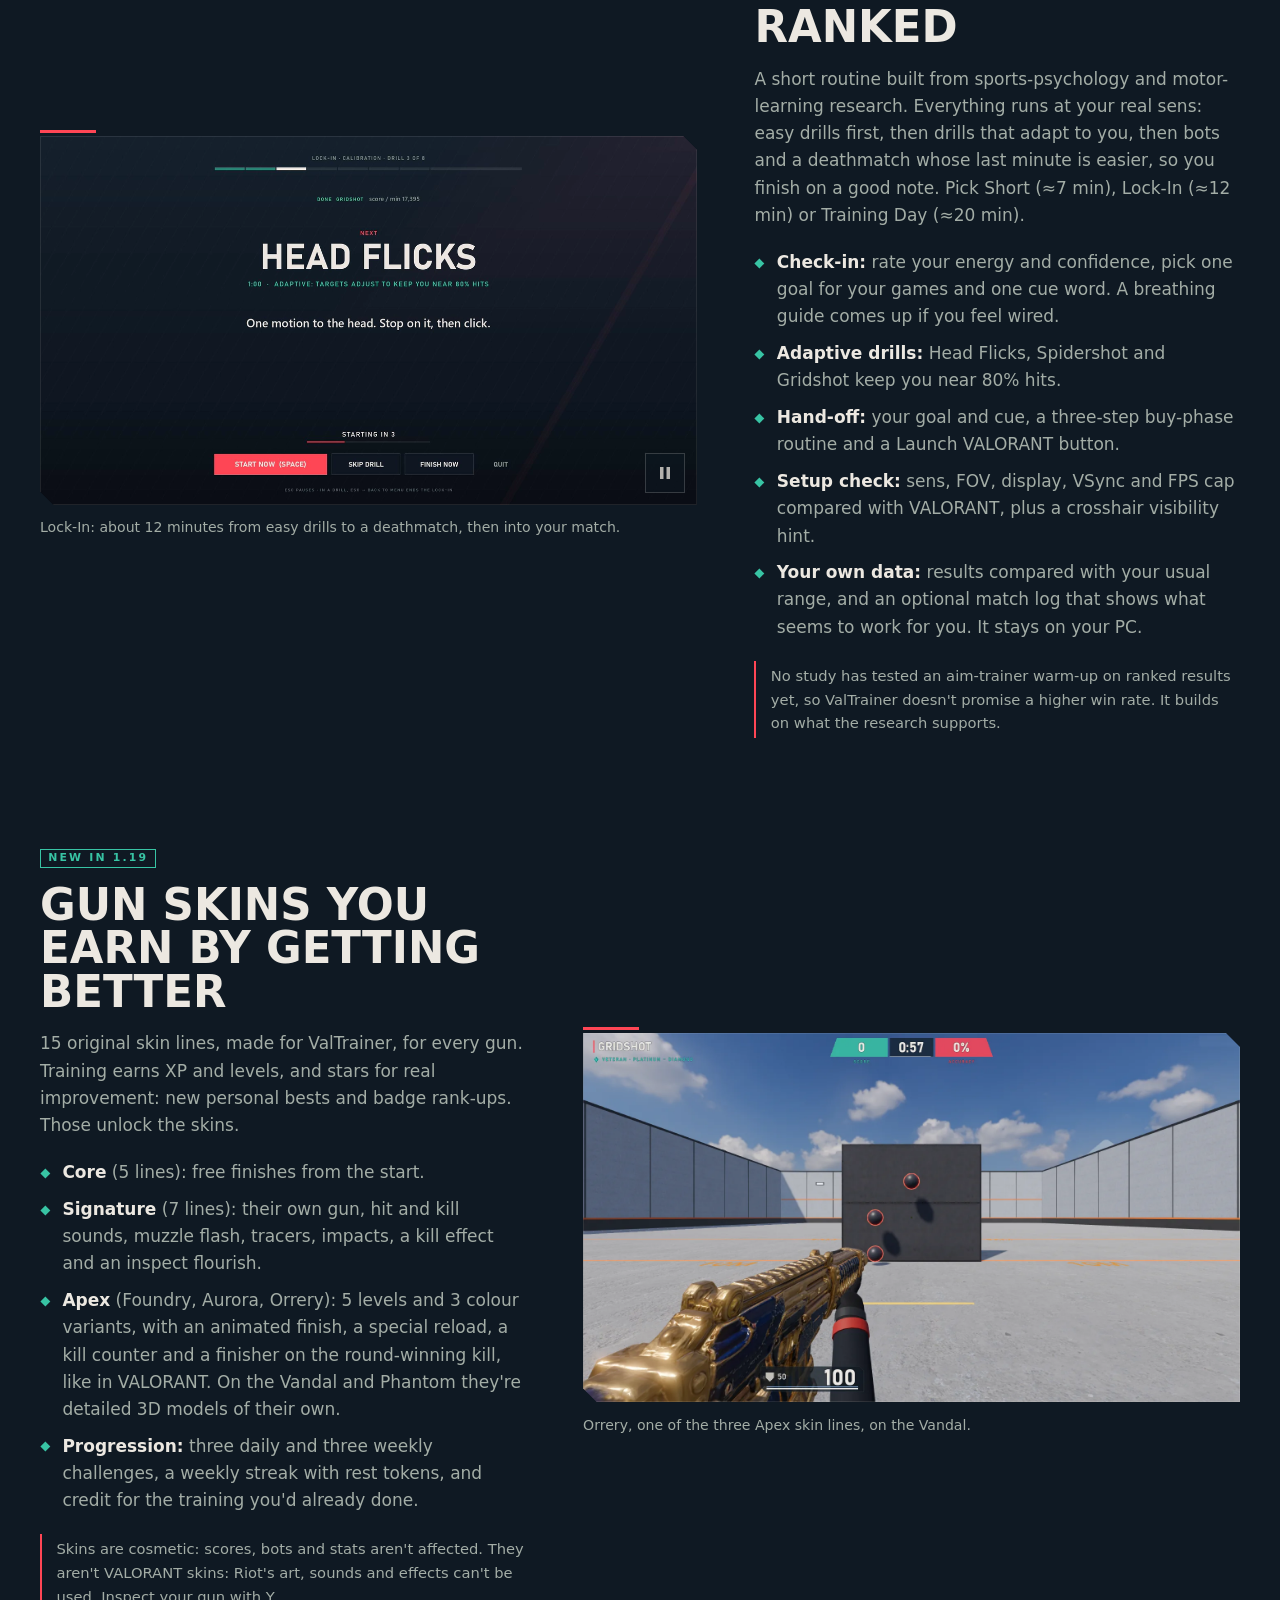
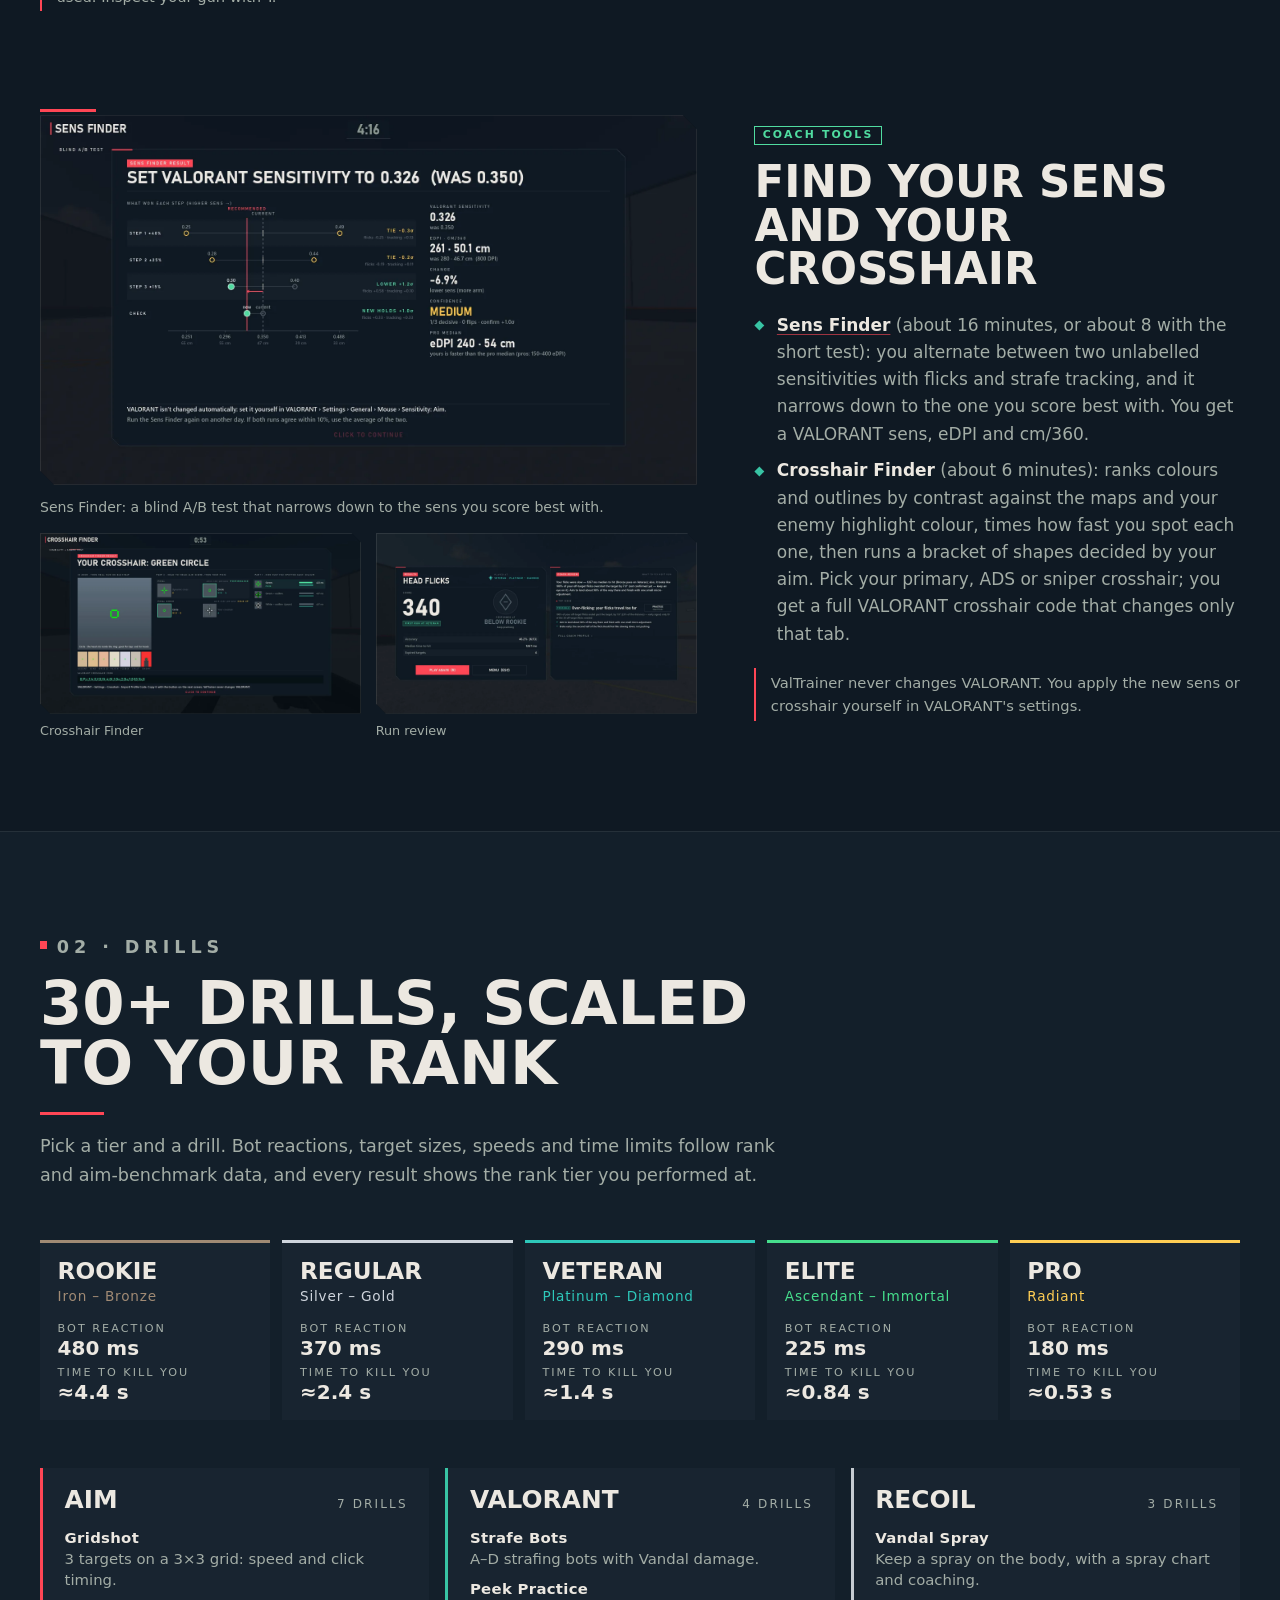
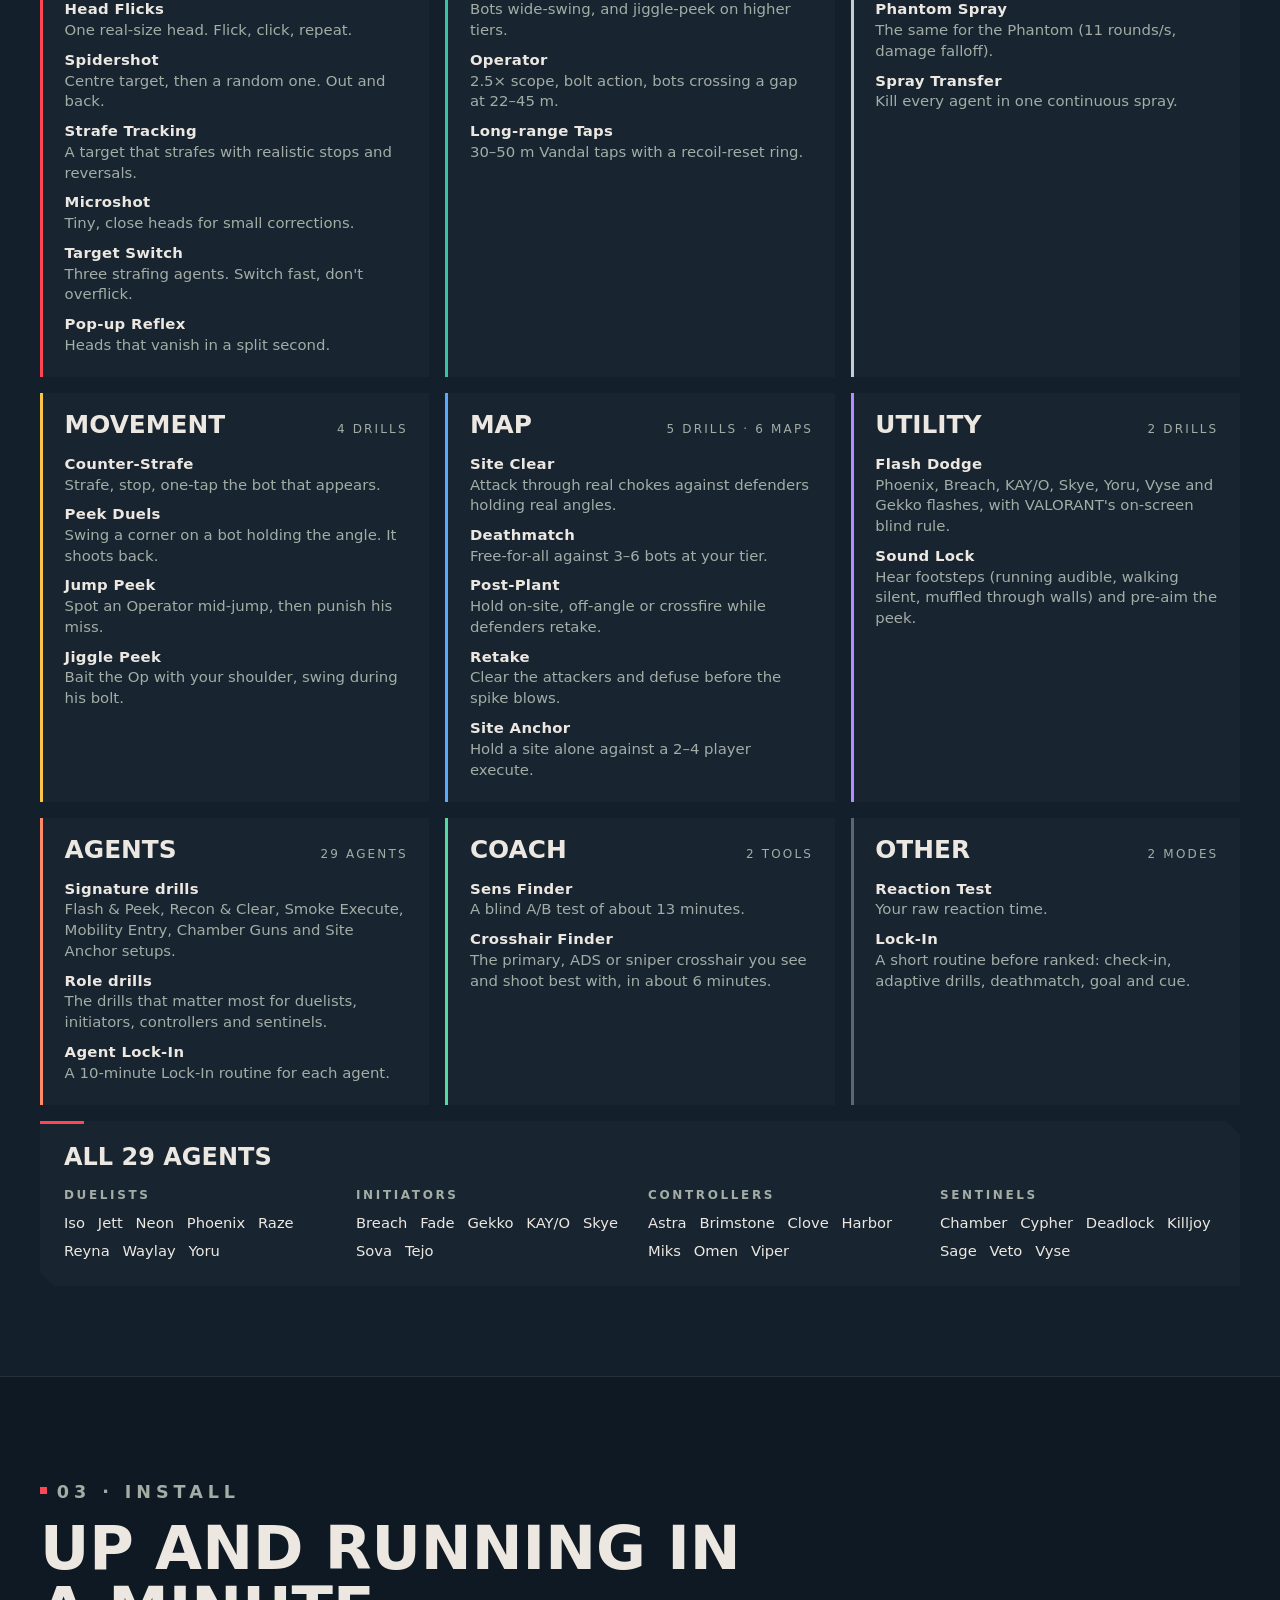
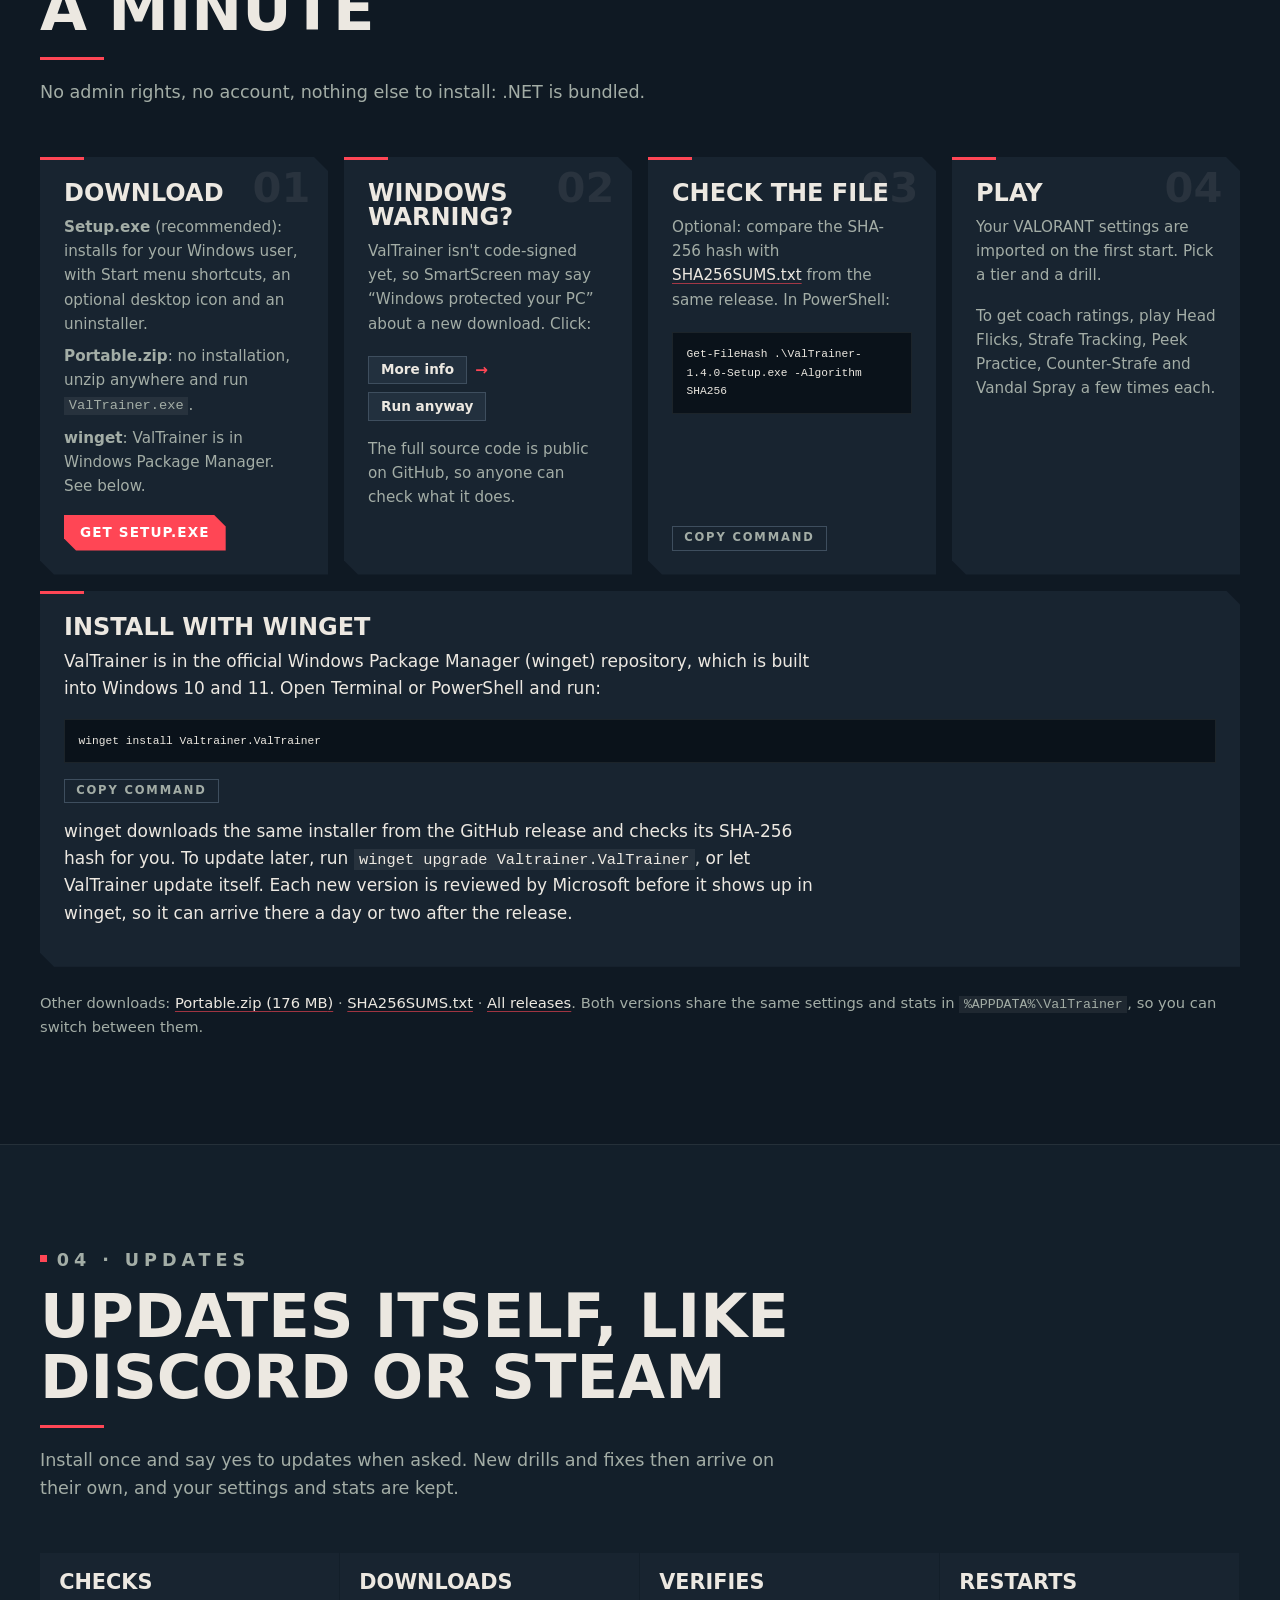
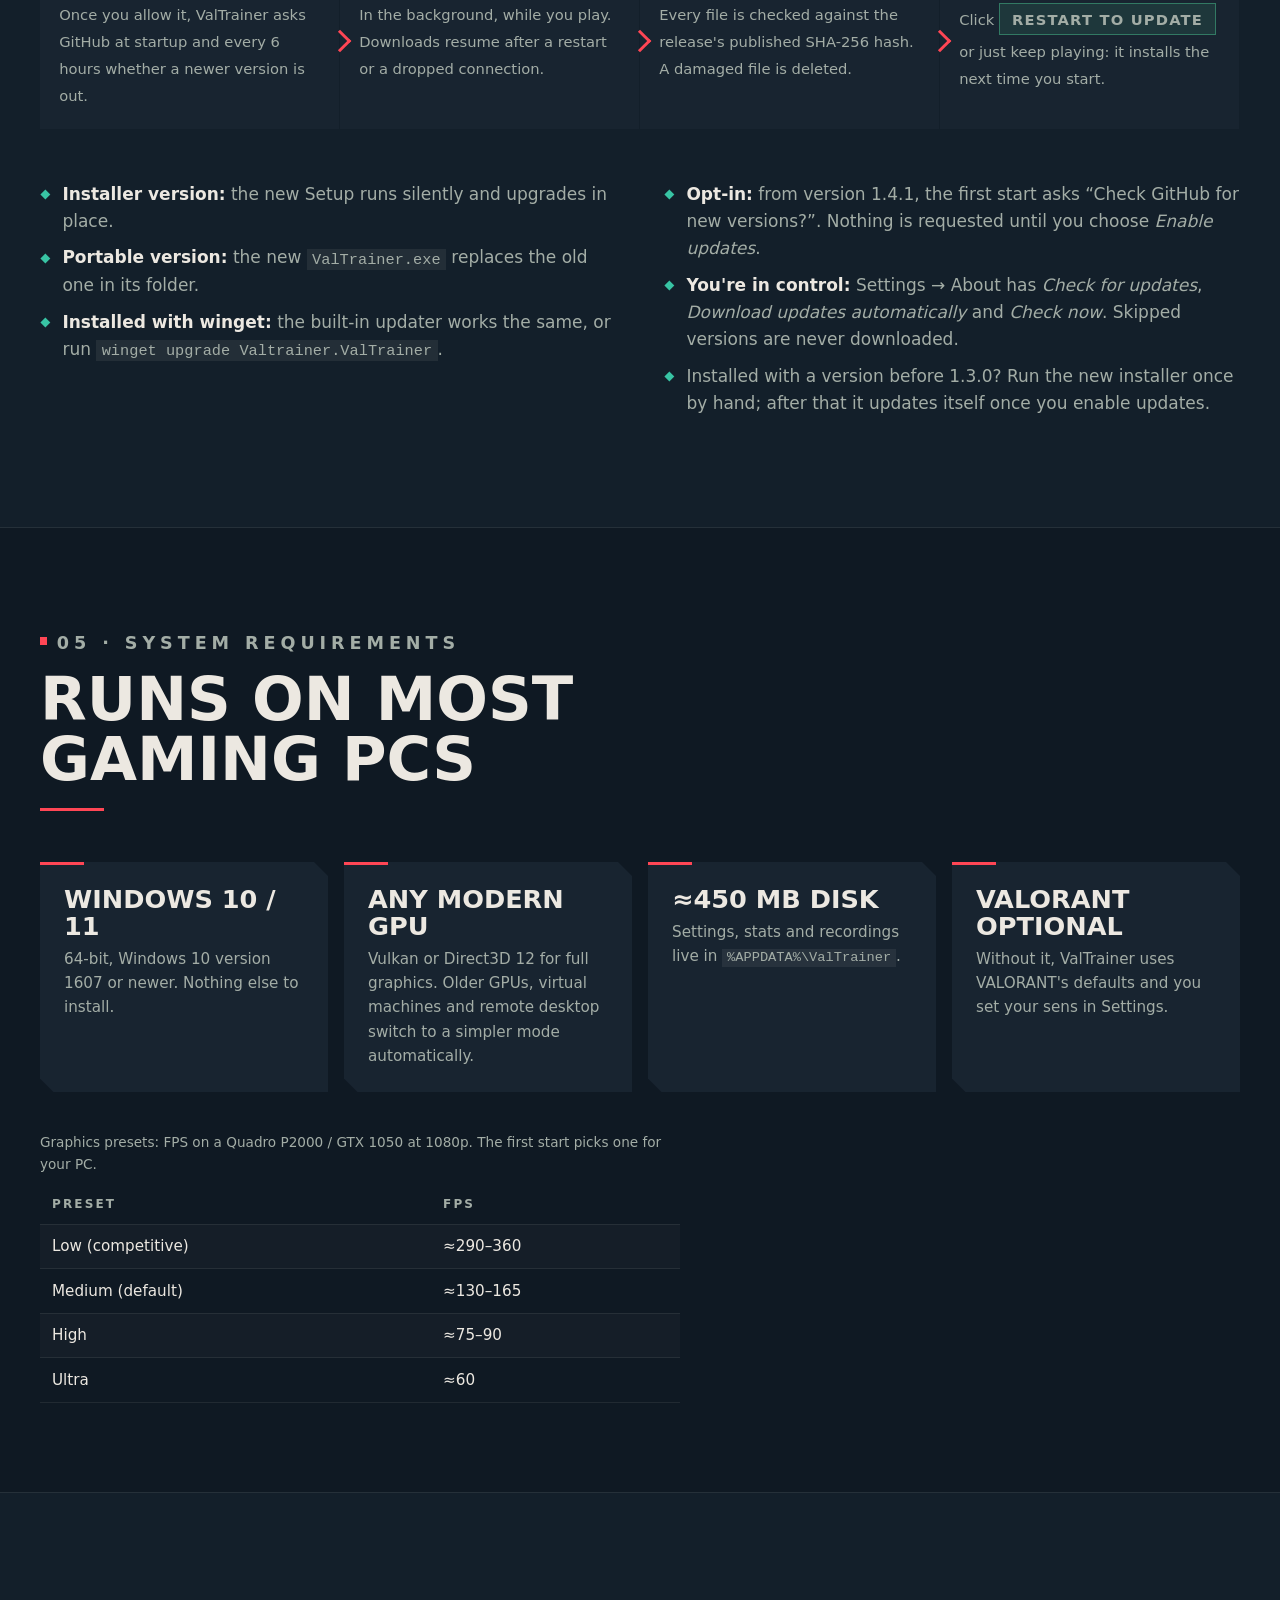
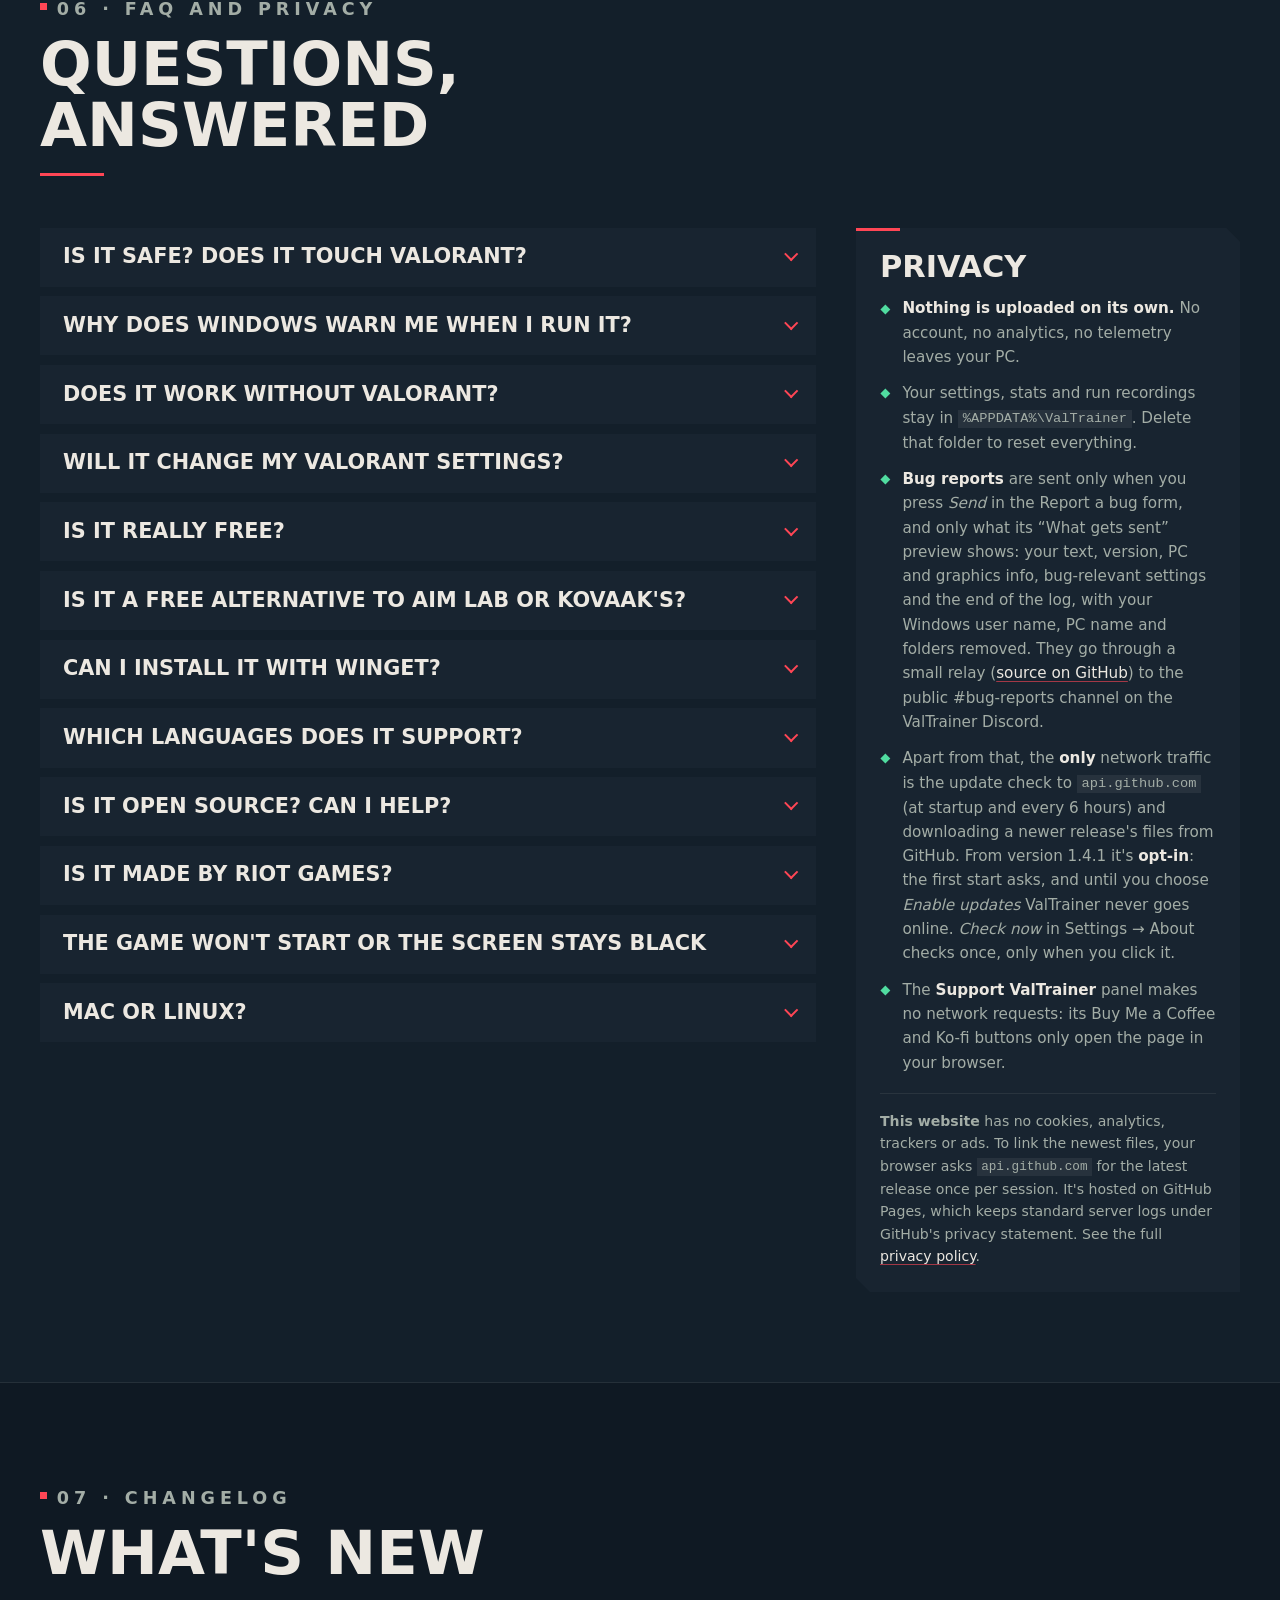
==== commit f219555d: "Landing pages: VALORANT sensitivity finder, Aim Lab / KovaaK's alternative; sitemap and links Co-Aut" ====
--- a/index.html
+++ b/index.html
@@ -487,7 +487,7 @@
           <span class="tag tag-coach">Coach tools</span>
           <h3>Find your sens and your crosshair</h3>
           <ul class="ticks">
-            <li><b>Sens Finder</b> (about 16 minutes, or about 8 with the short test): you alternate between two unlabelled sensitivities with flicks and
+            <li><b><a href="valorant-sensitivity-finder.html">Sens Finder</a></b> (about 16 minutes, or about 8 with the short test): you alternate between two unlabelled sensitivities with flicks and
               strafe tracking, and it narrows down to the one you score best with. You get a VALORANT sens, eDPI and cm/360.</li>
             <li><b>Crosshair Finder</b> (about 6 minutes): ranks colours and outlines by contrast against the maps and
               your enemy highlight colour, times how fast you spot each one, then runs a bracket of shapes decided by your
@@ -813,7 +813,7 @@
           <p>For VALORANT players, yes. Aim Lab and KovaaK's are great general aim trainers with huge scenario libraries
             and support for many games. ValTrainer is narrower: it is built only for VALORANT. It uses your exact VALORANT
             sens, crosshair and keybinds, VALORANT's movement and gun rules, all 29 agents' abilities and true-scale map
-            areas, and it's free and open source. Many players use both.</p>
+            areas, and it's free and open source. Many players use both. <a href="aim-lab-alternative.html">See the full comparison</a>.</p>
         </div>
       </details>
       <details>
--- a/css/style.css
+++ b/css/style.css
@@ -509,3 +509,12 @@
 .winget { margin-top: 1rem; }
 .winget p { max-width: 70ch; }
 .winget .copy-btn { margin-bottom: 0.9rem; }
+/* SEO landing pages */
+.lp .kicker a { color: inherit; }
+.lp .policy-body > figure { margin: 0; }
+.lp .faq h2 { margin-bottom: 0.4rem; }
+.lp-table { margin-top: 0; max-width: none; }
+.lp-table th, .lp-table td { padding: 0.6rem 0.75rem; text-align: left; border-bottom: 1px solid var(--line); vertical-align: top; }
+.lp-table thead th { color: var(--text); }
+.lp-table tbody th { color: var(--dim); font-weight: 600; }
+.lp-cta .btn { margin: 0.25rem 0.5rem 0.25rem 0; }
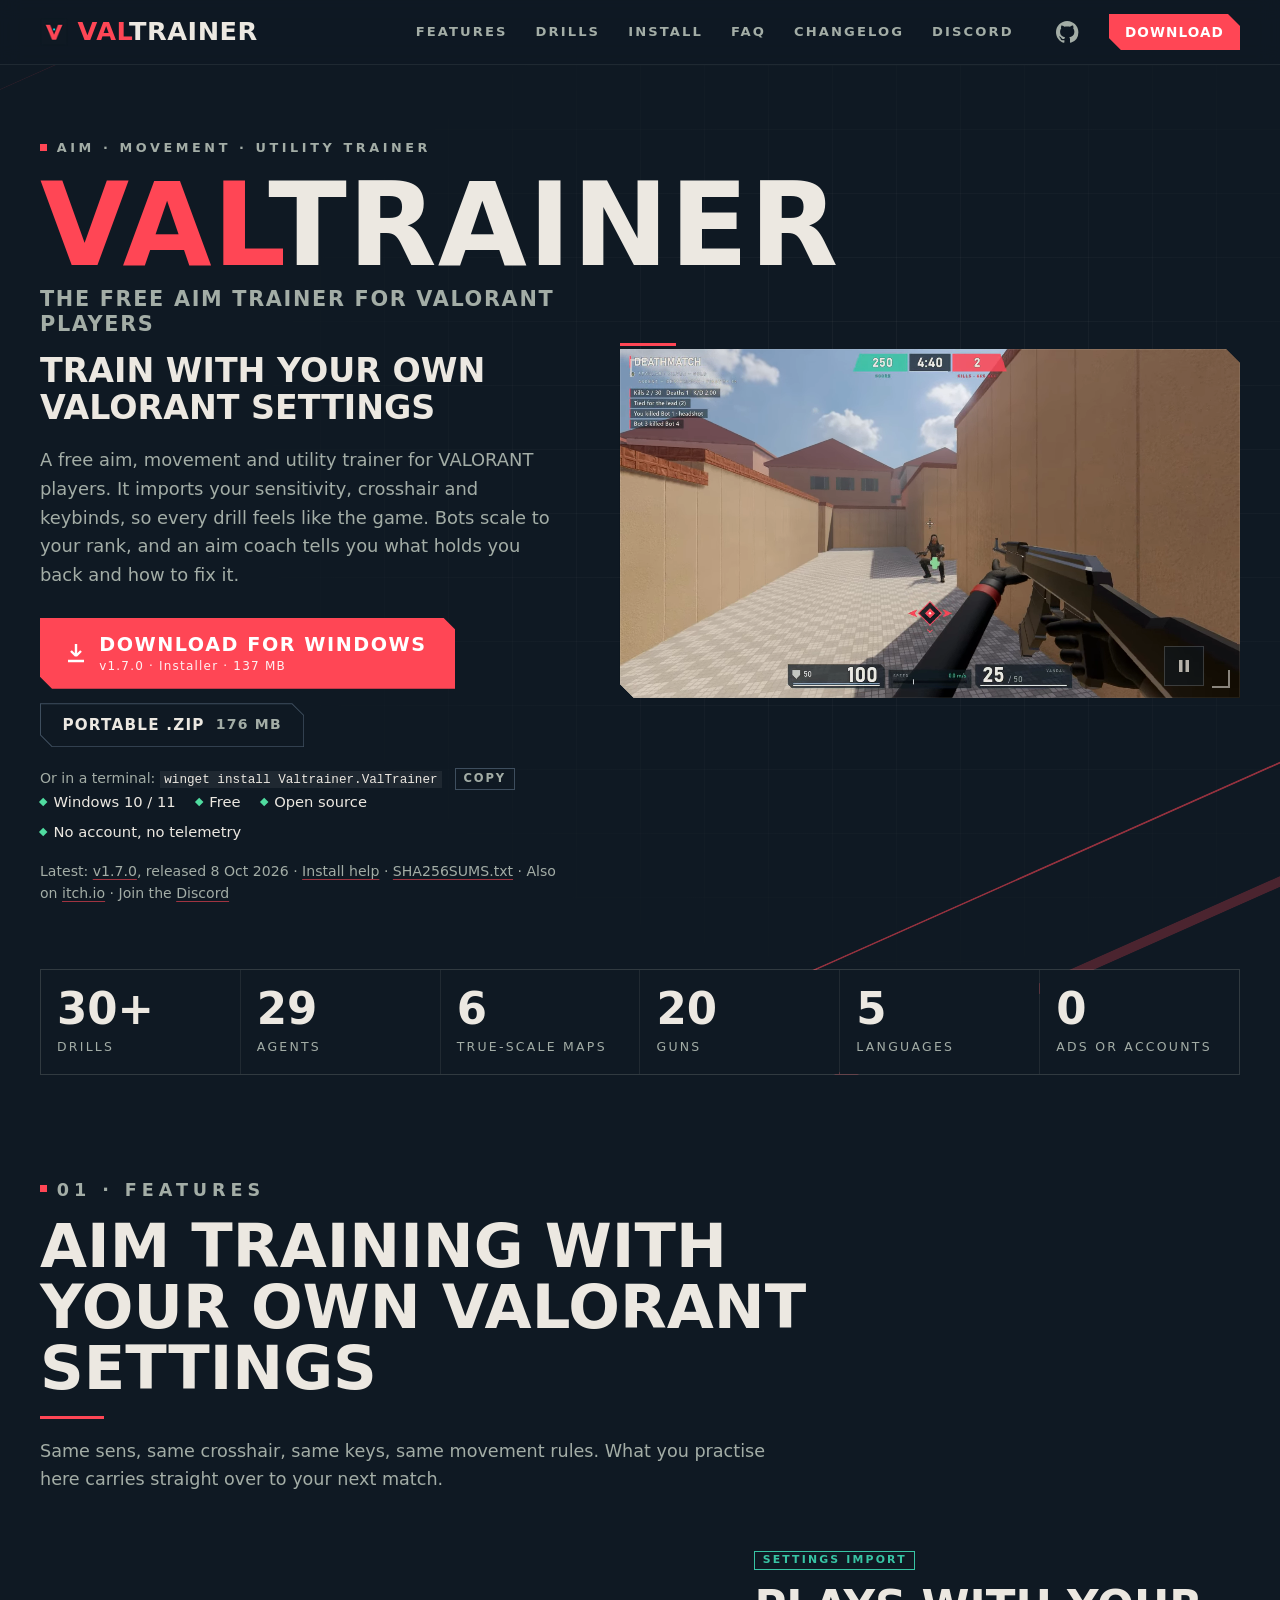
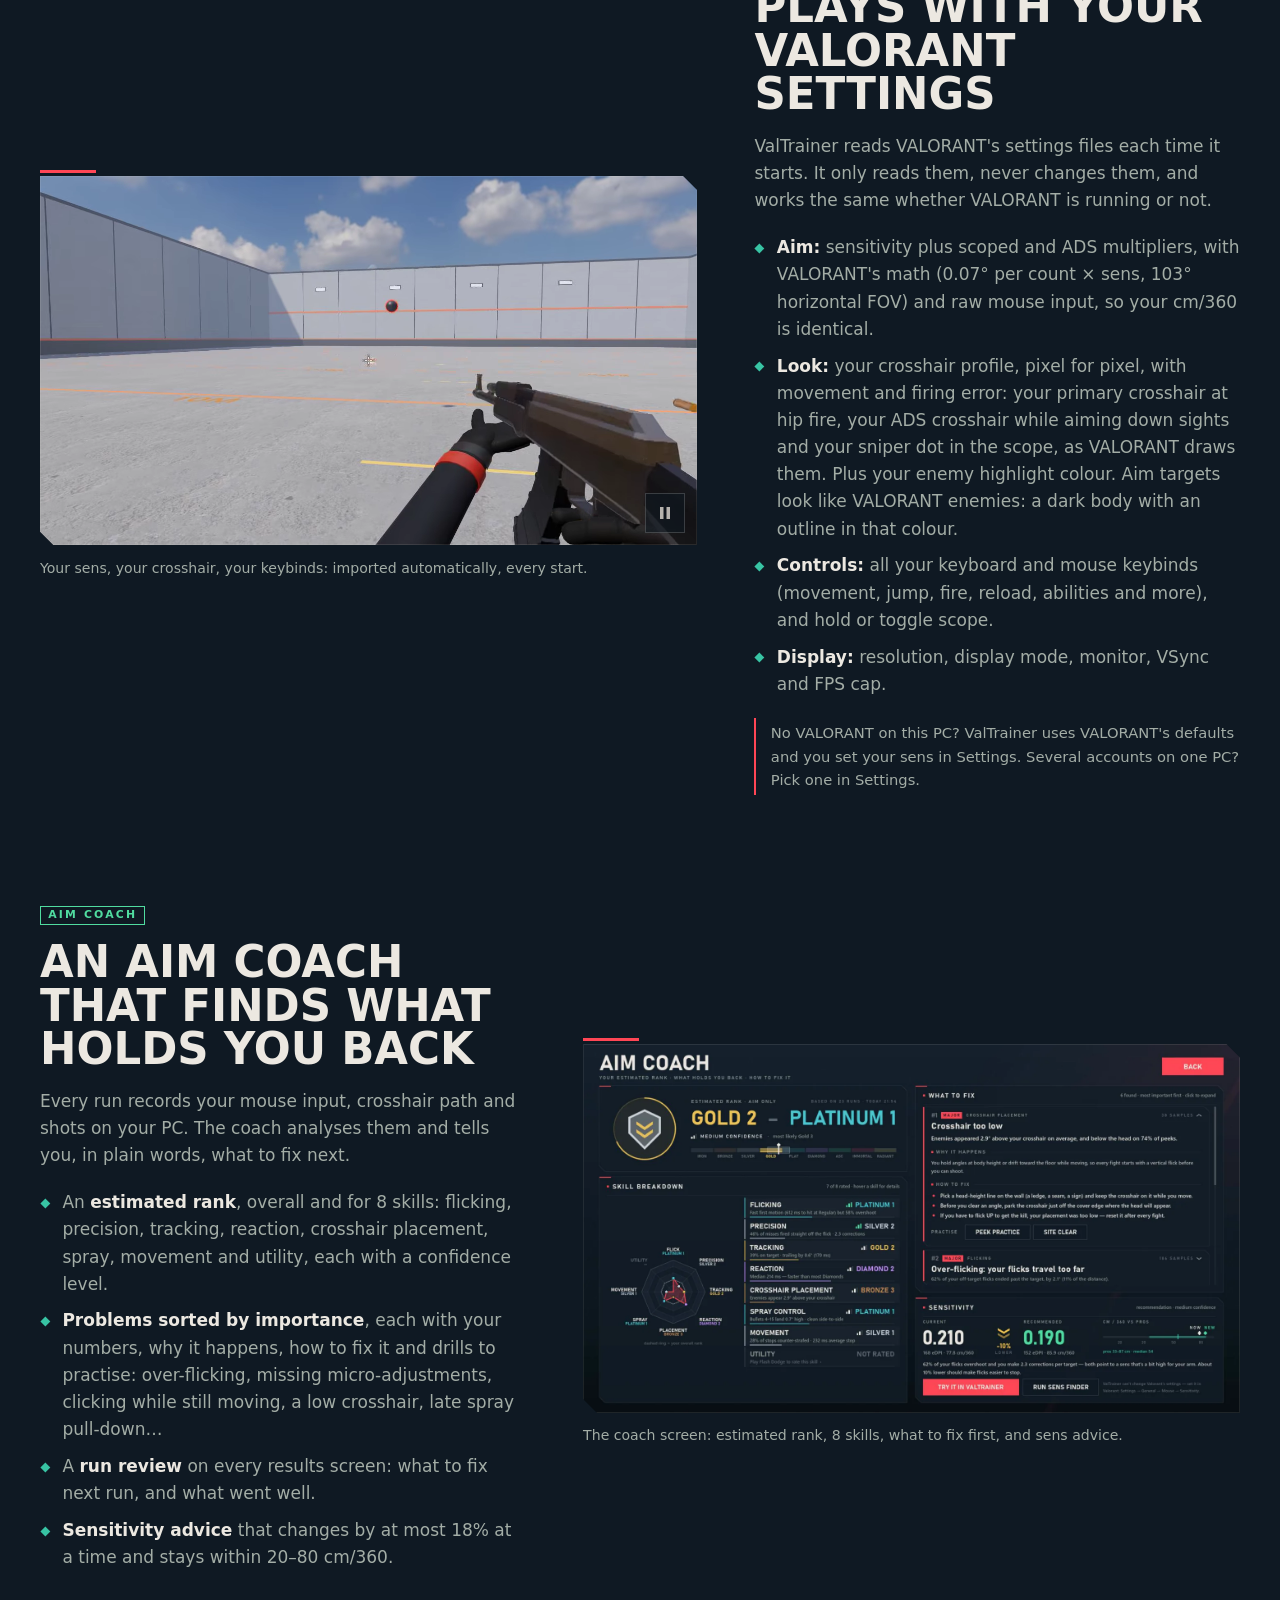
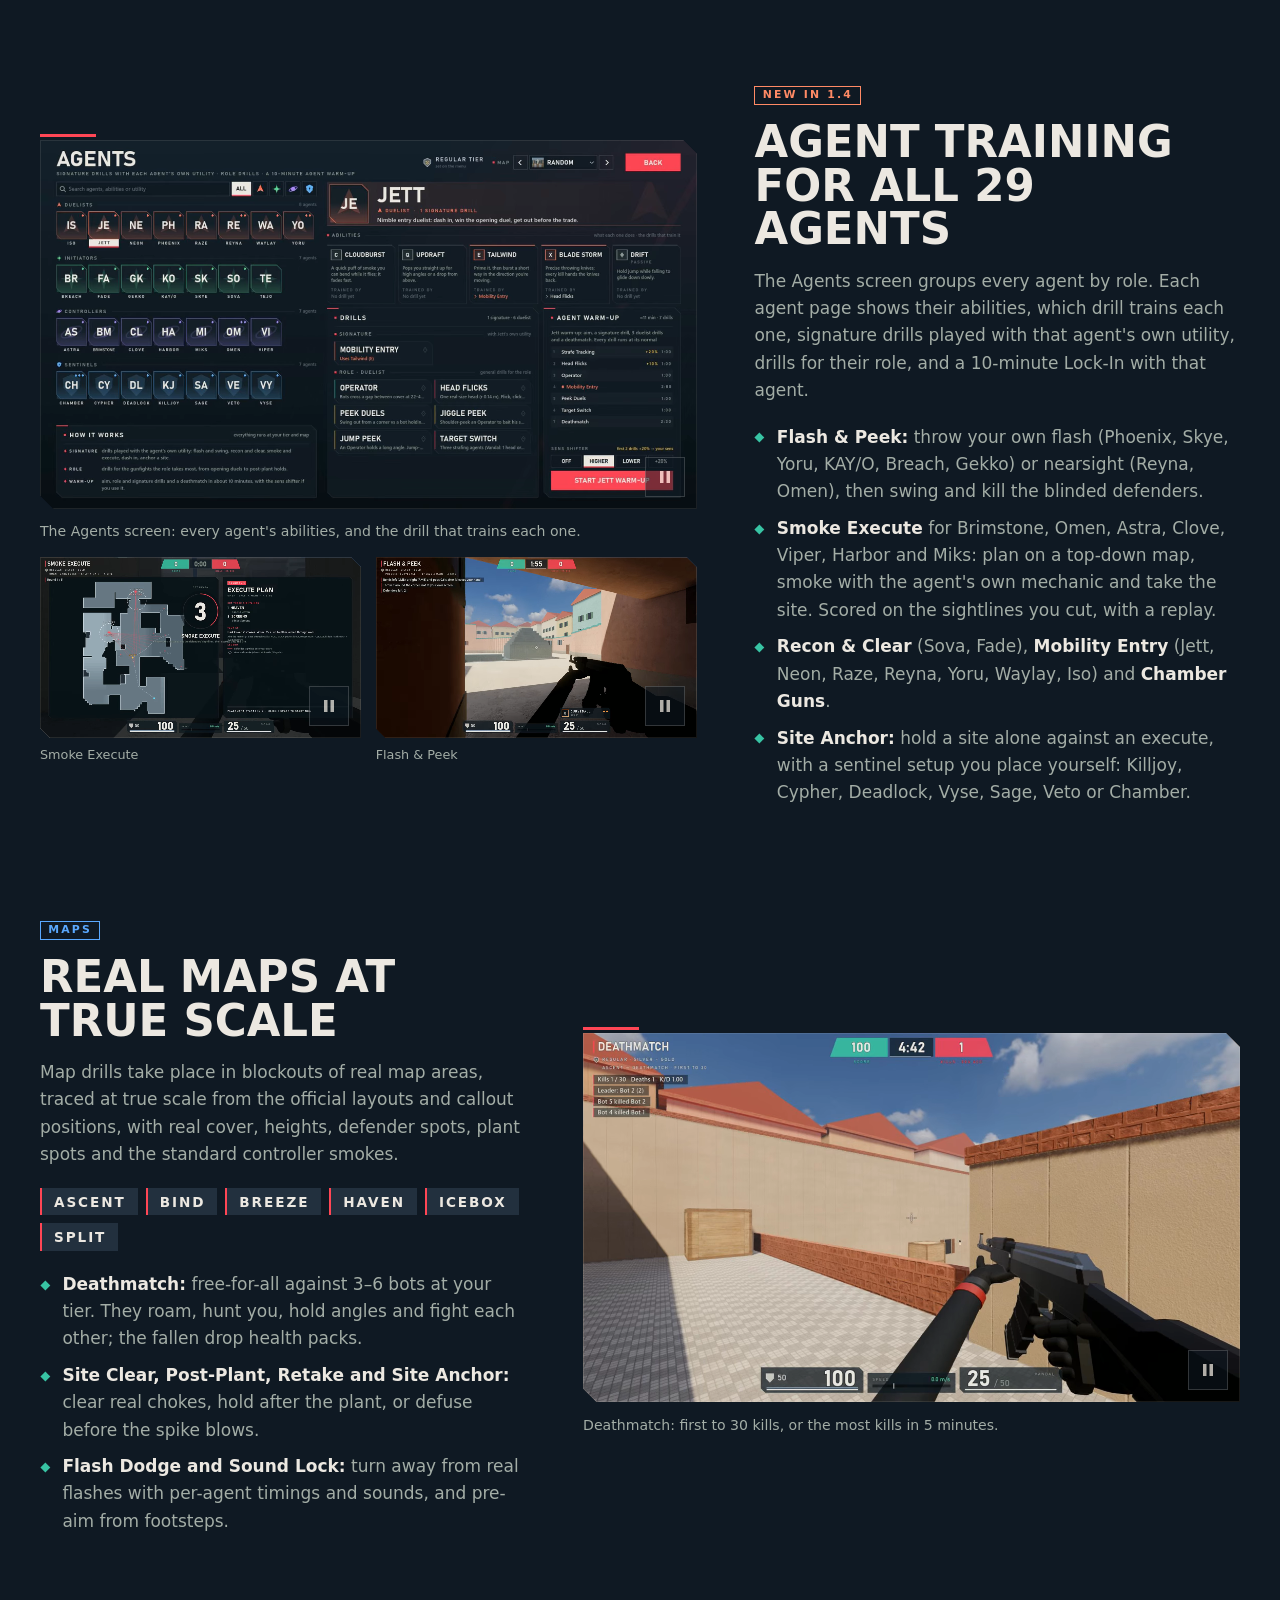
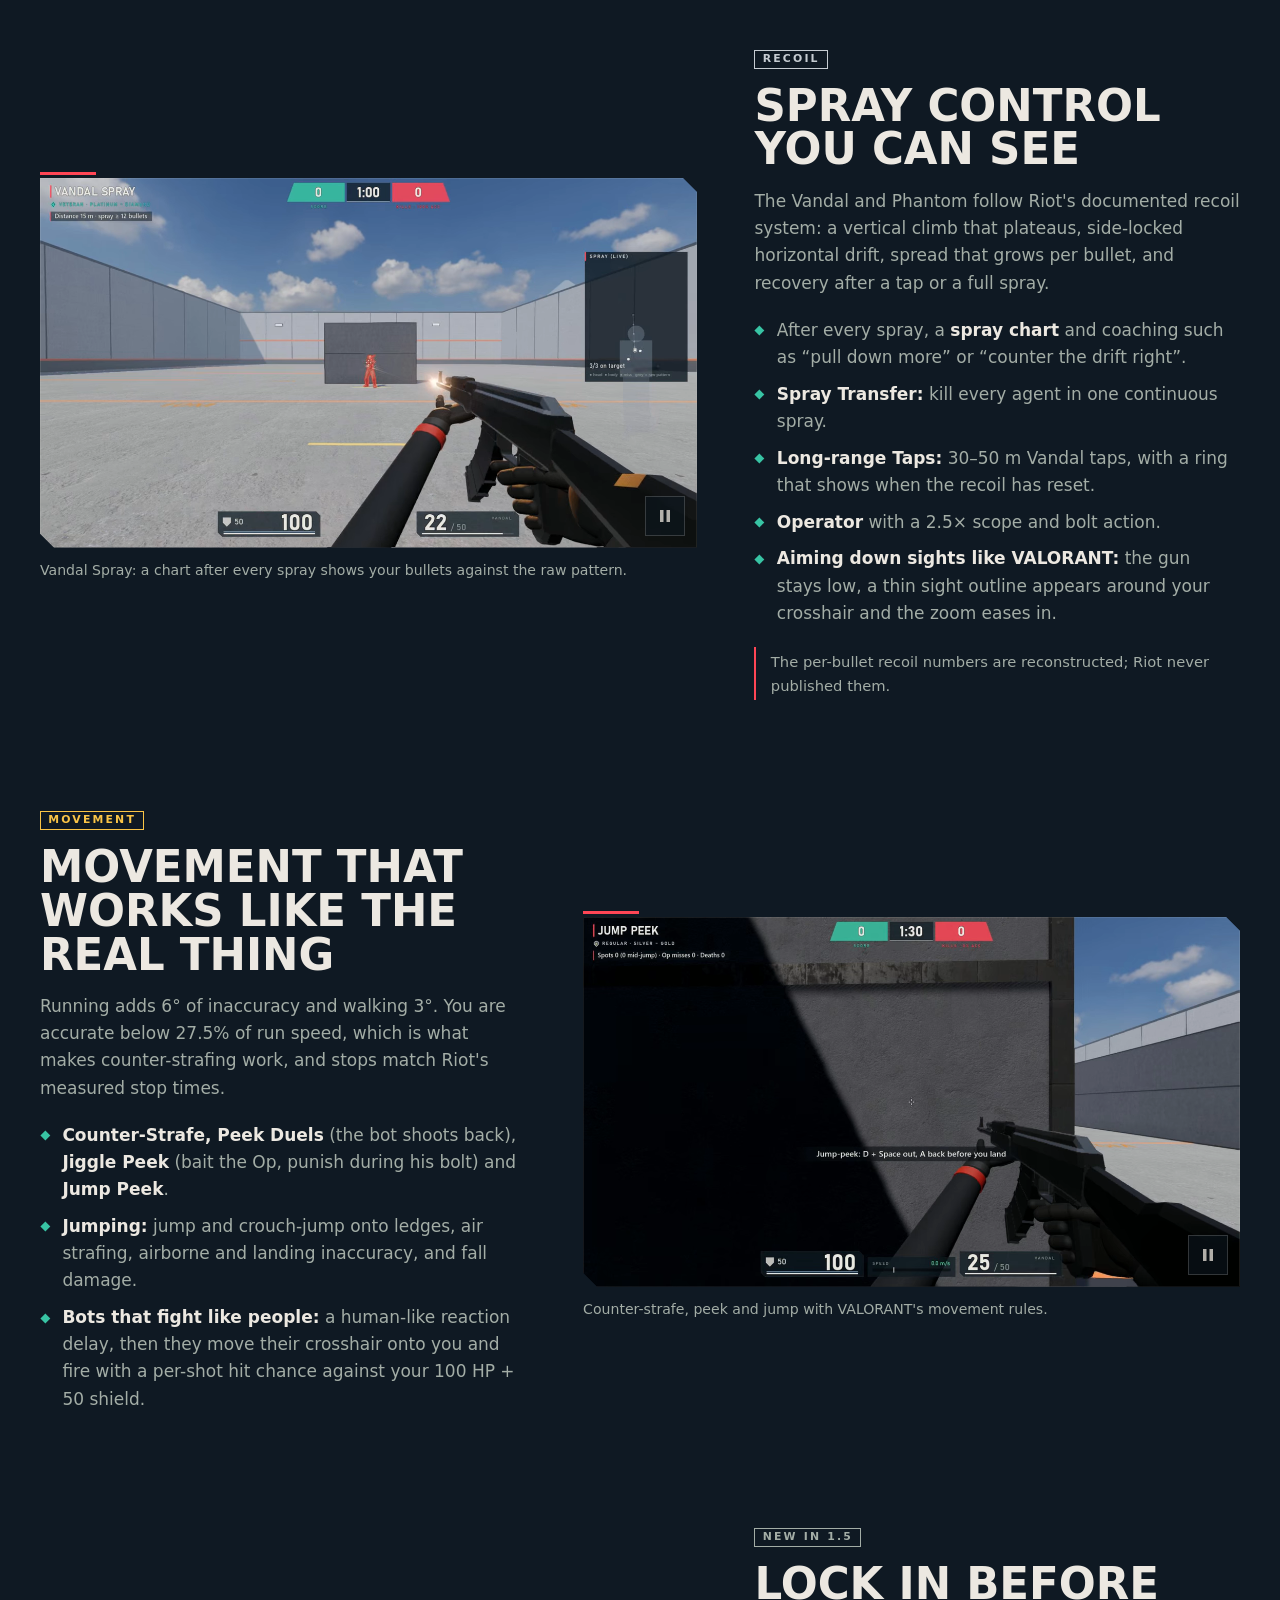
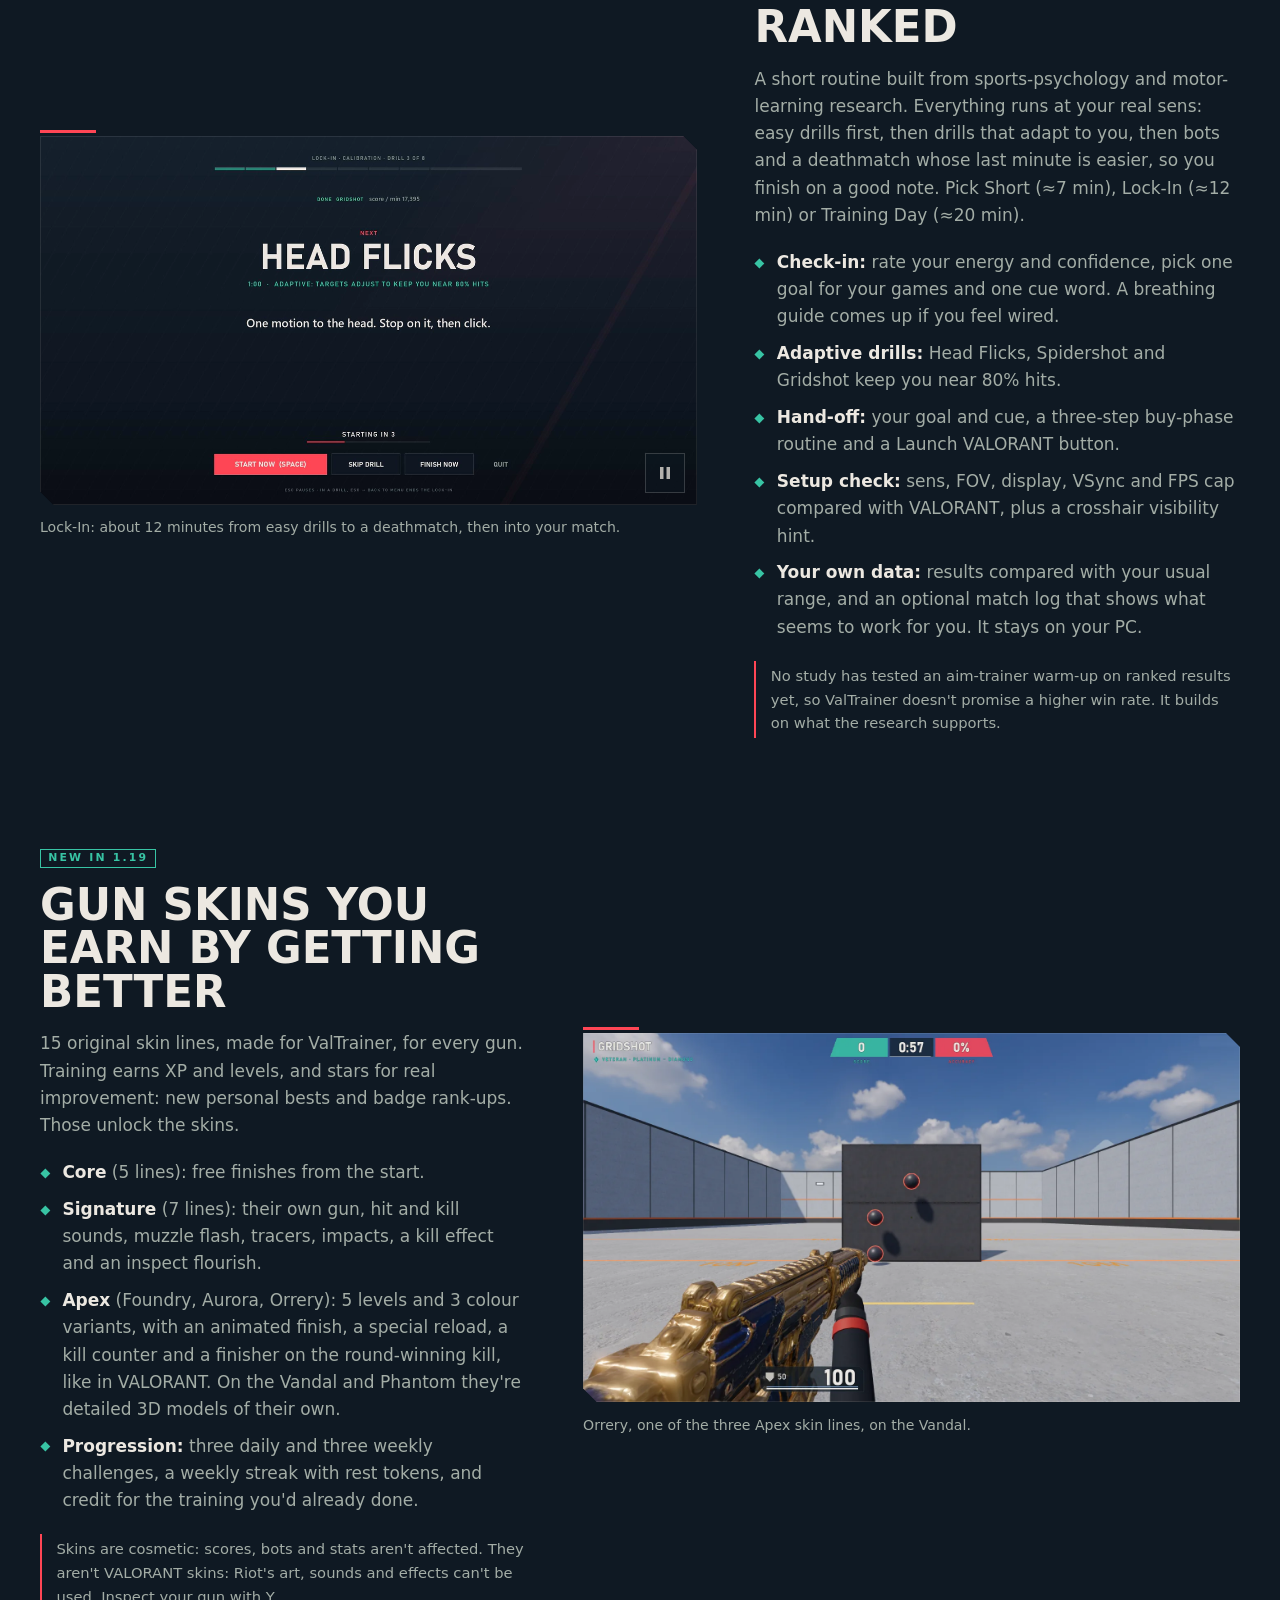
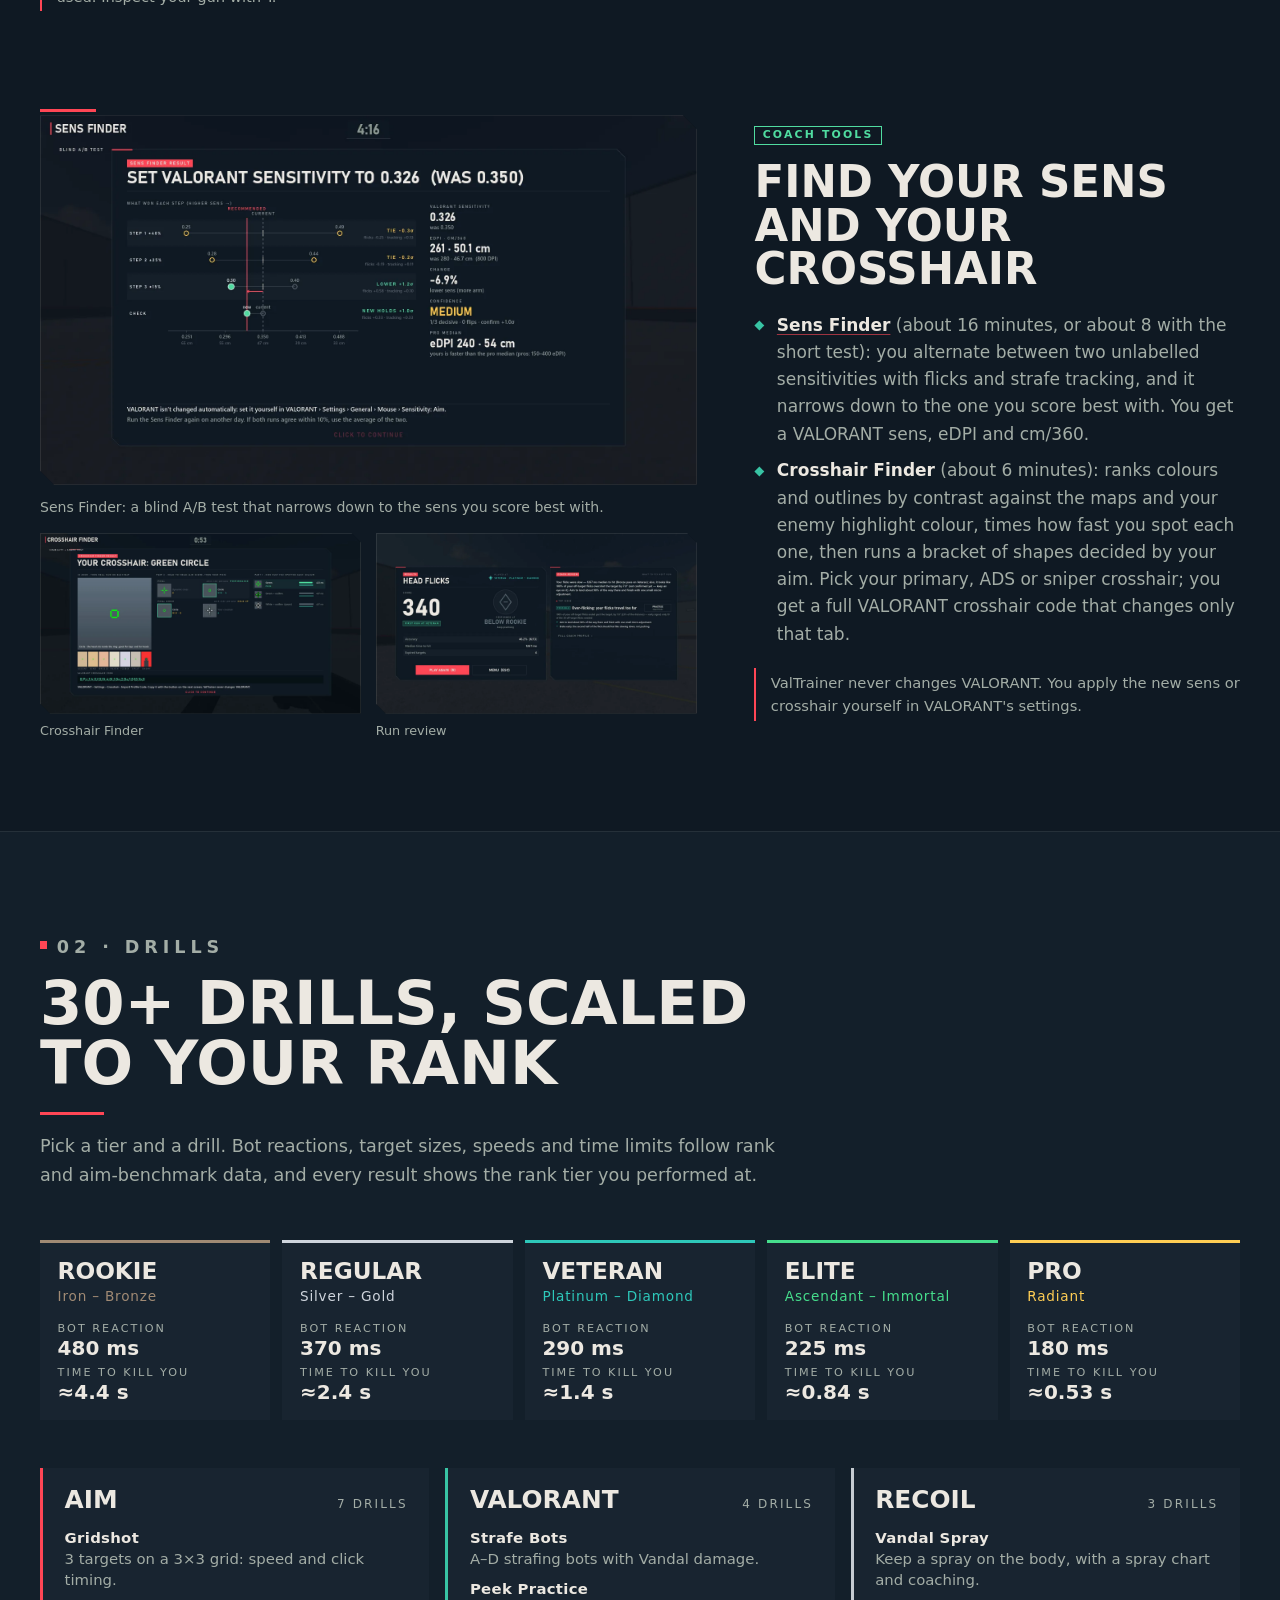
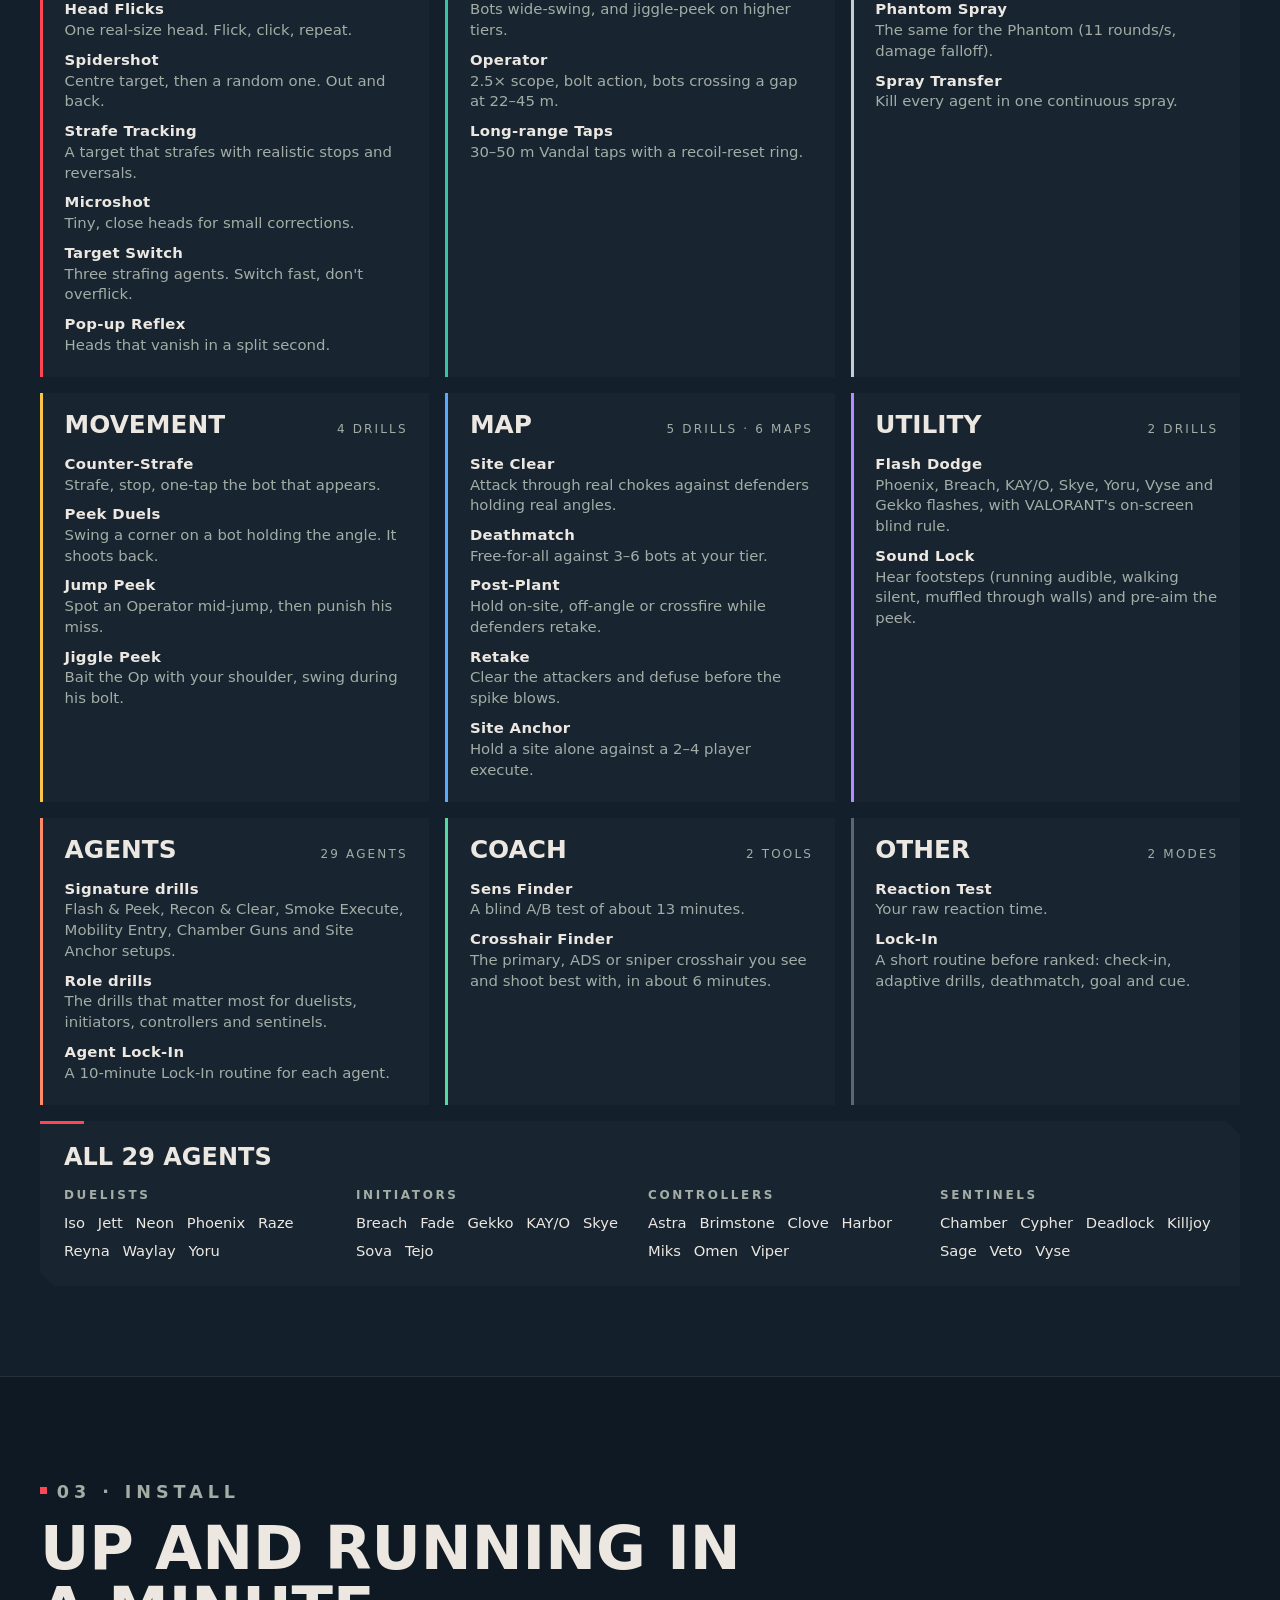
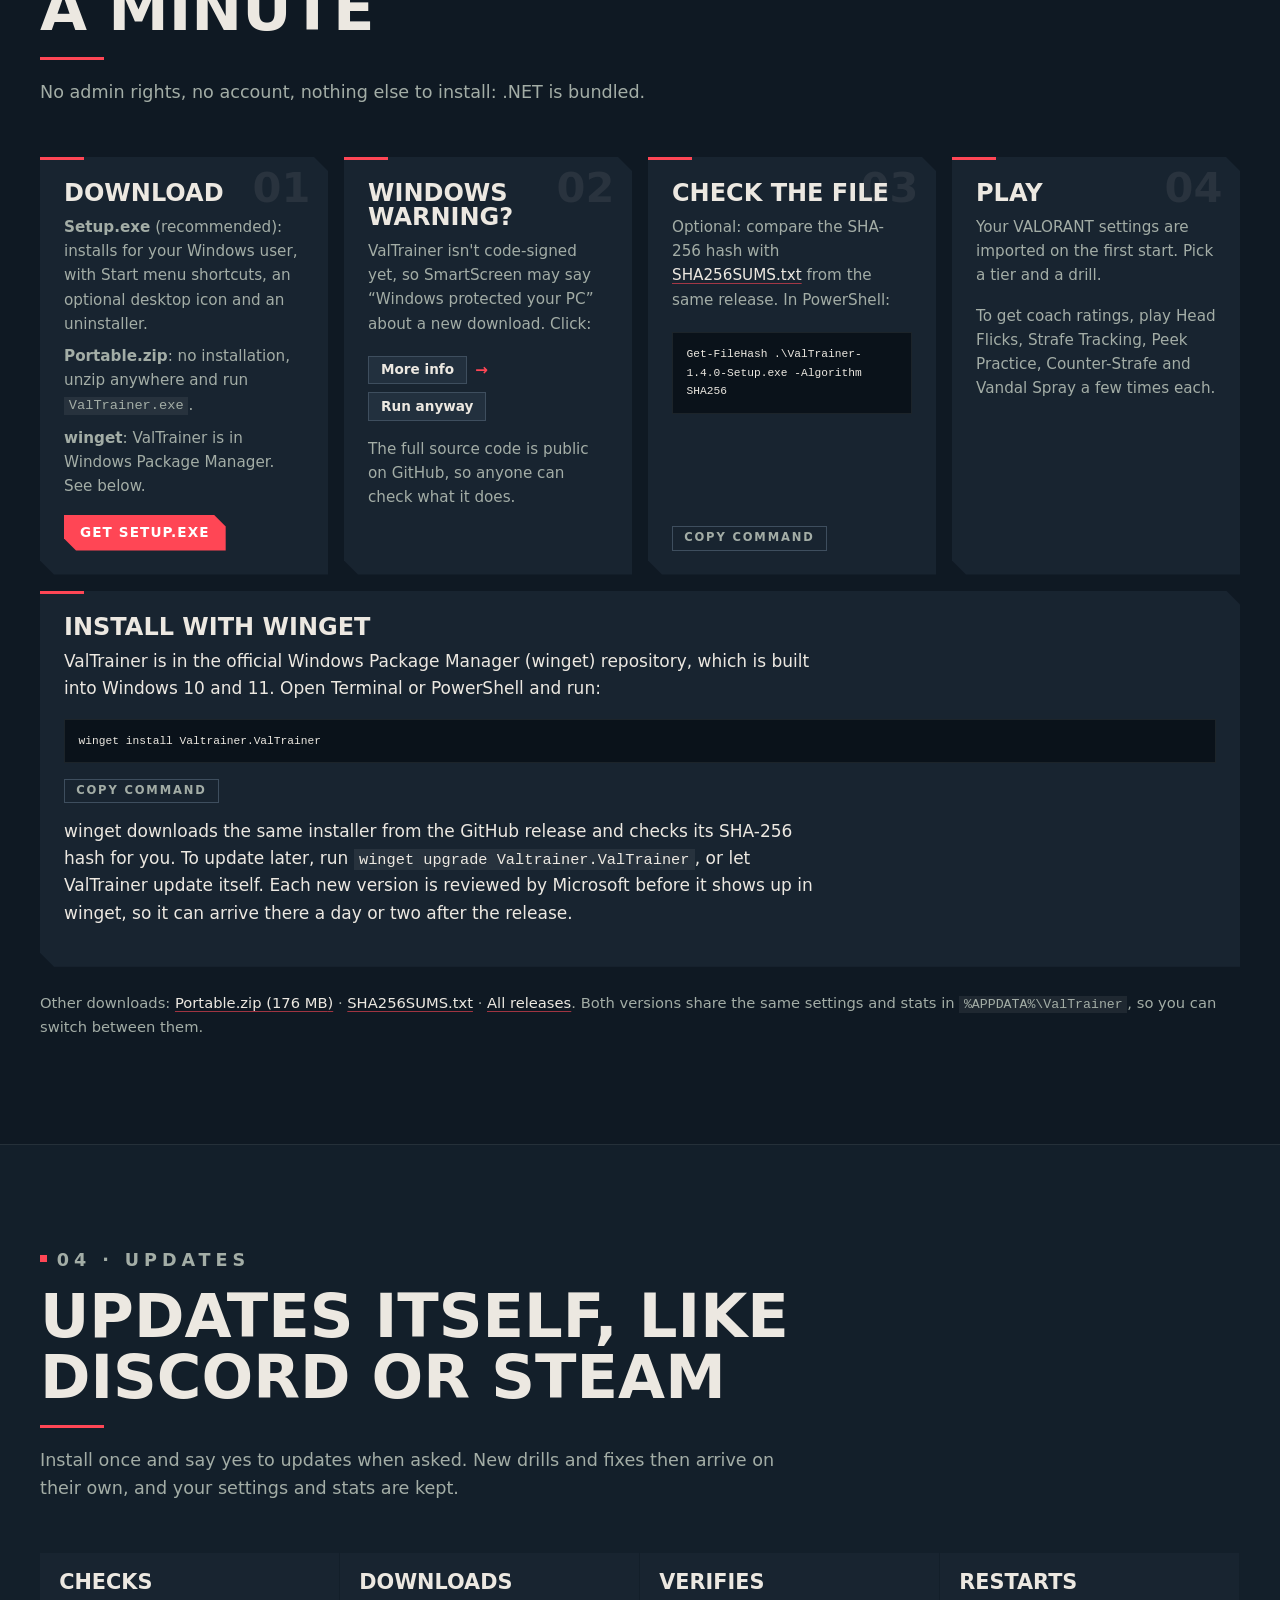
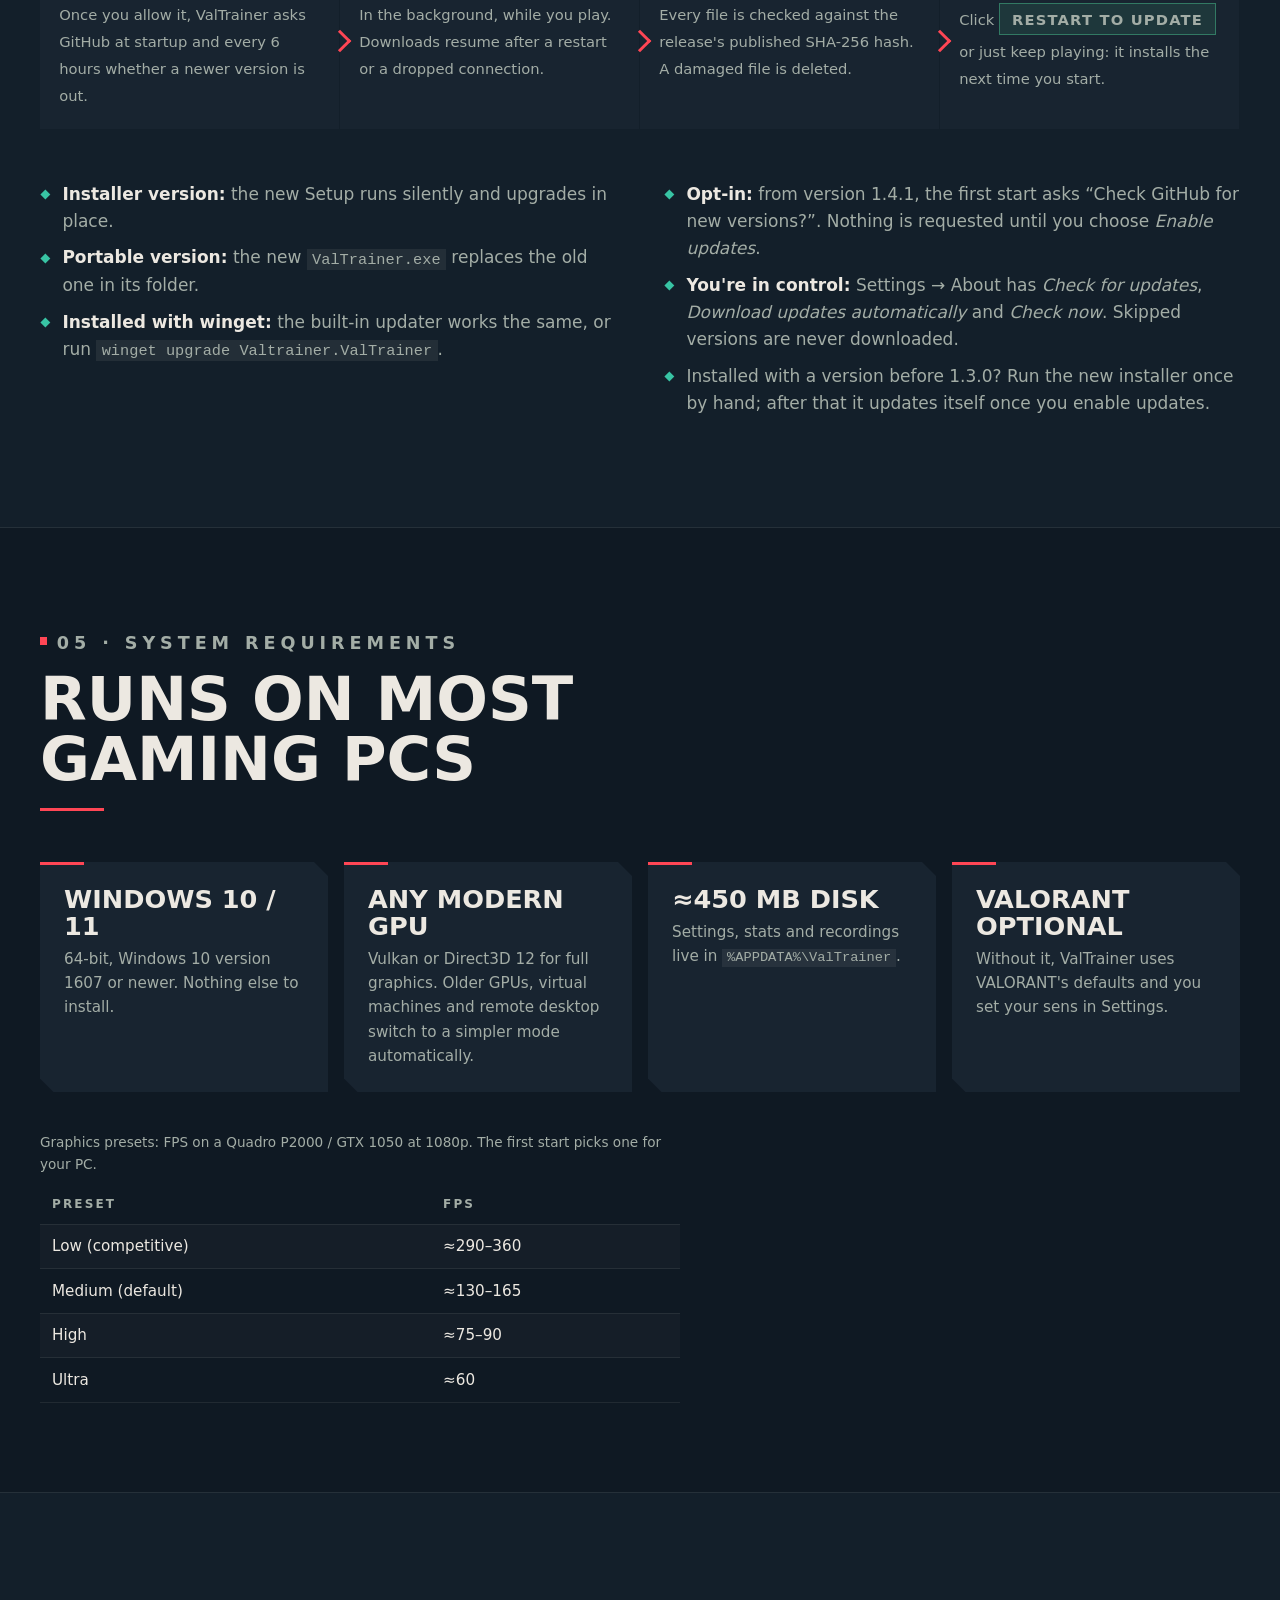
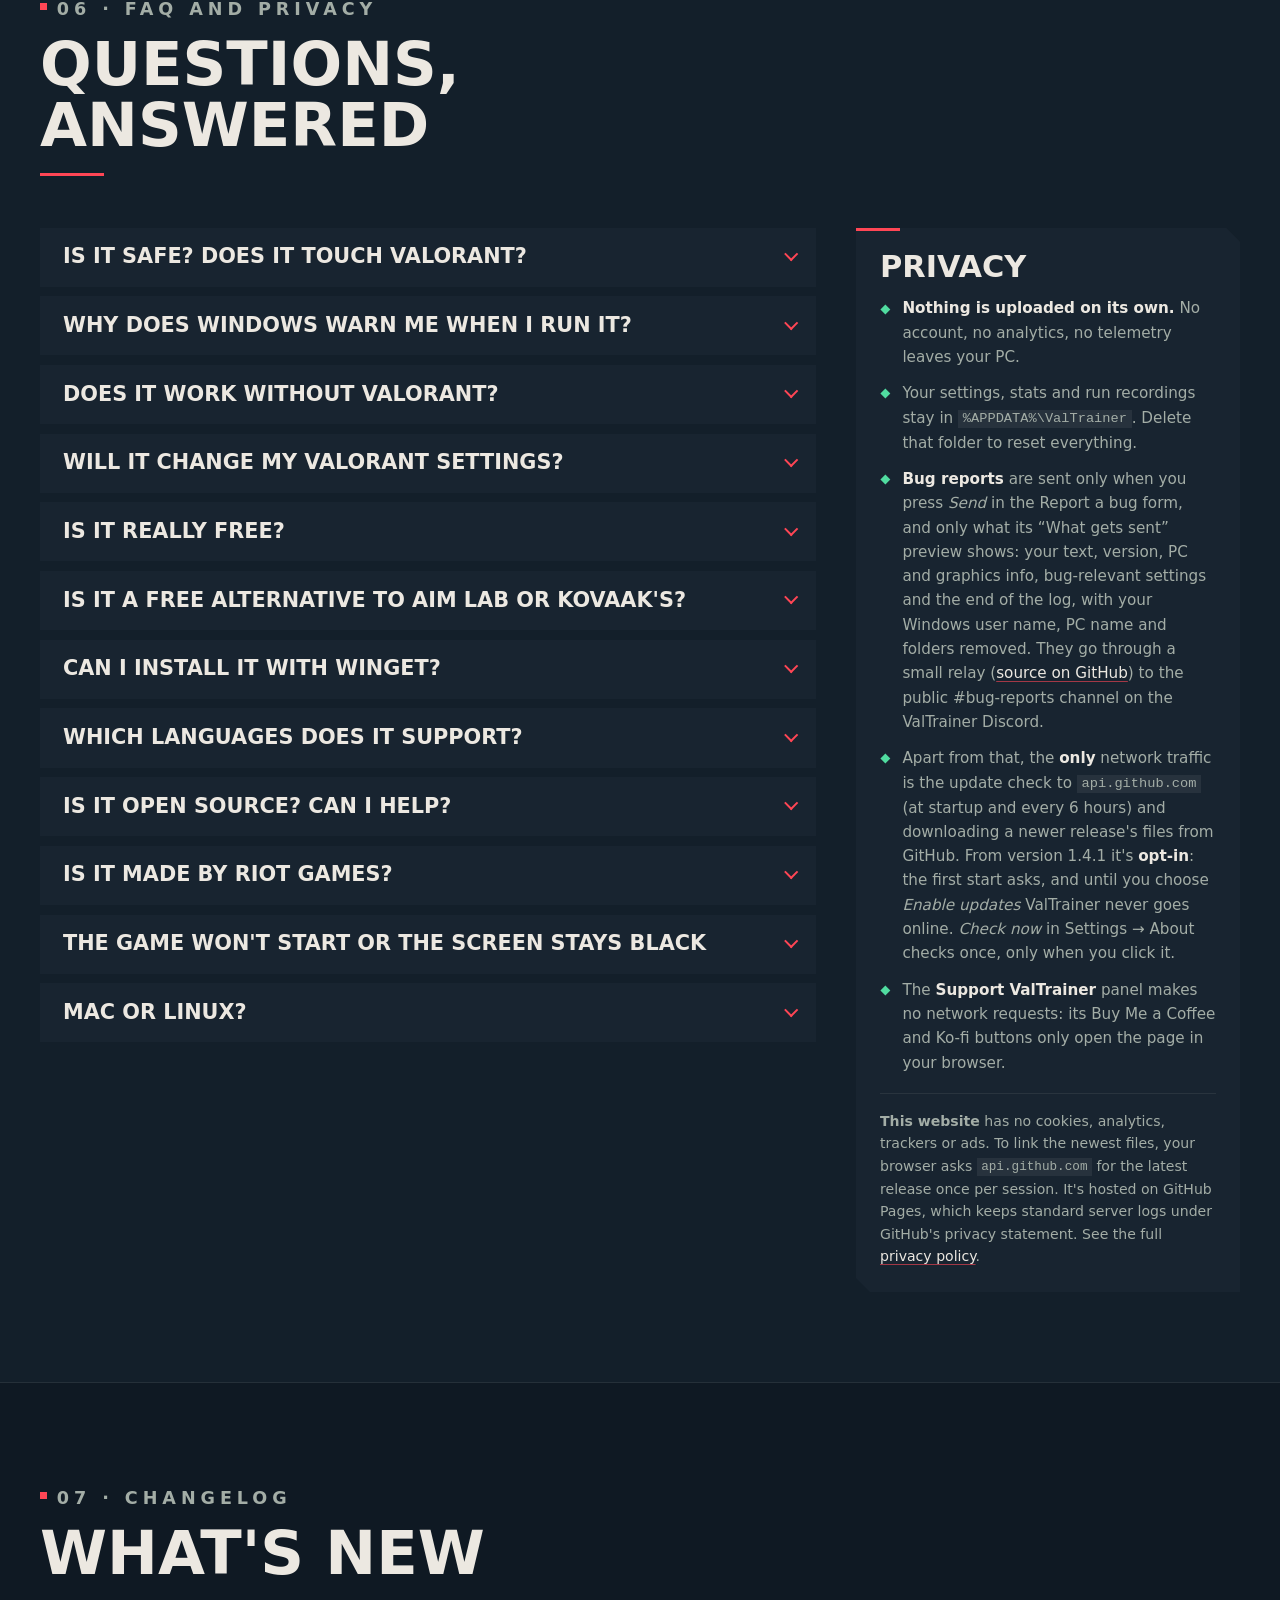
==== commit 93f2e2bc: "Search Console and Bing Webmaster verification tags Co-Authored-By: Claude Opus 5.5 <noreply@anthrop" ====
--- a/index.html
+++ b/index.html
@@ -6,6 +6,8 @@
 <title>ValTrainer: Free Aim Trainer for VALORANT Players (Windows)</title>
 <meta name="description" content="Free, open-source aim trainer that imports your VALORANT sens, crosshair and keybinds. Aim coach, 30+ drills, 29 agents, spray control for 20 guns. Windows.">
 <link rel="canonical" href="https://valtrainer.github.io/">
+<meta name="google-site-verification" content="9Wt3deIg26sEhDqTOvkXWf8LaiPmtsnwnC-KtEmfZUo">
+<meta name="msvalidate.01" content="38A9FCDAE9869CF8A3B5E464B8863BAF">
 <meta name="theme-color" content="#0f1923">
 <meta name="color-scheme" content="dark">
 <meta name="referrer" content="strict-origin-when-cross-origin">
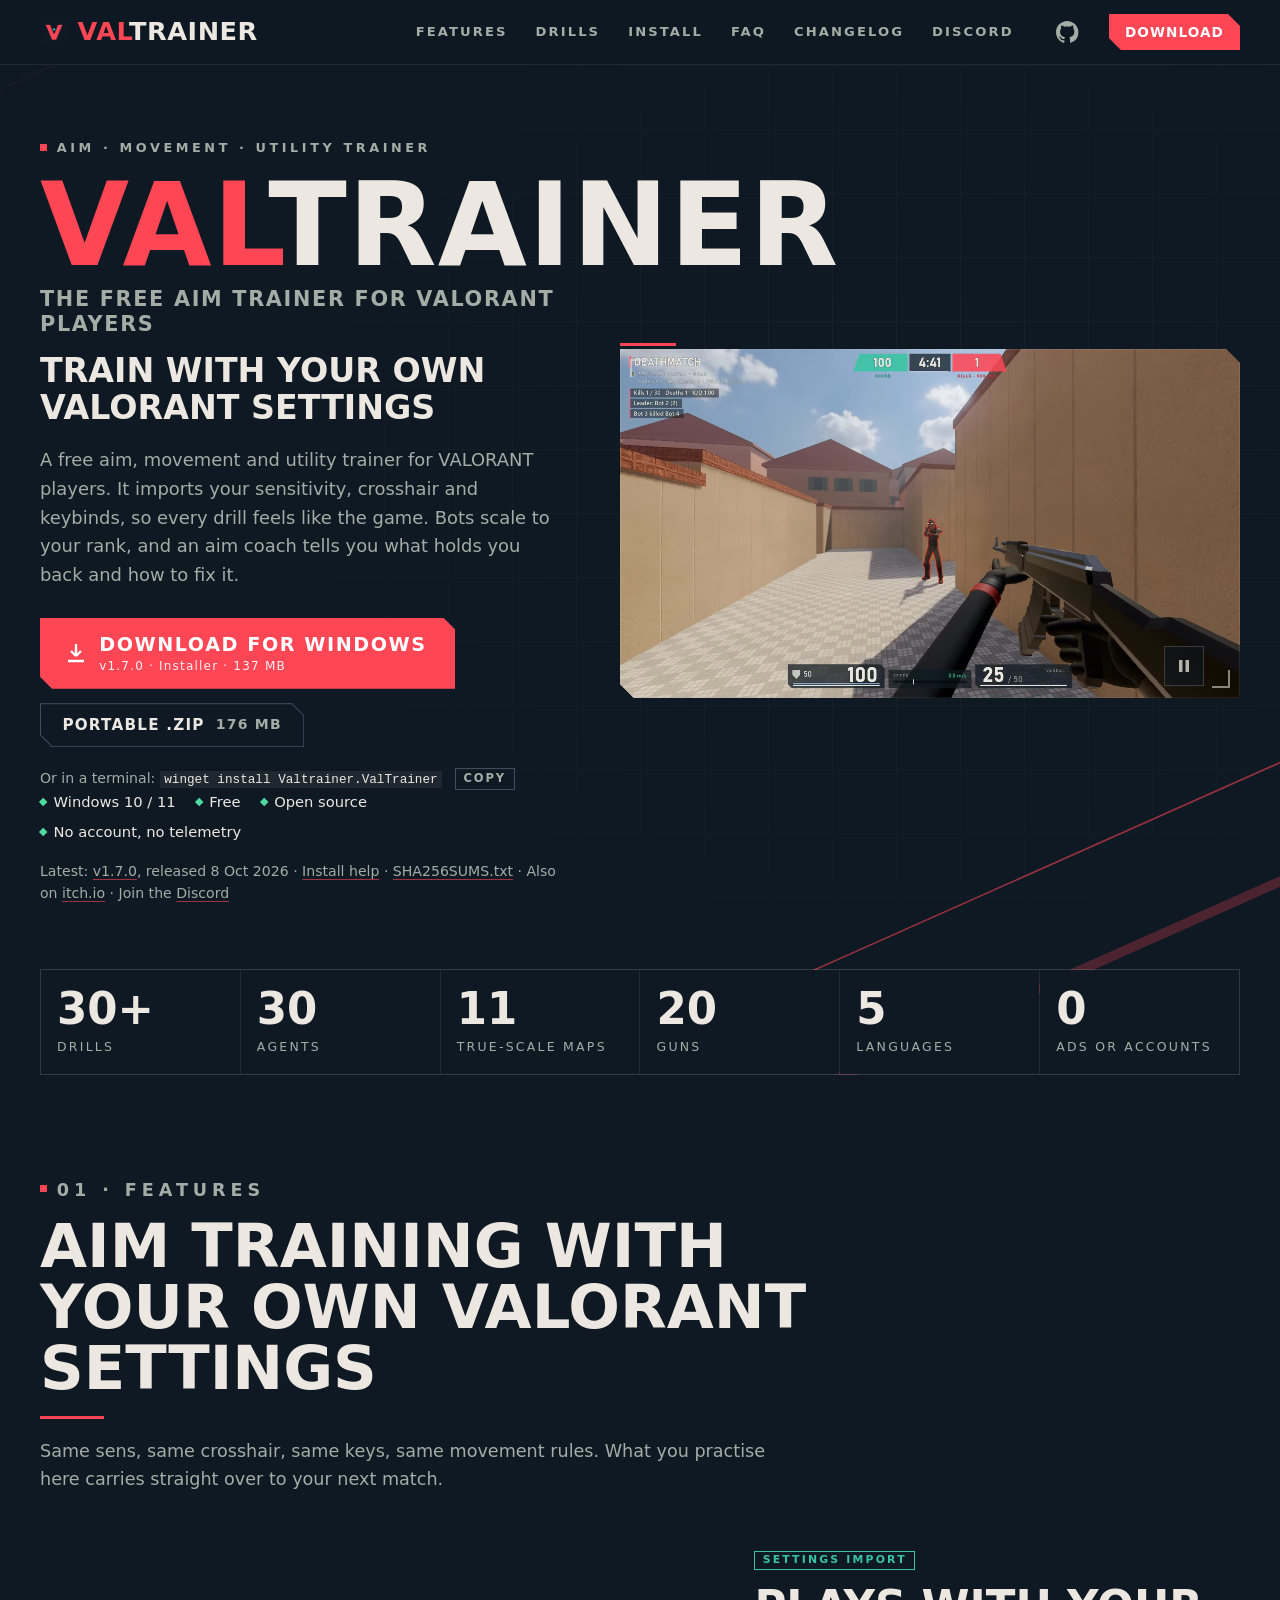
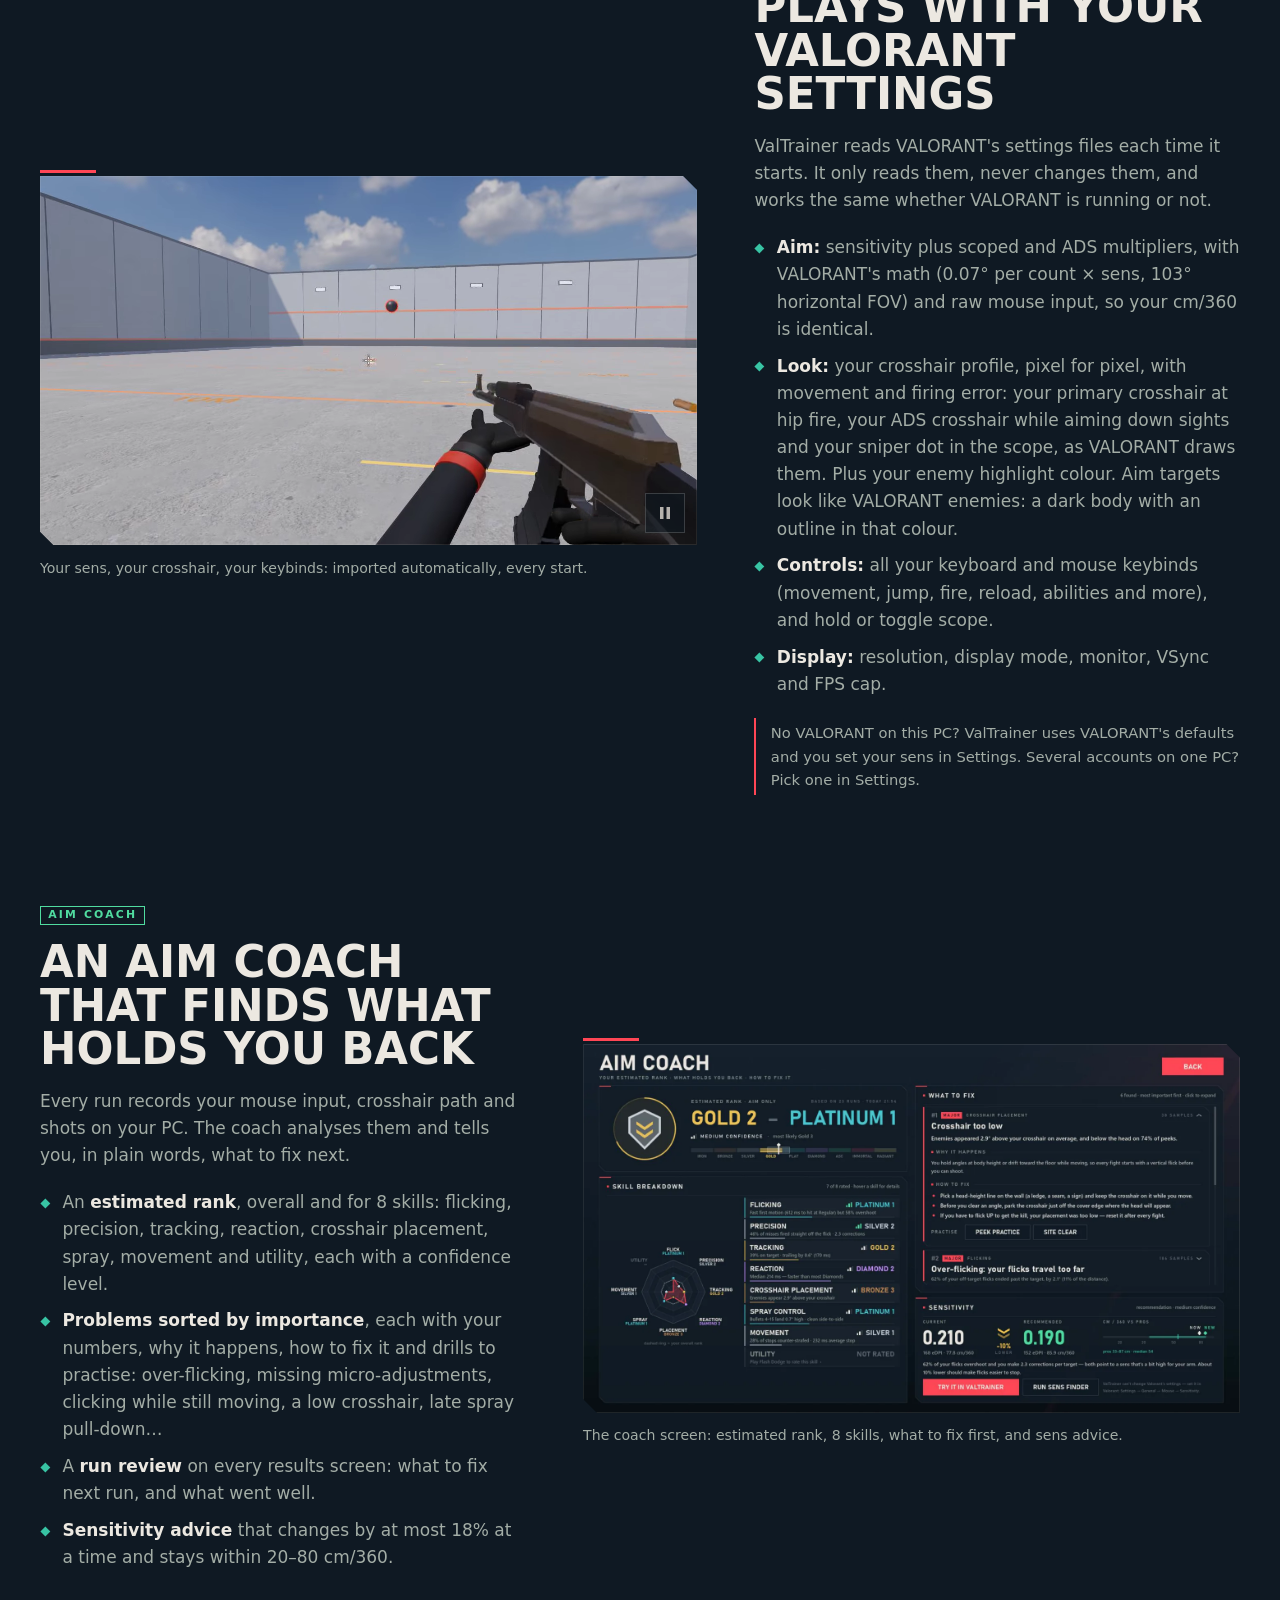
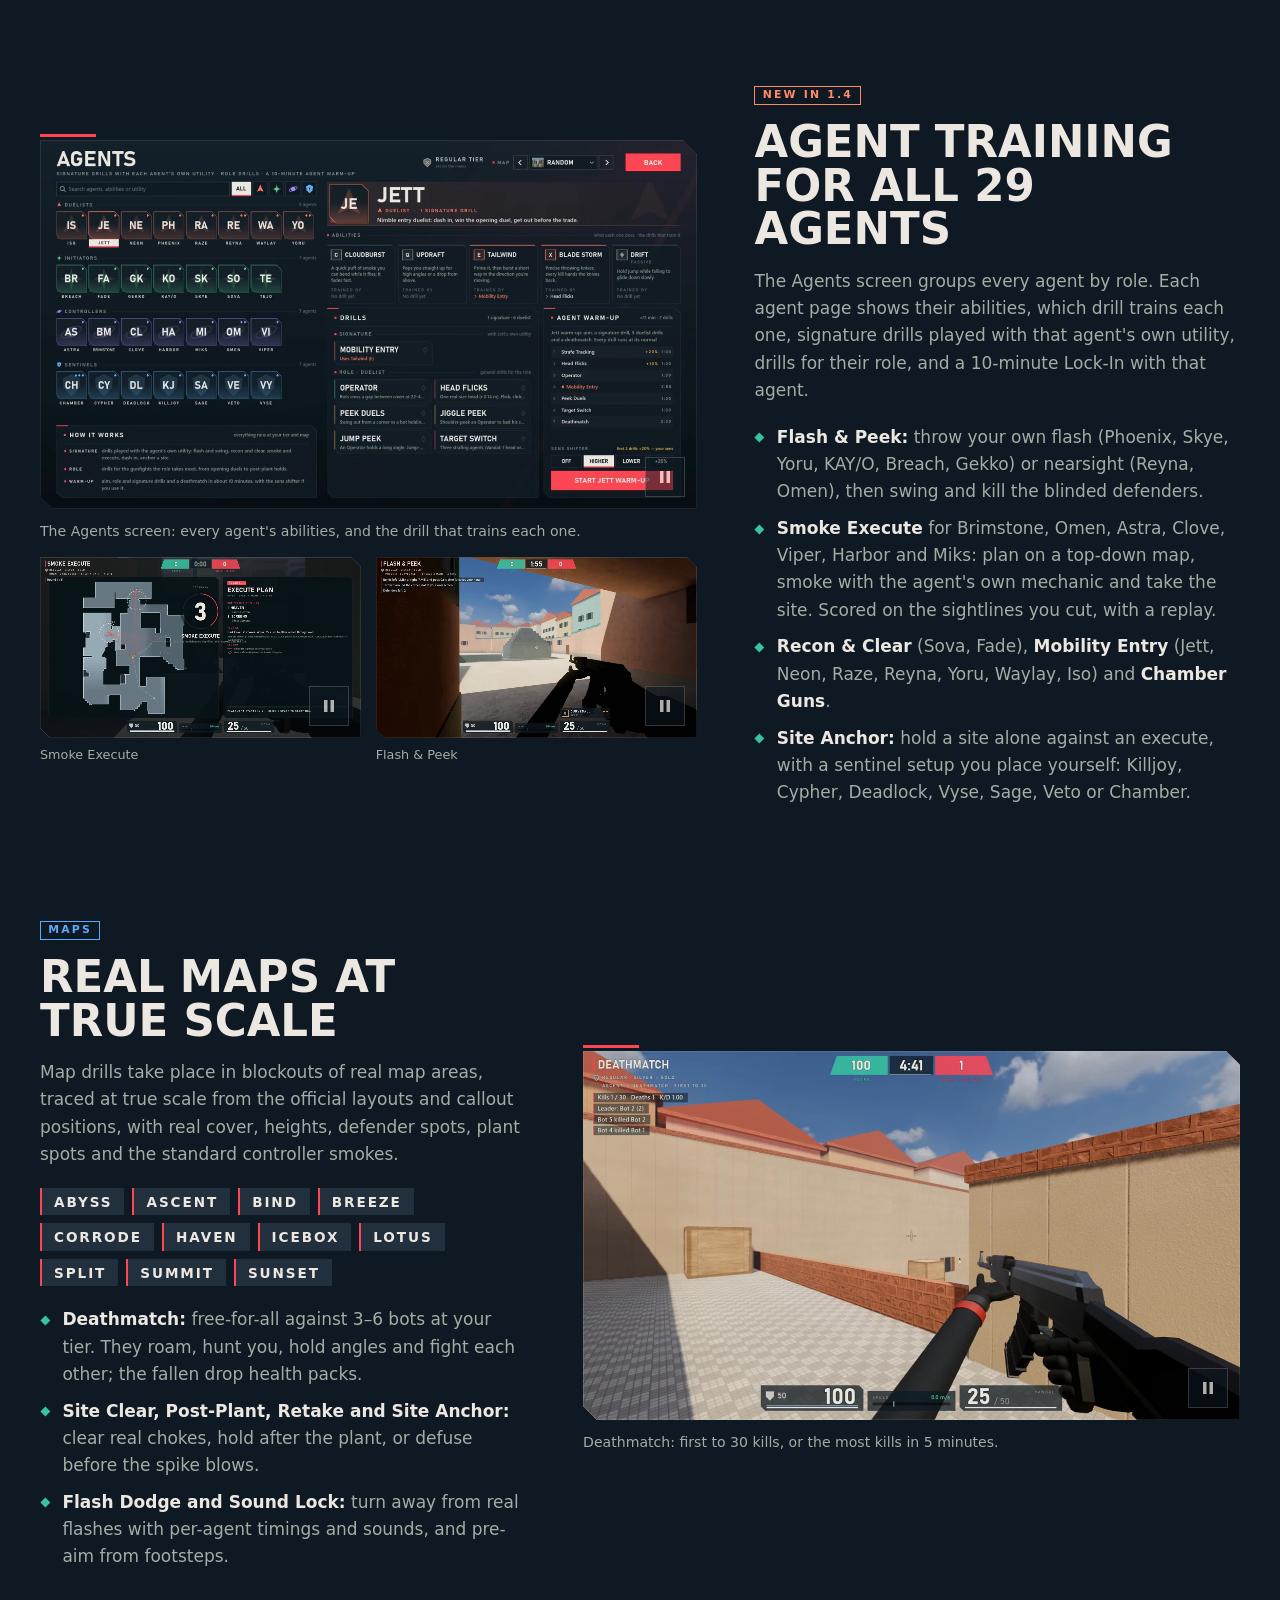
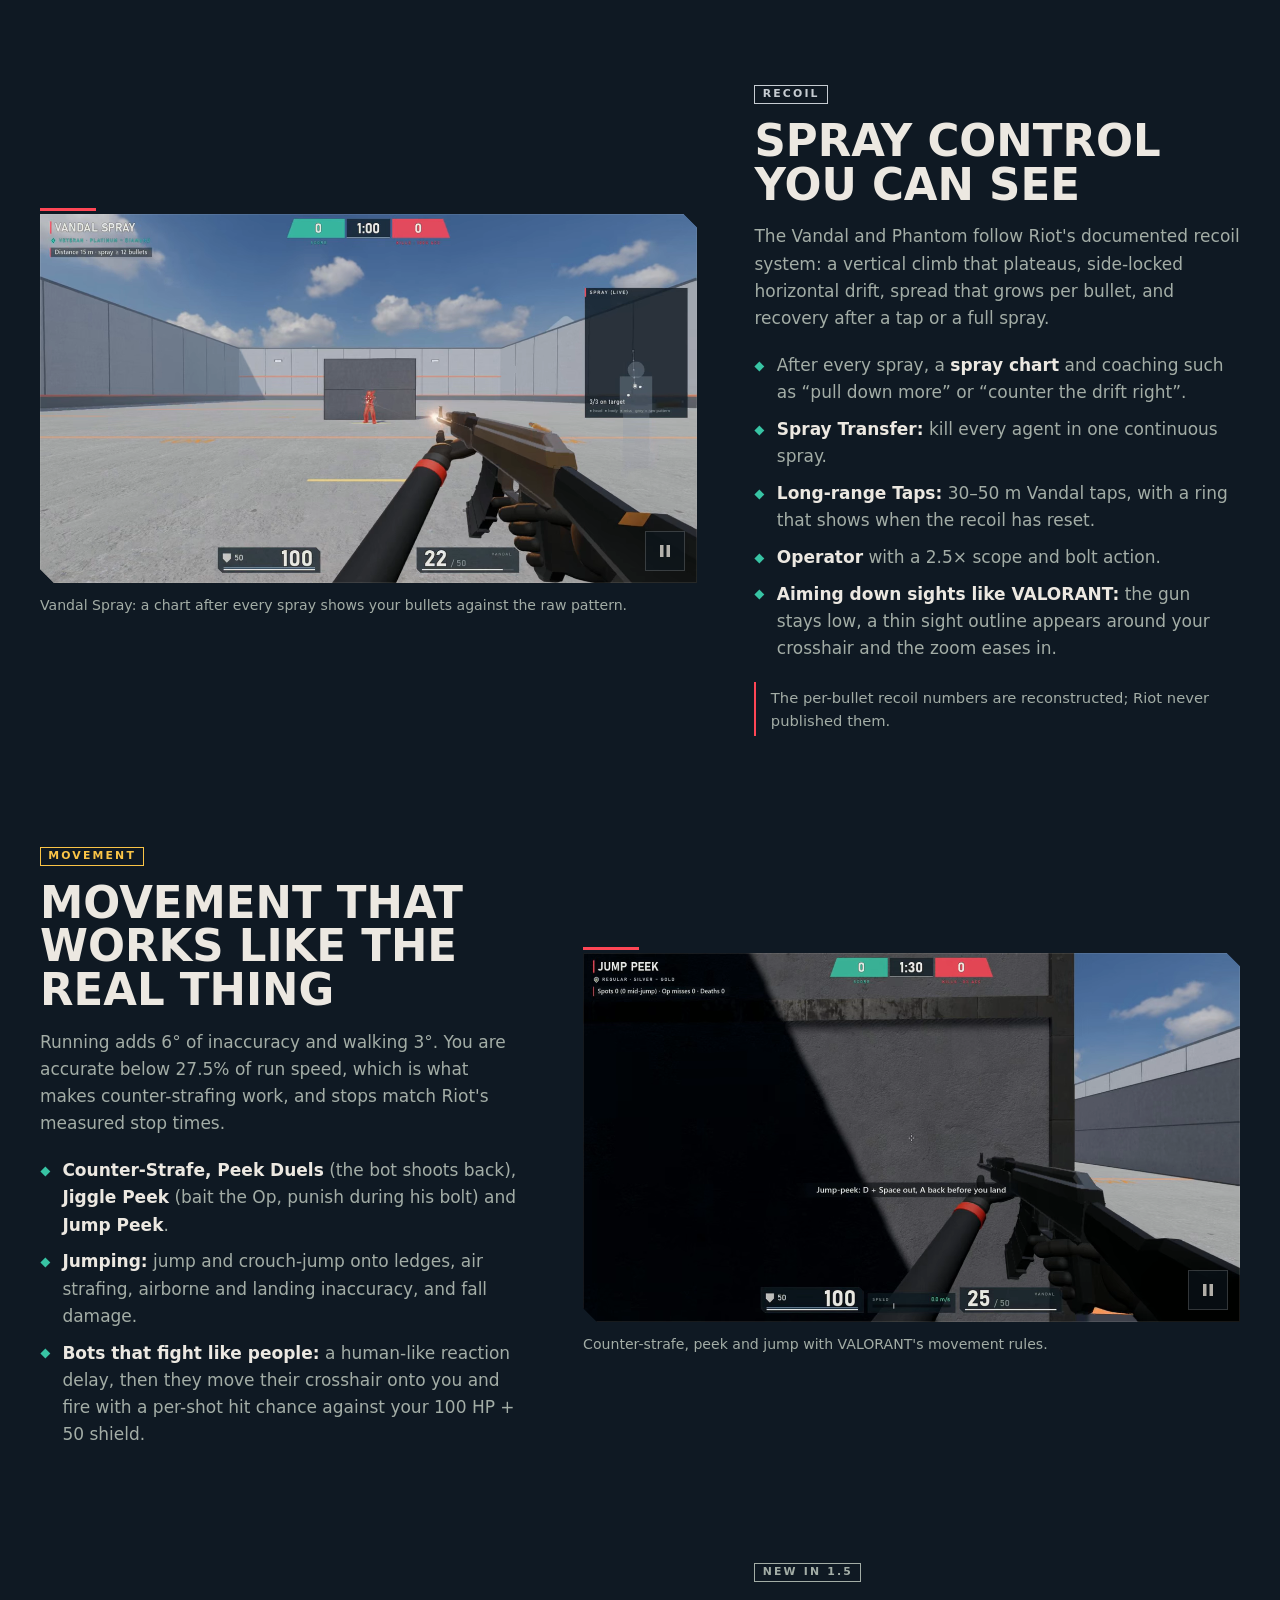
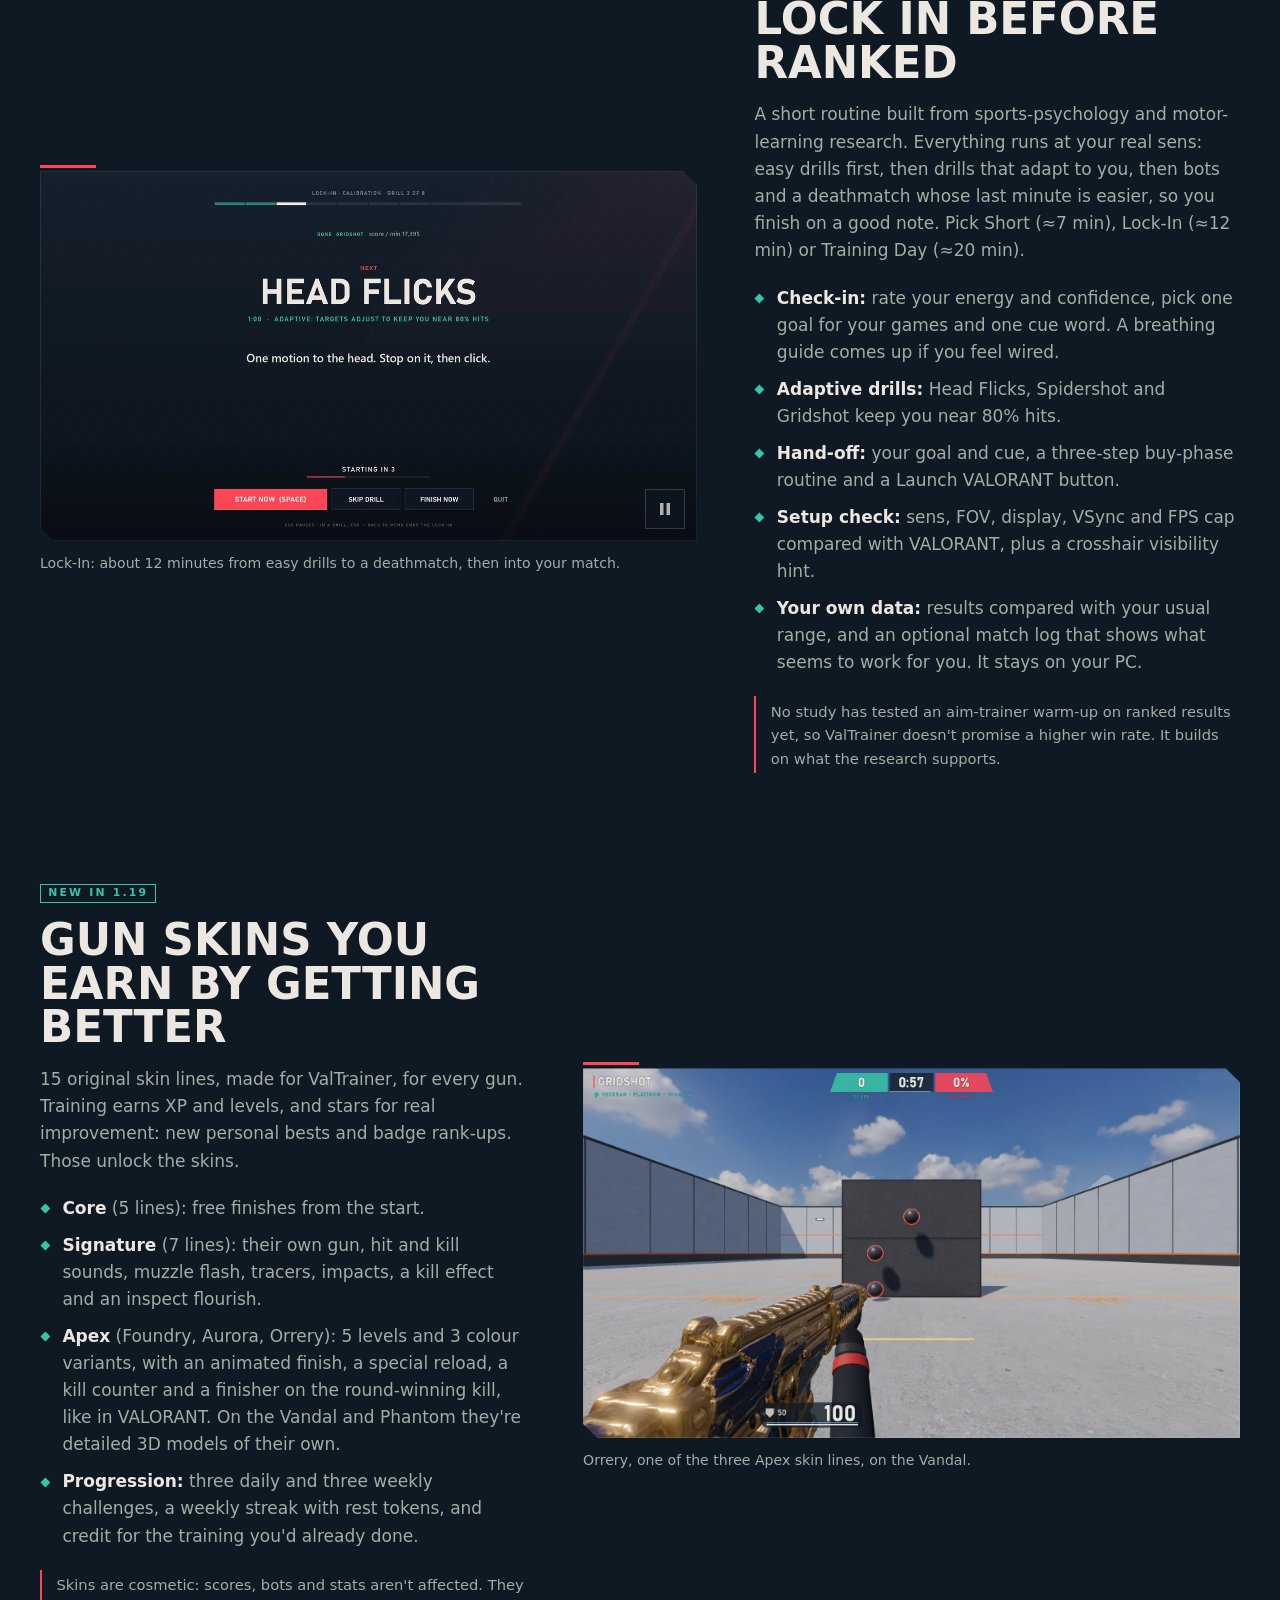
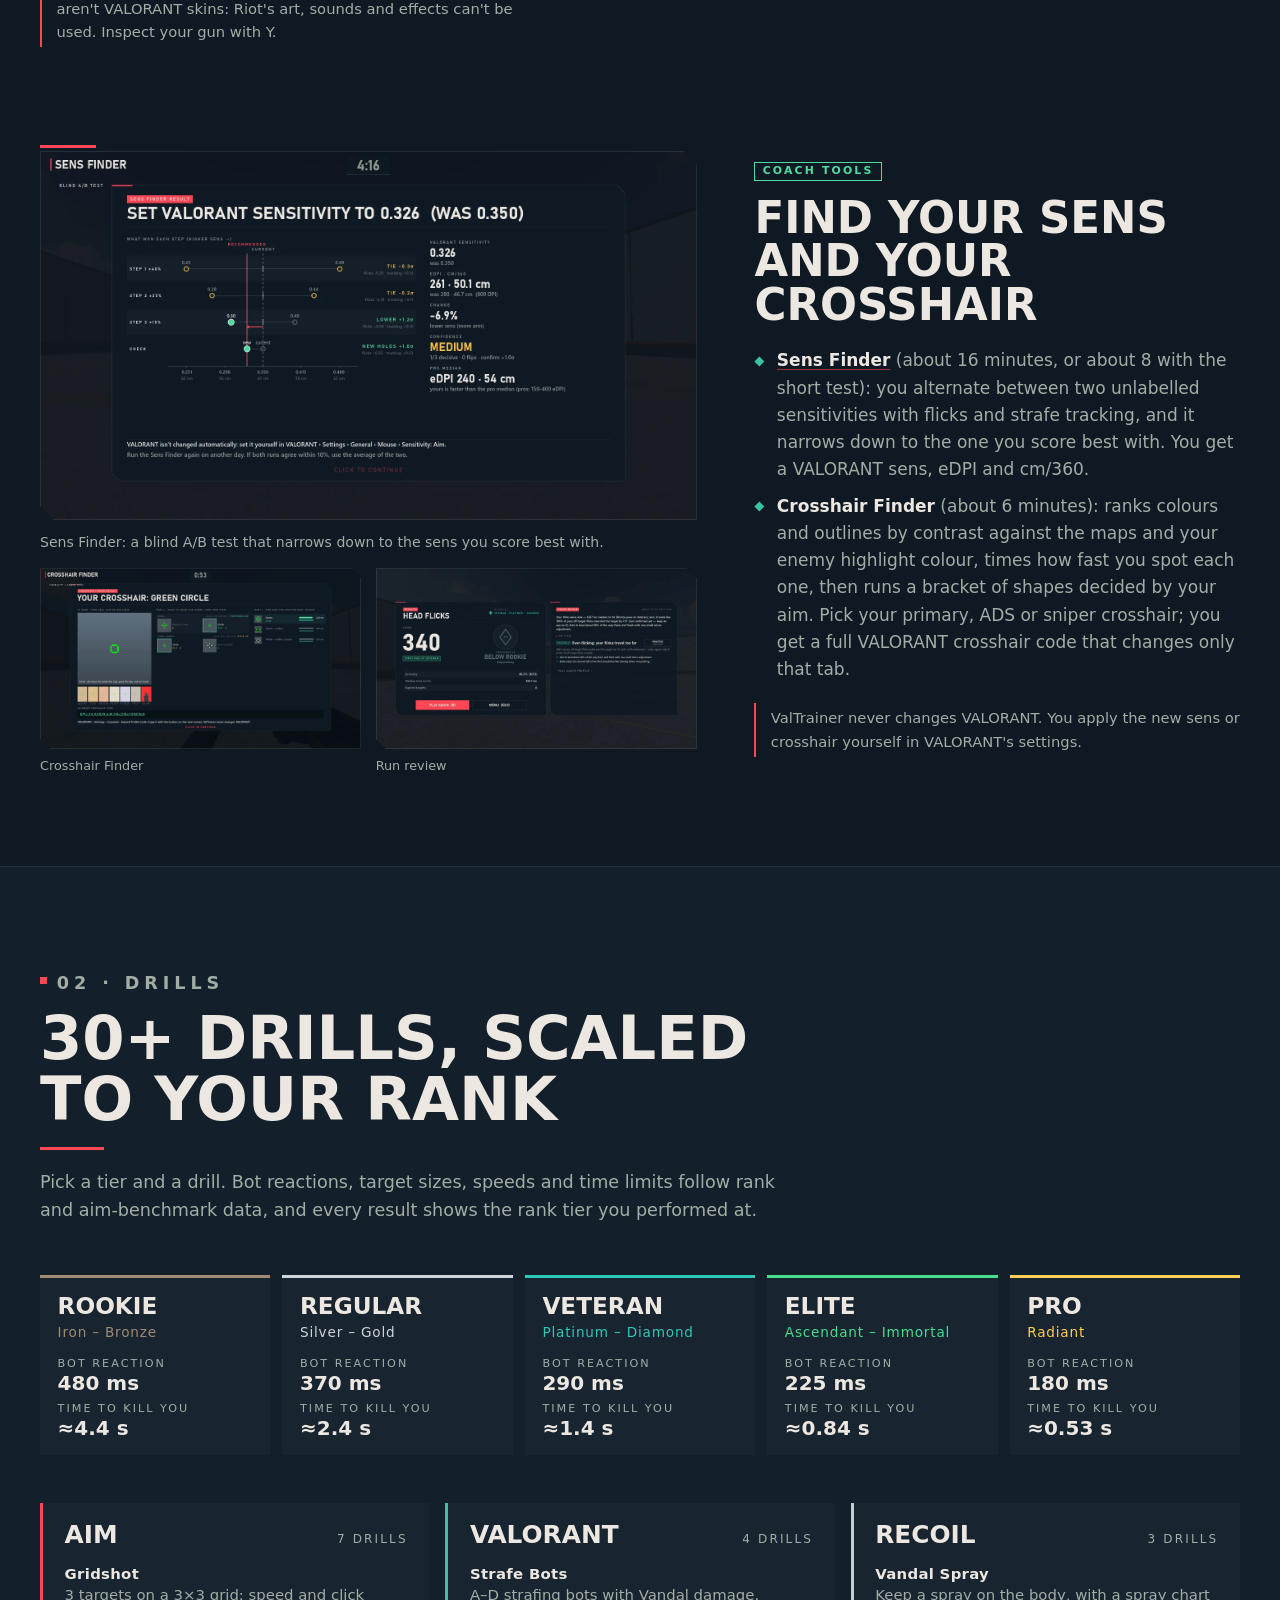
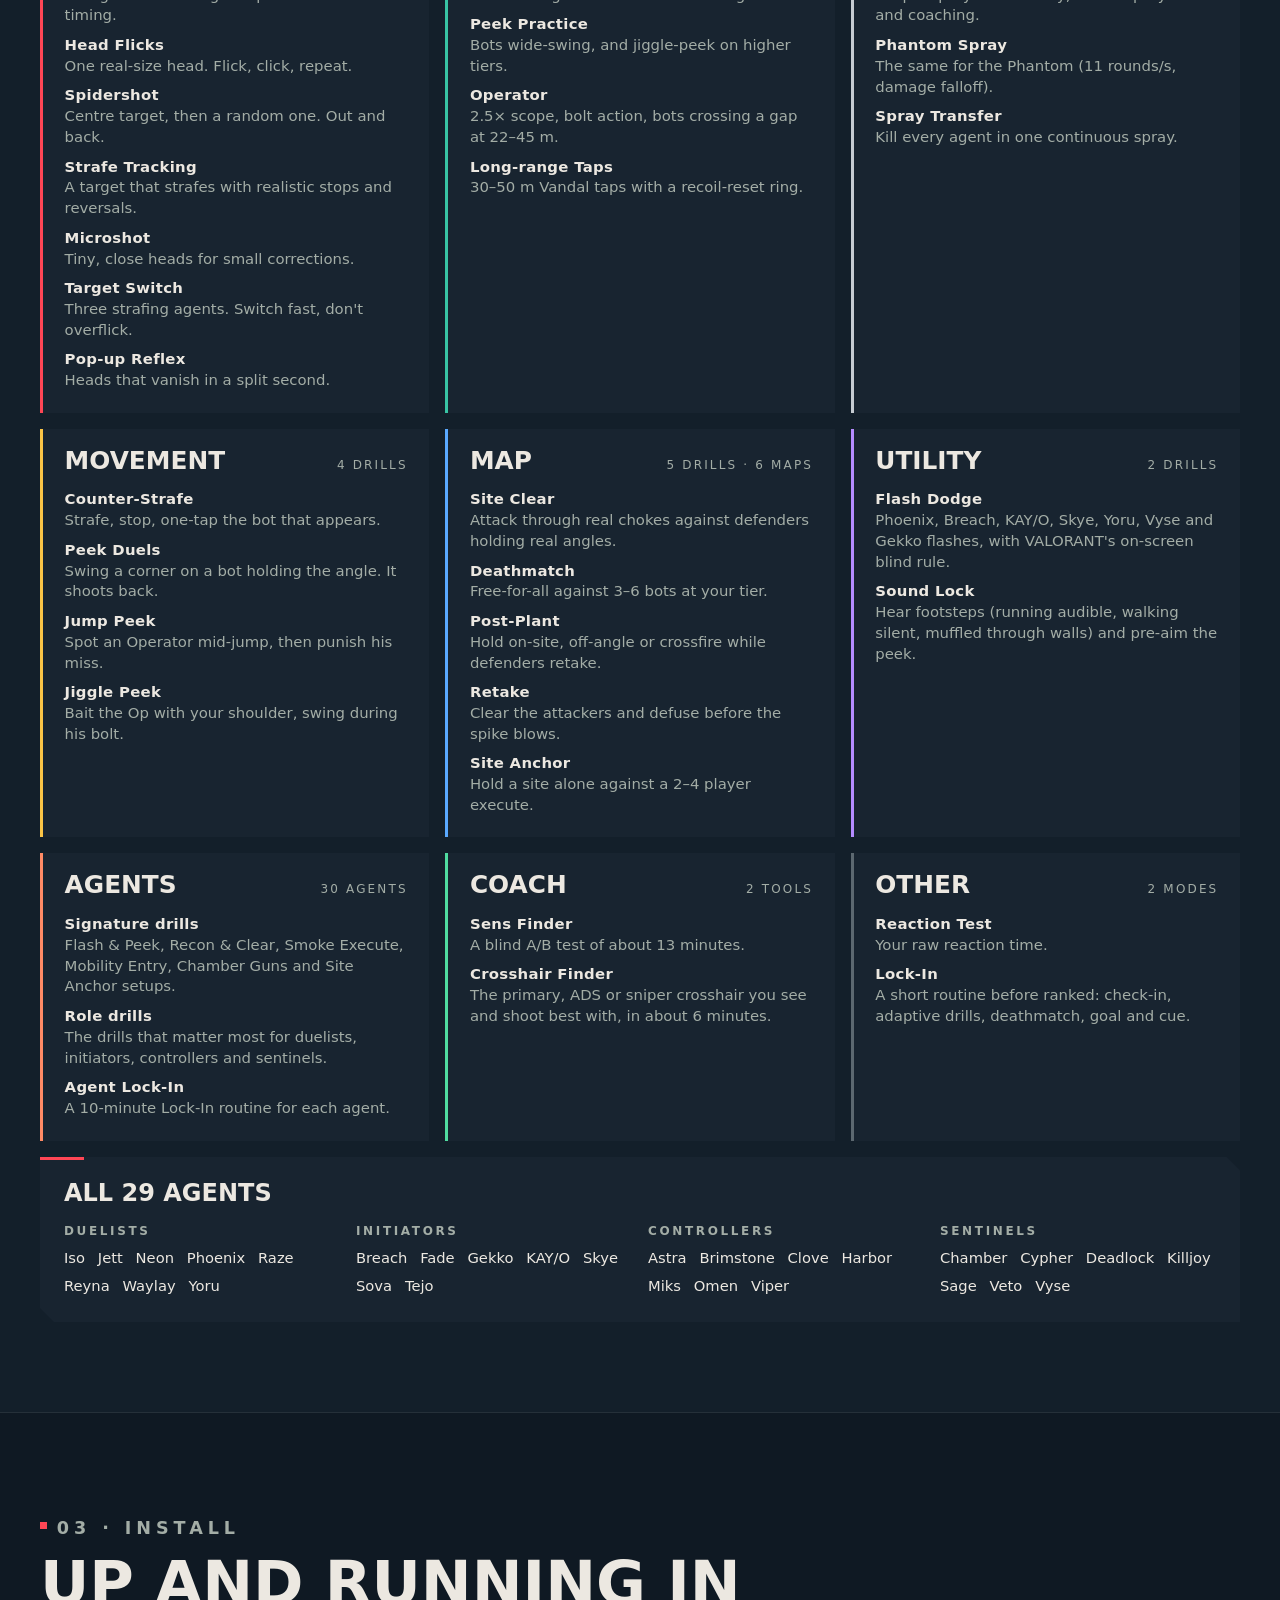
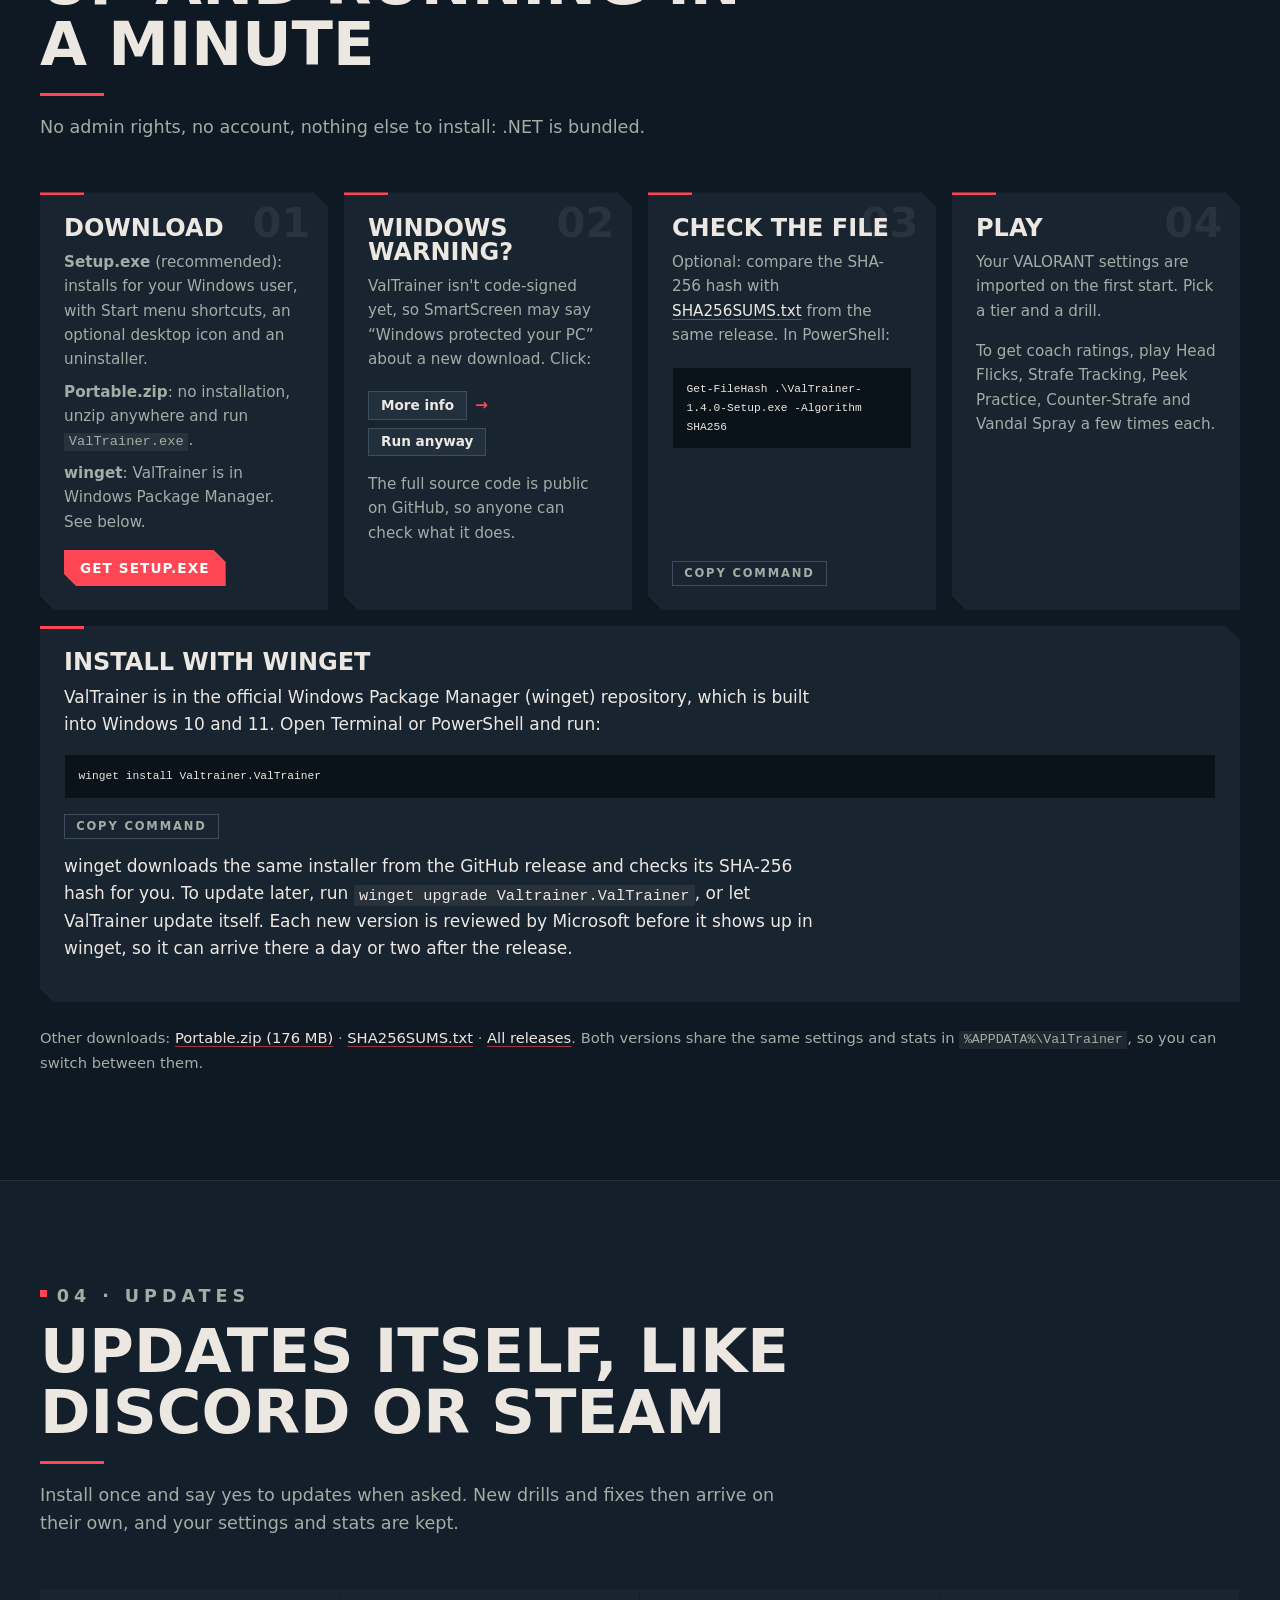
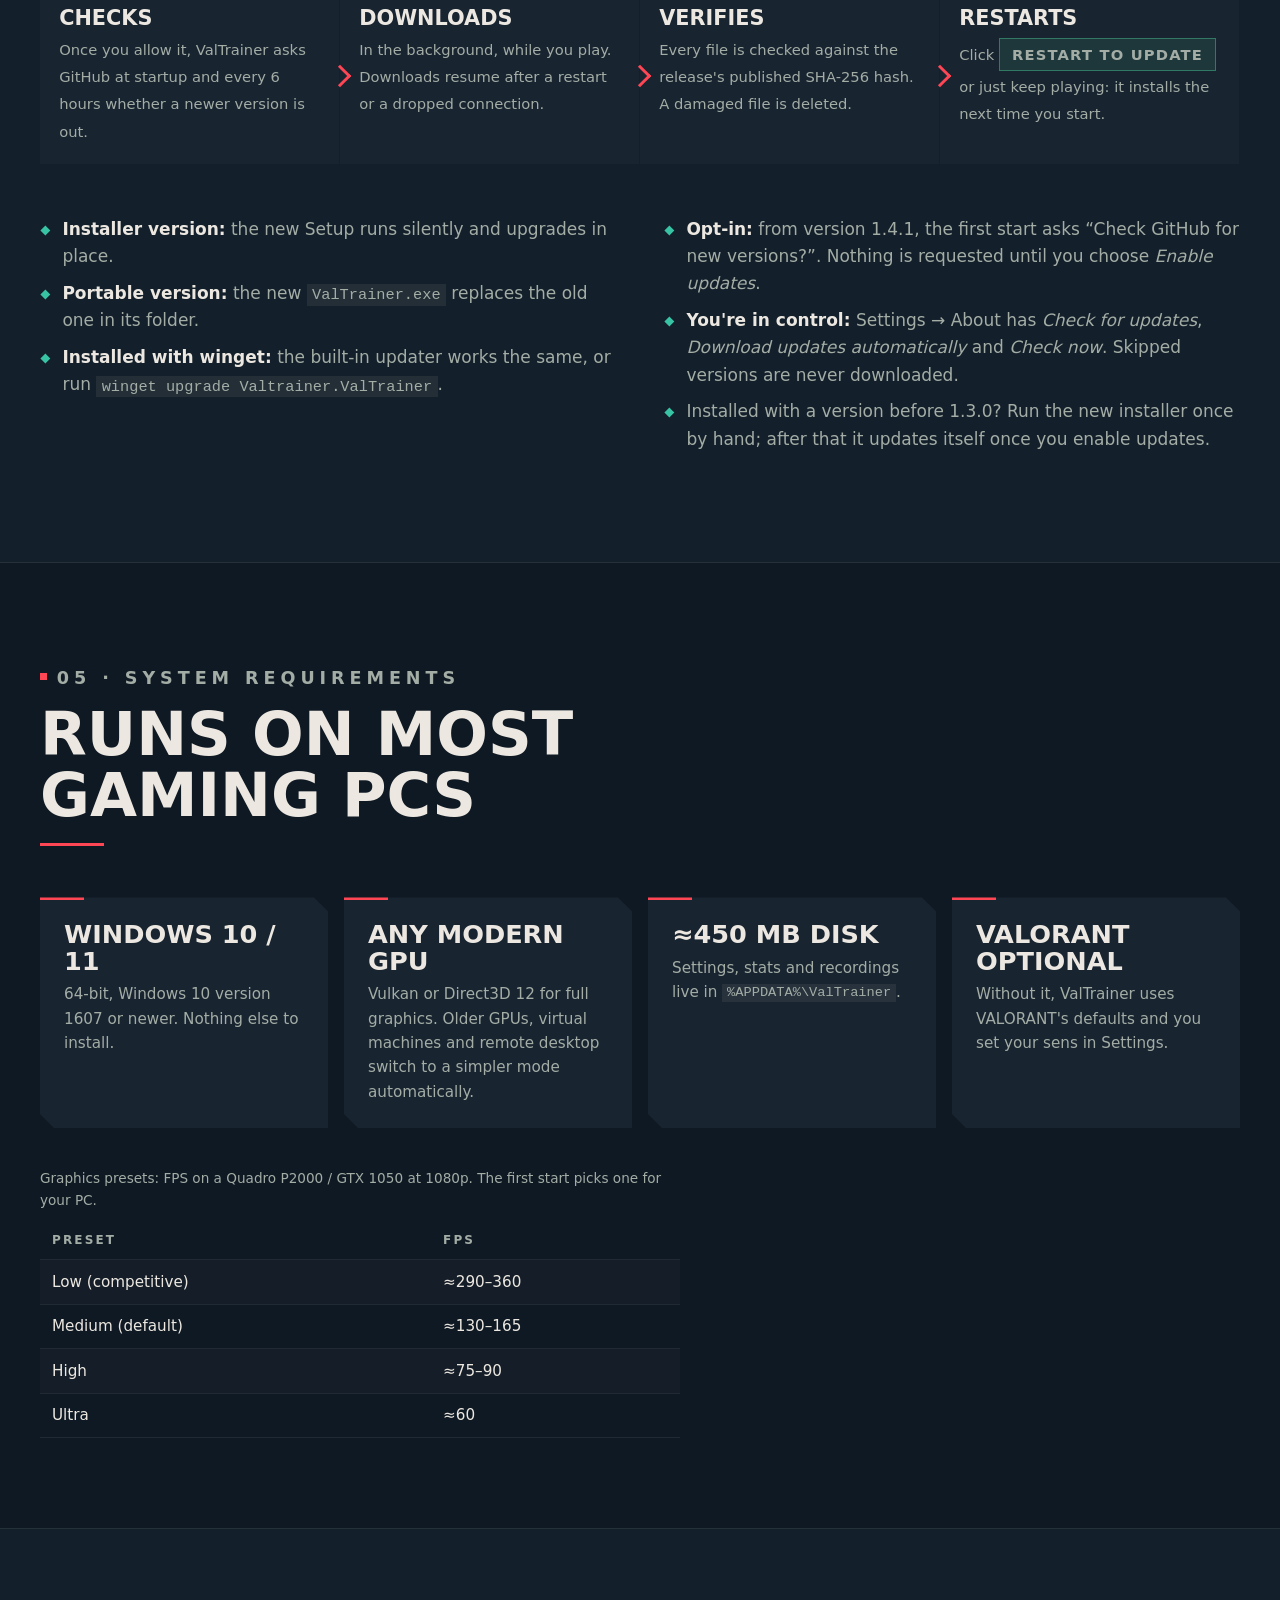
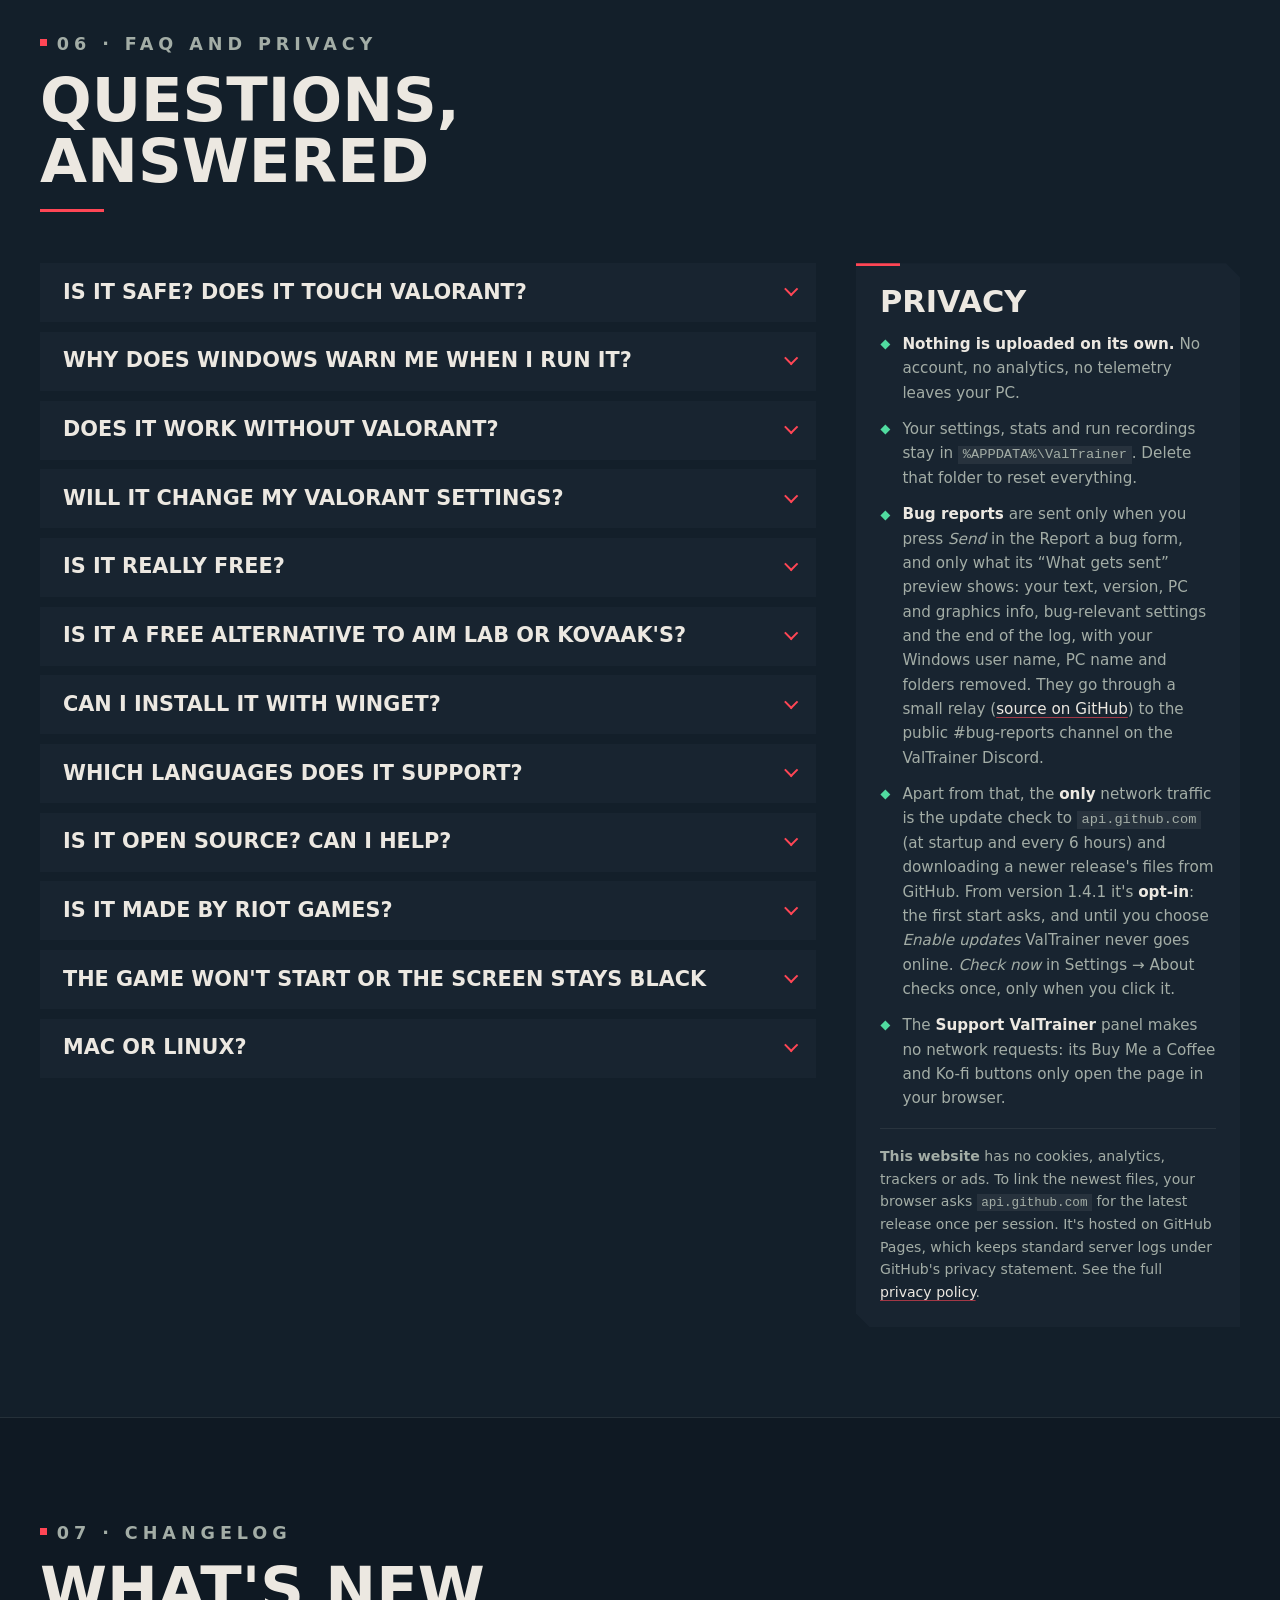
==== commit b605d7bf: "v1.21.0: 30 agents, 11 maps, changelog 1.20-1.21; title leads with open-source aim trainer Co-Author" ====
--- a/index.html
+++ b/index.html
@@ -3,8 +3,8 @@
 <head>
 <meta charset="utf-8">
 <meta name="viewport" content="width=device-width, initial-scale=1">
-<title>ValTrainer: Free Aim Trainer for VALORANT Players (Windows)</title>
-<meta name="description" content="Free, open-source aim trainer that imports your VALORANT sens, crosshair and keybinds. Aim coach, 30+ drills, 29 agents, spray control for 20 guns. Windows.">
+<title>ValTrainer: Free Open-Source Aim Trainer for VALORANT Players</title>
+<meta name="description" content="Free, open-source aim trainer that imports your VALORANT sens, crosshair and keybinds. Aim coach, 30+ drills, 30 agents, 11 maps, 20 guns. Windows.">
 <link rel="canonical" href="https://valtrainer.github.io/">
 <meta name="google-site-verification" content="9Wt3deIg26sEhDqTOvkXWf8LaiPmtsnwnC-KtEmfZUo">
 <meta name="msvalidate.01" content="38A9FCDAE9869CF8A3B5E464B8863BAF">
@@ -14,16 +14,16 @@
 
 <meta property="og:type" content="website">
 <meta property="og:site_name" content="ValTrainer">
-<meta property="og:title" content="ValTrainer: Free Aim Trainer for VALORANT Players (Windows)">
-<meta property="og:description" content="Train with your own VALORANT sens, crosshair and keybinds. Aim coach, 30+ drills, all 29 agents, Deathmatch, spray control for 20 guns, gun skins and a Lock-In warm-up. Free and open source for Windows 10/11.">
+<meta property="og:title" content="ValTrainer: Free Open-Source Aim Trainer for VALORANT Players">
+<meta property="og:description" content="Train with your own VALORANT sens, crosshair and keybinds. Aim coach, 30+ drills, all 30 agents, 11 true-scale maps, Deathmatch, spray control for 20 guns, gun skins and a Lock-In warm-up. Free and open source for Windows 10/11.">
 <meta property="og:url" content="https://valtrainer.github.io/">
 <meta property="og:image" content="https://valtrainer.github.io/media/og-image.jpg">
 <meta property="og:image:width" content="1200">
 <meta property="og:image:height" content="630">
 <meta property="og:image:alt" content="ValTrainer, a free VALORANT-style aim trainer">
 <meta name="twitter:card" content="summary_large_image">
-<meta name="twitter:title" content="ValTrainer: Free Aim Trainer for VALORANT Players (Windows)">
-<meta name="twitter:description" content="Train with your own VALORANT sens, crosshair and keybinds. Aim coach, 30+ drills, all 29 agents, Deathmatch, spray control for 20 guns, gun skins and a Lock-In warm-up. Free and open source for Windows 10/11.">
+<meta name="twitter:title" content="ValTrainer: Free Open-Source Aim Trainer for VALORANT Players">
+<meta name="twitter:description" content="Train with your own VALORANT sens, crosshair and keybinds. Aim coach, 30+ drills, all 30 agents, 11 true-scale maps, Deathmatch, spray control for 20 guns, gun skins and a Lock-In warm-up. Free and open source for Windows 10/11.">
 <meta name="twitter:image" content="https://valtrainer.github.io/media/og-image.jpg">
 
 <link rel="icon" href="favicon.ico" sizes="48x48">
@@ -71,7 +71,7 @@
       "@type": ["SoftwareApplication", "VideoGame"],
       "@id": "https://valtrainer.github.io/#app",
       "name": "ValTrainer",
-      "description": "A free, open-source aim, movement and utility trainer for VALORANT players. It imports your VALORANT sensitivity, crosshair and keybinds, and has an aim coach, 30+ drills, all 29 agents' abilities, Deathmatch bots and spray control for 20 guns.",
+      "description": "A free, open-source aim, movement and utility trainer for VALORANT players. It imports your VALORANT sensitivity, crosshair and keybinds, and has an aim coach, 30+ drills, all 30 agents' abilities, 11 true-scale maps, Deathmatch bots and spray control for 20 guns.",
       "applicationCategory": "GameApplication",
       "genre": "Aim trainer",
       "gamePlatform": "PC",
@@ -79,9 +79,9 @@
       "url": "https://valtrainer.github.io/",
       "downloadUrl": "https://github.com/idoraz1/ValTrainer/releases/latest",
       "installUrl": "https://valtrainer.github.io/#winget",
-      "softwareVersion": "1.19.0",
+      "softwareVersion": "1.21.0",
       "datePublished": "2026-10-02",
-      "dateModified": "2026-11-12",
+      "dateModified": "2026-11-19",
       "inLanguage": ["en", "fr", "es", "pt-BR", "de"],
       "license": "https://www.gnu.org/licenses/gpl-3.0.html",
       "isAccessibleForFree": true,
@@ -96,8 +96,9 @@
         "Imports your VALORANT sensitivity, crosshair and keybinds",
         "Aim coach with a rank estimate and what to fix first",
         "30+ drills scaled from Iron to Radiant",
-        "Ability drills for all 29 agents",
-        "Deathmatch and true-scale map drills",
+        "Ability drills for all 30 agents",
+        "Deathmatch and map drills on 11 true-scale maps",
+        "Directional footsteps you can locate by ear",
         "Spray control for all 20 guns",
         "Sens Finder (blind A/B test) and Crosshair Finder",
         "Lock-In warm-up before ranked",
@@ -196,8 +197,8 @@
 
     <ul class="stats" aria-label="ValTrainer in numbers">
       <li><b>30+</b><span>Drills</span></li>
-      <li><b>29</b><span>Agents</span></li>
-      <li><b>6</b><span>True-scale maps</span></li>
+      <li><b>30</b><span>Agents</span></li>
+      <li><b>11</b><span>True-scale maps</span></li>
       <li><b>20</b><span>Guns</span></li>
       <li><b>5</b><span>Languages</span></li>
       <li><b>0</b><span>Ads or accounts</span></li>
@@ -275,7 +276,7 @@
           <figure class="shot shot-accent">
             <div class="frame" data-webm="media/clip-agents.webm" data-mp4="media/clip-agents.mp4">
               <img src="media/clip-agents.jpg" data-fallback="media/shot-agents.webp img/results-review.webp" width="1600" height="900" loading="lazy" decoding="async"
-                alt="The Agents screen with all 29 agents grouped by role, and an agent drill played with that agent's own abilities.">
+                alt="The Agents screen with all 30 agents grouped by role, and an agent drill played with that agent's own abilities.">
               <video muted playsinline loop preload="none" aria-hidden="true" tabindex="-1"></video>
             </div>
             <figcaption>The Agents screen: every agent's abilities, and the drill that trains each one.</figcaption>
@@ -333,7 +334,7 @@
           <p>Map drills take place in blockouts of real map areas, traced at true scale from the official layouts and
             callout positions, with real cover, heights, defender spots, plant spots and the standard controller smokes.</p>
           <ul class="chips" aria-label="Maps">
-            <li>Ascent</li><li>Bind</li><li>Breeze</li><li>Haven</li><li>Icebox</li><li>Split</li>
+            <li>Abyss</li><li>Ascent</li><li>Bind</li><li>Breeze</li><li>Corrode</li><li>Haven</li><li>Icebox</li><li>Lotus</li><li>Split</li><li>Summit</li><li>Sunset</li>
           </ul>
           <ul class="ticks">
             <li><b>Deathmatch:</b> free-for-all against 3–6 bots at your tier. They roam, hunt you, hold angles and fight
@@ -584,7 +585,7 @@
         </ul>
       </section>
       <section class="drill-cat cat-agents reveal" aria-labelledby="cat-agents">
-        <header><h3 id="cat-agents">Agents</h3><span class="count">29 agents</span></header>
+        <header><h3 id="cat-agents">Agents</h3><span class="count">30 agents</span></header>
         <ul>
           <li><b>Signature drills</b>Flash &amp; Peek, Recon &amp; Clear, Smoke Execute, Mobility Entry, Chamber Guns and Site Anchor setups.</li>
           <li><b>Role drills</b>The drills that matter most for duelists, initiators, controllers and sentinels.</li>
@@ -883,7 +884,31 @@
     </header>
     <ol class="timeline">
       <li class="release latest reveal">
-        <div class="ver">1.19.0<small>12 Nov 2026</small><span class="badge">Latest</span></div>
+        <div class="ver">1.21.0<small>17 Nov 2026</small><span class="badge">Latest</span></div>
+        <div>
+          <h3>Five new maps, real footsteps and a better jump peek</h3>
+          <ul>
+            <li>Abyss, Corrode, Lotus, Summit and Sunset: 11 true-scale maps in every map drill</li>
+            <li>Footsteps you can locate by ear, with direction, distance, walls and the surface the enemy runs on</li>
+            <li>A minimap in Jump Peek and Jiggle Peek, and Jump Peek now judges every clean jump peek</li>
+            <li>No more slipping through walls or floors, and 52 see-through gaps closed on 9 maps</li>
+          </ul>
+        </div>
+      </li>
+      <li class="release reveal">
+        <div class="ver">1.20.0<small>16 Nov 2026</small></div>
+        <div>
+          <h3>Hush, Microshot Dense and unlimited ammo</h3>
+          <ul>
+            <li>Hush, the new Duelist, with two signature drills on your own keybinds</li>
+            <li>Microshot Dense: two small heads close together, every shot a tiny correction</li>
+            <li>Unlimited ammo per drill, and a Sens Finder that asks how you aim and how big your mousepad is</li>
+            <li>A renderer setting and an automatic fallback for laptops whose graphics driver crashed</li>
+          </ul>
+        </div>
+      </li>
+      <li class="release reveal">
+        <div class="ver">1.19.0<small>12 Nov 2026</small></div>
         <div>
           <h3>Skins, progression and 5 languages</h3>
           <ul>
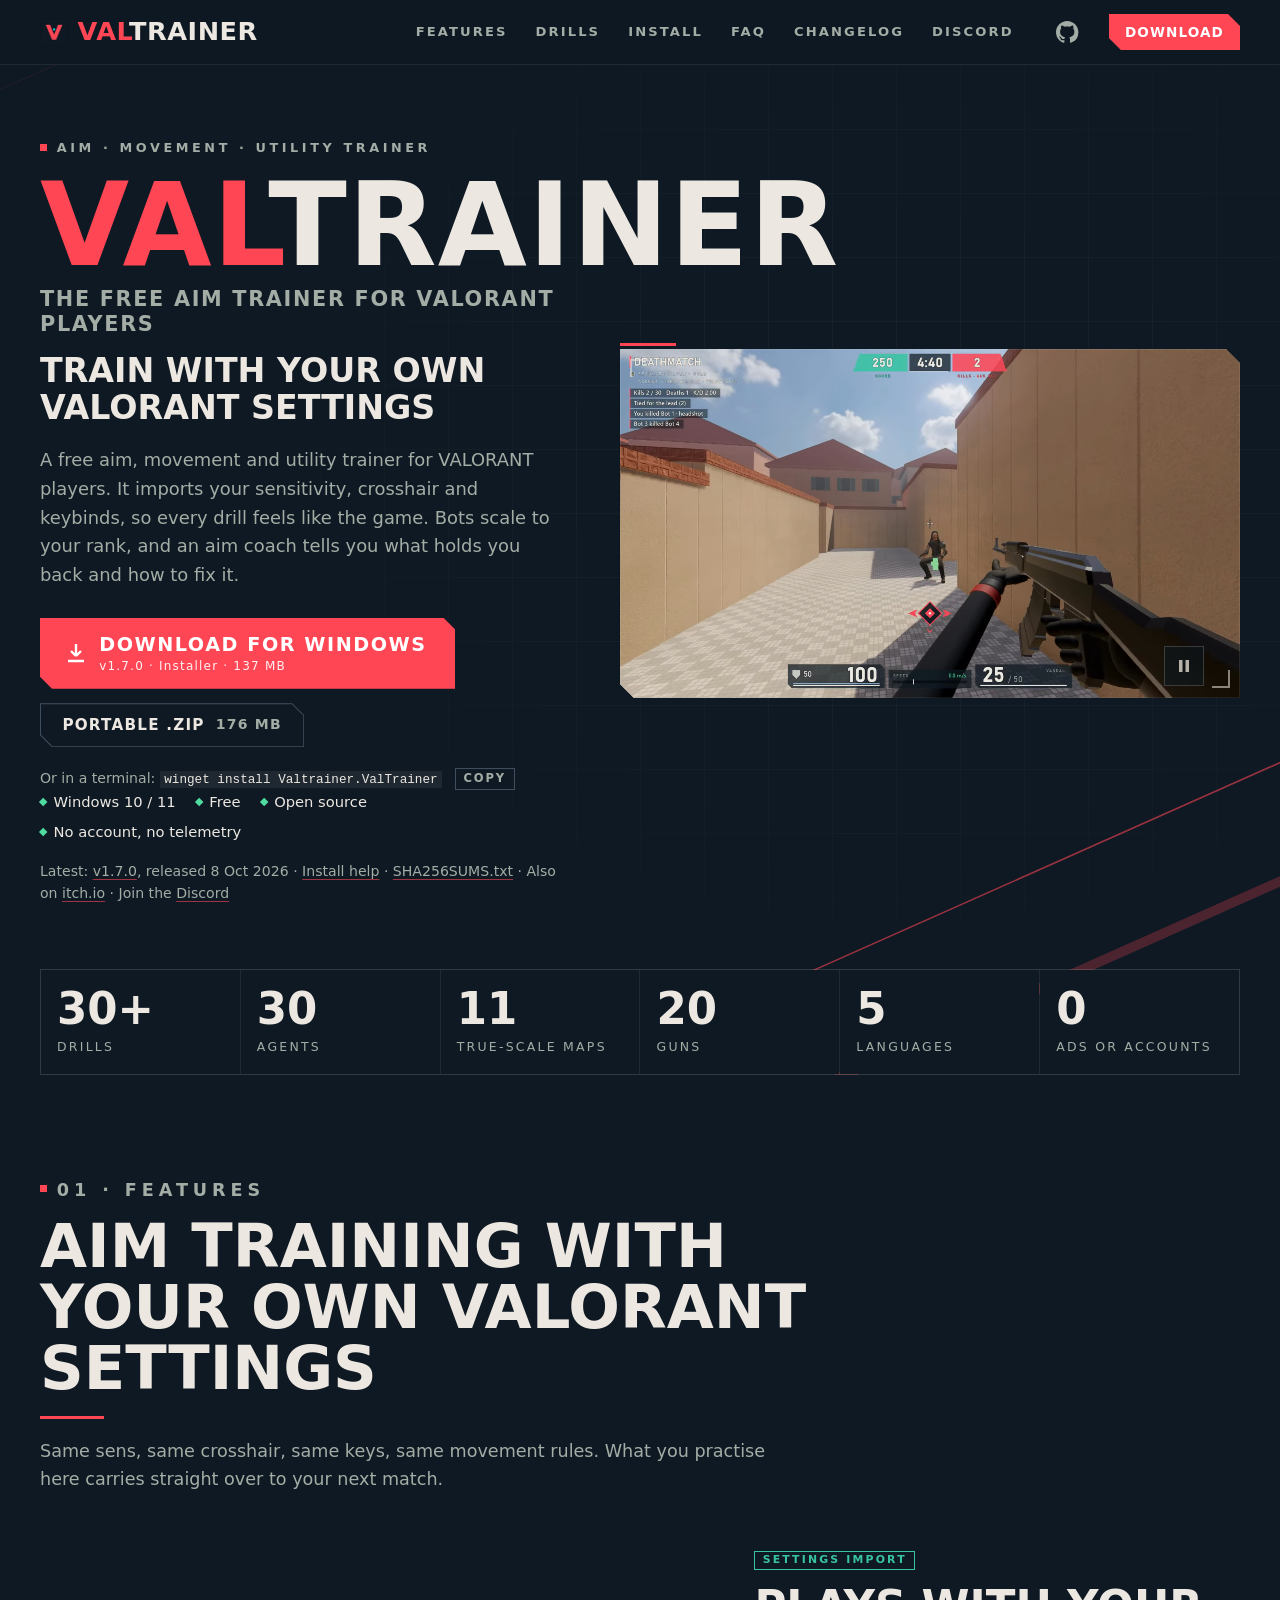
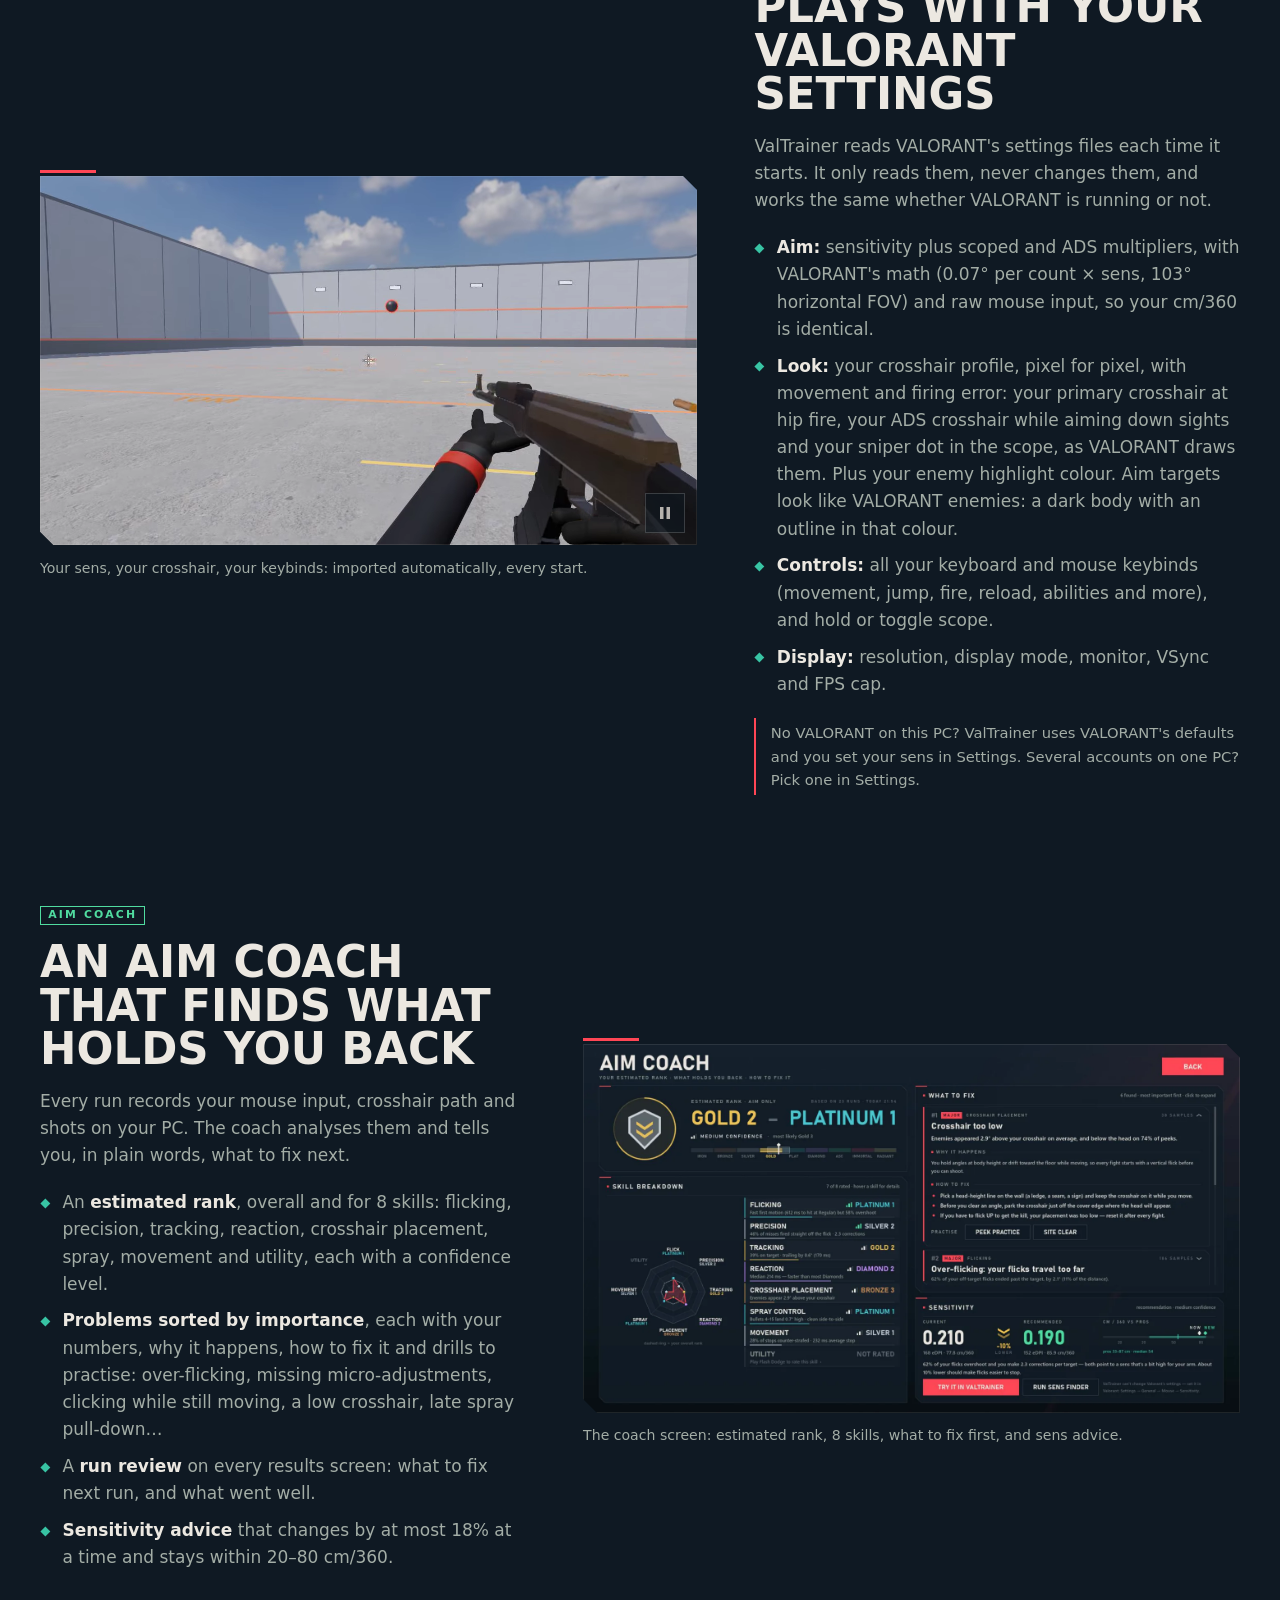
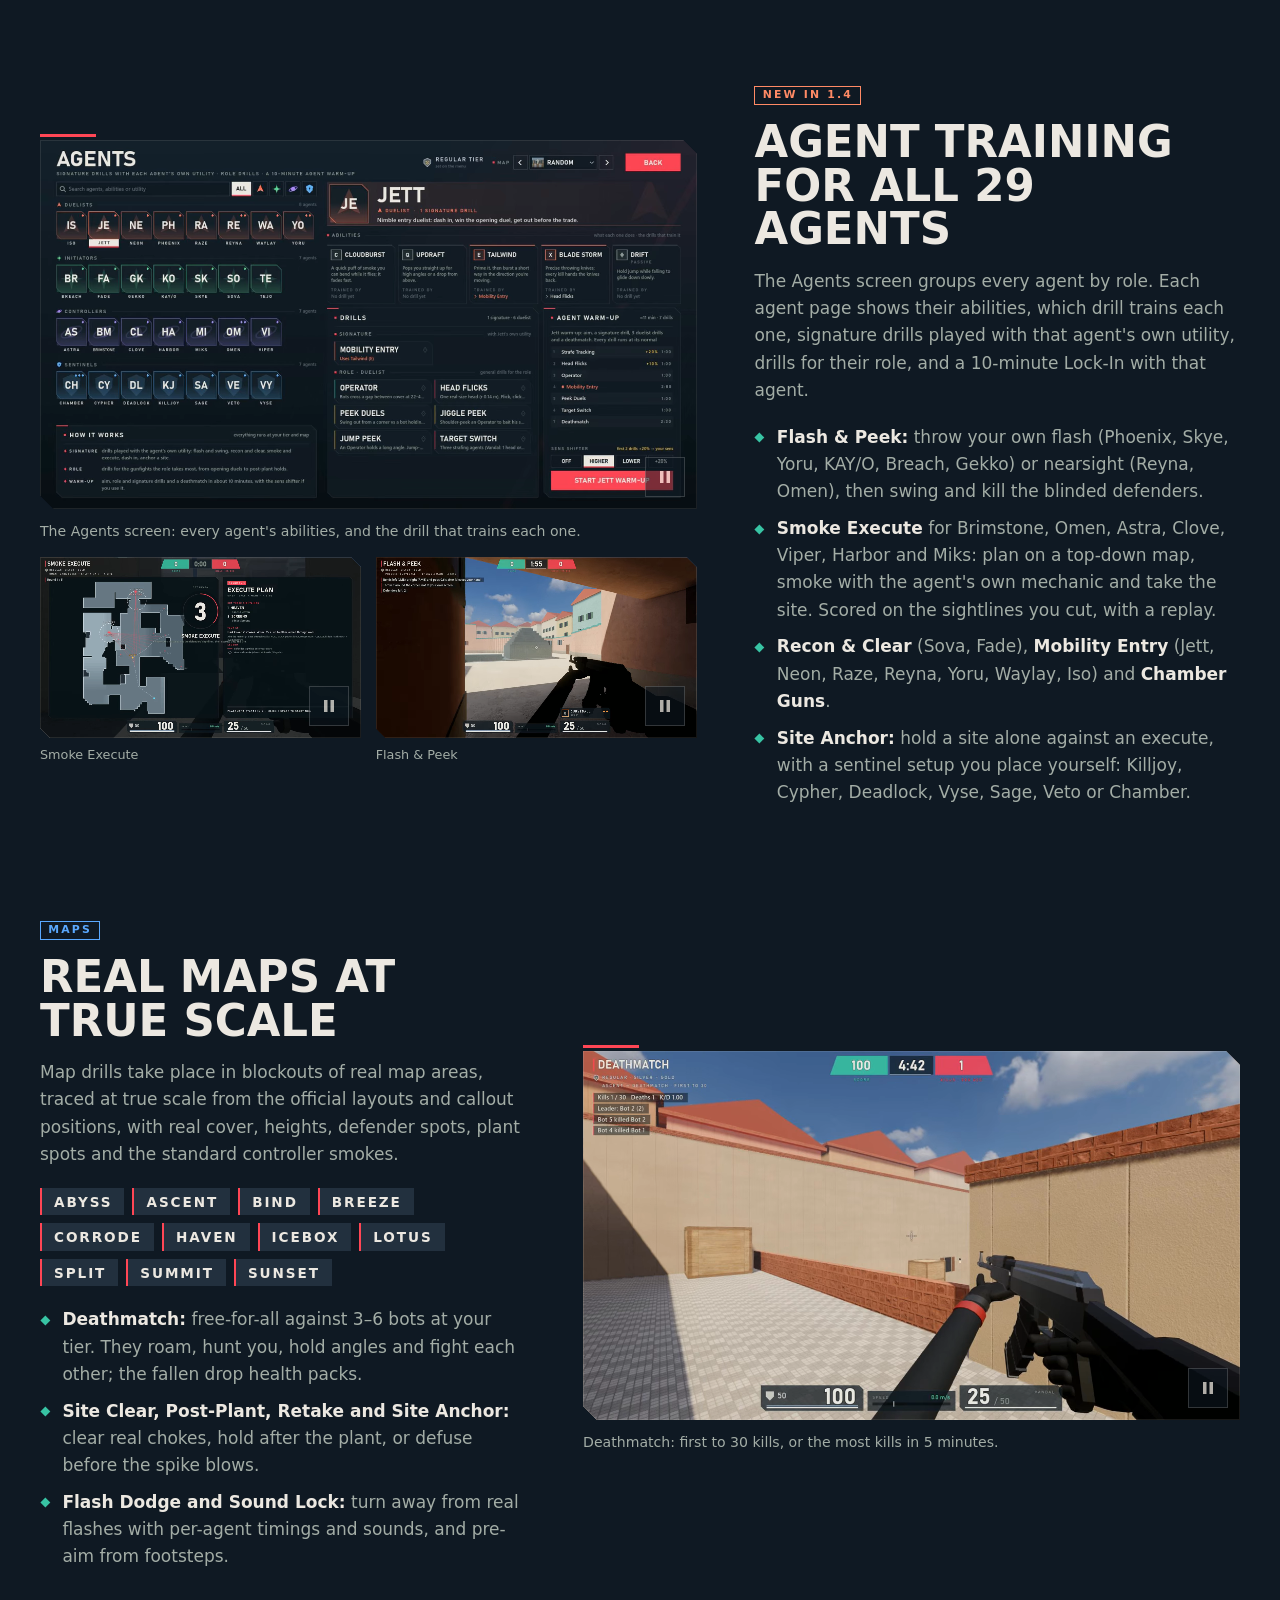
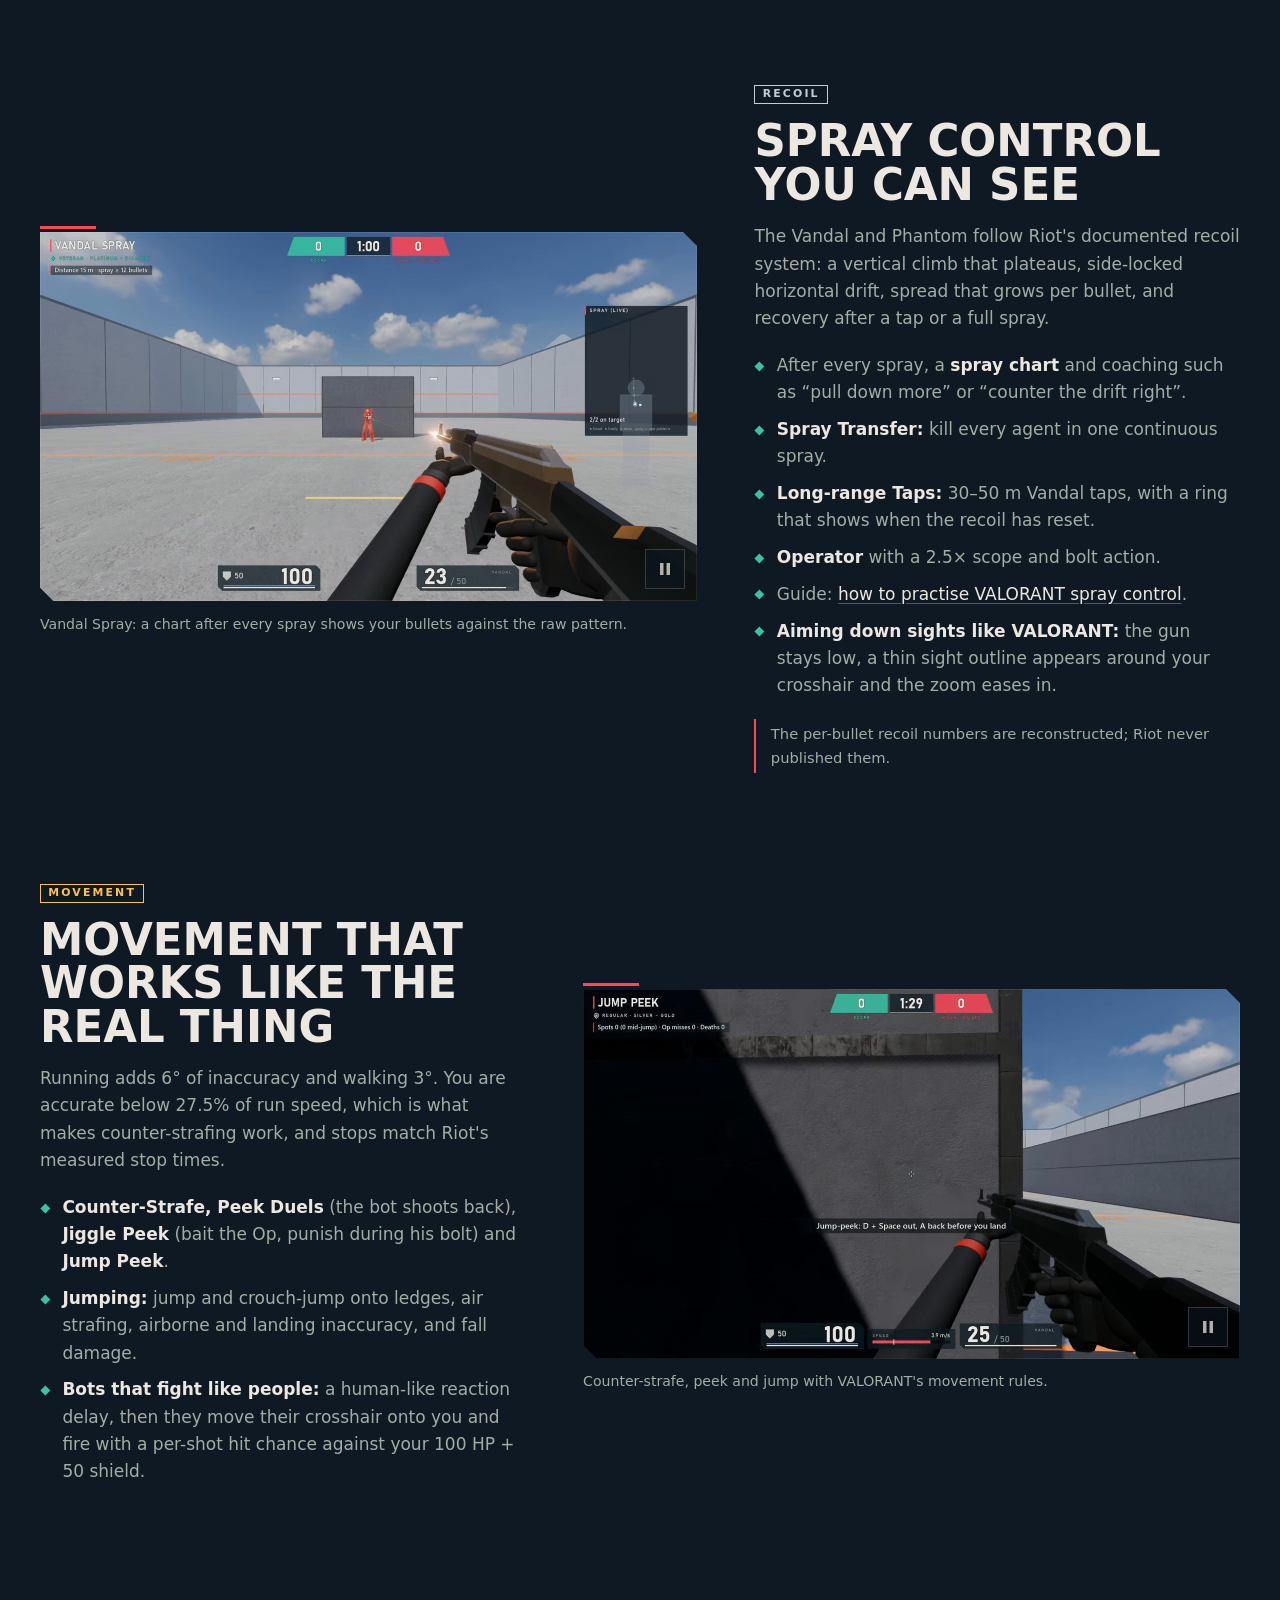
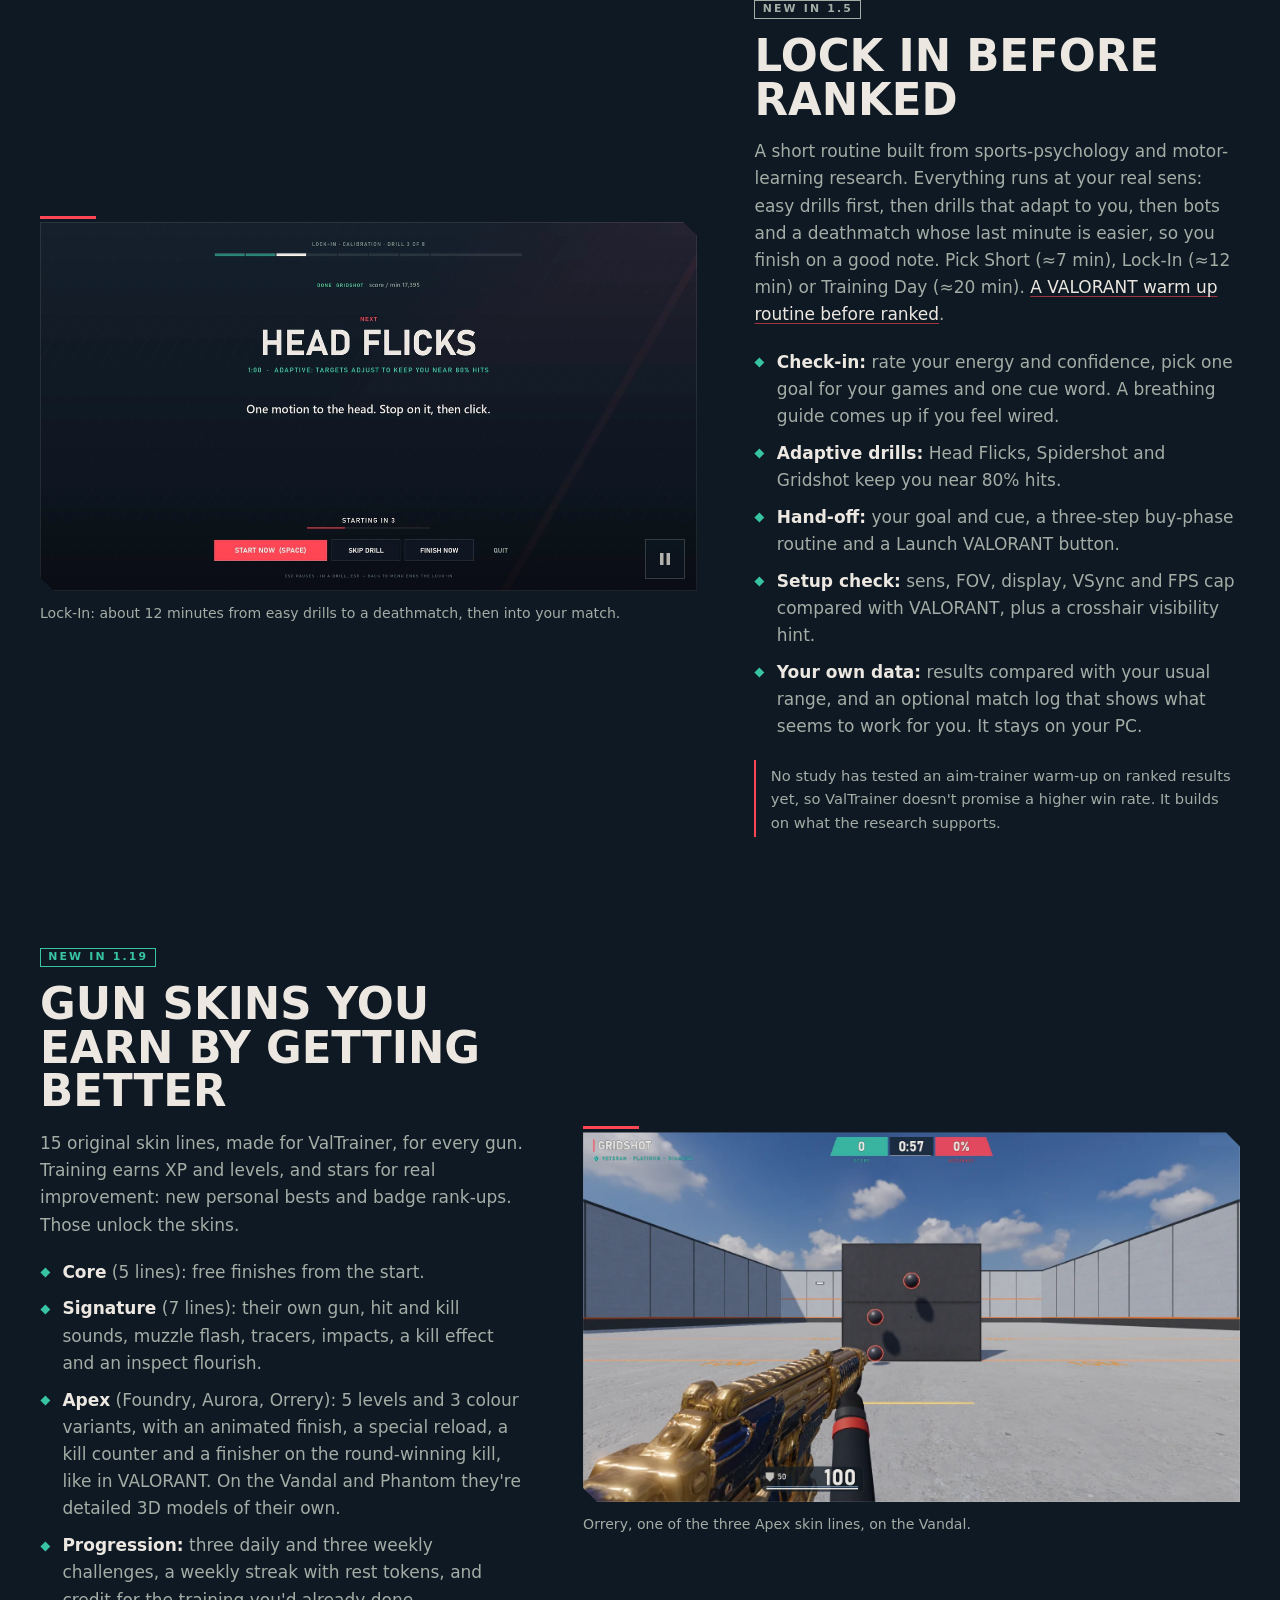
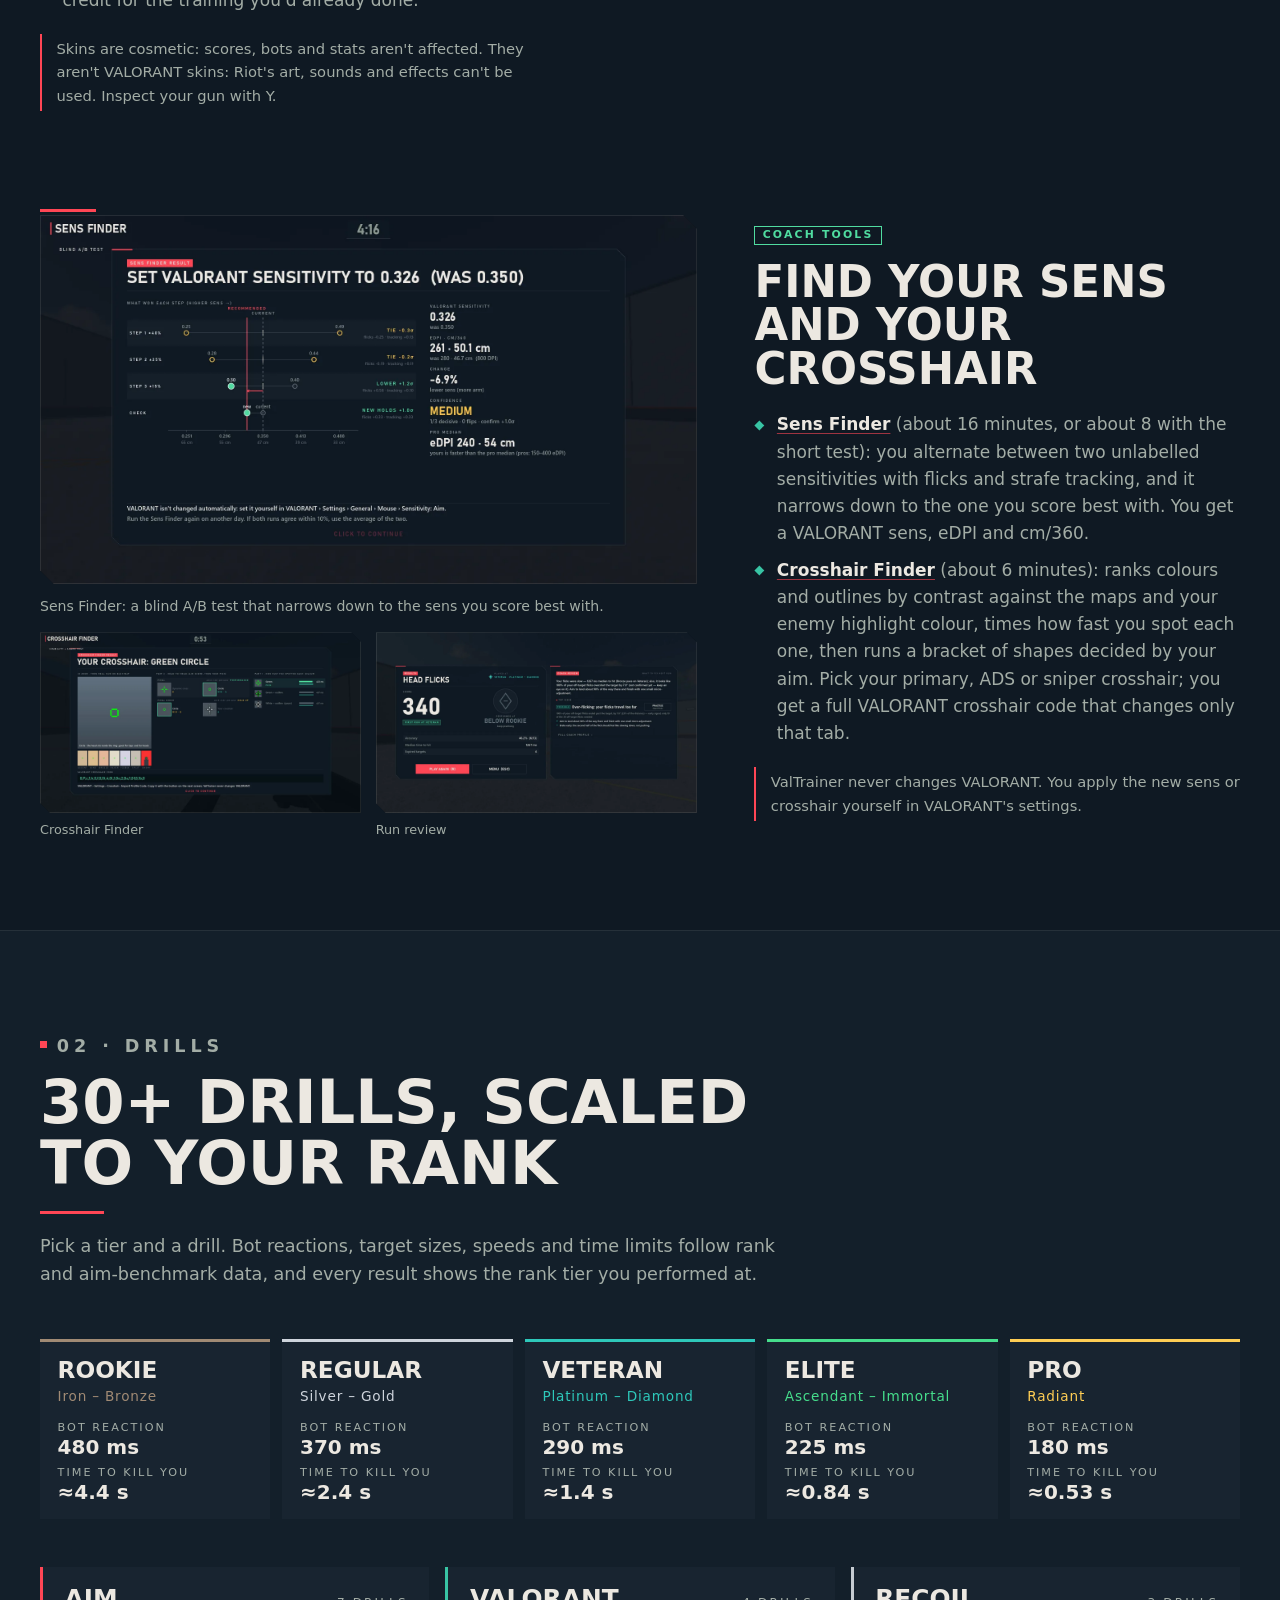
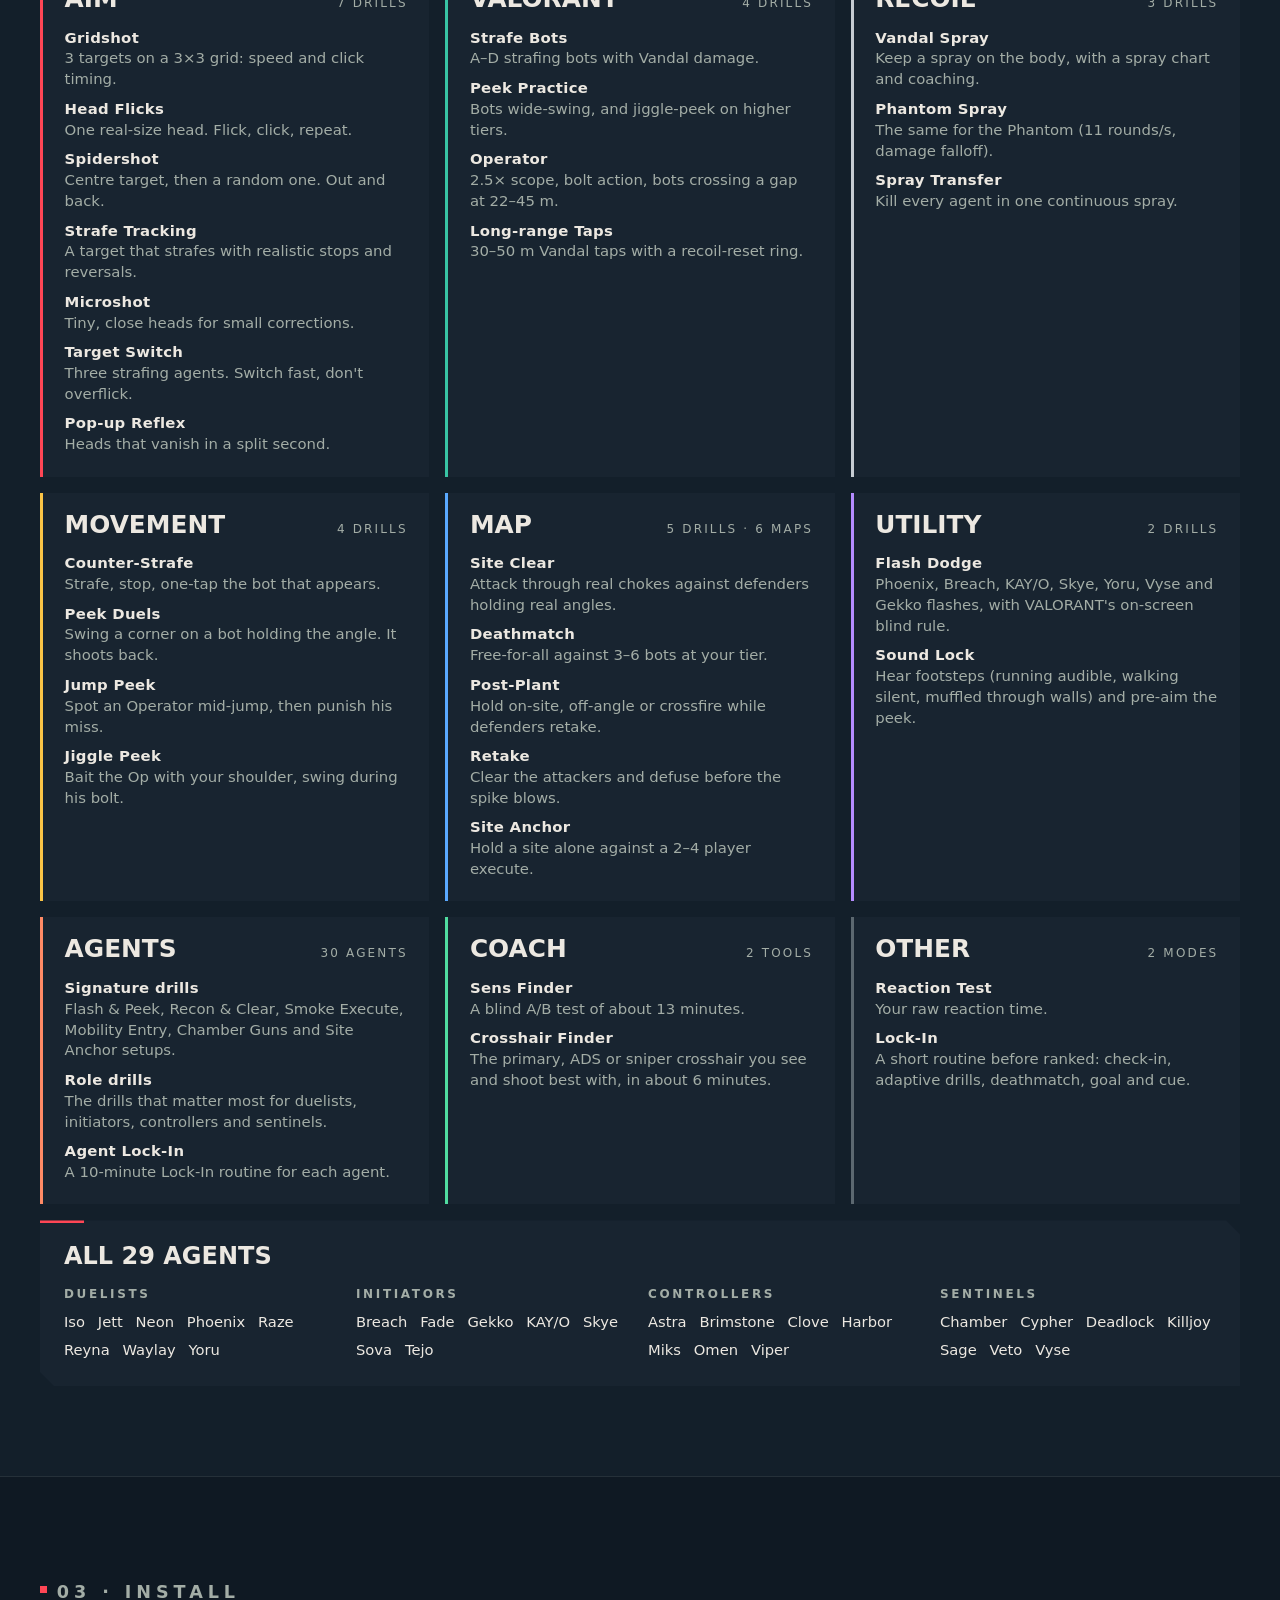
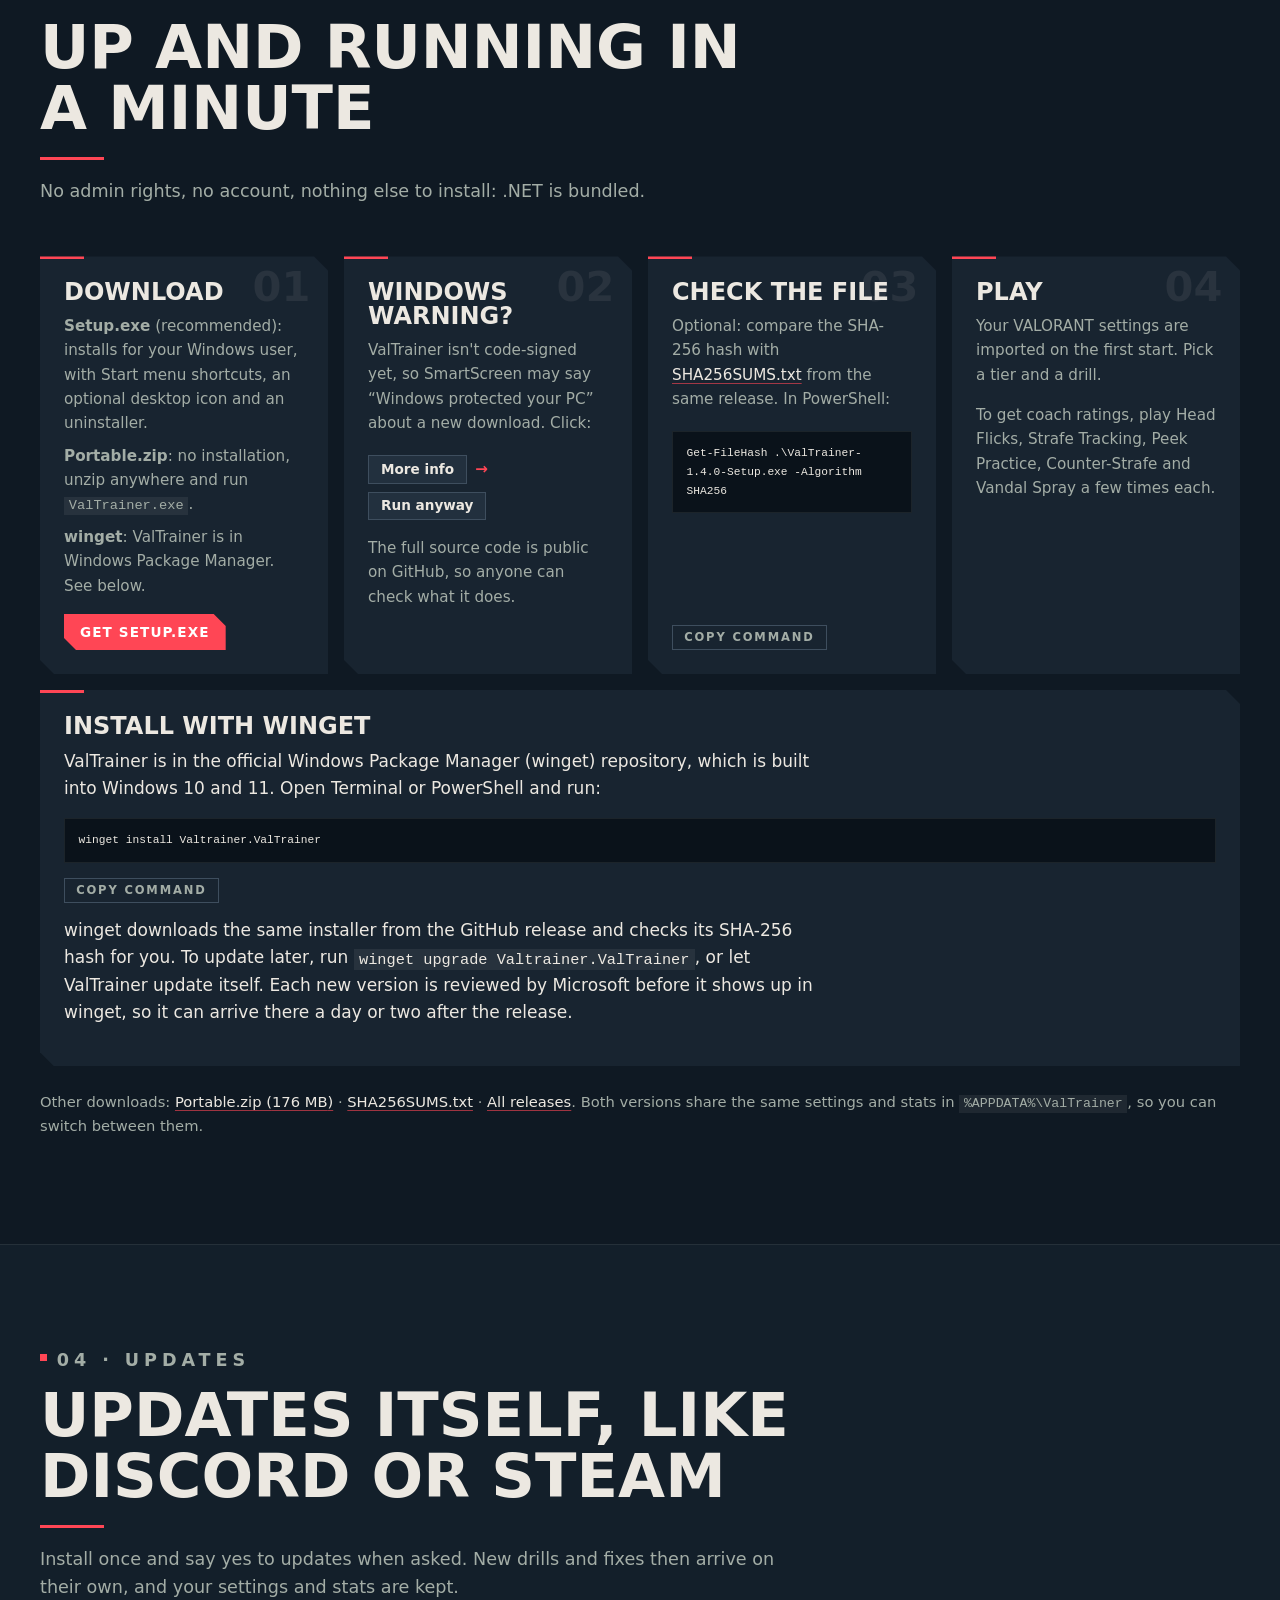
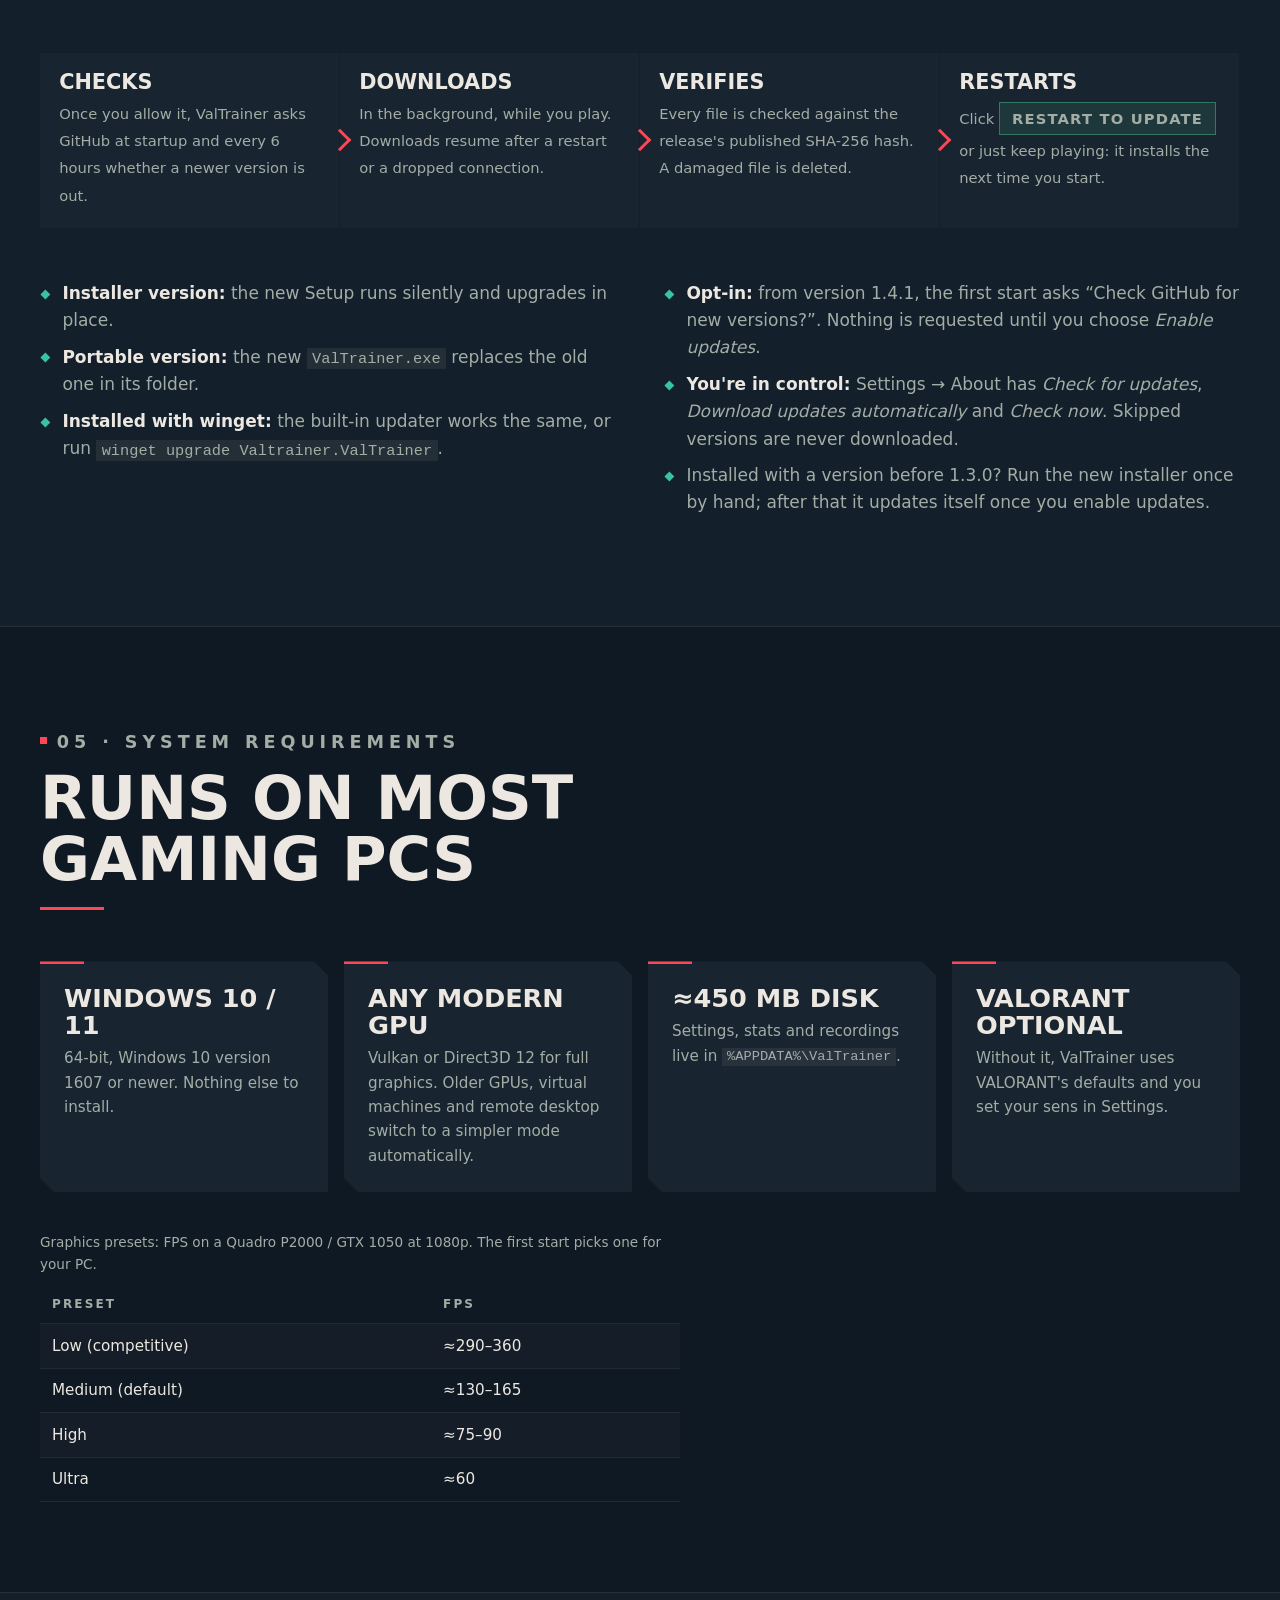
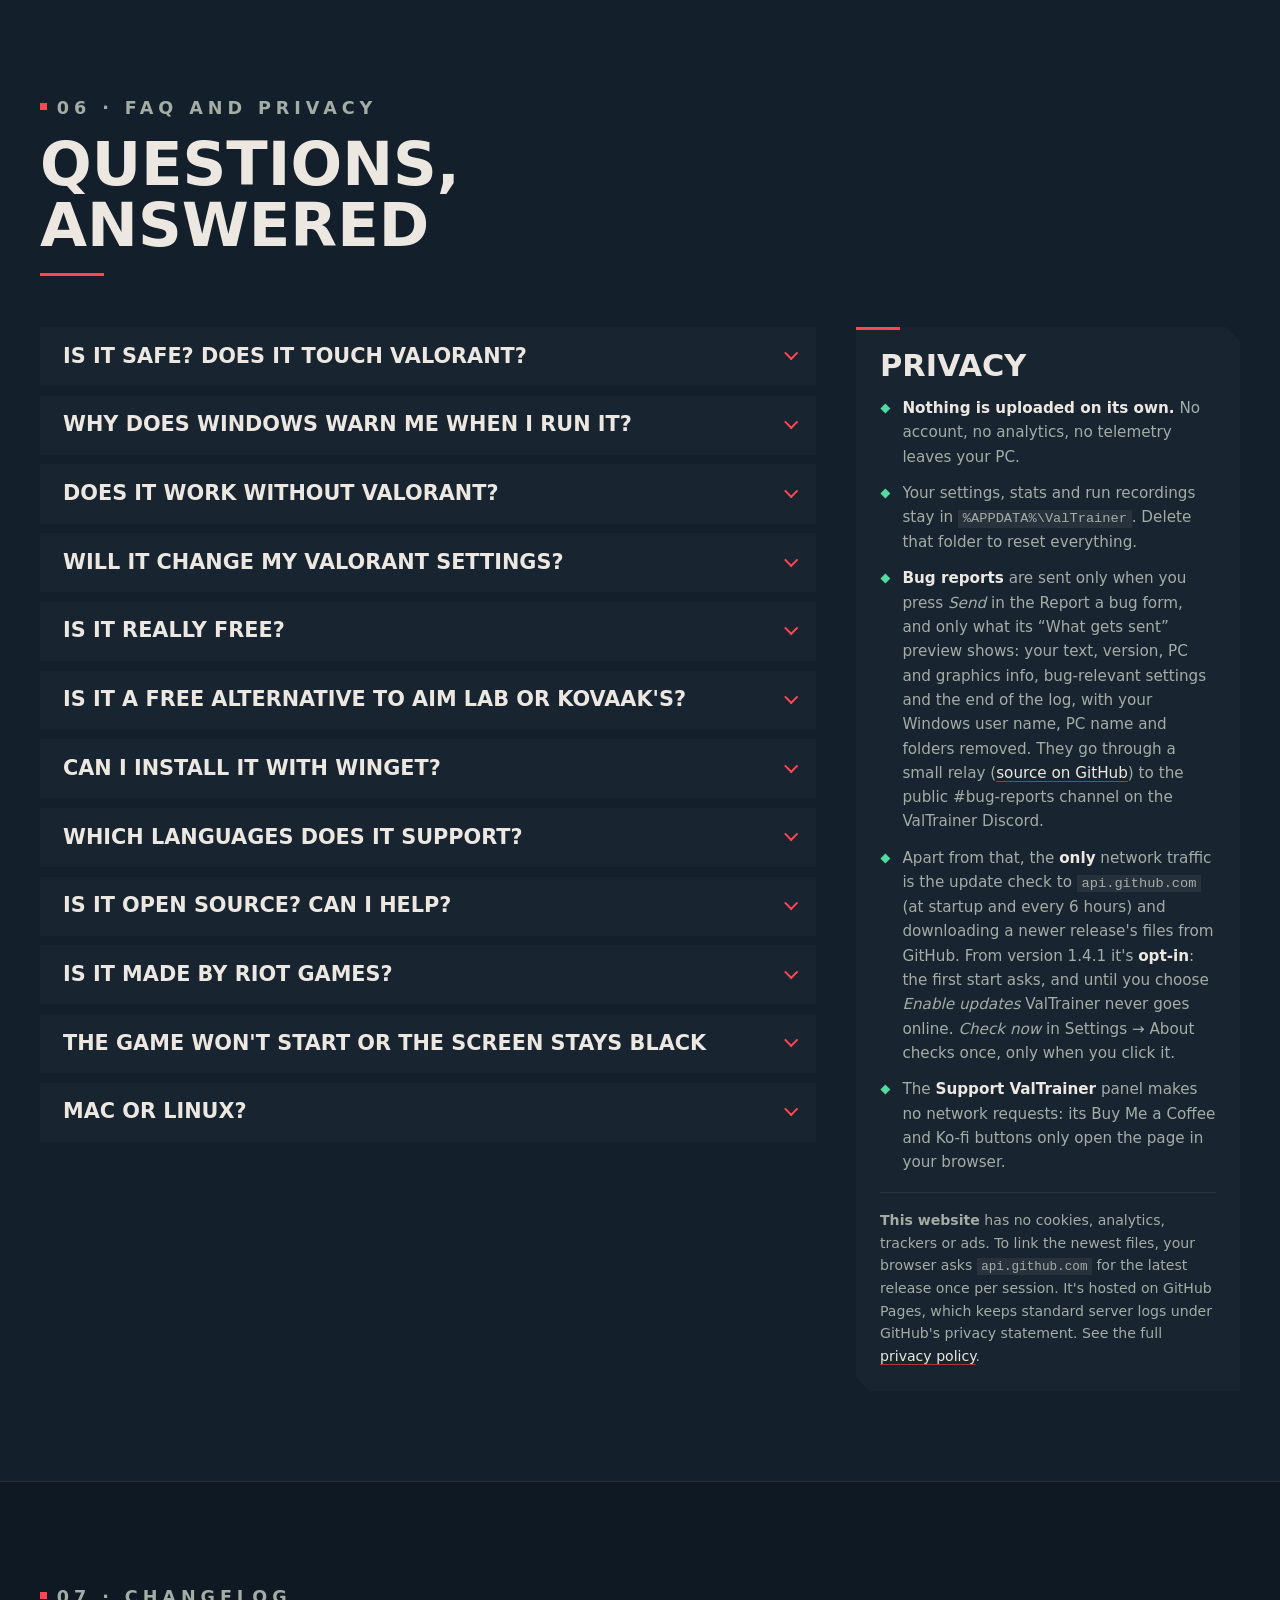
==== commit e0d2e69e: "Link the new guides from the home page; shorter titles and descriptions on the older landing pages; " ====
--- a/index.html
+++ b/index.html
@@ -366,6 +366,7 @@
             <li><b>Spray Transfer:</b> kill every agent in one continuous spray.</li>
             <li><b>Long-range Taps:</b> 30–50 m Vandal taps, with a ring that shows when the recoil has reset.</li>
             <li><b>Operator</b> with a 2.5× scope and bolt action.</li>
+            <li>Guide: <a href="valorant-spray-control.html">how to practise VALORANT spray control</a>.</li>
             <li><b>Aiming down sights like VALORANT:</b> the gun stays low, a thin sight outline appears around your crosshair and the zoom eases in.</li>
           </ul>
           <p class="note">The per-bullet recoil numbers are reconstructed; Riot never published them.</p>
@@ -414,7 +415,8 @@
           <h3>Lock in before ranked</h3>
           <p>A short routine built from sports-psychology and motor-learning research. Everything runs at your real sens:
             easy drills first, then drills that adapt to you, then bots and a deathmatch whose last minute is easier, so
-            you finish on a good note. Pick Short (≈7 min), Lock-In (≈12 min) or Training Day (≈20 min).</p>
+            you finish on a good note. Pick Short (≈7 min), Lock-In (≈12 min) or Training Day (≈20 min).
+            <a href="valorant-warm-up.html">A VALORANT warm up routine before ranked</a>.</p>
           <ul class="ticks">
             <li><b>Check-in:</b> rate your energy and confidence, pick one goal for your games and one cue word. A
               breathing guide comes up if you feel wired.</li>
@@ -492,7 +494,7 @@
           <ul class="ticks">
             <li><b><a href="valorant-sensitivity-finder.html">Sens Finder</a></b> (about 16 minutes, or about 8 with the short test): you alternate between two unlabelled sensitivities with flicks and
               strafe tracking, and it narrows down to the one you score best with. You get a VALORANT sens, eDPI and cm/360.</li>
-            <li><b>Crosshair Finder</b> (about 6 minutes): ranks colours and outlines by contrast against the maps and
+            <li><b><a href="valorant-crosshair.html">Crosshair Finder</a></b> (about 6 minutes): ranks colours and outlines by contrast against the maps and
               your enemy highlight colour, times how fast you spot each one, then runs a bracket of shapes decided by your
               aim. Pick your primary, ADS or sniper crosshair; you get a full VALORANT crosshair code that changes only
               that tab.</li>
@@ -815,7 +817,7 @@
         <div class="answer">
           <p>For VALORANT players, yes. Aim Lab and KovaaK's are great general aim trainers with huge scenario libraries
             and support for many games. ValTrainer is narrower: it is built only for VALORANT. It uses your exact VALORANT
-            sens, crosshair and keybinds, VALORANT's movement and gun rules, all 29 agents' abilities and true-scale map
+            sens, crosshair and keybinds, VALORANT's movement and gun rules, all 30 agents' abilities and true-scale map
             areas, and it's free and open source. Many players use both. <a href="aim-lab-alternative.html">See the full comparison</a>.</p>
         </div>
       </details>
@@ -1129,6 +1131,11 @@
         <ul>
           <li><a href="#install">Install guide</a></li>
           <li><a href="#faq">FAQ</a></li>
+          <li><a href="valorant-sensitivity-finder.html">VALORANT sensitivity finder</a></li>
+          <li><a href="valorant-crosshair.html">VALORANT crosshair codes</a></li>
+          <li><a href="valorant-spray-control.html">VALORANT spray control</a></li>
+          <li><a href="valorant-warm-up.html">VALORANT warm-up routine</a></li>
+          <li><a href="aim-lab-alternative.html">Aim Lab alternative</a></li>
           <li><a href="#privacy">Privacy</a></li>
           <li><a href="code-signing-policy.html">Code signing policy</a></li>
           <li><a href="https://discord.gg/Y6UKUX89C8">Discord: help, bugs and ideas</a></li>
